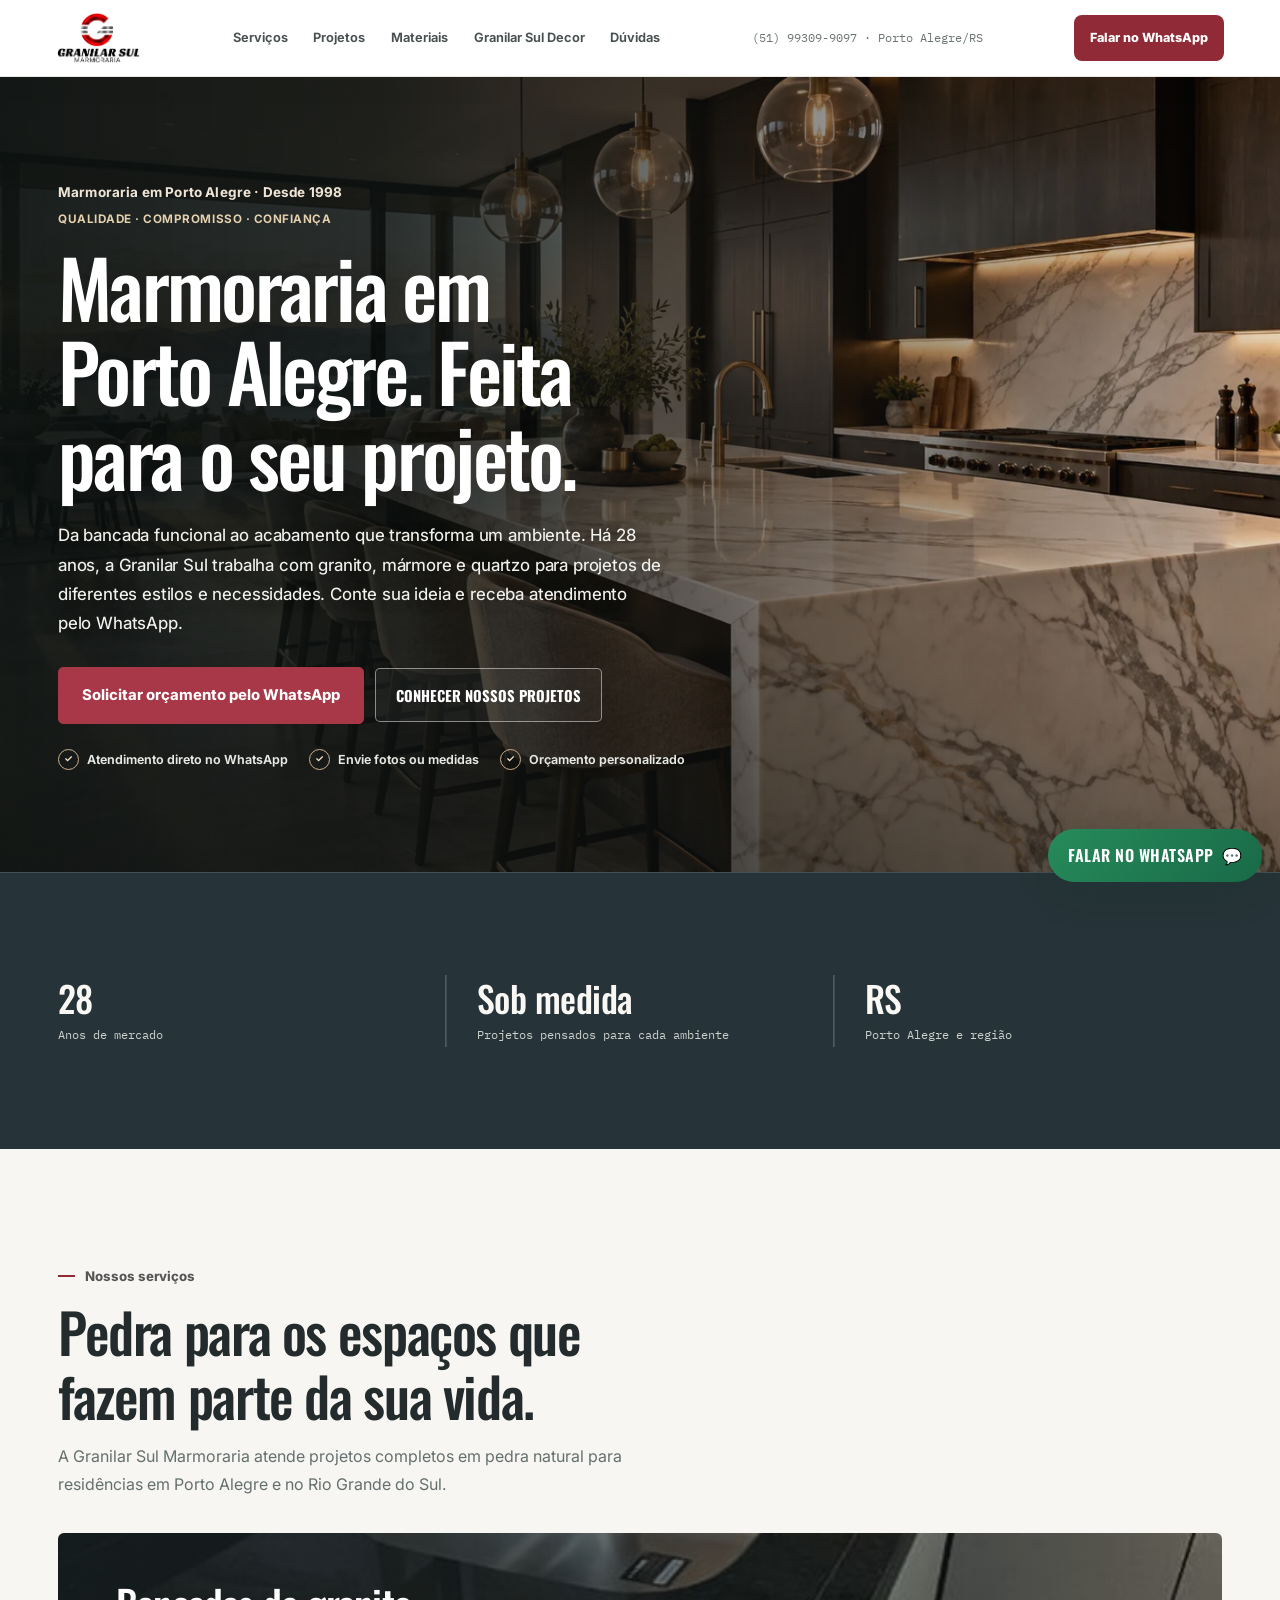
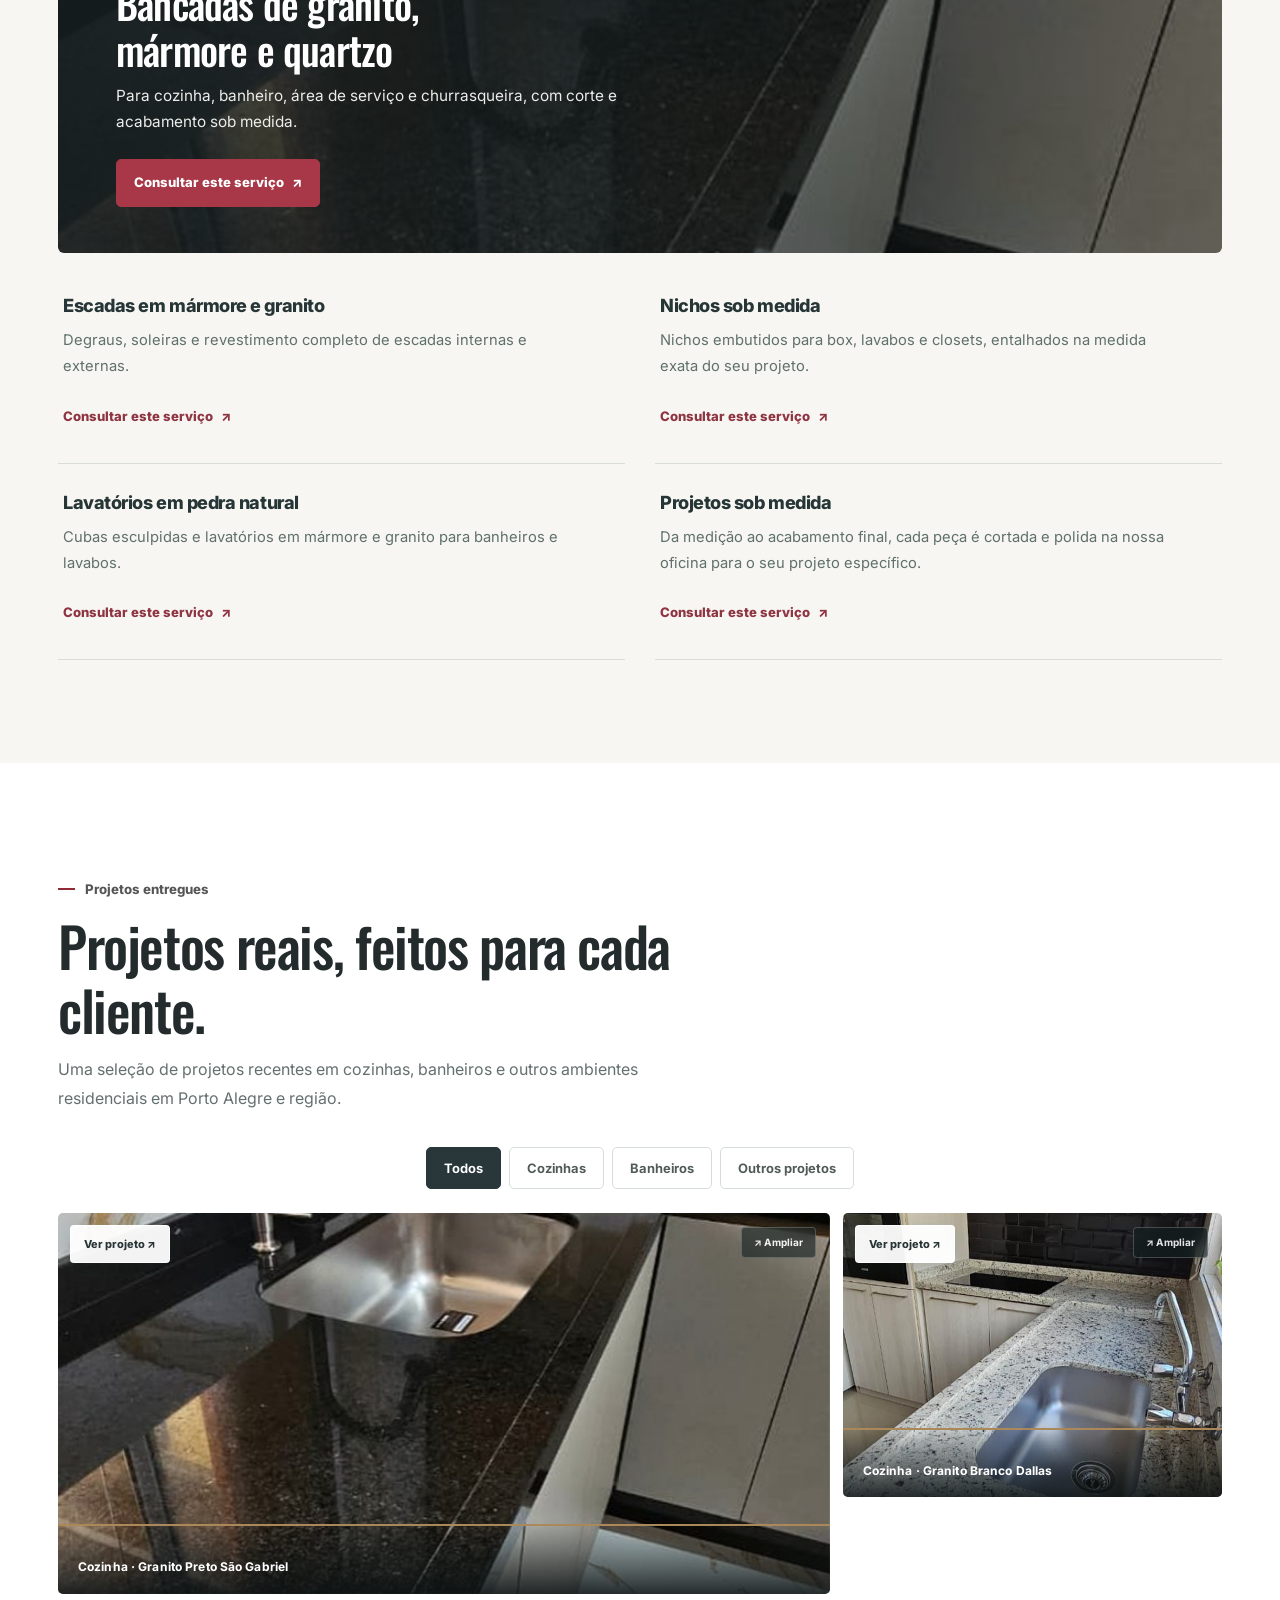
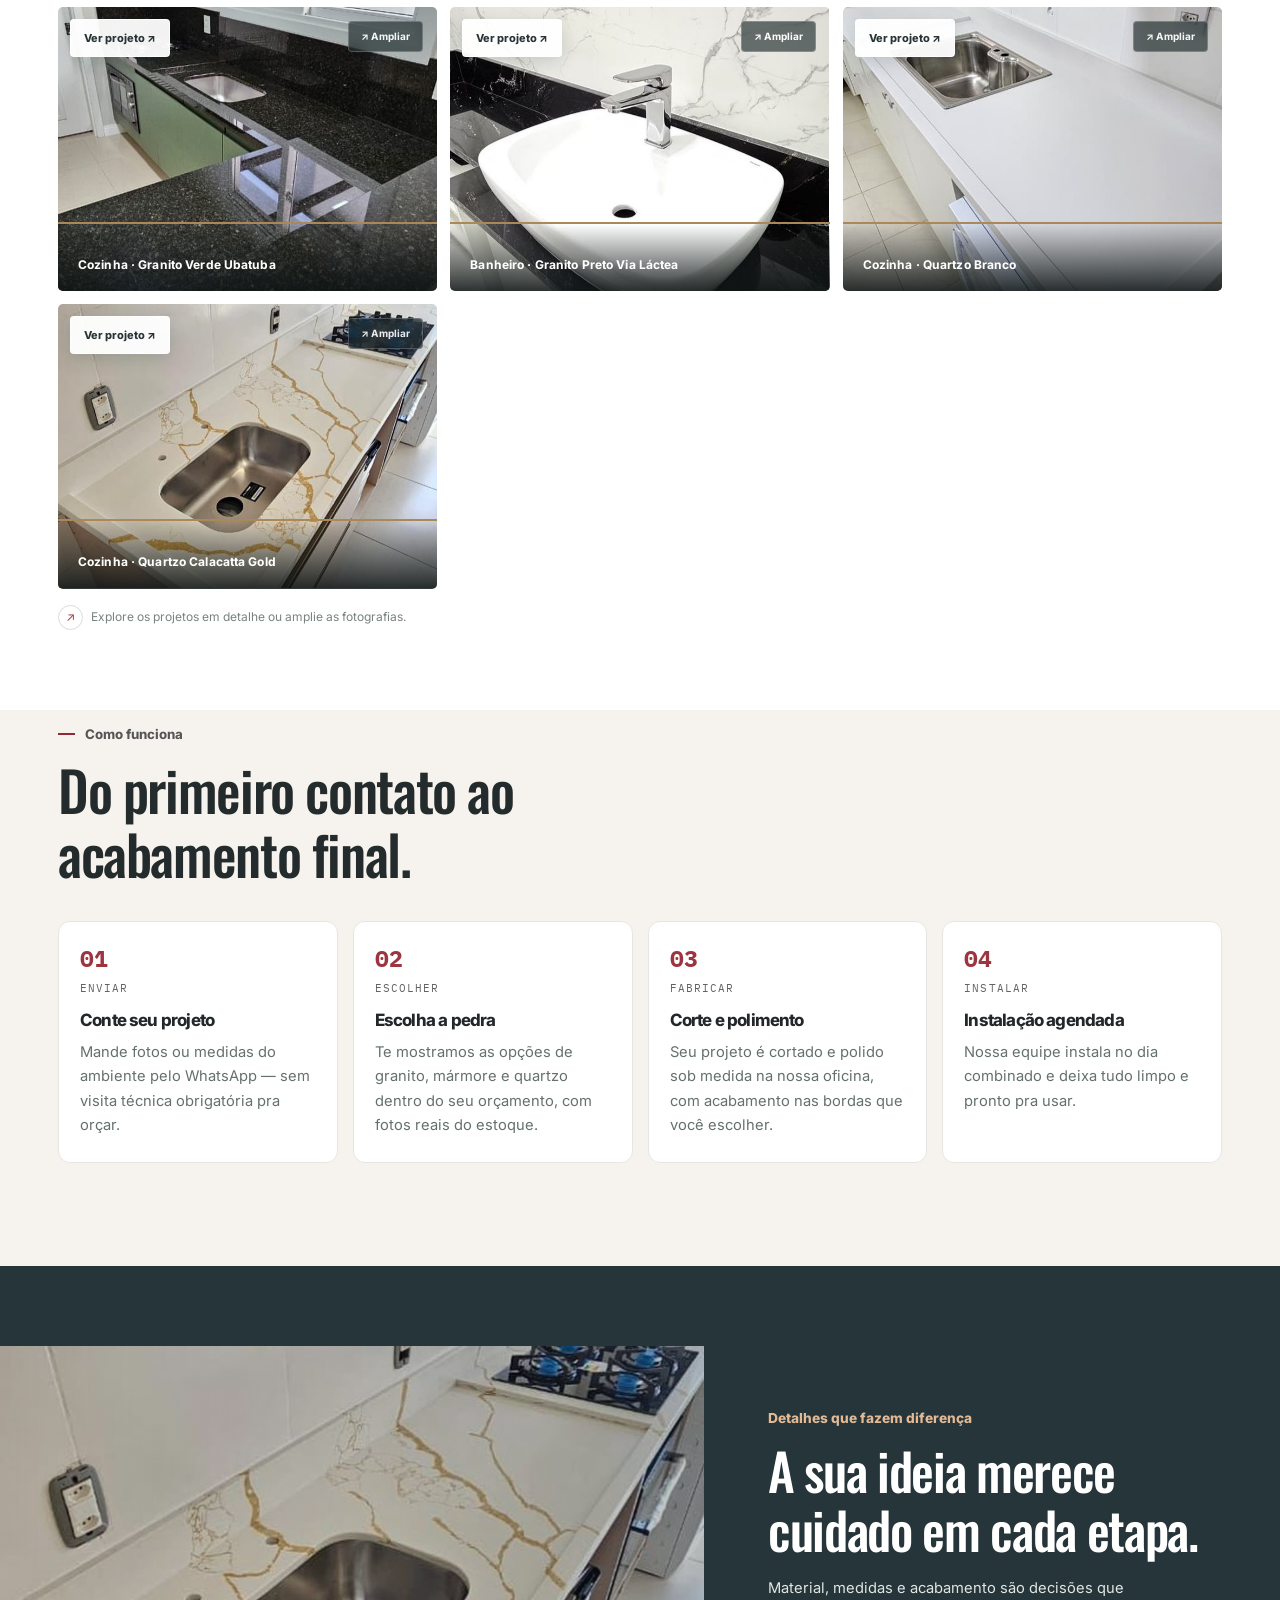
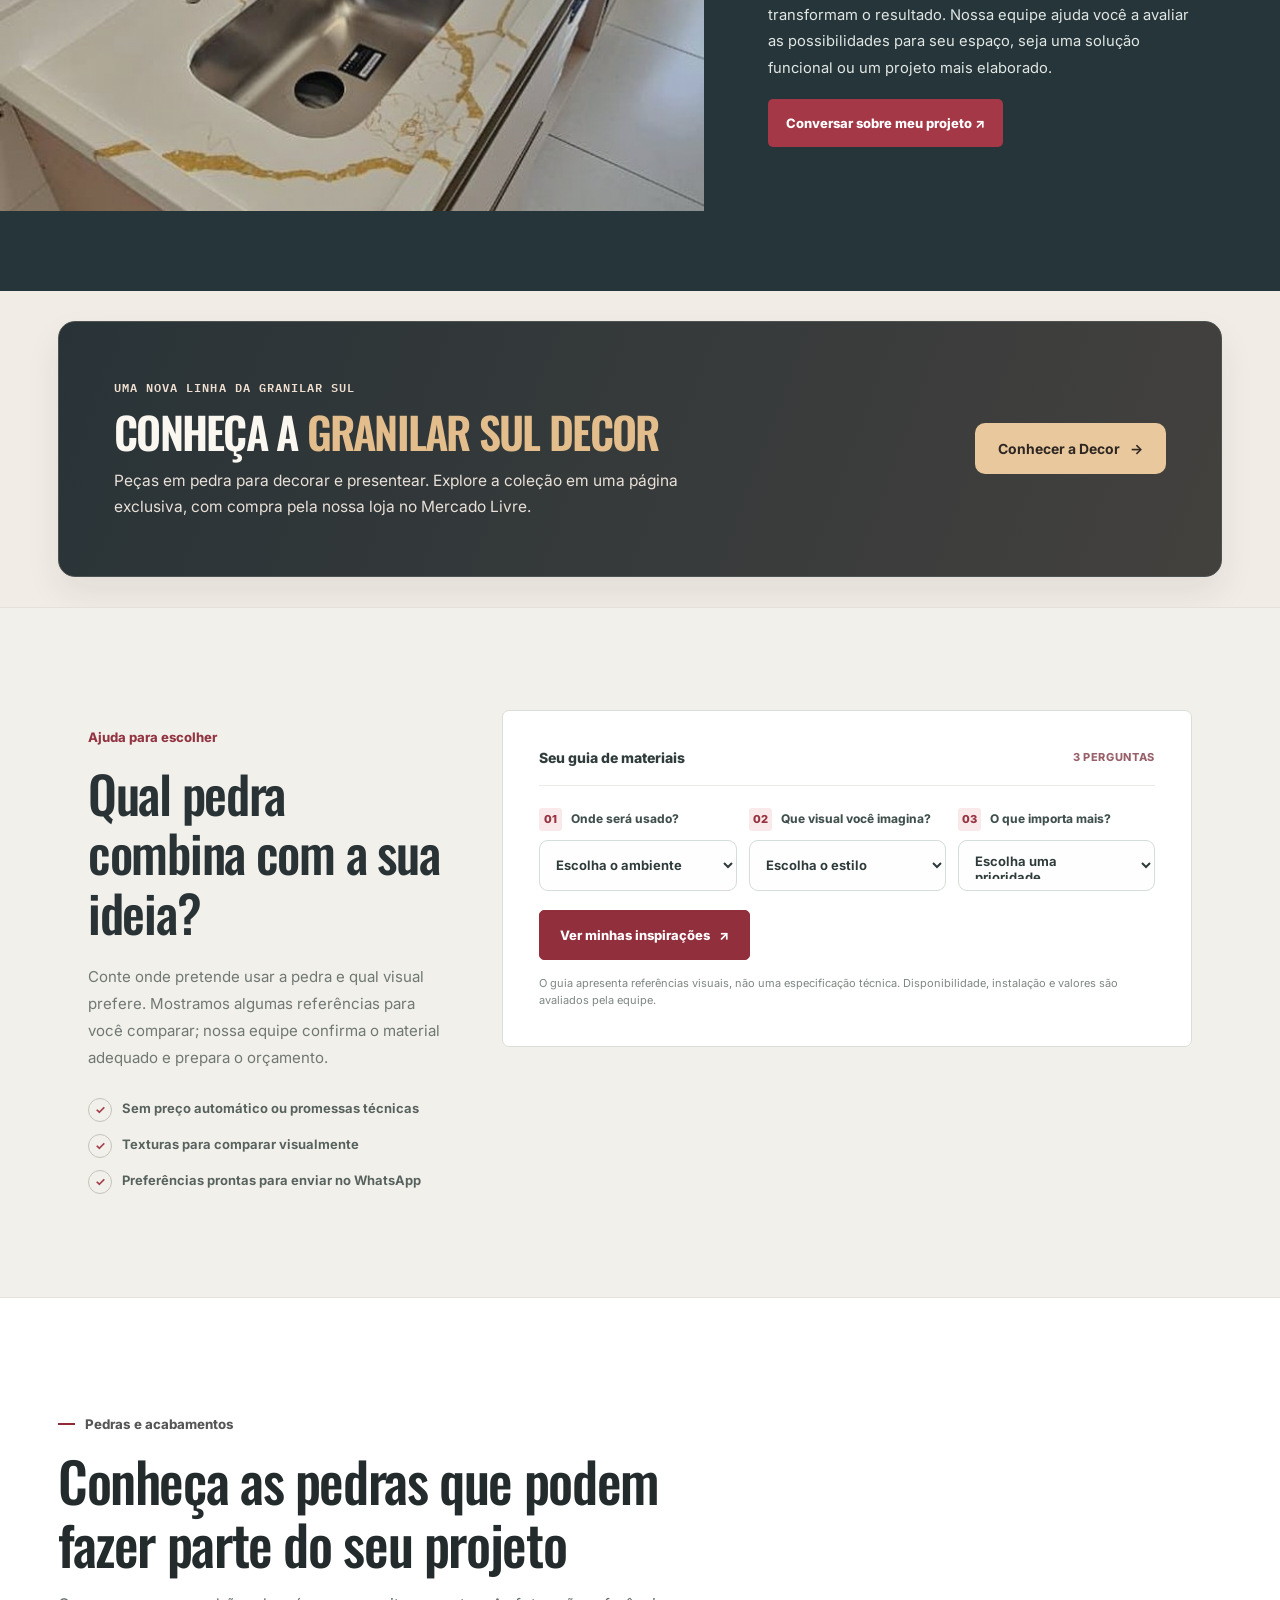
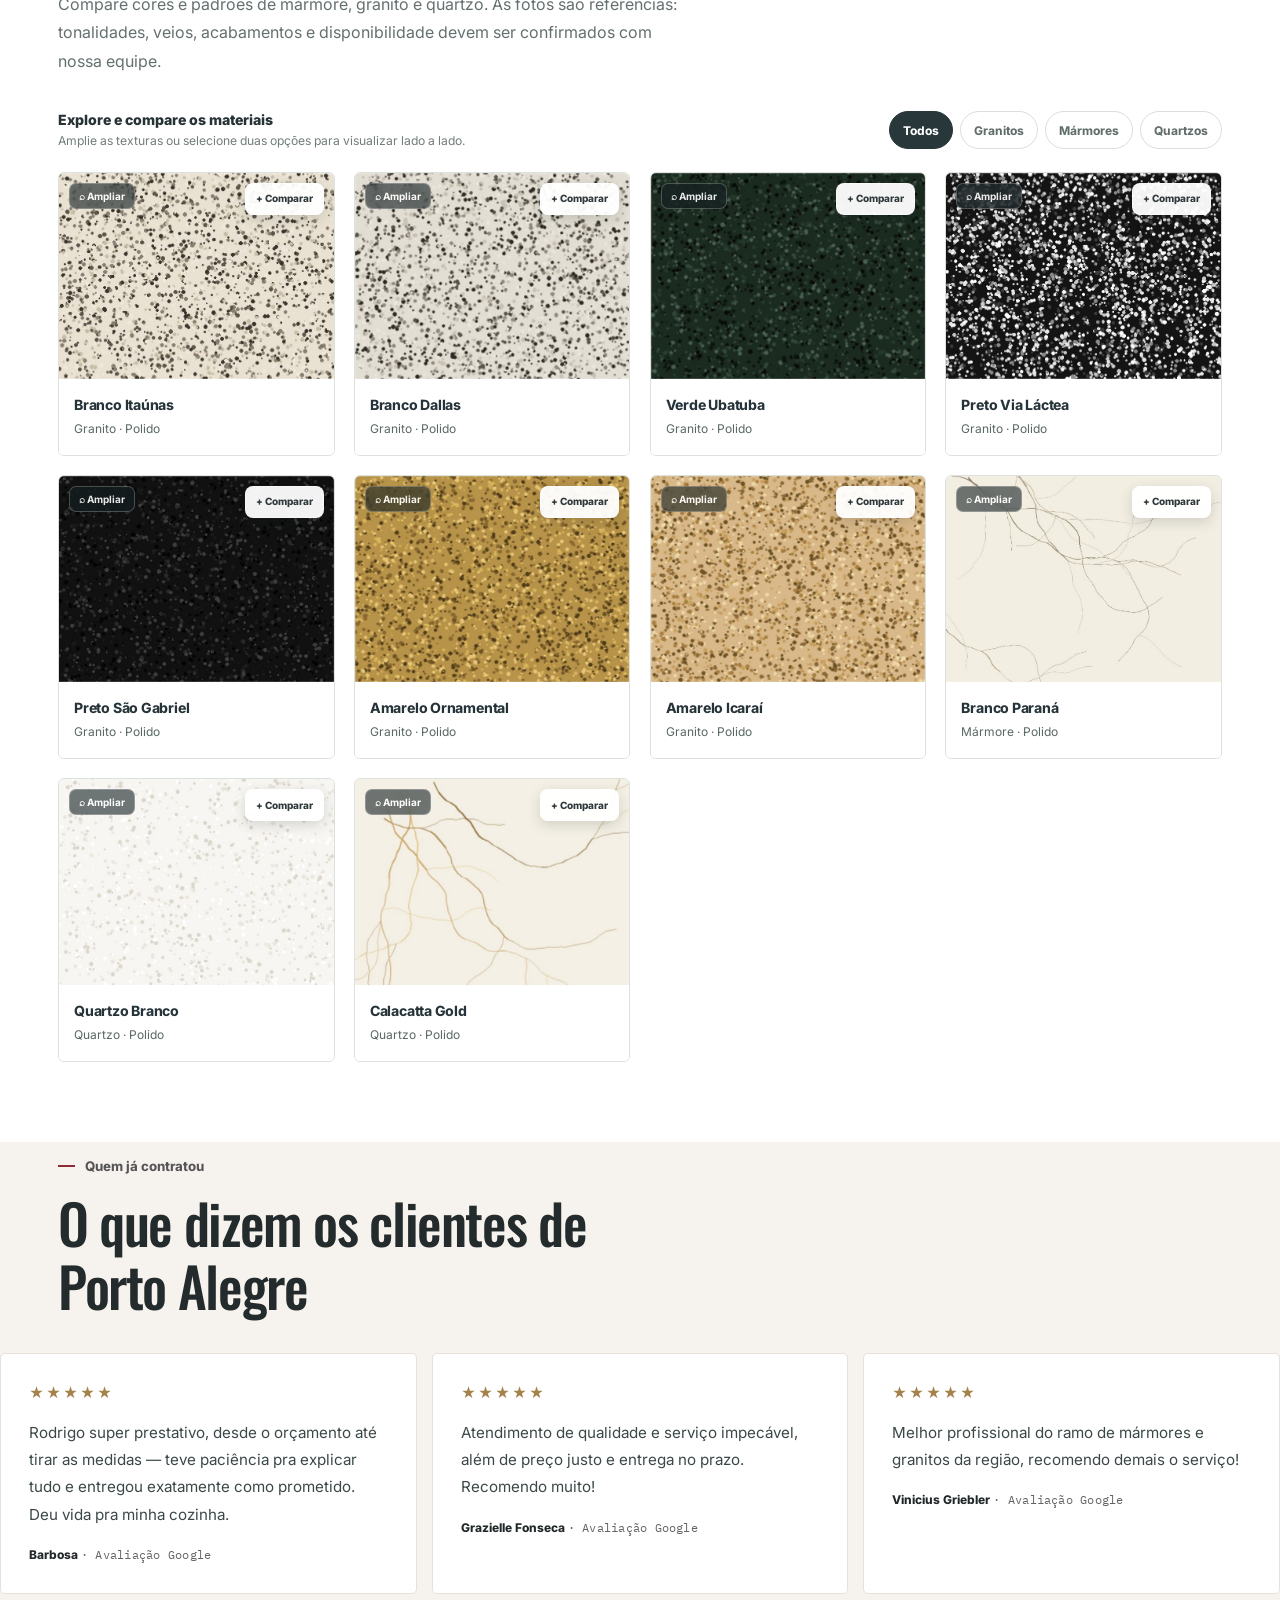
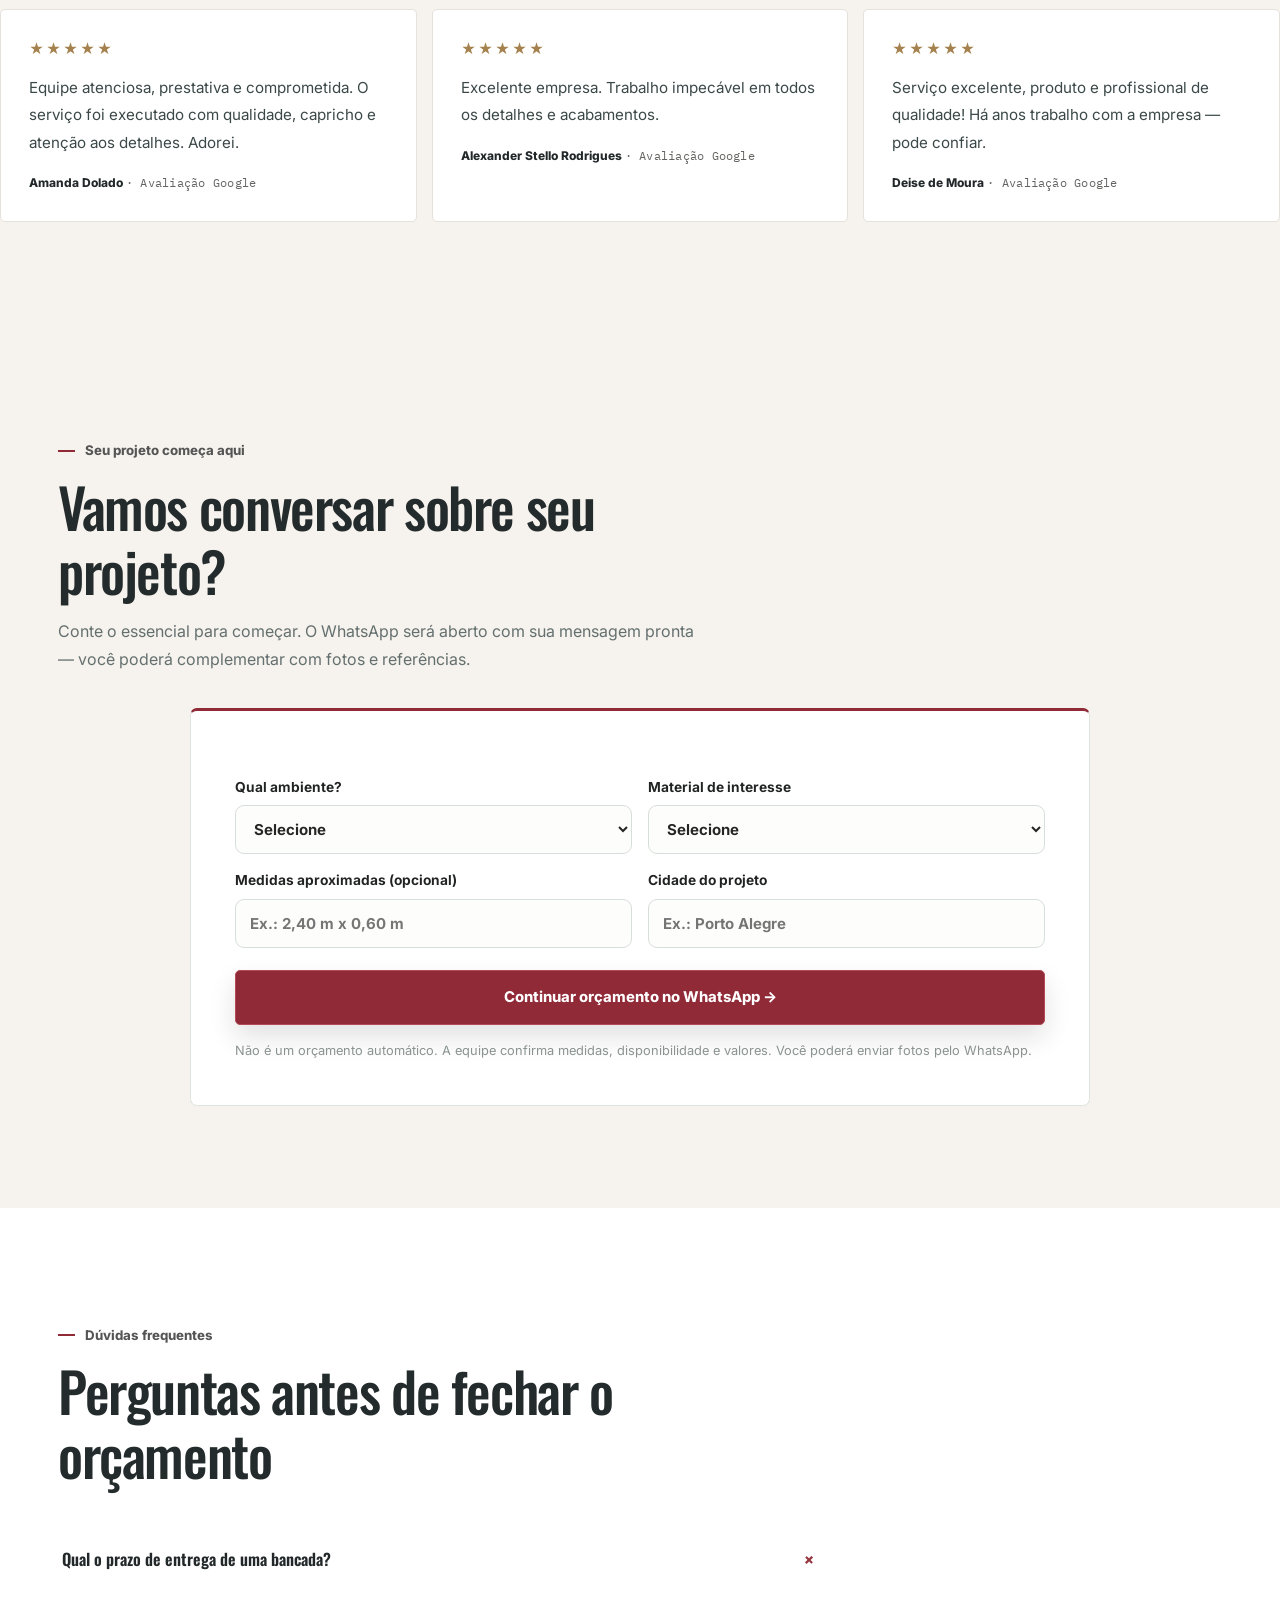
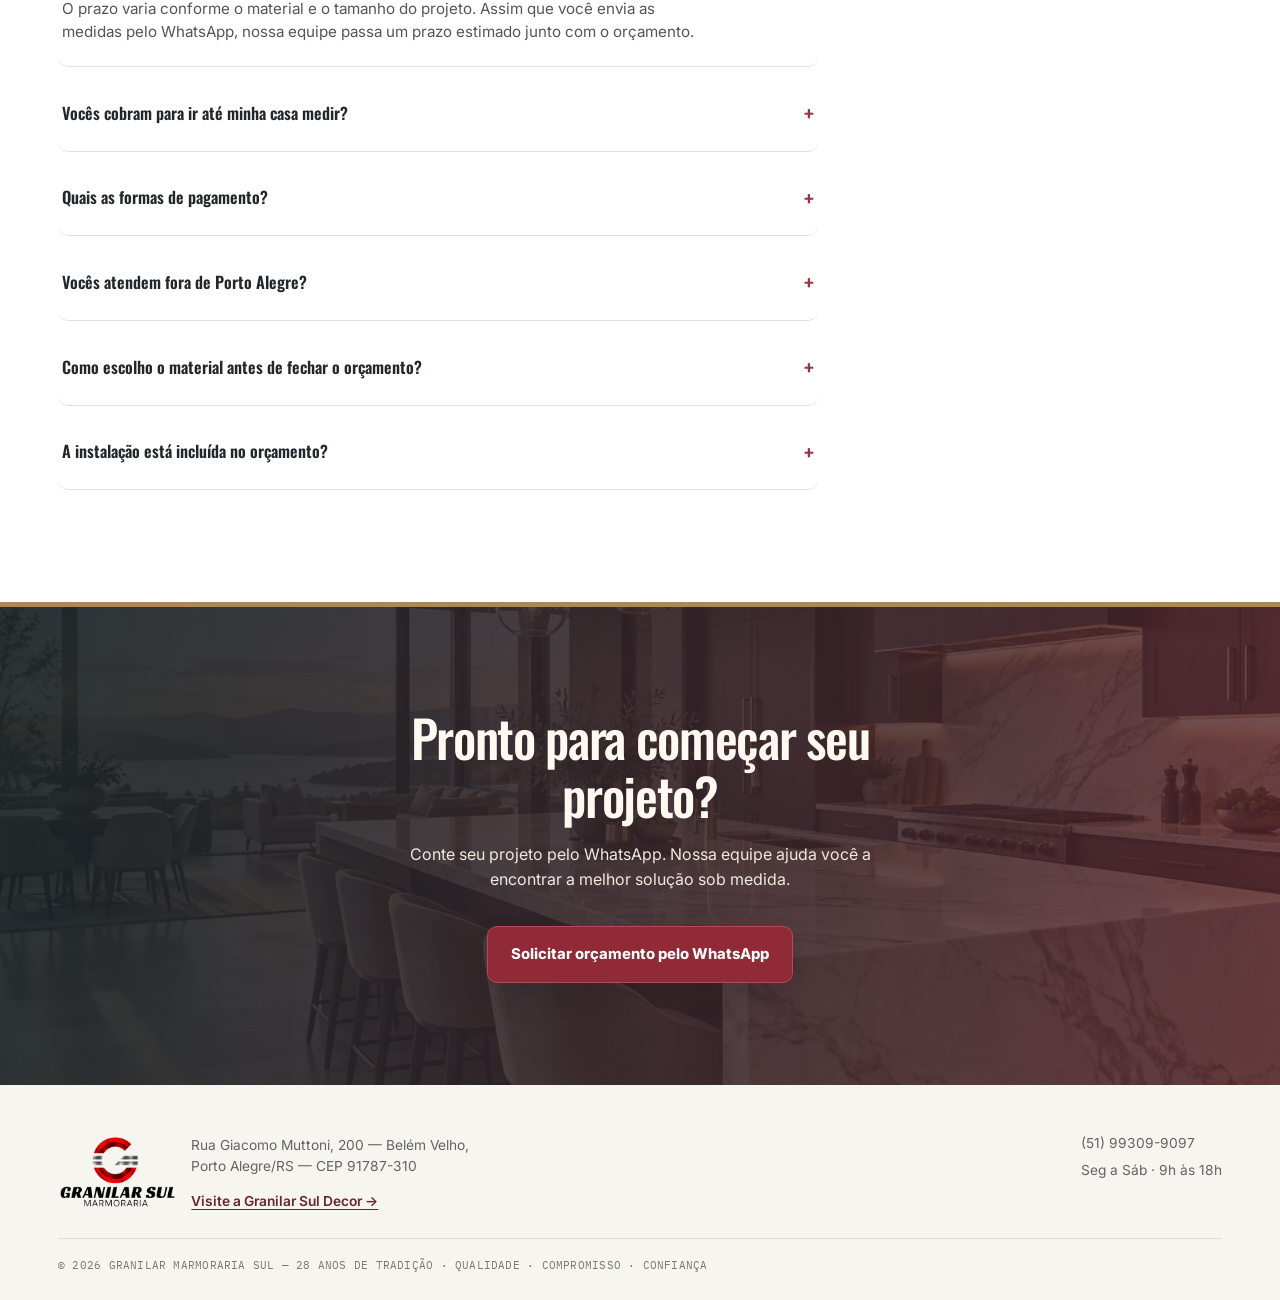
==== index.html @ faa7d7d8 "Humanizar textos do guia e atualizar estilo responsivo de materiais" ====
<!DOCTYPE html>
<html lang="pt-BR">
<head>
<!-- Google Tag Manager -->
<script>(function(w,d,s,l,i){w[l]=w[l]||[];w[l].push({'gtm.start':
new Date().getTime(),event:'gtm.js'});var f=d.getElementsByTagName(s)[0],
j=d.createElement(s),dl=l!='dataLayer'?'&l='+l:'';j.async=true;j.src=
'https://www.googletagmanager.com/gtm.js?id='+i+dl;f.parentNode.insertBefore(j,f);
})(window,document,'script','dataLayer','GTM-NNWD5M6K');</script>
<!-- End Google Tag Manager -->
<meta charset="UTF-8">
<meta name="viewport" content="width=device-width, initial-scale=1.0">
<title>Marmoraria em Porto Alegre | Bancadas de Granito, Mármore e Quartzo — Granilar Sul</title>
<meta name="description" content="Marmoraria em Porto Alegre há 28 anos. Bancadas de granito, mármore e quartzo, escadas, nichos e lavatórios sob medida. Atendemos Porto Alegre e todo o Rio Grande do Sul. Orçamento pelo WhatsApp.">
<meta name="robots" content="index, follow">
<link rel="canonical" href="https://granilarsulmarmoraria.com/">
<link rel="icon" href="/assets/granilar-final-20261029/imagem-01.ico" sizes="any">
<link rel="icon" type="image/png" sizes="32x32" href="/assets/granilar-final-20261029/imagem-02.png">
<link rel="icon" type="image/png" sizes="16x16" href="/assets/granilar-final-20261029/imagem-03.png">
<link rel="apple-touch-icon" sizes="180x180" href="/assets/granilar-final-20261029/imagem-04.png">
<!-- Open Graph -->
<meta property="og:type" content="business.business">
<meta property="og:title" content="Granilar Sul Marmoraria — Marmoraria em Porto Alegre">
<meta property="og:description" content="Bancadas de granito, mármore e quartzo, escadas, nichos e lavatórios. 28 anos de tradição em Porto Alegre e região.">
<meta property="og:locale" content="pt_BR">
<meta property="og:url" content="https://granilarsulmarmoraria.com/">
<meta property="og:image" content="https://granilarsulmarmoraria.com/assets/granilar-final-20261029/imagem-05.webp">
<meta property="og:image:alt" content="Granilar Sul Marmoraria — projetos em pedra sob medida">
<!-- Twitter Card -->
<meta name="twitter:card" content="summary_large_image">
<meta name="twitter:image" content="https://granilarsulmarmoraria.com/assets/granilar-final-20261029/imagem-05.webp">
<meta name="twitter:title" content="Granilar Sul Marmoraria — Marmoraria em Porto Alegre">
<meta name="twitter:description" content="Bancadas de granito, mármore e quartzo, escadas, nichos e lavatórios. 28 anos de tradição em Porto Alegre e região.">
<link rel="preconnect" href="https://fonts.googleapis.com">
<link href="https://fonts.googleapis.com/css2?family=Oswald:wght@400;500;600;700&family=Inter:wght@400;500;600;700&family=IBM+Plex+Mono:wght@500&display=swap" rel="stylesheet">
<script type="application/ld+json">
{
  "@context": "https://schema.org",
  "@type": "HomeAndConstructionBusiness",
  "name": "Granilar Sul Marmoraria",
  "telephone": "+5551993099097",
  "priceRange": "$$",
  "address": {
    "@type": "PostalAddress",
    "streetAddress": "Rua Giacomo Muttoni, 200 - Belém Velho",
    "addressLocality": "Porto Alegre",
    "addressRegion": "RS",
    "postalCode": "91787-310",
    "addressCountry": "BR"
  },
  "areaServed": [
    { "@type": "City", "name": "Porto Alegre" },
    { "@type": "State", "name": "Rio Grande do Sul" }
  ],
  "openingHoursSpecification": {
    "@type": "OpeningHoursSpecification",
    "dayOfWeek": ["Monday","Tuesday","Wednesday","Thursday","Friday","Saturday"],
    "opens": "09:00",
    "closes": "18:00"
  },
  "sameAs": [],
  "makesOffer": [
    { "@type": "Offer", "itemOffered": { "@type": "Service", "name": "Bancadas de granito" } },
    { "@type": "Offer", "itemOffered": { "@type": "Service", "name": "Bancadas de mármore" } },
    { "@type": "Offer", "itemOffered": { "@type": "Service", "name": "Bancadas de quartzo" } },
    { "@type": "Offer", "itemOffered": { "@type": "Service", "name": "Escadas de mármore e granito" } },
    { "@type": "Offer", "itemOffered": { "@type": "Service", "name": "Nichos sob medida" } },
    { "@type": "Offer", "itemOffered": { "@type": "Service", "name": "Lavatórios em pedra natural" } }
  ]
}
</script>
<script type="application/ld+json">
{
  "@context": "https://schema.org",
  "@type": "FAQPage",
  "mainEntity": [
    {
      "@type": "Question",
      "name": "Qual o prazo de entrega de uma bancada?",
      "acceptedAnswer": { "@type": "Answer", "text": "O prazo varia conforme o material e o tamanho do projeto. Assim que você envia as medidas pelo WhatsApp, nossa equipe passa um prazo estimado junto com o orçamento." }
    },
    {
      "@type": "Question",
      "name": "Vocês cobram para ir até minha casa medir?",
      "acceptedAnswer": { "@type": "Answer", "text": "Não é necessário agendar visita técnica só para orçar — você pode nos enviar fotos e medidas aproximadas pelo WhatsApp para receber um valor estimado. A medição final é feita antes da fabricação." }
    },
    {
      "@type": "Question",
      "name": "Quais as formas de pagamento?",
      "acceptedAnswer": { "@type": "Answer", "text": "Trabalhamos com as principais formas de pagamento do mercado. Fale com a nossa equipe pelo WhatsApp para confirmar as condições disponíveis para o seu projeto." }
    },
    {
      "@type": "Question",
      "name": "Vocês atendem fora de Porto Alegre?",
      "acceptedAnswer": { "@type": "Answer", "text": "Sim, atendemos Porto Alegre e outras cidades da região metropolitana do Rio Grande do Sul. Envie sua localização pelo WhatsApp para confirmarmos o atendimento na sua cidade." }
    },
    {
      "@type": "Question",
      "name": "Como escolho o material antes de fechar o orçamento?",
      "acceptedAnswer": { "@type": "Answer", "text": "Você pode conferir as opções de granito, mármore e quartzo direto na seção de materiais deste site, e nossa equipe envia fotos reais do estoque disponível antes de você decidir." }
    },
    {
      "@type": "Question",
      "name": "A instalação está incluída no orçamento?",
      "acceptedAnswer": { "@type": "Answer", "text": "Sim, nosso serviço cobre desde o corte e polimento até a instalação final no seu imóvel, feita por nossa própria equipe." }
    }
  ]
}
</script>
<style>
  :root{
    --ink:#22282A;
    --steel:#636461;
    --steel-light:#93938E;
    --offwhite:#F5F1EB;
    --white:#FFFFFF;
    --red:#96363E;
    --red-light:#AE4F54;
    --red-deep:#68262E;
    --whats:#278B5B;
    --whats-deep:#186A47;
    --bronze:#AA885A;
    --bronze-light:#D9C19B;
    --graphite:#242C2E;
    --radius:2px;
  }
  *{box-sizing:border-box; margin:0; padding:0;}
  html{scroll-behavior:smooth;}
  body{
    font-family:'Inter', sans-serif;
    background:var(--white);
    color:var(--ink);
    line-height:1.55;
    -webkit-font-smoothing:antialiased;
  }
  h1,h2,h3{font-family:'Oswald', sans-serif; font-weight:600; text-transform:uppercase; letter-spacing:0.01em; line-height:1.08;}
  .eyebrow{
    font-family:'IBM Plex Mono', monospace;
    font-size:0.74rem;
    letter-spacing:0.16em;
    text-transform:uppercase;
    color:var(--red);
    display:inline-flex; align-items:center; gap:10px;
  }
  .eyebrow::before{content:""; width:22px; height:2px; background:var(--red); display:inline-block;}
  a{color:inherit;}
  img{max-width:100%; display:block;}
  .wrap{max-width:1180px; margin:0 auto; padding:0 24px;}
  button, .btn{cursor:pointer; font-family:inherit;}

  /* ---------- header ---------- */
  header{
    position:sticky; top:0; z-index:50;
    background:rgba(255,255,255,0.97);
    backdrop-filter:blur(6px);
    border-bottom:3px solid var(--red);
  }
  .nav-inner{
    display:flex; align-items:center; justify-content:space-between;
    padding:10px 24px;
    max-width:1180px; margin:0 auto;
  }
  .brand{display:flex; align-items:center; gap:12px; text-decoration:none;}
  .brand img{height:56px; width:auto;}
  .nav-links{display:none; gap:22px; font-family:'Oswald', sans-serif; font-size:0.85rem; text-transform:uppercase; letter-spacing:0.03em;}
  .nav-links a{text-decoration:none; color:var(--ink); opacity:0.75; transition:opacity .15s ease;}
  .nav-links a:hover{opacity:1; color:var(--red);}
  @media(min-width:980px){.nav-links{display:flex;}}
  .phone-line{font-family:'IBM Plex Mono', monospace; font-size:0.8rem; color:var(--steel); display:none;}
  @media(min-width:820px){.phone-line{display:block;}}
  .nav-cta{
    display:flex; align-items:center; gap:8px;
    background:linear-gradient(135deg, var(--whats), var(--whats-deep));
    color:var(--white);
    font-family:'Oswald', sans-serif; font-weight:600; text-transform:uppercase; letter-spacing:0.04em;
    font-size:0.85rem;
    padding:11px 20px;
    border:none;
    border-radius:var(--radius);
    text-decoration:none;
    transition:filter .2s ease, transform .15s ease;
  }
  .nav-cta:hover{filter:brightness(1.08); transform:translateY(-1px);}
  .nav-cta:focus-visible{outline:2px solid var(--ink); outline-offset:2px;}

  /* ---------- hero ---------- */
  .hero{
    position:relative;
    background:var(--offwhite);
    color:var(--ink);
    overflow:hidden;
    padding:56px 0 0;
    border-bottom:1px solid #e6e6e4;
  }
  .hero-inner{
    position:relative; z-index:2;
    display:block;
    max-width:760px;
    padding-bottom:56px;
  }
  @media(max-width:860px){.hero-inner{padding-bottom:36px;}}
  .hero-logo{height:110px; width:auto; margin-bottom:22px;}
  .hero h1{
    font-size:clamp(2.15rem, 4.6vw, 3.3rem);
    margin:0 0 18px;
    color:var(--ink);
  }
  .hero h1 span{color:var(--red);}
  .hero p.lead{
    font-size:1.08rem; color:#4A4A4A; max-width:48ch; margin-bottom:30px; font-family:'Inter', sans-serif; text-transform:none;
  }
  .hero-ctas{display:flex; flex-wrap:wrap; gap:16px; align-items:center;}
  .btn-primary{
    display:inline-flex; align-items:center; gap:10px;
    background:linear-gradient(135deg, var(--whats), var(--whats-deep));
    color:var(--white); font-family:'Oswald',sans-serif; font-weight:600; text-transform:uppercase; letter-spacing:0.03em;
    padding:17px 28px; border-radius:var(--radius); border:none;
    font-size:1rem; text-decoration:none;
    transition:transform .15s ease, filter .2s ease;
    box-shadow:0 14px 30px -12px rgba(37,211,102,0.45);
  }
  .btn-primary:hover{filter:brightness(1.06); transform:translateY(-2px);}
  .btn-primary:focus-visible{outline:2px solid var(--ink); outline-offset:3px;}
  .btn-secondary{
    font-family:'Oswald', sans-serif; font-size:0.92rem; text-transform:uppercase; letter-spacing:0.03em;
    color:var(--ink); text-decoration:none; border-bottom:2px solid var(--red);
    padding-bottom:3px;
  }
  /* ---------- faixa de destaque (28 anos / avaliação / região) ---------- */
  .stats-band{background:var(--white); border-top:1px solid #e6e6e4; border-bottom:1px solid #e6e6e4;}
  .stats-grid{display:grid; grid-template-columns:repeat(3,1fr);}
  @media(max-width:640px){.stats-grid{grid-template-columns:1fr;}}
  .stat{padding:30px 20px; text-align:center; border-left:1px solid #e6e6e4;}
  .stat:first-child{border-left:none;}
  @media(max-width:640px){.stat{border-left:none; border-top:1px solid #e6e6e4;} .stat:first-child{border-top:none;}}
  .stat .num{font-family:'Oswald', sans-serif; font-weight:700; font-size:2.4rem; color:var(--red); line-height:1;}
  .stat .label{font-family:'IBM Plex Mono', monospace; font-size:0.78rem; color:var(--steel); text-transform:uppercase; letter-spacing:0.08em; margin-top:8px;}

  /* hero visual: real photo */
  .slab{
    position:relative; aspect-ratio:4/5; border-radius:var(--radius);
    overflow:hidden;
    box-shadow:0 30px 70px -30px rgba(0,0,0,0.35);
    border:3px solid var(--red);
  }
  .slab-caption{
    position:absolute; bottom:0; left:0; right:0; z-index:2;
    padding:16px 18px;
    background:linear-gradient(0deg, rgba(0,0,0,0.78), transparent);
    font-family:'IBM Plex Mono', monospace; font-size:0.7rem;
    color:#F0F0F0; letter-spacing:0.07em;
  }
  .slab-caption b{color:var(--red-light);}

  /* ---------- divider ---------- */
  .rule{height:1px; background:#e6e6e4;}
  .rule-red{height:4px; background:var(--red);}

  /* ---------- section shared ---------- */
  section{padding:80px 0;}
  .section-alt{background:var(--offwhite);}
  .section-head{max-width:640px; margin-bottom:46px;}
  .section-head .eyebrow{margin-bottom:14px;}
  .section-head h2{font-size:clamp(1.7rem, 3.2vw, 2.35rem);}
  .section-head p{color:#555; margin-top:14px; font-size:1.02rem; font-family:'Inter',sans-serif; text-transform:none;}

  /* ---------- gallery ---------- */
  .gallery-grid{
    display:grid; grid-template-columns:repeat(3, 1fr); gap:4px;
  }
  @media(max-width:760px){.gallery-grid{grid-template-columns:1fr 1fr;} }
  @media(max-width:480px){.gallery-grid{grid-template-columns:1fr;} }
  .tile{
    position:relative; aspect-ratio:1/1;
    overflow:hidden; isolation:isolate;
  }
  .tile img.surface{position:absolute; inset:0; width:100%; height:100%; object-fit:cover;}
  .tile .shine{
    position:absolute; inset:0;
    background:linear-gradient(115deg, transparent 30%, rgba(255,255,255,0.20) 45%, transparent 60%);
    transform:translateX(-120%);
    transition:transform .7s ease;
  }
  .tile:hover .shine{transform:translateX(120%);}
  @media (prefers-reduced-motion: reduce){ .tile .shine{transition:none; transform:none; opacity:0;} }
  .tile .label{
    position:absolute; left:0; right:0; bottom:0;
    padding:12px 14px;
    background:linear-gradient(0deg, rgba(0,0,0,0.82), transparent);
    color:var(--white); font-family:'IBM Plex Mono', monospace; font-size:0.7rem; letter-spacing:0.04em;
    border-top:2px solid var(--red);
  }

  .service-grid{
    display:grid; grid-template-columns:repeat(3,1fr);
    gap:36px 32px; margin-top:8px;
  }
  @media(max-width:860px){.service-grid{grid-template-columns:1fr 1fr;}}
  @media(max-width:560px){.service-grid{grid-template-columns:1fr;}}
  .service-card{
    background:var(--white); border-top:3px solid var(--red);
    padding:22px 20px; box-shadow:0 2px 10px rgba(0,0,0,0.05);
  }
  .service-card h3{font-size:1.05rem; margin-bottom:10px; color:var(--ink);}
  .service-card p{font-size:0.92rem; color:#555; font-family:'Inter',sans-serif; text-transform:none;}
  .steps{display:grid; grid-template-columns:repeat(4,1fr); gap:0; margin-top:8px;}
  @media(max-width:860px){.steps{grid-template-columns:1fr 1fr;}}
  @media(max-width:520px){.steps{grid-template-columns:1fr;}}
  .step{
    padding:0 22px 0 0; border-right:1px solid #ddd;
  }
  .step:last-child{border-right:none;}
  @media(max-width:860px){.step{border-right:none; border-bottom:1px solid #ddd; padding:0 0 24px; margin-bottom:24px;}}
  .step .num{font-family:'Oswald', sans-serif; font-size:2.4rem; font-weight:700; color:var(--red); line-height:1;}
  .step .tag{font-family:'IBM Plex Mono', monospace; font-size:0.68rem; color:var(--steel); letter-spacing:0.1em; margin:10px 0 6px;}
  .step h3{font-size:1.1rem; margin-bottom:8px; color:var(--ink);}
  .step p{font-size:0.92rem; color:#555; font-family:'Inter',sans-serif; text-transform:none;}

  /* ---------- materials swatches ---------- */
  .material-grid{display:grid; grid-template-columns:repeat(5,1fr); gap:4px;}
  @media(max-width:900px){.material-grid{grid-template-columns:repeat(3,1fr);}}
  @media(max-width:560px){.material-grid{grid-template-columns:repeat(2,1fr);}}
  .material-card{position:relative; aspect-ratio:1/1; overflow:hidden;}
  .material-card img{position:absolute; inset:0; width:100%; height:100%; object-fit:cover;}
  .m-label{
    position:absolute; left:0; right:0; bottom:0;
    padding:10px 12px; display:flex; flex-direction:column;
    background:linear-gradient(0deg, rgba(0,0,0,0.82), transparent);
    border-top:2px solid var(--red);
  }
  .m-name{font-family:'Oswald', sans-serif; font-weight:600; font-size:0.82rem; color:var(--white); text-transform:uppercase; letter-spacing:0.02em;}
  .m-spec{font-family:'IBM Plex Mono', monospace; font-size:0.6rem; color:#e8b9b9; letter-spacing:0.06em; margin-top:2px;}

  /* ---------- testimonials ---------- */
  .testi-grid{display:grid; grid-template-columns:repeat(3,1fr); gap:2px; background:#e6e6e4;}
  @media(max-width:860px){.testi-grid{grid-template-columns:1fr;}}
  .testi{
    background:var(--white);
    border-left:3px solid var(--red);
    padding:28px;
  }
  .stars{color:var(--red); letter-spacing:2px; margin-bottom:14px; font-size:0.9rem;}
  .testi p.quote{font-size:0.96rem; margin-bottom:18px; font-family:'Inter',sans-serif;}
  .testi .who{font-family:'Oswald', sans-serif; font-size:0.78rem; color:var(--ink); text-transform:uppercase; letter-spacing:0.04em; font-weight:600;}
  .testi .who span{color:var(--steel); font-family:'IBM Plex Mono', monospace; font-weight:400; text-transform:none; letter-spacing:0.02em;}

  /* ---------- faq ---------- */
  .faq-list{max-width:760px;}
  .faq-item{border-bottom:1px solid #e6e6e4;}
  .faq-item summary{
    list-style:none; cursor:pointer;
    display:flex; align-items:center; justify-content:space-between; gap:16px;
    padding:20px 4px; font-family:'Oswald', sans-serif; font-weight:600; font-size:1.02rem;
    color:var(--ink); text-transform:none;
  }
  .faq-item summary::-webkit-details-marker{display:none;}
  .faq-item summary::after{
    content:"+"; font-family:'Oswald', sans-serif; font-size:1.4rem; color:var(--red);
    flex-shrink:0; transition:transform .2s ease;
  }
  .faq-item[open] summary::after{transform:rotate(45deg);}
  .faq-item .faq-answer{padding:0 4px 22px; color:#555; font-size:0.95rem; max-width:64ch;}

  /* ---------- final cta ---------- */
  .final-cta{
    background:linear-gradient(135deg, var(--red-light), var(--red-deep));
    color:var(--white); text-align:center;
    padding:96px 0; position:relative;
  }
  .final-cta h2{font-size:clamp(1.9rem,4.2vw,2.7rem); max-width:22ch; margin:0 auto 18px; color:var(--white);}
  .final-cta p{color:#FBE4E4; max-width:48ch; margin:0 auto 34px; font-family:'Inter',sans-serif; text-transform:none;}
  .final-cta .btn-primary{box-shadow:0 14px 34px -10px rgba(0,0,0,0.35);}

  /* ---------- footer ---------- */
  footer{background:var(--white); color:var(--steel); padding:48px 0 26px; font-size:0.86rem; border-top:3px solid var(--red);}
  .foot-grid{display:flex; flex-wrap:wrap; justify-content:space-between; gap:28px; margin-bottom:26px;}
  .foot-brand{display:flex; align-items:center; gap:14px;}
  .foot-brand img{height:74px;}
  .foot-brand b{color:var(--ink); font-family:'Oswald', sans-serif; text-transform:uppercase; font-size:1rem;}
  .foot-grid p{color:var(--steel);}
  .foot-bottom{border-top:1px solid #e6e6e4; padding-top:18px; font-family:'IBM Plex Mono', monospace; font-size:0.68rem; letter-spacing:0.02em; color:#999;}

  .whatsapp-fab{
    position:fixed; bottom:22px; right:22px; z-index:60;
    background:linear-gradient(135deg, var(--whats), var(--whats-deep));
    color:var(--white); font-family:'Oswald',sans-serif; font-weight:600; text-transform:uppercase; letter-spacing:0.03em;
    display:flex; align-items:center; gap:8px;
    padding:14px 20px; border-radius:40px; text-decoration:none;
    box-shadow:0 14px 34px -10px rgba(0,0,0,0.35);
  }
  .whatsapp-fab:hover{filter:brightness(1.06);}
  @media(max-width:520px){.whatsapp-fab span{display:none;} .whatsapp-fab{padding:14px;}}

/* Granilar Sul 2.0: recursos de conversão */
.brand-values{font-size:13px;font-weight:700;letter-spacing:.14em;text-transform:uppercase;margin:14px 0;color:#bba37b}
.quote-panel{max-width:820px;margin:0 auto;background:#fff;color:#202321;border:1px solid #e3dfd6;border-radius:18px;padding:clamp(22px,4vw,42px);box-shadow:0 15px 50px rgba(0,0,0,.07)}
.quote-panel h2{color:#242924}.quote-grid{display:grid;grid-template-columns:1fr 1fr;gap:16px;margin:22px 0}.quote-field{display:flex;flex-direction:column;gap:7px;font-size:14px;font-weight:650}.quote-field input,.quote-field select{width:100%;padding:13px 12px;border:1px solid #cfcfc9;border-radius:8px;background:#fff;color:#252525;font:inherit}.quote-field input:focus,.quote-field select:focus{outline:2px solid #9a8461;outline-offset:1px}.quote-panel .btn-primary{display:inline-flex;justify-content:center;cursor:pointer;border:0;text-decoration:none}.quote-note{font-size:13px;opacity:.76;margin-top:12px}.gallery-filters{display:flex;gap:9px;flex-wrap:wrap;justify-content:center;margin:24px auto}.gallery-filter{border:1px solid #b7afa1;border-radius:40px;background:transparent;color:inherit;padding:9px 16px;cursor:pointer;font:inherit}.gallery-filter[aria-pressed="true"]{background:#292e2b;color:#fff}.gallery-grid .tile[hidden]{display:none!important}.material-note{text-align:center;margin:20px auto;max-width:680px}.value-strip{display:flex;justify-content:center;gap:22px;flex-wrap:wrap;margin:22px 0 0;font-weight:700;letter-spacing:.04em}.value-strip span:before{content:'✓';margin-right:7px;color:#b69a6d}@media(max-width:620px){.quote-grid{grid-template-columns:1fr}.quote-panel .btn-primary{width:100%}}


  /* Granilar Sul 2.1 — evolução cromática premium, sem alterar conteúdo nem funcionalidade */
  body{background:#fffdfb;}
  header{background:rgba(255,253,250,.98);border-bottom:2px solid var(--red);}
  .nav-links a:hover{color:var(--red-deep);}
  .hero{
    background:radial-gradient(ellipse at 90% 8%,rgba(170,136,90,.17) 0%,transparent 43%),
               linear-gradient(125deg,#FAF8F4 0%,#F1EBE2 100%);
    border-bottom:1px solid #E3D8C9;
  }
  .hero h1 span{color:var(--red-deep);}
  .hero p.lead{color:#4C5150;}
  .brand-values{color:var(--red-deep);letter-spacing:.135em;}
  .eyebrow{color:var(--red-deep);}
  .eyebrow::before{background:var(--bronze);width:26px;height:2px;}
  .btn-secondary{border-bottom-color:var(--bronze);}
  .btn-primary{box-shadow:0 12px 24px -12px rgba(24,106,71,.55);}
  .stats-band{background:#292F31;border-color:#292F31;}
  .stat{border-color:rgba(255,255,255,.13);}
  .stat .num{color:var(--bronze-light);}
  .stat .label{color:#D9D8D4;}
  @media(max-width:640px){.stat{border-color:rgba(255,255,255,.13);}}
  .section-alt{background:#F6F2ED;}
  .service-card{border-top:3px solid var(--red);box-shadow:0 8px 22px rgba(36,44,46,.055);}
  .service-card:hover{box-shadow:0 14px 28px rgba(36,44,46,.1);}
  .rule-red{background:linear-gradient(90deg,var(--red-deep),var(--red),var(--bronze));}
  .tile .label,.m-label{border-top-color:var(--bronze);}
  .m-spec{color:#EFE0CB;}
  .testi-grid{background:#e8e0d7;}
  .testi{border-left-color:var(--bronze);}
  .stars{color:#A4814D;}
  .quote-panel{border:1px solid #DCD1C3;border-top:4px solid var(--red);box-shadow:0 18px 48px rgba(36,44,46,.09);}
  .quote-field input:focus,.quote-field select:focus{outline:2px solid var(--bronze);}
  .gallery-filter{border-color:#C6BAAA;transition:background .2s ease,color .2s ease,border-color .2s ease;}
  .gallery-filter:hover{border-color:var(--red);color:var(--red-deep);}
  .gallery-filter[aria-pressed="true"]{background:var(--red-deep);border-color:var(--red-deep);color:#fff;}
  .gallery-filter[aria-pressed="true"]:hover{color:#fff;}
  .value-strip span:before{color:var(--bronze);}
  .final-cta{
    background:radial-gradient(ellipse at 90% 0%,rgba(150,54,62,.23),transparent 48%),
               linear-gradient(135deg,#303638,#202728 76%);
    border-top:5px solid var(--bronze);
  }
  .final-cta h2{color:#FFF9F1;}
  .final-cta p{color:#E6DFD5;}
  footer{background:#F8F5F0;border-top:3px solid var(--red-deep);}
  .foot-bottom{border-color:#E6DCCE;color:#777973;}
  :focus-visible{outline-offset:3px;}


/* Granilar Sul 2.3 — hero fotográfica com imagem ilustrativa em WebP incorporada. */
:root{--hero-gold:#d9b98a;--hero-wine:#9b3341}
header{background:rgba(252,250,247,.975);backdrop-filter:blur(12px);border-bottom:2px solid var(--red-deep)}
.nav-cta,.btn-primary{border-radius:7px}
.hero{
  position:relative;isolation:isolate;overflow:hidden;
  display:flex;align-items:center;min-height:640px;
  padding:50px 0 58px;color:#fff;background:#131716;
  border-bottom:4px solid var(--bronze);
}
.hero::before{
  content:"";position:absolute;inset:0;z-index:-2;
  background-image:linear-gradient(90deg,rgba(12,18,17,.94) 0%,rgba(14,19,18,.86) 30%,rgba(18,21,20,.49) 61%,rgba(18,21,20,.10) 100%),url('/assets/granilar-final-20261029/imagem-05.webp');
  background-size:cover;background-position:center center;
}
.hero::after{
  content:"";position:absolute;inset:0;z-index:-1;pointer-events:none;
  background:linear-gradient(0deg,rgba(10,14,13,.33) 0%,transparent 33%);
}
.hero-inner{width:100%;max-width:1180px;padding-bottom:0}
.hero-inner>div{max-width:650px}
.hero-logo{height:100px;width:auto;max-width:220px;object-fit:contain;background:rgba(255,255,255,.96);padding:10px 17px;border-radius:12px;margin-bottom:28px;box-shadow:0 18px 42px rgba(0,0,0,.18)}
.hero .eyebrow{color:var(--hero-gold);font-weight:600;letter-spacing:.12em}
.hero .eyebrow::before{background:var(--hero-gold)}
.hero .brand-values{color:#f4e1c3;font-weight:700;letter-spacing:.105em;line-height:1.6;font-size:12px;margin:14px 0}
.hero h1{color:#fff;font-size:clamp(2.45rem,3.8vw,3.35rem);max-width:19ch;line-height:1.09;text-shadow:0 3px 22px rgba(0,0,0,.15);letter-spacing:-.018em;margin-bottom:20px}
.hero h1 span{color:#e5c49a}
.hero p.lead{color:#f0f0ed;font-size:1.075rem;max-width:54ch;line-height:1.7;margin-bottom:30px;text-shadow:0 2px 10px rgba(0,0,0,.2)}
.hero-ctas{gap:16px}
.hero .btn-primary{box-shadow:0 18px 38px -18px rgba(0,0,0,.65);font-size:.95rem}
.hero .btn-secondary{color:#fff;border-bottom:2px solid var(--hero-gold);text-shadow:0 2px 12px rgba(0,0,0,.25)}
.hero .btn-secondary:hover{color:#e5c49a}
.hero-photo-note{position:absolute;right:26px;bottom:16px;z-index:3;color:rgba(255,255,255,.88);font-size:11px;letter-spacing:.04em;text-shadow:0 1px 3px rgba(0,0,0,.6)}
.final-cta{background-image:linear-gradient(100deg,rgba(22,27,28,.94),rgba(49,24,30,.82)),url('/assets/granilar-final-20261029/imagem-05.webp');background-size:cover;background-position:center center;border-top:5px solid var(--bronze)}
.final-cta p{color:#f0e9df}
@media(max-width:860px){
  .hero{min-height:680px;padding:66px 0 70px}
  .hero::before{background-position:58% center;background-image:linear-gradient(90deg,rgba(10,14,14,.94) 0%,rgba(12,15,15,.86) 48%,rgba(12,15,15,.47) 100%),url('/assets/granilar-final-20261029/imagem-05.webp')}
  .hero-inner{padding-bottom:0}
  .hero-inner>div{max-width:610px}
  .hero h1{max-width:17ch}
}
@media(max-width:600px){
  .hero{min-height:0;padding:38px 0 58px}
  .hero::before{background-position:62% center;background-image:linear-gradient(90deg,rgba(9,13,13,.94),rgba(11,15,15,.76)),url('/assets/granilar-final-20261029/imagem-05.webp')}
  .hero .wrap{padding-left:22px;padding-right:22px}
  .hero-logo{height:81px;margin-bottom:22px;padding:8px 12px}
  .hero h1{font-size:clamp(2.12rem,9.4vw,3.1rem);max-width:15ch;line-height:1.08}
  .hero .eyebrow{font-size:.64rem;letter-spacing:.07em}
  .hero .brand-values{font-size:10.5px;letter-spacing:.055em}
  .hero p.lead{font-size:.98rem;line-height:1.64}
  .hero-ctas{align-items:stretch;gap:18px}
  .hero .btn-primary{justify-content:center;text-align:center;padding:16px 18px;width:100%;font-size:.86rem}
  .hero .btn-secondary{align-self:flex-start}
  .hero-photo-note{right:18px;bottom:12px;font-size:10px}
  .final-cta{background-position:60% center}
}
@media(prefers-reduced-motion:reduce){.hero *{scroll-behavior:auto}}


/* Ponte discreta para a página independente da Granilar Sul Decor */
.gsd-bridge{padding:48px 0;background:#F7F2EB}
.gsd-bridge-inner{display:flex;align-items:center;justify-content:space-between;gap:30px;padding:32px 38px;border-radius:19px;background:linear-gradient(120deg,#292D30,#43282A);border:1px solid rgba(170,136,90,.28);box-shadow:0 18px 42px -28px rgba(0,0,0,.5)}
.gsd-bridge-kicker{font:600 .72rem 'IBM Plex Mono',monospace;letter-spacing:.09em;text-transform:uppercase;color:#D8B98F;margin:0 0 10px}
.gsd-bridge h2{font:600 clamp(1.6rem,3vw,2.2rem) 'Oswald',sans-serif;text-transform:uppercase;line-height:1.16;margin:0 0 10px;color:#FAF7F1}
.gsd-bridge h2 span{color:#E3BE8C}
.gsd-bridge-copy>p:last-child{font:400 .97rem/1.7 'Inter',sans-serif;color:#E8E0D8;max-width:57ch;margin:0}
.gsd-bridge-link{flex-shrink:0;display:inline-flex;align-items:center;justify-content:center;gap:10px;padding:15px 22px;border-radius:9px;background:#E8C89C;color:#2E2622;text-decoration:none;font:700 .87rem 'Inter',sans-serif;transition:transform .2s,background .2s}
.gsd-bridge-link:hover{background:#F5DAB4;transform:translateY(-2px)}
.gsd-footer-link{display:inline-block;margin-top:13px;font-weight:600;color:#68262E;text-decoration:underline;text-underline-offset:3px}
@media(max-width:700px){.gsd-bridge{padding:32px 0}.gsd-bridge-inner{flex-direction:column;align-items:flex-start;padding:26px 22px}.gsd-bridge-link{width:100%;}.gsd-bridge h2{font-size:1.7rem}}

</style>
<link rel="stylesheet" href="/assets/granilar-site-premium.css?v=20261117">
<link rel="stylesheet" href="/assets/granilar-navigation.css?v=20261117b">
<link rel="stylesheet" href="/assets/granilar-visuals.css?v=20261117c">
<link rel="stylesheet" href="/assets/granilar-growth.css?v=20261117b">
<link rel="stylesheet" href="/assets/granilar-art-direction.css?v=20261118r2">
<link rel="preload" as="image" href="/assets/granilar-final-20261029/imagem-05.webp" fetchpriority="high">
<link rel="preload" as="image" href="/assets/granilar-final-20261029/imagem-05.webp" fetchpriority="high">
</head>
<body>
<!-- Google Tag Manager (noscript) -->
<noscript><iframe src="https://www.googletagmanager.com/ns.html?id=GTM-NNWD5M6K"
height="0" width="0" style="display:none;visibility:hidden"></iframe></noscript>
<!-- End Google Tag Manager (noscript) -->

<header>
  <div class="nav-inner">
    <a href="/" class="brand" aria-label="Granilar Sul Marmoraria — início">
      <img src="/assets/granilar-final-20261029/imagem-06.png" alt="Granilar Sul Marmoraria">
    </a>
    <nav class="nav-links">
      <a href="#servicos">Serviços</a>
      <a href="#galeria">Projetos</a>
      <a href="#materiais">Materiais</a>
      <a href="decor/">Granilar Sul Decor</a>
      <a href="#faq">Dúvidas</a>
    </nav>
    <div class="phone-line">(51) 99309-9097 · Porto Alegre/RS</div>
    <a class="nav-cta" href="https://wa.me/5551993099097?text=Ol%C3%A1!%20Vim%20pelo%20site%20da%20Granilar%20Sul%20e%20gostaria%20de%20solicitar%20um%20or%C3%A7amento." target="_blank" rel="noopener">
      Falar no WhatsApp
    </a>
  </div>
</header>

<section class="hero" aria-label="Apresentação da Granilar Sul">
  <span class="hero-photo-note">Imagem ilustrativa</span>
  <div class="wrap hero-inner">
    <div>
      <img class="hero-logo" decoding="async" src="/assets/granilar-final-20261029/imagem-06.png" alt="Granilar Sul Marmoraria">
      <p class="eyebrow">Marmoraria em Porto Alegre · Desde 1998</p>
      <p class="brand-values">Qualidade · Compromisso · Confiança</p>
      <h1>Marmoraria em Porto Alegre. <span>Feita para o seu projeto.</span></h1>
      <p class="lead">Da bancada funcional ao acabamento que transforma um ambiente. Há 28 anos, a Granilar Sul trabalha com granito, mármore e quartzo para projetos de diferentes estilos e necessidades. Conte sua ideia e receba atendimento pelo WhatsApp.</p>
      <div class="hero-ctas">
        <a class="btn-primary" href="https://wa.me/5551993099097?text=Ol%C3%A1!%20Vim%20pelo%20site%20da%20Granilar%20Sul%20e%20gostaria%20de%20solicitar%20um%20or%C3%A7amento." target="_blank" rel="noopener">
          Solicitar orçamento pelo WhatsApp
        </a>
        <a class="btn-secondary" href="#galeria">Conhecer nossos projetos</a>
      </div>
      <div class="gs-hero-assurance" aria-label="Como começar seu atendimento">
        <span>Atendimento direto no WhatsApp</span>
        <span>Envie fotos ou medidas</span>
        <span>Orçamento personalizado</span>
      </div>
    </div>
</div>
</section>

<section class="stats-band">
  <div class="wrap stats-grid">
    <div class="stat"><div class="num">28</div><div class="label">Anos de mercado</div></div>
    <div class="stat"><div class="num">Sob medida</div><div class="label">Projetos pensados para cada ambiente</div></div>
    <div class="stat"><div class="num">RS</div><div class="label">Porto Alegre e região</div></div>
  </div>
</section>

<section id="servicos" class="section-alt">
  <div class="wrap">
    <div class="section-head">
      <p class="eyebrow">Nossos serviços</p>
      <h2>Pedra para os espaços que fazem parte da sua vida.</h2>
      <p>A Granilar Sul Marmoraria atende projetos completos em pedra natural para residências em Porto Alegre e no Rio Grande do Sul.</p>
    </div>
    <div class="service-grid">
      <div class="service-card"><h3>Bancadas de granito, mármore e quartzo</h3><p>Para cozinha, banheiro, área de serviço e churrasqueira, com corte e acabamento sob medida.</p><a class="gs-service-cta" data-gs-service="bancadas" href="https://wa.me/5551993099097?text=Ol%C3%A1!%20Vi%20o%20servi%C3%A7o%20%22Bancadas%20de%20granito%2C%20m%C3%A1rmore%20e%20quartzo%22%20no%20site%20da%20Granilar%20Sul%20e%20gostaria%20de%20informa%C3%A7%C3%B5es%20para%20meu%20projeto.%20Posso%20enviar%20fotos%20e%20medidas%3F" rel="noopener noreferrer" target="_blank">Consultar este serviço <span aria-hidden="true">↗</span></a></div>
      <div class="service-card"><h3>Escadas em mármore e granito</h3><p>Degraus, soleiras e revestimento completo de escadas internas e externas.</p><a class="gs-service-cta" data-gs-service="escadas" href="https://wa.me/5551993099097?text=Ol%C3%A1!%20Vi%20o%20servi%C3%A7o%20%22Escadas%20em%20m%C3%A1rmore%20e%20granito%22%20no%20site%20da%20Granilar%20Sul%20e%20gostaria%20de%20informa%C3%A7%C3%B5es%20para%20meu%20projeto.%20Posso%20enviar%20fotos%20e%20medidas%3F" rel="noopener noreferrer" target="_blank">Consultar este serviço <span aria-hidden="true">↗</span></a></div>
      <div class="service-card"><h3>Nichos sob medida</h3><p>Nichos embutidos para box, lavabos e closets, entalhados na medida exata do seu projeto.</p><a class="gs-service-cta" data-gs-service="nichos" href="https://wa.me/5551993099097?text=Ol%C3%A1!%20Vi%20o%20servi%C3%A7o%20%22Nichos%20sob%20medida%22%20no%20site%20da%20Granilar%20Sul%20e%20gostaria%20de%20informa%C3%A7%C3%B5es%20para%20meu%20projeto.%20Posso%20enviar%20fotos%20e%20medidas%3F" rel="noopener noreferrer" target="_blank">Consultar este serviço <span aria-hidden="true">↗</span></a></div>
      <div class="service-card"><h3>Lavatórios em pedra natural</h3><p>Cubas esculpidas e lavatórios em mármore e granito para banheiros e lavabos.</p><a class="gs-service-cta" data-gs-service="lavatorios" href="https://wa.me/5551993099097?text=Ol%C3%A1!%20Vi%20o%20servi%C3%A7o%20%22Lavat%C3%B3rios%20em%20pedra%20natural%22%20no%20site%20da%20Granilar%20Sul%20e%20gostaria%20de%20informa%C3%A7%C3%B5es%20para%20meu%20projeto.%20Posso%20enviar%20fotos%20e%20medidas%3F" rel="noopener noreferrer" target="_blank">Consultar este serviço <span aria-hidden="true">↗</span></a></div>
      <div class="service-card"><h3>Projetos sob medida</h3><p>Da medição ao acabamento final, cada peça é cortada e polida na nossa oficina para o seu projeto específico.</p><a class="gs-service-cta" data-gs-service="sob_medida" href="https://wa.me/5551993099097?text=Ol%C3%A1!%20Vi%20o%20servi%C3%A7o%20%22Projetos%20sob%20medida%22%20no%20site%20da%20Granilar%20Sul%20e%20gostaria%20de%20informa%C3%A7%C3%B5es%20para%20meu%20projeto.%20Posso%20enviar%20fotos%20e%20medidas%3F" rel="noopener noreferrer" target="_blank">Consultar este serviço <span aria-hidden="true">↗</span></a></div>
    </div>
  </div>
</section>

<section id="galeria" style="padding-bottom:0;">
  <div class="wrap">
    <div class="section-head">
      <p class="eyebrow">Projetos entregues</p>
      <h2>Projetos reais, feitos para cada cliente.</h2>
      <p>Uma seleção de projetos recentes em cozinhas, banheiros e outros ambientes residenciais em Porto Alegre e região.</p>
    </div>
  </div>
  <div class="wrap"><div class="gallery-filters" role="group" aria-label="Filtrar projetos"><button class="gallery-filter" type="button" data-filter="todos" aria-pressed="true">Todos</button><button class="gallery-filter" type="button" data-filter="cozinha" aria-pressed="false">Cozinhas</button><button class="gallery-filter" type="button" data-filter="banheiro" aria-pressed="false">Banheiros</button><button class="gallery-filter" type="button" data-filter="outros" aria-pressed="false">Outros projetos</button></div></div>
  <div class="gallery-grid">
    <div class="tile"><img class="surface" loading="lazy" decoding="async" src="/assets/granilar-final-20261029/imagem-07.jpg" alt="Projeto em Granito Preto São Gabriel em cozinha"><div class="shine"></div><div class="label">Cozinha · Granito Preto São Gabriel</div><a class="gs-project-detail-link" href="/projetos/cozinha-granito-preto-sao-gabriel/" aria-label="Ver detalhes do projeto Cozinha · Granito Preto São Gabriel">Ver projeto ↗</a></div>
    <div class="tile"><img class="surface" loading="lazy" decoding="async" src="/assets/granilar-final-20261029/imagem-08.jpg" alt="Projeto em Granito Branco Dallas em cozinha"><div class="shine"></div><div class="label">Cozinha · Granito Branco Dallas</div><a class="gs-project-detail-link" href="/projetos/cozinha-granito-branco-dallas/" aria-label="Ver detalhes do projeto Cozinha · Granito Branco Dallas">Ver projeto ↗</a></div>
    <div class="tile"><img class="surface" loading="lazy" decoding="async" src="/assets/granilar-final-20261029/imagem-09.jpg" alt="Projeto em Granito Verde Ubatuba em cozinha"><div class="shine"></div><div class="label">Cozinha · Granito Verde Ubatuba</div><a class="gs-project-detail-link" href="/projetos/cozinha-granito-verde-ubatuba/" aria-label="Ver detalhes do projeto Cozinha · Granito Verde Ubatuba">Ver projeto ↗</a></div>
    <div class="tile"><img class="surface" loading="lazy" decoding="async" src="/assets/granilar-final-20261029/imagem-10.jpg" alt="Projeto em Granito Preto Via Láctea em banheiro"><div class="shine"></div><div class="label">Banheiro · Granito Preto Via Láctea</div><a class="gs-project-detail-link" href="/projetos/banheiro-granito-preto-via-lactea/" aria-label="Ver detalhes do projeto Banheiro · Granito Preto Via Láctea">Ver projeto ↗</a></div>
    <div class="tile"><img class="surface" loading="lazy" decoding="async" src="/assets/granilar-final-20261029/imagem-11.jpg" alt="Projeto em Quartzo Branco em cozinha"><div class="shine"></div><div class="label">Cozinha · Quartzo Branco</div><a class="gs-project-detail-link" href="/projetos/cozinha-quartzo-branco/" aria-label="Ver detalhes do projeto Cozinha · Quartzo Branco">Ver projeto ↗</a></div>
    <div class="tile"><img class="surface" loading="lazy" decoding="async" src="/assets/granilar-final-20261029/imagem-12.jpg" alt="Projeto em Quartzo Calacatta Gold em cozinha"><div class="shine"></div><div class="label">Cozinha · Quartzo Calacatta Gold</div><a class="gs-project-detail-link" href="/projetos/cozinha-quartzo-calacatta-gold/" aria-label="Ver detalhes do projeto Cozinha · Quartzo Calacatta Gold">Ver projeto ↗</a></div>
  </div>
  <div style="height:80px;"></div>
</section>

<section class="section-alt" style="padding-top:0;">
  <div class="wrap">
    <div class="section-head">
      <p class="eyebrow">Como funciona</p>
      <h2>Do primeiro contato ao acabamento final.</h2>
    </div>
    <div class="steps">
      <div class="step">
        <div class="num">01</div>
        <p class="tag">ENVIAR</p>
        <h3>Conte seu projeto</h3>
        <p>Mande fotos ou medidas do ambiente pelo WhatsApp — sem visita técnica obrigatória pra orçar.</p>
      </div>
      <div class="step">
        <div class="num">02</div>
        <p class="tag">ESCOLHER</p>
        <h3>Escolha a pedra</h3>
        <p>Te mostramos as opções de granito, mármore e quartzo dentro do seu orçamento, com fotos reais do estoque.</p>
      </div>
      <div class="step">
        <div class="num">03</div>
        <p class="tag">FABRICAR</p>
        <h3>Corte e polimento</h3>
        <p>Seu projeto é cortado e polido sob medida na nossa oficina, com acabamento nas bordas que você escolher.</p>
      </div>
      <div class="step">
        <div class="num">04</div>
        <p class="tag">INSTALAR</p>
        <h3>Instalação agendada</h3>
        <p>Nossa equipe instala no dia combinado e deixa tudo limpo e pronto pra usar.</p>
      </div>
    </div>
  </div>
</section>


<section class="gs-editorial-story" aria-labelledby="gs-editorial-title">
 <div class="gs-editorial-story-photo">
  <img src="/assets/granilar-final-20261029/imagem-12.jpg" alt="Projeto de cozinha em Quartzo Calacatta Gold do portfólio Granilar Sul" loading="lazy" decoding="async">
 </div>
 <div class="gs-editorial-story-copy">
  <span>Detalhes que fazem diferença</span>
  <h2 id="gs-editorial-title">A sua ideia merece cuidado em cada etapa.</h2>
  <p>Material, medidas e acabamento são decisões que transformam o resultado. Nossa equipe ajuda você a avaliar as possibilidades para seu espaço, seja uma solução funcional ou um projeto mais elaborado.</p>
  <a href="#orcamento-inteligente">Conversar sobre meu projeto ↗</a>
 </div>
</section>
<section id="decor-link" class="gsd-bridge" aria-labelledby="gsd-bridge-title">
  <div class="wrap">
    <div class="gsd-bridge-inner">
      <div class="gsd-bridge-copy">
        <p class="gsd-bridge-kicker">Uma nova linha da Granilar Sul</p>
        <h2 id="gsd-bridge-title">Conheça a <span>Granilar Sul Decor</span></h2>
        <p>Peças em pedra para decorar e presentear. Explore a coleção em uma página exclusiva, com compra pela nossa loja no Mercado Livre.</p>
      </div>
      <a class="gsd-bridge-link" href="decor/" aria-label="Visitar a página Granilar Sul Decor">Conhecer a Decor <span aria-hidden="true">→</span></a>
    </div>
  </div>
</section>

<section class="gs-material-guide" id="guia-materiais" aria-labelledby="gs-guide-title">
 <div class="gs-guide-inner">
  <div class="gs-guide-intro">
   <span class="gs-guide-eyebrow">Ajuda para escolher</span>
   <h2 id="gs-guide-title">Qual pedra combina com a sua ideia?</h2>
   <p>Conte onde pretende usar a pedra e qual visual prefere. Mostramos algumas referências para você comparar; nossa equipe confirma o material adequado e prepara o orçamento.</p>
   <div class="gs-guide-benefits">
    <span>Sem preço automático ou promessas técnicas</span>
    <span>Texturas para comparar visualmente</span>
    <span>Preferências prontas para enviar no WhatsApp</span>
   </div>
  </div>
  <div class="gs-guide-form-wrap">
   <form id="gs-material-guide-form" aria-label="Guia para explorar materiais" action="#guia-materiais" method="get">
    <div class="gs-guide-header"><strong>Seu guia de materiais</strong><span>3 PERGUNTAS</span></div>
    <div class="gs-guide-fields">
     <label for="gs-guide-ambiente"><span>01</span> Onde será usado?
      <select id="gs-guide-ambiente" name="ambiente" required>
       <option value="">Escolha o ambiente</option><option value="cozinha">Cozinha</option><option value="banheiro">Banheiro ou lavabo</option><option value="gourmet">Área gourmet</option><option value="outro">Outro ambiente</option>
      </select>
     </label>
     <label for="gs-guide-estilo"><span>02</span> Que visual você imagina?
      <select id="gs-guide-estilo" name="estilo" required>
       <option value="">Escolha o estilo</option><option value="claro">Claro e discreto</option><option value="escuro">Escuro e marcante</option><option value="veios">Veios em destaque</option><option value="terroso">Tons naturais</option><option value="indeciso">Ainda não sei</option>
      </select>
     </label>
     <label for="gs-guide-prioridade"><span>03</span> O que importa mais?
      <select id="gs-guide-prioridade" name="prioridade" required>
       <option value="">Escolha uma prioridade</option><option value="praticidade">Rotina e praticidade</option><option value="visual">Impacto visual</option><option value="investimento">Planejamento do investimento</option><option value="orientacao">Preciso de orientação</option>
      </select>
     </label>
    </div>
    <button class="gs-guide-submit" type="submit">Ver minhas inspirações <span aria-hidden="true">↗</span></button>
    <p class="gs-guide-note">O guia apresenta referências visuais, não uma especificação técnica. Disponibilidade, instalação e valores são avaliados pela equipe.</p>
    <div id="gs-guide-results" class="gs-guide-results" tabindex="-1" hidden>
     <h3>Algumas pedras para começar a explorar</h3>
     <p id="gs-guide-result-description"></p>
     <div id="gs-guide-suggestions" class="gs-guide-suggestions"></div>
     <a id="gs-guide-whatsapp" class="gs-guide-whatsapp" href="https://wa.me/5551993099097" rel="noopener noreferrer" target="_blank">Enviar preferências para a Granilar Sul <span aria-hidden="true">↗</span></a>
     <p class="gs-guide-disclaimer">Cores e veios podem variar entre fotografias e chapas reais. A escolha final depende do seu projeto.</p>
    </div>
   </form>
  </div>
 </div>
</section>
<section id="materiais" style="padding-bottom:0;">
  <div class="wrap">
    <div class="section-head">
      <p class="eyebrow">Pedras e acabamentos</p>
      <h2>Conheça as pedras que podem fazer parte do seu projeto</h2>
      <p>Compare cores e padrões de mármore, granito e quartzo. As fotos são referências: tonalidades, veios, acabamentos e disponibilidade devem ser confirmados com nossa equipe.</p>
    </div>
  </div>
  <div class="material-grid">
    <div class="material-card"><img src="/assets/granilar-final-20261029/imagem-13.jpg" loading="lazy" decoding="async" alt="Textura ilustrativa do Granito Branco Itaúnas"><div class="m-label"><span class="m-name">Branco Itaúnas</span><span class="m-spec">Granito · Polido</span></div></div>
    <div class="material-card"><img src="/assets/granilar-final-20261029/imagem-14.jpg" loading="lazy" decoding="async" alt="Textura ilustrativa do Granito Branco Dallas"><div class="m-label"><span class="m-name">Branco Dallas</span><span class="m-spec">Granito · Polido</span></div></div>
    <div class="material-card"><img src="/assets/granilar-final-20261029/imagem-15.jpg" loading="lazy" decoding="async" alt="Textura ilustrativa do Granito Verde Ubatuba"><div class="m-label"><span class="m-name">Verde Ubatuba</span><span class="m-spec">Granito · Polido</span></div></div>
    <div class="material-card"><img src="/assets/granilar-final-20261029/imagem-16.jpg" loading="lazy" decoding="async" alt="Textura ilustrativa do Granito Preto Via Láctea"><div class="m-label"><span class="m-name">Preto Via Láctea</span><span class="m-spec">Granito · Polido</span></div></div>
    <div class="material-card"><img src="/assets/granilar-final-20261029/imagem-17.jpg" loading="lazy" decoding="async" alt="Textura ilustrativa do Granito Preto São Gabriel"><div class="m-label"><span class="m-name">Preto São Gabriel</span><span class="m-spec">Granito · Polido</span></div></div>
    <div class="material-card"><img src="/assets/granilar-final-20261029/imagem-18.jpg" loading="lazy" decoding="async" alt="Textura ilustrativa do Granito Amarelo Ornamental"><div class="m-label"><span class="m-name">Amarelo Ornamental</span><span class="m-spec">Granito · Polido</span></div></div>
    <div class="material-card"><img src="/assets/granilar-final-20261029/imagem-19.jpg" loading="lazy" decoding="async" alt="Textura ilustrativa do Granito Amarelo Icaraí"><div class="m-label"><span class="m-name">Amarelo Icaraí</span><span class="m-spec">Granito · Polido</span></div></div>
    <div class="material-card"><img src="/assets/granilar-final-20261029/imagem-20.jpg" loading="lazy" decoding="async" alt="Textura ilustrativa do Mármore Branco Paraná"><div class="m-label"><span class="m-name">Branco Paraná</span><span class="m-spec">Mármore · Polido</span></div></div>
    <div class="material-card"><img src="/assets/granilar-final-20261029/imagem-21.jpg" loading="lazy" decoding="async" alt="Textura ilustrativa do Quartzo Branco"><div class="m-label"><span class="m-name">Quartzo Branco</span><span class="m-spec">Quartzo · Polido</span></div></div>
    <div class="material-card"><img src="/assets/granilar-final-20261029/imagem-22.jpg" loading="lazy" decoding="async" alt="Textura ilustrativa do Quartzo Calacatta Gold"><div class="m-label"><span class="m-name">Calacatta Gold</span><span class="m-spec">Quartzo · Polido</span></div></div>
  </div>
  <div style="height:80px;"></div>
</section>

<section class="section-alt" style="padding-top:0;">
  <div class="wrap">
    <div class="section-head">
      <p class="eyebrow">Quem já contratou</p>
      <h2>O que dizem os clientes de Porto Alegre</h2>
    </div>
  </div>
  <div class="testi-grid">
    <div class="testi">
      <div class="stars">★★★★★</div>
      <p class="quote">Rodrigo super prestativo, desde o orçamento até tirar as medidas — teve paciência pra explicar tudo e entregou exatamente como prometido. Deu vida pra minha cozinha.</p>
      <div class="who">Barbosa <span>· Avaliação Google</span></div>
    </div>
    <div class="testi">
      <div class="stars">★★★★★</div>
      <p class="quote">Atendimento de qualidade e serviço impecável, além de preço justo e entrega no prazo. Recomendo muito!</p>
      <div class="who">Grazielle Fonseca <span>· Avaliação Google</span></div>
    </div>
    <div class="testi">
      <div class="stars">★★★★★</div>
      <p class="quote">Melhor profissional do ramo de mármores e granitos da região, recomendo demais o serviço!</p>
      <div class="who">Vinicius Griebler <span>· Avaliação Google</span></div>
    </div>
    <div class="testi">
      <div class="stars">★★★★★</div>
      <p class="quote">Equipe atenciosa, prestativa e comprometida. O serviço foi executado com qualidade, capricho e atenção aos detalhes. Adorei.</p>
      <div class="who">Amanda Dolado <span>· Avaliação Google</span></div>
    </div>
    <div class="testi">
      <div class="stars">★★★★★</div>
      <p class="quote">Excelente empresa. Trabalho impecável em todos os detalhes e acabamentos.</p>
      <div class="who">Alexander Stello Rodrigues <span>· Avaliação Google</span></div>
    </div>
    <div class="testi">
      <div class="stars">★★★★★</div>
      <p class="quote">Serviço excelente, produto e profissional de qualidade! Há anos trabalho com a empresa — pode confiar.</p>
      <div class="who">Deise de Moura <span>· Avaliação Google</span></div>
    </div>
  </div>
</section>


<section id="orcamento-inteligente" class="section-alt" aria-labelledby="quote-title">
 <div class="wrap"><div class="section-head"><p class="eyebrow">Seu projeto começa aqui</p><h2 id="quote-title">Vamos conversar sobre seu projeto?</h2><p>Conte o essencial para começar. O WhatsApp será aberto com sua mensagem pronta — você poderá complementar com fotos e referências.</p></div>
 <form id="granilar-quote" class="quote-panel">
 <div class="quote-grid">
 <label class="quote-field">Qual ambiente? <select name="ambiente" required><option value="">Selecione</option><option>Cozinha</option><option>Banheiro ou lavabo</option><option>Área gourmet</option><option>Escada</option><option>Área de serviço</option><option>Outro</option></select></label>
 <label class="quote-field">Material de interesse <select name="material" required><option value="">Selecione</option><option>Granito</option><option>Mármore</option><option>Quartzo</option><option>Preciso de orientação</option></select></label>
 <label class="quote-field">Medidas aproximadas (opcional) <input name="medidas" maxlength="120" placeholder="Ex.: 2,40 m x 0,60 m"></label>
 <label class="quote-field">Cidade do projeto <input name="cidade" maxlength="90" required placeholder="Ex.: Porto Alegre"></label>
 </div><button class="btn-primary" type="submit">Continuar orçamento no WhatsApp →</button>
 <p class="quote-note">Não é um orçamento automático. A equipe confirma medidas, disponibilidade e valores. Você poderá enviar fotos pelo WhatsApp.</p>
 </form></div>
</section>

<section id="faq">
  <div class="wrap">
    <div class="section-head">
      <p class="eyebrow">Dúvidas frequentes</p>
      <h2>Perguntas antes de fechar o orçamento</h2>
    </div>
    <div class="faq-list">
      <details class="faq-item" open>
        <summary>Qual o prazo de entrega de uma bancada?</summary>
        <div class="faq-answer">O prazo varia conforme o material e o tamanho do projeto. Assim que você envia as medidas pelo WhatsApp, nossa equipe passa um prazo estimado junto com o orçamento.</div>
      </details>
      <details class="faq-item">
        <summary>Vocês cobram para ir até minha casa medir?</summary>
        <div class="faq-answer">Não é necessário agendar visita técnica só para orçar — você pode nos enviar fotos e medidas aproximadas pelo WhatsApp para receber um valor estimado. A medição final é feita antes da fabricação.</div>
      </details>
      <details class="faq-item">
        <summary>Quais as formas de pagamento?</summary>
        <div class="faq-answer">Trabalhamos com as principais formas de pagamento do mercado. Fale com a nossa equipe pelo WhatsApp para confirmar as condições disponíveis para o seu projeto.</div>
      </details>
      <details class="faq-item">
        <summary>Vocês atendem fora de Porto Alegre?</summary>
        <div class="faq-answer">Sim, atendemos Porto Alegre e outras cidades da região metropolitana do Rio Grande do Sul. Envie sua localização pelo WhatsApp para confirmarmos o atendimento na sua cidade.</div>
      </details>
      <details class="faq-item">
        <summary>Como escolho o material antes de fechar o orçamento?</summary>
        <div class="faq-answer">Você pode conferir as opções de granito, mármore e quartzo direto na seção de materiais deste site, e nossa equipe envia fotos reais do estoque disponível antes de você decidir.</div>
      </details>
      <details class="faq-item">
        <summary>A instalação está incluída no orçamento?</summary>
        <div class="faq-answer">Sim, nosso serviço cobre desde o corte e polimento até a instalação final no seu imóvel, feita por nossa própria equipe.</div>
      </details>
    </div>
  </div>
</section>

<section class="final-cta">
  <div class="wrap">
    <h2>Pronto para começar seu projeto?</h2>
    <p>Conte seu projeto pelo WhatsApp. Nossa equipe ajuda você a encontrar a melhor solução sob medida.</p>
    <a class="btn-primary" href="https://wa.me/5551993099097?text=Ol%C3%A1!%20Vim%20pelo%20site%20da%20Granilar%20Sul%20e%20gostaria%20de%20solicitar%20um%20or%C3%A7amento." target="_blank" rel="noopener">
      Solicitar orçamento pelo WhatsApp
    </a>
  </div>
</section>

<footer>
  <div class="wrap">
    <div class="foot-grid">
      <div class="foot-brand">
        <img src="/assets/granilar-final-20261029/imagem-06.png" alt="Granilar Sul Marmoraria">
        <div>
          <p style="margin-top:2px; max-width:32ch;">Rua Giacomo Muttoni, 200 — Belém Velho, Porto Alegre/RS — CEP 91787-310</p>
          <a href="decor/" class="gsd-footer-link">Visite a Granilar Sul Decor →</a>
        </div>
      </div>
      <div>
        <p>(51) 99309-9097</p>
        <p style="margin-top:6px;">Seg a Sáb · 9h às 18h</p>
      </div>
    </div>
    <div class="foot-bottom">© 2026 GRANILAR MARMORARIA SUL — 28 ANOS DE TRADIÇÃO · QUALIDADE · COMPROMISSO · CONFIANÇA</div>
  </div>
</footer>

<a class="whatsapp-fab" href="https://wa.me/5551993099097?text=Ol%C3%A1!%20Vim%20pelo%20site%20da%20Granilar%20Sul%20e%20gostaria%20de%20solicitar%20um%20or%C3%A7amento." target="_blank" rel="noopener">
  <span>Falar no WhatsApp</span> 💬
</a>

<script>
(function(){
 const form=document.getElementById('granilar-quote');
 if(form)form.addEventListener('submit',function(e){e.preventDefault();if(!form.reportValidity())return;const d=new FormData(form);const lines=['Olá! Conheci a Granilar Sul pelo site e gostaria de solicitar um orçamento.','', 'Ambiente: '+d.get('ambiente'),'Material: '+d.get('material'),'Medidas aproximadas: '+(d.get('medidas')||'Ainda não informadas'),'Cidade: '+d.get('cidade'),'','Posso enviar fotos e mais detalhes por aqui.'];window.dataLayer=window.dataLayer||[];window.dataLayer.push({event:'orcamento_iniciado',origem:'formulario_site'});window.open('https://wa.me/5551993099097?text='+encodeURIComponent(lines.join('\n')),'_blank','noopener,noreferrer');});
 const filters=document.querySelectorAll('.gallery-filter'),tiles=document.querySelectorAll('.gallery-grid .tile');
 tiles.forEach((tile,i)=>{const alt=(tile.querySelector('img')?.getAttribute('alt')||'').toLowerCase();tile.dataset.category=/cozinha|bancada|ilha|pia/.test(alt)?'cozinha':/banheiro|lavabo|lavatório|cuba|nicho/.test(alt)?'banheiro':'outros';});
 filters.forEach(btn=>btn.addEventListener('click',()=>{const f=btn.dataset.filter;filters.forEach(b=>b.setAttribute('aria-pressed',String(b===btn)));tiles.forEach(t=>t.hidden=f!=='todos'&&t.dataset.category!==f); }));
 document.querySelectorAll('a[href*="wa.me/"]').forEach(a=>a.addEventListener('click',()=>{window.dataLayer=window.dataLayer||[];window.dataLayer.push({event:'clique_whatsapp',origem:a.className||'link'});}));
})();
</script>

<script>
/* Evento informativo para GTM: clique no link, não conversa iniciada. */
document.addEventListener('click', function(event) {
  var link = event.target.closest('a[href*="wa.me/"]');
  if (!link) return;
  window.dataLayer = window.dataLayer || [];
  window.dataLayer.push({event:'granilar_whatsapp_click',link_location:link.className || 'site'});
});
</script>
<script src="/assets/granilar-navigation.js?v=20261117e" defer></script>
<script src="/assets/granilar-visuals.js?v=20261117c" defer></script>
<script src="/assets/granilar-growth.js?v=20261117c" defer></script>
<div class="gs-mobile-leadbar" aria-label="Atendimento da Granilar Sul">
 <span><strong>Seu projeto começa aqui</strong><small>Atendimento direto pelo WhatsApp</small></span>
 <a href="https://wa.me/5551993099097?text=Ol%C3%A1!%20Conheci%20a%20Granilar%20Sul%20pelo%20site%20e%20quero%20conversar%20sobre%20um%20projeto." rel="noopener noreferrer" target="_blank">Pedir orçamento ↗</a>
</div>
</body>
</html>
---- assets/granilar-site-premium.css ----
/* Granilar Sul • Refinamento premium das landing pages | 2026-11-17 */
/* Visual contemporâneo, legibilidade e conversão. Compatível com CSS existente. */
:root{--gs-wine:#902a37;--gs-wine-deep:#6c2330;--gs-ink:#242b2c;--gs-text:#434b4c;--gs-muted:#777e7d;--gs-paper:#faf9f6;--gs-cream:#f4f1eb;--gs-line:#e5e2dc;--gs-gold:#c5a780}
html{scroll-padding-top:90px}
body{color:var(--gs-ink);background:#fff}
.wrap{max-width:1240px;padding-left:clamp(20px,3vw,38px);padding-right:clamp(20px,3vw,38px)}
h1,h2,h3{font-family:Inter,-apple-system,BlinkMacSystemFont,'Segoe UI',sans-serif;text-transform:none;font-weight:760;letter-spacing:-.048em;line-height:1.13}
.section-head{margin-bottom:38px}
.section-head h2{font-size:clamp(2rem,4.5vw,3.45rem);line-height:1.12;letter-spacing:-.052em;max-width:19ch}
.section-head p:not(.eyebrow){font-size:clamp(.96rem,1.25vw,1.12rem);color:#64706f;line-height:1.75;max-width:62ch}
.eyebrow{font-family:'IBM Plex Mono',monospace;font-size:.69rem;letter-spacing:.14em;font-weight:650;color:var(--gs-wine)}
.eyebrow::before{width:24px;background:var(--gs-wine)}
a:focus-visible,button:focus-visible,input:focus-visible,select:focus-visible{outline:3px solid #d39aa2;outline-offset:3px}
header{position:sticky;top:0;z-index:80;background:rgba(255,255,255,.97);border-bottom:1px solid #eae8e3;box-shadow:0 6px 30px rgba(25,32,32,.045);backdrop-filter:blur(18px)}
.nav-inner{max-width:1240px;min-height:76px;gap:15px;padding:9px clamp(18px,3vw,36px)}
.brand{flex:0 0 auto}
.brand img{max-height:53px;width:auto;object-fit:contain}
.nav-links{gap:clamp(14px,2vw,29px);font-family:Inter,sans-serif;text-transform:none;letter-spacing:0;font-size:.8rem;font-weight:660}
.nav-links a{color:#495051;opacity:1;text-underline-offset:6px}
.nav-links a:hover{color:var(--gs-wine)}
.phone-line{color:#6b7472;font-size:.75rem;white-space:nowrap}
.nav-cta{background:var(--gs-wine);color:#fff;border-radius:8px;padding:13px 16px;font-family:Inter,sans-serif;text-transform:none;font-size:.79rem;font-weight:800;letter-spacing:0;box-shadow:none}
.nav-cta:hover{background:var(--gs-wine-deep);transform:translateY(-1px)}
/* Abordagem editorial: hero fotográfico + copy + ação inequívoca. */
.hero{position:relative;isolation:isolate;display:flex;align-items:center;min-height:min(760px,85vh);padding:82px 0 91px;border:0;background-color:#252d30;background-image:linear-gradient(90deg,rgba(15,23,26,.92) 0%,rgba(16,24,26,.82) 35%,rgba(16,24,26,.32) 77%,rgba(16,24,26,.15) 100%),url('/assets/granilar-final-20261029/imagem-05.webp');background-position:center,65% center;background-size:cover;color:white}
.hero-inner{max-width:1240px;width:100%;padding-bottom:0}
.hero-inner>div{max-width:760px}
.hero-logo{height:70px;width:auto;max-width:180px;object-fit:contain;margin-bottom:27px;border-radius:10px;background:#fffffff2;padding:9px 15px;box-shadow:0 12px 42px #0e171b32}
.hero .eyebrow{color:#ecd1b0;letter-spacing:.15em;font-family:'IBM Plex Mono',monospace;font-size:.72rem}
.hero .eyebrow::before{background:#cba882}
.hero .brand-values{font-size:11px;letter-spacing:.12em;color:#f1e6dc;font-weight:700;margin:14px 0 14px}
.hero h1{font-size:clamp(2.6rem,5.2vw,4.85rem);max-width:16ch;line-height:1.08;letter-spacing:-.065em;text-transform:none;font-weight:790;color:#fff;margin:12px 0 21px;text-shadow:0 6px 36px #12182048}
.hero h1 span{color:#f4d9bd}
.hero p.lead{max-width:58ch;font-size:clamp(1rem,1.45vw,1.16rem);line-height:1.72;color:#e6e9e7;font-weight:460;margin-bottom:29px;text-shadow:0 2px 16px #09131855}
.hero-ctas{display:flex;align-items:center;gap:22px;flex-wrap:wrap}
.hero .btn-primary,.final-cta .btn-primary,.quote-panel .btn-primary{border-radius:10px;font-family:Inter,sans-serif;font-weight:760;letter-spacing:0;text-transform:none;font-size:.93rem;padding:16px 23px;min-height:53px;background:var(--gs-wine);border:1px solid #b34b56;box-shadow:0 12px 26px #17151920;transition:background .2s,transform .2s,box-shadow .2s}
.hero .btn-primary:hover,.final-cta .btn-primary:hover,.quote-panel .btn-primary:hover{background:#7b2633;transform:translateY(-2px);box-shadow:0 16px 28px #11151b29}
.hero .btn-secondary{border:1px solid #ffffff7a;border-radius:10px;min-height:52px;padding:14px 20px;text-decoration:none;display:inline-flex;align-items:center;justify-content:center;color:#fff;font-weight:720;text-shadow:none}
.hero .btn-secondary:hover{background:#ffffff1f;color:#fff;border-color:#fff}
.gs-hero-assurance{display:flex;flex-wrap:wrap;gap:15px 23px;align-items:center;margin-top:24px;font-size:.77rem;font-weight:650;color:#e3e7e3}
.gs-hero-assurance span{display:inline-flex;gap:8px;align-items:center}
.gs-hero-assurance span::before{content:"✓";display:inline-grid;place-items:center;width:19px;height:19px;border:1px solid #cab08f;border-radius:50%;font-size:10px;color:#f9e6ce}
.hero-photo-note{font-size:10px;color:#e9e9e8b9;background:#121d2166;padding:4px 8px;border-radius:6px;letter-spacing:0}
.stats-band{background:#253036;border-top:1px solid #ffffff24;border-bottom:0}
.stats-grid{display:grid;grid-template-columns:repeat(3,minmax(0,1fr));gap:0;padding-top:22px;padding-bottom:22px}
.stats-grid .stat{padding:10px clamp(10px,3vw,30px);border-right:1px solid #ffffff30;text-align:left}
.stats-grid .stat:first-child{padding-left:0}.stats-grid .stat:last-child{border-right:0}
.stats-grid .stat .num{font-family:Inter,sans-serif;font-size:clamp(1.35rem,2.5vw,2.25rem);font-weight:800;letter-spacing:-.05em;line-height:1.08;color:#f9f8f4}
.stats-grid .stat .label{margin-top:9px;font-size:.74rem;color:#ccd1cc;text-transform:none;letter-spacing:.02em;line-height:1.45}
#servicos{background:var(--gs-paper)}
section[id],#galeria{scroll-margin-top:90px}
section.section-alt,section#materiais,section#galeria,section#faq{padding-top:clamp(66px,8vw,112px);padding-bottom:clamp(66px,8vw,112px)}
.service-grid{display:grid;grid-template-columns:repeat(3,minmax(0,1fr));gap:16px}
.service-card{position:relative;min-height:205px;padding:29px 27px;border:1px solid var(--gs-line);border-radius:13px;background:#fff;box-shadow:none;display:flex;flex-direction:column;gap:10px;transition:box-shadow .18s,transform .18s}
.service-card::before{content:"01";font-family:'IBM Plex Mono',monospace;font-size:12px;color:#9b6a66;letter-spacing:.06em;font-weight:750;display:block;margin-bottom:5px}
.service-card:nth-child(2)::before{content:"02"}.service-card:nth-child(3)::before{content:"03"}.service-card:nth-child(4)::before{content:"04"}.service-card:nth-child(5)::before{content:"05"}
.service-card:hover{transform:translateY(-3px);box-shadow:0 16px 42px #29333312}
.service-card h3{font-size:clamp(1.02rem,1.4vw,1.22rem);line-height:1.3;letter-spacing:-.035em;color:#2d3737;font-weight:760;margin:0}
.service-card p{font-size:.88rem;color:#68716f;line-height:1.62;margin:0}
#galeria{background:#fff}
.gallery-filters{display:flex;flex-wrap:wrap;gap:8px;margin-bottom:24px}
.gallery-filter{border:1px solid #e2e3df;border-radius:999px;background:#f8f9f7;color:#505b59;padding:10px 17px;font-size:.81rem;font-weight:680}
.gallery-filter[aria-pressed="true"]{background:#293538;border-color:#293538;color:white}
.gallery-filter:hover{border-color:#a66a6d}
.gallery-grid{max-width:1240px;margin:0 auto;display:grid;grid-template-columns:repeat(3,minmax(0,1fr));gap:13px;padding:0 clamp(20px,3vw,38px);grid-auto-flow:row dense}
.gallery-grid .tile{aspect-ratio:4/3;border-radius:11px;box-shadow:0 8px 28px #1e2e3420;overflow:hidden}
.gallery-grid .tile:first-child:not([hidden]){grid-column:span 2;aspect-ratio:8/3.95}
.gallery-grid .tile img.surface{transition:transform .6s ease;will-change:transform}
.gallery-grid .tile:hover img.surface{transform:scale(1.035)}
.gallery-grid .tile .label{padding:32px 20px 17px;font-size:12px;letter-spacing:.01em;font-family:Inter,sans-serif;font-weight:720;background:linear-gradient(0deg,rgba(13,19,20,.86),rgba(13,19,20,0));color:#fff}
.gallery-grid .tile[hidden]{display:none!important}
.steps{gap:15px;grid-template-columns:repeat(4,minmax(0,1fr))}
.steps .step{border:1px solid #e6e7e3;border-radius:12px;background:white;padding:25px 21px;min-width:0}
.steps .step .num{font-family:'IBM Plex Mono',monospace;font-weight:700;color:#9d3540;font-size:1.45rem}
.steps .step h3{font-size:1.06rem;line-height:1.3;margin:12px 0 9px}
.steps .step p:not(.tag){color:#65716d;line-height:1.65}
.gsd-bridge{background:#f2ece6;padding-top:30px;padding-bottom:30px}
.gsd-bridge-inner{border-radius:17px;background:linear-gradient(110deg,#293337,#43413e);border:1px solid #4c5350;box-shadow:0 16px 34px #21272514;padding:clamp(28px,4.3vw,57px);gap:20px}
.gsd-bridge-kicker{color:#efdfd0;font-family:'IBM Plex Mono',monospace}
.gsd-bridge-inner h2{font-size:clamp(1.75rem,3.4vw,2.8rem);letter-spacing:-.04em}
.gsd-bridge-link{border-radius:10px;min-height:51px;padding:14px 23px}
.material-grid{max-width:1240px;margin:0 auto;padding:0 clamp(20px,3vw,38px);gap:12px}
.material-card{border-radius:10px;overflow:hidden;box-shadow:0 8px 25px #242b2c12;aspect-ratio:1/1}
.material-card .m-label{background:linear-gradient(0deg,#18211fdd,transparent);padding:35px 15px 16px}
.material-card .m-name{font-size:1rem;font-weight:760;letter-spacing:-.02em}
.material-card .m-spec{font-size:11px}
.testi-grid{gap:15px;background:transparent;grid-template-columns:repeat(3,minmax(0,1fr))}
.testi{border:1px solid var(--gs-line);border-radius:12px;padding:28px;background:white}
.testi p.quote{font-size:.95rem;line-height:1.8;color:#3c4848}
.testi .who{font-family:Inter,sans-serif;font-size:.75rem;font-weight:780;letter-spacing:0;text-transform:none}
.quote-panel{max-width:900px;border:1px solid #e1e5df;border-top:4px solid var(--gs-wine);border-radius:16px;padding:clamp(24px,4vw,44px);box-shadow:0 22px 52px #25322b13;background:#fff}
.quote-field{font-weight:680;font-size:.86rem}
.quote-panel input,.quote-panel select{border-radius:9px;min-height:49px;border:1px solid #d8dedb;background:#fdfdfc;padding:12px 14px;font-size:.94rem}
.quote-panel input:focus,.quote-panel select:focus{border-color:var(--gs-wine);box-shadow:0 0 0 3px #aa38441c}
.quote-panel .btn-primary{width:100%;display:inline-flex;align-items:center;justify-content:center;min-height:55px}
.quote-note{color:#67736f;font-size:.8rem;line-height:1.65;margin-top:15px}
#faq .faq-item{background:white;border-radius:10px;border-color:var(--gs-line);margin-bottom:9px}
.final-cta{padding:clamp(75px,8vw,110px) 20px;background-image:linear-gradient(95deg,#1a2529ed,#542831cb),url('/assets/granilar-final-20261029/imagem-05.webp');background-size:cover;background-position:center}
.final-cta h2{font-size:clamp(2rem,4vw,3.4rem);line-height:1.12;letter-spacing:-.052em;text-transform:none}
footer{border-top:0;background:#f7f5f0}
.foot-grid{gap:24px}
.whatsapp-fab{bottom:18px;right:18px;border-radius:999px;box-shadow:0 14px 34px #17362431}
/* Responsividade */
@media(max-width:1080px){
  .nav-links{gap:13px}
  .phone-line{display:none}
  .steps{grid-template-columns:repeat(2,minmax(0,1fr))}
}
@media(max-width:820px){
  header .nav-inner{min-height:68px}
  .nav-links{display:none}
  .hero{min-height:0;padding:76px 0 82px;background-position:center,58% center;background-image:linear-gradient(90deg,#101a1cde,#101a1c9e),url('/assets/granilar-final-20261029/imagem-05.webp')}
  .hero h1{font-size:clamp(2.45rem,7vw,4rem);max-width:16ch}
  .hero-inner>div{max-width:640px}
  .service-grid{grid-template-columns:repeat(2,minmax(0,1fr))}
  .stats-grid .stat{padding:10px 18px}
  .gallery-grid .tile:first-child:not([hidden]){grid-column:span 2;aspect-ratio:16/8}
}
@media(max-width:600px){
  html{scroll-padding-top:70px}
  .nav-inner{gap:8px;padding:9px 16px}
  .brand img{max-height:42px;max-width:130px}
  .nav-cta{padding:11px 12px;font-size:.72rem;max-width:160px;text-align:center;line-height:1.3}
  .hero{padding:51px 0 68px;background-position:center,60% center}
  .hero-logo{height:66px;max-width:165px;margin-bottom:21px}
  .hero .eyebrow{font-size:.6rem;letter-spacing:.08em}
  .hero .brand-values{font-size:10px;margin:10px 0 9px}
  .hero h1{font-size:clamp(2.28rem,10.5vw,3.1rem);max-width:16ch;line-height:1.07}
  .hero p.lead{font-size:.94rem;line-height:1.67}
  .hero-ctas{flex-direction:column;align-items:stretch;gap:10px}
  .hero .btn-primary,.hero .btn-secondary{width:100%;min-height:49px;text-align:center;justify-content:center}
  .gs-hero-assurance{font-size:.7rem;gap:9px}
  .hero-photo-note{right:10px;bottom:8px;font-size:9px}
  .stats-grid{grid-template-columns:1fr;gap:0;padding:11px 20px}
  .stats-grid .stat,.stats-grid .stat:first-child{display:flex;align-items:center;gap:17px;padding:12px 0;border-right:0;border-bottom:1px solid #ffffff27}
  .stats-grid .stat:last-child{border-bottom:0}
  .stats-grid .stat .num{flex:0 0 108px;font-size:1.45rem}
  .stats-grid .stat .label{margin:0;font-size:.73rem}
  .section-head{margin-bottom:27px}
  .section-head h2{font-size:clamp(1.85rem,8vw,2.6rem)}
  section.section-alt,section#materiais,section#galeria,section#faq{padding-top:66px;padding-bottom:66px}
  .service-grid{grid-template-columns:1fr;gap:11px}
  .service-card{min-height:0;padding:22px}
  .gallery-grid{grid-template-columns:repeat(2,minmax(0,1fr));gap:9px}
  .gallery-grid .tile{aspect-ratio:4/5}
  .gallery-grid .tile:first-child:not([hidden]){grid-column:span 2;aspect-ratio:16/9}
  .gallery-grid .tile .label{font-size:10.5px;padding:22px 12px 12px}
  .steps{grid-template-columns:1fr;gap:10px}
  .steps .step{padding:21px}
  .material-card{aspect-ratio:1/1}
  .testi-grid{grid-template-columns:1fr}
  .quote-panel{padding:22px 18px}
  .gsd-bridge-inner{padding:28px 21px}
  .whatsapp-fab{bottom:12px;right:12px}
}
@media(prefers-reduced-motion:reduce){
  html{scroll-behavior:auto}
  .service-card,.gallery-grid .tile img.surface,.nav-cta,.btn-primary{transition:none!important}
}
---- assets/granilar-navigation.css ----
/* Granilar Sul — navegação editorial compartilhada das LPs.
   Aumenta a descoberta de seções sem criar concorrência aos CTAs comerciais. */
:root{--gsnav-accent:#902a37;--gsnav-ink:#273133;--gsnav-paper:#fff;--gsnav-line:#e8e4de}
body.gsnav-context-decor{--gsnav-accent:#7e2d39;--gsnav-ink:#302d2a;--gsnav-paper:#fcfaf7;--gsnav-line:#e6ded4}
body.gsnav-open{overflow:hidden}
.gsnav-trigger{display:none!important;align-items:center;justify-content:center;gap:7px;flex:none;min-width:0;min-height:42px;padding:8px 12px;border:1px solid var(--gsnav-line);border-radius:9px;background:var(--gsnav-paper);color:var(--gsnav-ink);font:750 12px/1.2 Inter,-apple-system,BlinkMacSystemFont,"Segoe UI",sans-serif;cursor:pointer}
.gsnav-trigger:hover{border-color:#c5a4aa;background:#f8f1f1}
.gsnav-trigger svg{width:19px;height:19px;flex:none}
.gsnav-trigger:focus-visible,.gsnav-drawer button:focus-visible,.gsnav-drawer a:focus-visible,.gsnav-rail a:focus-visible{outline:3px solid #d2949c;outline-offset:3px}
.gsnav-overlay[hidden],.gsnav-drawer[hidden]{display:none!important}
.gsnav-overlay{position:fixed;inset:0;z-index:200;background:rgba(14,22,24,.54);backdrop-filter:blur(3px)}
.gsnav-drawer{position:fixed;top:0;right:0;bottom:0;z-index:201;width:min(395px,calc(100vw - 24px));height:100vh;height:100dvh;background:var(--gsnav-paper);box-shadow:-18px 0 60px #0d171d38;display:flex;flex-direction:column;overflow-y:auto;overscroll-behavior:contain;padding:calc(26px + env(safe-area-inset-top)) 25px calc(32px + env(safe-area-inset-bottom));color:var(--gsnav-ink);font-family:Inter,-apple-system,BlinkMacSystemFont,"Segoe UI",sans-serif}
.gsnav-drawer-top{display:flex;align-items:flex-start;justify-content:space-between;gap:12px;padding-bottom:25px;border-bottom:1px solid var(--gsnav-line)}
.gsnav-drawer-mark{font-size:10px;font-weight:850;letter-spacing:.14em;color:var(--gsnav-accent);display:block;margin-bottom:9px}
.gsnav-drawer-title{font-weight:800;font-size:clamp(24px,6vw,29px);line-height:1.15;letter-spacing:-.05em;margin:0;max-width:260px;text-transform:none;color:var(--gsnav-ink);font-family:Inter,-apple-system,BlinkMacSystemFont,"Segoe UI",sans-serif}
.gsnav-close{width:43px;height:43px;flex:none;border:1px solid var(--gsnav-line);border-radius:10px;background:#fff;color:var(--gsnav-ink);display:inline-grid;place-items:center;cursor:pointer;font-size:23px;line-height:1}
.gsnav-close:hover{background:#f6f1ee}
.gsnav-drawer-subtitle{font-size:12px;line-height:1.6;color:#777d7c;margin:17px 0 11px}
.gsnav-drawer-links{display:flex;flex-direction:column;gap:3px}
.gsnav-drawer-links a{display:flex;justify-content:space-between;align-items:center;gap:12px;padding:14px 4px;border-bottom:1px solid var(--gsnav-line);text-decoration:none;font:700 14px/1.35 Inter,-apple-system,BlinkMacSystemFont,"Segoe UI",sans-serif;color:var(--gsnav-ink);background:none;opacity:1;letter-spacing:0;text-transform:none}
.gsnav-drawer-links a:hover{color:var(--gsnav-accent);background:#a6363b08}
.gsnav-drawer-links a .gsnav-arrow{font-size:18px;color:#a6a4a0;font-weight:450}
.gsnav-drawer-links a[aria-current="location"]{color:var(--gsnav-accent)}
.gsnav-drawer-bottom{margin-top:auto;padding-top:24px}
.gsnav-primary{display:flex;justify-content:center;align-items:center;gap:9px;min-height:49px;border-radius:9px;background:var(--gsnav-accent);color:white!important;font:770 13px/1.4 Inter,-apple-system,BlinkMacSystemFont,"Segoe UI",sans-serif;text-decoration:none;padding:13px 16px;text-align:center}
.gsnav-primary:hover{filter:brightness(.91)}
.gsnav-drawer-footnote{font-size:11px;color:#848b89;line-height:1.6;margin-top:14px}
.gsnav-rail{display:none;position:fixed;top:50%;right:13px;transform:translateY(-50%);z-index:60;flex-direction:column;gap:5px;padding:9px 6px;background:#fffffff0;border:1px solid #e7e7e3;border-radius:13px;box-shadow:0 9px 28px #121e2518;backdrop-filter:blur(12px)}
body.gsnav-context-decor .gsnav-rail{background:#fdfbf7f2;border-color:#eae1d7}
.gsnav-rail a{display:grid;place-items:center;width:35px;height:35px;position:relative;border-radius:8px;color:#777c7b;text-decoration:none;font:790 10px/1 Inter,-apple-system,BlinkMacSystemFont,"Segoe UI",sans-serif;letter-spacing:.01em;transition:background .15s,color .15s}
.gsnav-rail a:hover,.gsnav-rail a[aria-current="location"]{background:var(--gsnav-accent);color:white}
.gsnav-rail .gsnav-tooltip{pointer-events:none;opacity:0;position:absolute;right:calc(100% + 12px);top:50%;transform:translate(5px,-50%);padding:9px 12px;border-radius:8px;background:#263238;color:#fff;white-space:nowrap;font:650 11px/1.3 Inter,-apple-system,BlinkMacSystemFont,"Segoe UI",sans-serif;box-shadow:0 5px 15px #12212625;transition:opacity .15s,transform .15s}
.gsnav-rail a:hover .gsnav-tooltip,.gsnav-rail a:focus-visible .gsnav-tooltip{opacity:1;transform:translate(0,-50%)}
.gsnav-progress{position:fixed;top:0;left:0;height:3px;background:var(--gsnav-accent);width:0;z-index:250;pointer-events:none;transition:width .08s linear}
@media(min-width:1420px){.gsnav-rail{display:flex}}
@media(max-width:900px){
  .gsnav-trigger{display:inline-flex!important}
  .gsnav-rail{display:none!important}
  .nav-inner .nav-links,.nav-inner .phone-line{display:none!important}
  .nav-inner .gsnav-trigger{order:4}
  .nav-inner .brand{order:1}
  .nav-inner .nav-cta{order:3}
  .header-inner .gsnav-trigger{order:4}
  .header-inner .brand{order:1}
  .header-inner .nav{display:none!important}
  .header-inner{justify-content:space-between}
}
@media(min-width:681px) and (max-width:900px){
 .header-inner .nav{display:flex!important}
 .header-inner .nav>a:not(.shop-top-link){display:none!important}
 .header-inner .nav .shop-top-link{display:inline-flex!important}
}
@media(max-width:520px){
  .nav-inner{gap:6px!important;padding-left:12px!important;padding-right:12px!important}
  .nav-inner .brand img{max-height:37px!important;max-width:98px!important}
  .nav-inner .nav-cta{padding:10px 8px!important;max-width:136px!important;font-size:10px!important;white-space:normal;text-align:center;line-height:1.35}
  .nav-inner .gsnav-trigger{min-height:40px;min-width:0;padding:8px 9px;font-size:11px;gap:5px}
  .header-inner .gsnav-trigger{min-height:41px}
}
@media(max-width:350px){
  .nav-inner .nav-cta{display:none!important}
  .nav-inner .brand img{max-width:130px!important}
  .nav-inner{justify-content:space-between}
}
@media(prefers-reduced-motion:reduce){
  .gsnav-rail a,.gsnav-tooltip,.gsnav-progress{transition:none!important}
}
---- assets/granilar-visuals.css ----
/* Granilar Sul — materiais sem linha atravessada, visualização e comparação.
   Compartilhado entre as LPs, sem alterar a base do orçamento interno. */
.material-card .m-label,
.material-card .m-label::before,
.material-card .m-label::after{
  border-top:none!important;
  border-block-start:0!important;
  outline:0!important;
}
.material-card .m-label{
  background:linear-gradient(0deg,rgba(9,17,17,.9),rgba(9,17,17,.67) 55%,transparent 100%)!important;
  min-height:72px;display:flex;justify-content:flex-end;gap:2px;
  padding:24px 14px 13px!important;
  pointer-events:none;
}
.material-card{background:#e8e5df;isolation:isolate;border:0!important;box-shadow:0 8px 24px rgba(23,34,35,.14)}
.material-card img{display:block;filter:none!important;transform:none;backface-visibility:hidden}
.material-card .m-label{z-index:3}
.material-card .m-name{font-family:Inter,Arial,sans-serif!important;text-transform:none!important;font-weight:780!important;font-size:clamp(.8rem,1.12vw,.94rem)!important;letter-spacing:-.018em!important;line-height:1.3}
.material-card .m-spec{font-family:Inter,Arial,sans-serif!important;font-size:.7rem!important;color:#e4e2da!important;letter-spacing:0!important}
.gs-material-toolbar{display:flex;justify-content:space-between;align-items:center;gap:14px;flex-wrap:wrap;max-width:1240px;padding:0 clamp(20px,3vw,38px);margin:0 auto 21px}
.gs-material-toolbar-intro{min-width:0;max-width:490px}
.gs-material-toolbar-intro strong{display:block;color:#263234;font-size:.88rem;font-weight:820;line-height:1.4}
.gs-material-toolbar-intro p{font-size:.76rem;color:#727e7b;line-height:1.5;margin:3px 0 0}
.gs-material-filters{display:flex;align-items:center;flex-wrap:wrap;gap:7px}
.gs-material-filters button{background:white;border:1px solid #dcded9;border-radius:999px;min-height:38px;padding:9px 13px;color:#606d6a;font:740 12px/1.25 Inter,Arial,sans-serif;cursor:pointer}
.gs-material-filters button[aria-pressed="true"]{background:#28373a;color:white;border-color:#28373a}
.gs-material-filters button:focus-visible,.gs-compare-btn:focus-visible,.gs-photo-open:focus-visible,.gs-material-preview:focus-visible,.gsd-zoom-product:focus-visible{outline:3px solid #d396a0;outline-offset:2px}
.material-grid .material-card[hidden]{display:none!important}
.material-card .gs-material-preview{position:absolute;inset:0;border:0;z-index:2;cursor:zoom-in;background:transparent;width:100%;height:100%;font-size:0;border-radius:inherit}
.material-card .gs-material-preview::after{content:'⌕  Ampliar';position:absolute;left:10px;top:10px;display:inline-flex;align-items:center;gap:4px;color:#fff;background:#152225ab;backdrop-filter:blur(6px);border:1px solid #ffffff40;border-radius:7px;padding:7px 9px;font:710 10px/1 Inter,Arial,sans-serif;opacity:.9;pointer-events:none}
.material-card .gs-compare-btn{position:absolute;top:10px;right:10px;z-index:5;background:#fffffff2;color:#303a3c;border:1px solid #ffffff70;border-radius:8px;min-height:32px;padding:8px 10px;font:800 10px/1.1 Inter,Arial,sans-serif;cursor:pointer;box-shadow:0 4px 13px #1d242429}
.material-card .gs-compare-btn:hover,.material-card .gs-compare-btn[aria-pressed="true"]{background:#982c3b;color:#fff;border-color:#982c3b}
.material-card.gs-material-selected{box-shadow:0 0 0 3px #9d3543,0 11px 32px #2532322d!important}
.gs-material-comparison{max-width:1240px;margin:22px auto 0;padding:0 clamp(20px,3vw,38px)}
.gs-material-comparison[hidden]{display:none!important}
.gs-material-compare-panel{border-radius:14px;border:1px solid #dfe4df;background:#f8f9f7;padding:22px;box-shadow:0 14px 38px #2233350b}
.gs-material-compare-heading{display:flex;justify-content:space-between;align-items:flex-start;gap:12px;flex-wrap:wrap;margin-bottom:15px}
.gs-material-compare-heading strong{font-size:1.04rem;color:#273336;font-weight:800}
.gs-material-compare-heading p{margin:5px 0 0;color:#73807c;font-size:.75rem}
.gs-material-clear{border:1px solid #d7dedb;border-radius:8px;background:#fff;color:#7c3a44;padding:9px 13px;font:760 11px Inter,Arial,sans-serif;cursor:pointer}
.gs-material-compare-grid{display:grid;grid-template-columns:repeat(2,minmax(0,1fr));gap:13px}
.gs-material-compare-item{background:#fff;border:1px solid #e3e6e2;border-radius:10px;min-width:0;overflow:hidden;display:flex;flex-direction:column}
.gs-material-compare-item img{display:block;width:100%;aspect-ratio:2/1.1;object-fit:cover}
.gs-material-compare-details{padding:12px 15px;min-width:0}
.gs-material-compare-details strong{display:block;font-size:.85rem;color:#2f3a3a;font-weight:800}
.gs-material-compare-details span{display:block;color:#76807e;font-size:.71rem;margin-top:3px}
.gs-material-compare-placeholder{border:1px dashed #cbd4cd;border-radius:10px;background:#fff;display:grid;place-items:center;min-height:210px;color:#7b8683;text-align:center;font-size:.83rem;padding:25px}
.gs-material-footnote{font-size:.71rem;color:#78817e;line-height:1.65;margin:12px 0 0}
.gallery-grid .tile{position:relative}
.gallery-grid .tile .shine,.gallery-grid .tile .label{pointer-events:none}
.gs-photo-open{position:absolute;inset:0;z-index:4;border:0;background:transparent;cursor:zoom-in;border-radius:inherit;font-size:0}
.gs-photo-open::after{content:'↗  Ampliar';position:absolute;top:14px;right:14px;color:#fff;background:#132022b2;backdrop-filter:blur(6px);border:1px solid #ffffff3d;border-radius:7px;padding:9px 12px;font:720 10px/1.1 Inter,Arial,sans-serif;opacity:.88}
.gs-photo-open:hover::after,.gs-photo-open:focus-visible::after{opacity:1;background:#902d3b}
.gs-visually-hidden{position:absolute!important;width:1px!important;height:1px!important;padding:0!important;margin:-1px!important;overflow:hidden!important;clip:rect(0,0,0,0)!important;white-space:nowrap!important;border:0!important}
body.gs-lightbox-active{overflow:hidden!important}
.gs-lightbox[hidden]{display:none!important}
.gs-lightbox{position:fixed;inset:0;z-index:500;background:rgba(10,15,17,.95);display:flex;align-items:center;justify-content:center;padding:60px 48px 34px;font-family:Inter,-apple-system,BlinkMacSystemFont,"Segoe UI",sans-serif;color:#fff;touch-action:pan-y}
.gs-lightbox-inner{display:flex;flex-direction:column;align-items:center;justify-content:center;max-width:min(1200px,100%);width:100%;height:100%;min-height:0;gap:12px}
.gs-lightbox-img{display:block;max-width:100%;max-height:calc(100% - 70px);min-height:0;width:auto;height:auto;object-fit:contain;border-radius:5px;box-shadow:0 15px 70px #0008}
.gs-lightbox-caption{display:flex;justify-content:space-between;align-items:center;gap:20px;width:min(100%,800px);font-size:12px;color:#e0e2de;line-height:1.5;min-height:28px}
.gs-lightbox-caption .gs-lightbox-number{color:#babdb9;white-space:nowrap;font-size:11px}
.gs-lightbox-close,.gs-lightbox-prev,.gs-lightbox-next{position:absolute;display:grid;place-items:center;background:#ffffff1d;color:white;border:1px solid #ffffff4a;border-radius:11px;cursor:pointer;backdrop-filter:blur(10px);line-height:1}
.gs-lightbox-close{top:17px;right:17px;width:44px;height:44px;font-size:26px}
.gs-lightbox-prev,.gs-lightbox-next{top:50%;width:43px;height:55px;font-size:28px;transform:translateY(-50%)}
.gs-lightbox-prev{left:13px}.gs-lightbox-next{right:13px}
.gs-lightbox button[hidden]{display:none!important}
.gs-lightbox button:hover{background:#ffffff35}
.gs-lightbox button:focus-visible{outline:3px solid #f1b8c1;outline-offset:3px}
.product-media{position:relative}
.gsd-zoom-product{position:absolute;right:14px;bottom:14px;z-index:10;min-height:42px;background:#fffffff2;color:#413739;border:1px solid #ffffffbf;border-radius:9px;padding:10px 14px;font:780 12px/1.25 Inter,Arial,sans-serif;cursor:zoom-in;box-shadow:0 7px 22px #1821262c}
.gsd-zoom-product:hover{background:#7e2d39;color:#fff}
@media(max-width:680px){
 .gs-material-toolbar{gap:11px}
 .gs-material-filters{width:100%;gap:6px}
 .gs-material-filters button{flex:1 1 auto;padding:9px 10px;font-size:11px}
 .gs-material-compare-panel{padding:15px}
 .gs-material-compare-grid{gap:8px}
 .gs-material-compare-item img{aspect-ratio:1/1}
 .gs-material-compare-details{padding:10px}
 .gs-material-compare-placeholder{min-height:155px;padding:13px;font-size:.73rem}
 .gs-material-compare-item strong{font-size:.75rem}
 .material-card .gs-material-preview::after{top:6px;left:6px;font-size:9px;padding:6px}
 .material-card .gs-compare-btn{top:6px;right:6px;padding:7px;font-size:9px}
 .gs-lightbox{padding:64px 12px 28px}
 .gs-lightbox-img{max-height:calc(100% - 75px)}
 .gs-lightbox-prev,.gs-lightbox-next{top:auto;bottom:77px;transform:none;width:43px;height:43px}
 .gs-lightbox-prev{left:12px}.gs-lightbox-next{right:12px}
 .gs-lightbox-caption{padding:0 4px;flex-wrap:wrap;gap:4px;font-size:11px}
 .gsd-zoom-product{right:10px;bottom:10px;font-size:11px}
}
@media(max-width:390px){
 .material-card .gs-material-preview::after{content:'⌕';font-size:16px;line-height:1;padding:6px 8px}
 .material-card .gs-compare-btn{font-size:9px;padding:7px 6px}
 .material-card .m-label{min-height:67px;padding:18px 8px 9px!important}
 .material-card .m-name{font-size:.73rem!important}
 .material-card .m-spec{font-size:.61rem!important}
}
@media(prefers-reduced-motion:reduce){
 .gs-lightbox,.gs-photo-open,.gs-material-preview{scroll-behavior:auto}
}
---- assets/granilar-growth.css ----
/* Granilar Sul | Jornada comercial e inspiração por projeto */
.gs-service-cta{display:inline-flex;align-items:center;justify-content:space-between;gap:8px;margin-top:auto;padding-top:17px;align-self:stretch;color:#8f3442;text-decoration:none;font:780 12px/1.35 Inter,-apple-system,BlinkMacSystemFont,"Segoe UI",sans-serif;border-top:1px solid #e7eae7;min-height:44px}
.gs-service-cta:hover{color:#682832}
.gs-service-cta:focus-visible{outline:3px solid #dba4ad;outline-offset:2px}

.gs-project-detail-link{position:absolute;top:12px;left:12px;z-index:6;background:#fffffff2;color:#293436;text-decoration:none;border:1px solid #ffffffd6;border-radius:9px;box-shadow:0 5px 18px #10242727;padding:9px 13px;min-height:38px;display:inline-flex;align-items:center;gap:8px;font:770 11px/1.3 Inter,-apple-system,BlinkMacSystemFont,"Segoe UI",sans-serif;letter-spacing:0}
.gs-project-detail-link:hover{background:#90313e;color:#fff;border-color:#90313e}
.gs-project-detail-link:focus-visible{outline:3px solid #f4b1bd;outline-offset:3px}
.gs-gallery-hint{max-width:1240px;margin:14px auto 0;padding:0 clamp(20px,3vw,38px);font-size:12px;color:#78837f;display:flex;gap:8px;align-items:center}
.gs-gallery-hint::before{content:'↗';display:inline-grid;place-items:center;width:23px;height:23px;border:1px solid #d6ded9;border-radius:50%;color:#a03d4a}
.gs-material-guide{background:#f4f0eb;padding:clamp(70px,8vw,108px) 0;border-block:1px solid #e5e0d9}
.gs-material-guide .gs-guide-inner{max-width:1180px;margin:0 auto;padding:0 clamp(20px,3vw,38px);display:grid;grid-template-columns:minmax(0,.69fr) minmax(0,1.31fr);gap:clamp(20px,4vw,64px);align-items:start}
.gs-guide-intro{padding-top:14px}
.gs-guide-eyebrow{font:760 11px/1.4 'IBM Plex Mono',monospace;letter-spacing:.13em;text-transform:uppercase;color:#923441}
.gs-material-guide h2{font-family:Inter,-apple-system,BlinkMacSystemFont,"Segoe UI",sans-serif;font-size:clamp(2rem,4vw,3.5rem);font-weight:810;letter-spacing:-.06em;line-height:1.13;color:#293234;margin:15px 0 21px;text-transform:none}
.gs-guide-intro>p{color:#707873;font-size:.94rem;line-height:1.8;max-width:48ch}
.gs-guide-benefits{display:flex;flex-direction:column;gap:12px;margin-top:27px}
.gs-guide-benefits span{display:flex;gap:10px;align-items:flex-start;color:#57625f;font-size:13px;font-weight:680}
.gs-guide-benefits span::before{content:'✓';flex:none;width:22px;height:22px;display:grid;place-items:center;border:1px solid #c7c3b8;border-radius:50%;font-size:12px;color:#a33d4b}
.gs-guide-form-wrap{background:#fff;border:1px solid #dfdfda;border-radius:17px;box-shadow:0 18px 50px #26302b13;padding:clamp(22px,3vw,36px)}
.gs-guide-header{display:flex;justify-content:space-between;align-items:center;gap:15px;padding-bottom:16px;border-bottom:1px solid #e9ebe7;margin-bottom:22px}
.gs-guide-header strong{font-size:14px;font-weight:800;color:#303b3b}
.gs-guide-header span{font-size:11px;font-weight:770;color:#98616a;letter-spacing:.06em}
.gs-guide-fields{display:grid;grid-template-columns:repeat(3,minmax(0,1fr));gap:12px}
.gs-guide-fields label{display:block;font-size:12px;color:#40504d;font-weight:750;line-height:1.5;min-width:0}
.gs-guide-fields label>span{display:inline-grid;place-items:center;width:23px;height:23px;margin-right:6px;border-radius:6px;background:#fae9eb;color:#973442;font-size:11px;font-weight:850}
.gs-guide-fields select{display:block;width:100%;min-width:0;min-height:51px;margin-top:9px;border:1px solid #d4ddd7;border-radius:9px;padding:11px 28px 11px 12px;color:#2f3b3b;background:#fefefe;font:680 13px/1.4 Inter,-apple-system,BlinkMacSystemFont,"Segoe UI",sans-serif;white-space:normal}
.gs-guide-fields select:focus-visible{outline:3px solid #e0afb6;outline-offset:2px}
.gs-guide-submit{margin-top:19px;display:inline-flex;align-items:center;justify-content:center;gap:9px;min-height:50px;background:#922f3d;color:#fff;border:1px solid #922f3d;border-radius:9px;padding:13px 20px;font:780 13px/1.4 Inter,-apple-system,BlinkMacSystemFont,"Segoe UI",sans-serif;cursor:pointer}
.gs-guide-submit:hover{background:#772a37}
.gs-guide-note{font-size:11px;line-height:1.6;color:#7d8781;margin:15px 0 0}
.gs-guide-results[hidden]{display:none!important}
.gs-guide-results{border-top:1px solid #e6e9e5;margin-top:26px;padding-top:23px}
.gs-guide-results:focus{outline:none}
.gs-guide-results h3{font-family:Inter,-apple-system,BlinkMacSystemFont,"Segoe UI",sans-serif;text-transform:none;color:#2c3737;font-size:clamp(1.18rem,2vw,1.45rem);letter-spacing:-.035em;line-height:1.25;margin:0 0 8px}
.gs-guide-results>p{margin:0 0 17px;color:#68746f;font-size:13px;line-height:1.65}
.gs-guide-suggestions{display:grid;grid-template-columns:repeat(3,minmax(0,1fr));gap:9px}
.gs-guide-suggestion{min-width:0;border:1px solid #e6e8e4;border-radius:10px;background:#fff;overflow:hidden}
.gs-guide-suggestion img{display:block;width:100%;height:auto;aspect-ratio:4/3;object-fit:cover}
.gs-guide-suggestion strong{display:block;padding:10px 11px 2px;color:#303d3d;font-size:12px;line-height:1.4;font-weight:800}
.gs-guide-suggestion small{display:block;padding:0 11px 12px;color:#7a8680;font-size:10px}
.gs-guide-whatsapp{margin-top:17px;min-height:50px;display:flex;align-items:center;justify-content:center;gap:8px;padding:13px 17px;border-radius:9px;background:#2a7251;color:white;text-decoration:none;text-align:center;font:770 13px/1.45 Inter,-apple-system,BlinkMacSystemFont,"Segoe UI",sans-serif}
.gs-guide-whatsapp:hover{background:#21593f}
.gs-guide-disclaimer{font-size:11px;color:#7d8580;line-height:1.65;margin:11px 0 0}
.gs-editorial-story{display:grid;grid-template-columns:minmax(0,1.1fr) minmax(0,.9fr);background:#293439;color:white;min-height:440px;overflow:hidden}
.gs-editorial-story-photo{position:relative;overflow:hidden;min-height:370px}
.gs-editorial-story-photo img{display:block;width:100%;height:100%;min-height:370px;position:absolute;inset:0;object-fit:cover}
.gs-editorial-story-photo::after{content:'';position:absolute;inset:0;background:linear-gradient(95deg,#1621260b,#16212644)}
.gs-editorial-story-copy{padding:clamp(40px,5vw,90px);display:flex;flex-direction:column;justify-content:center;align-items:flex-start;gap:15px}
.gs-editorial-story-copy span{font:770 11px 'IBM Plex Mono',monospace;letter-spacing:.13em;text-transform:uppercase;color:#e4ba94}
.gs-editorial-story-copy h2{font-family:Inter,-apple-system,BlinkMacSystemFont,"Segoe UI",sans-serif;font-size:clamp(2.1rem,4vw,3.35rem);letter-spacing:-.058em;line-height:1.13;color:white;text-transform:none;font-weight:800;max-width:16ch;margin:0}
.gs-editorial-story-copy p{font-size:.92rem;line-height:1.8;color:#e0e6e3;max-width:48ch;margin:0}
.gs-editorial-story-copy a{display:inline-flex;align-items:center;justify-content:center;min-height:48px;border-radius:9px;background:#a43847;color:#fff;text-decoration:none;font-weight:780;font-size:13px;padding:12px 18px;margin-top:3px}
.gs-editorial-story-copy a:hover{background:#ba4856}
.gs-mobile-leadbar{display:none}
@media(max-width:980px){
 .gs-material-guide .gs-guide-inner{grid-template-columns:1fr;gap:20px}
 .gs-guide-intro{padding-top:0}
 .gs-guide-benefits{flex-direction:row;flex-wrap:wrap;gap:12px 22px}
 .gs-editorial-story-copy{padding:40px}
}
@media(max-width:670px){
 .gs-material-guide{padding:62px 0}
 .gs-guide-fields{grid-template-columns:1fr;gap:15px}
 .gs-guide-submit{width:100%}
 .gs-guide-suggestions{grid-template-columns:repeat(3,minmax(0,1fr));gap:6px}
 .gs-guide-suggestion strong{font-size:10px;padding:8px 7px 2px}
 .gs-guide-suggestion small{font-size:9px;padding:0 7px 8px}
 .gs-material-guide .gs-guide-inner{gap:20px}
 .gs-guide-benefits{display:none}
 .gs-guide-form-wrap{padding:20px 16px;border-radius:12px}
 .gs-editorial-story{grid-template-columns:1fr}
 .gs-editorial-story-photo{min-height:265px}
 .gs-editorial-story-photo img{min-height:265px}
 .gs-editorial-story-copy{padding:34px 23px 48px}
 .gs-project-detail-link{padding:8px 10px;min-height:34px;font-size:10px;top:8px;left:8px}
 .gs-gallery-hint{font-size:11px}
 .whatsapp-fab{display:none!important}
 body{padding-bottom:calc(70px + env(safe-area-inset-bottom))}
 .gs-mobile-leadbar{display:flex;position:fixed;bottom:0;left:0;right:0;z-index:96;padding:10px 14px calc(10px + env(safe-area-inset-bottom));background:#fffefcf5;box-shadow:0 -6px 26px #1c29282b;border-top:1px solid #e0e4e0;align-items:center;justify-content:space-between;gap:12px;backdrop-filter:blur(14px);font-family:Inter,-apple-system,BlinkMacSystemFont,"Segoe UI",sans-serif}
 .gs-mobile-leadbar span{display:flex;flex-direction:column;gap:2px;min-width:0}
 .gs-mobile-leadbar strong{color:#293537;font-weight:820;font-size:12px;line-height:1.3}
 .gs-mobile-leadbar small{font-size:10px;color:#74807a;line-height:1.3}
 .gs-mobile-leadbar a{display:inline-flex;justify-content:center;align-items:center;gap:6px;flex:none;text-decoration:none;background:#2c7953;border-radius:8px;min-height:44px;padding:11px 14px;color:white;font-size:12px;font-weight:780;line-height:1.2}
}
@media(max-width:365px){.gs-mobile-leadbar a{font-size:11px;padding:10px 11px}.gs-mobile-leadbar strong{font-size:11px}}
@media(prefers-reduced-motion:reduce){.gs-project-detail-link,.gs-guide-submit{transition:none}}
---- assets/granilar-art-direction.css ----
/* Granilar Sul | Revisão de direção visual, 18 nov 2026.
   Brief: tradição sem elitismo. A fotografia da pedra é protagonista.
   Tipografia já disponível: Oswald para títulos, Inter para leitura.
   Ajustes isolados: não alteram formulários, rotas, tracking ou orçamentos. */
:root{
 --gs-review-ink:#26343A;
 --gs-review-wine:#902F3E;
 --gs-review-limestone:#F3F1EC;
 --gs-review-white:#FFFFFF;
 --gs-review-muted:#65736F;
 --gs-review-rule:#DEE2DC;
 --gs-review-bronze:#CFB58C;
}
#servicos,#galeria,#materiais,#orcamento-inteligente{scroll-margin-top:90px}
.hero{
 min-height:clamp(560px,77vh,740px);
 padding-block:clamp(78px,8vw,115px);
 background-image:linear-gradient(90deg,rgba(13,22,25,.91) 0%,rgba(17,28,30,.72) 45%,rgba(19,31,33,.20) 100%),url('/assets/granilar-final-20261029/imagem-05.webp');
 background-position:center,62% center;
}
.hero-logo{display:none}
.hero-inner>div{max-width:735px}
.hero .eyebrow{
 display:inline-block;
 font-family:Inter,-apple-system,BlinkMacSystemFont,'Segoe UI',sans-serif;
 text-transform:none;letter-spacing:.012em;
 font-weight:720;font-size:.84rem;color:#EEE4D6;
 padding-left:0;margin:0 0 7px;
}
.hero .eyebrow::before{display:none}
.hero .brand-values{font-size:.73rem;font-weight:680;color:#E5D1AE;letter-spacing:.045em;margin:0 0 15px}
.hero h1{
 max-width:17ch;
 font-family:Oswald,'Arial Narrow',Arial,sans-serif;
 font-weight:500;
 text-transform:none;
 font-size:clamp(3.2rem,6.2vw,6.25rem);
 line-height:1.065;
 letter-spacing:-.034em;
 text-wrap:balance;
 margin:0 0 24px;
 color:#fff;
}
.hero h1 span{color:inherit;font:inherit}
.hero p.lead{font-size:clamp(1.01rem,1.32vw,1.18rem);max-width:55ch;line-height:1.72;color:#F1F2EE;letter-spacing:-.01em}
.hero .hero-ctas{gap:11px}
.hero .btn-primary,.hero .btn-secondary{border-radius:5px;min-height:54px;letter-spacing:0}
.hero .btn-primary{background:#A83748;border-color:#A83748;box-shadow:none}
.hero .btn-primary:hover{background:#8B2B39;border-color:#8B2B39}
.hero .btn-secondary{background:#ffffff0b}
.gs-hero-assurance{gap:10px 21px;margin-top:25px;max-width:700px}
.gs-hero-assurance span{font-size:.78rem;color:#E6E9E3;letter-spacing:0}
.stats-band{background:#263338}
.stats-grid{padding-block:22px}
.stats-grid .stat{padding-block:4px}
.stats-grid .stat .num{font-family:Oswald,'Arial Narrow',Arial,sans-serif;letter-spacing:-.015em;font-weight:500;font-size:clamp(1.65rem,2.8vw,2.6rem)}
.stats-grid .stat .label{letter-spacing:0;line-height:1.4}
.section-head{margin-bottom:35px}
.section-head h2,.gs-material-guide h2{
 font-family:Oswald,'Arial Narrow',Arial,sans-serif;
 font-weight:500;letter-spacing:-.025em;
 text-transform:none;
 line-height:1.16;
}
.section-head h2{font-size:clamp(2.35rem,4.3vw,4.25rem);max-width:24ch}
.section-head .eyebrow{
 font-family:Inter,-apple-system,BlinkMacSystemFont,'Segoe UI',sans-serif;
 font-size:.83rem;font-weight:750;letter-spacing:0;
 text-transform:none;
}
.section-head .eyebrow::before{width:17px}
.section-head p:not(.eyebrow){max-width:64ch;line-height:1.76}
#servicos{background:#F7F6F2}
#servicos .service-grid{display:grid;grid-template-columns:repeat(2,minmax(0,1fr));gap:0 30px}
#servicos .service-card{
 min-height:0;padding:27px 5px 26px;
 margin:0;
 background:transparent;box-shadow:none;
 border:0;border-bottom:1px solid #D9DDD7;border-radius:0;
 transition:none;
 display:flex;flex-direction:column;justify-content:flex-start;
}
#servicos .service-card::before{display:none!important;content:none!important}
#servicos .service-card:hover{transform:none;box-shadow:none;background:transparent}
#servicos .service-card h3{
 font-family:Inter,-apple-system,BlinkMacSystemFont,'Segoe UI',sans-serif;
 font-weight:790;font-size:clamp(1.08rem,1.42vw,1.32rem);letter-spacing:-.025em;line-height:1.32;
 color:#263536;
}
#servicos .service-card p{font-size:.92rem;line-height:1.75;max-width:58ch;color:#60706B}
#servicos .service-card .gs-service-cta{
 max-width:max-content;align-self:flex-start;min-height:40px;
 padding:5px 0;margin-top:7px;
 border-top:0;font-size:.82rem;font-weight:800;
}
#servicos .service-card:first-child{
 grid-column:1/-1;
 min-height:320px;
 padding:40px clamp(24px,5vw,58px);
 margin-bottom:14px;
 border:0;
 display:flex;flex-direction:column;align-items:flex-start;justify-content:center;
 background-image:linear-gradient(90deg,rgba(20,28,30,.88) 0%,rgba(20,28,30,.60) 58%,rgba(20,28,30,.10) 100%),url('/assets/granilar-final-20261029/imagem-07.jpg');
 background-size:cover;background-position:center,63% center;
 border-radius:6px;
}
#servicos .service-card:first-child h3{
 font-family:Oswald,'Arial Narrow',Arial,sans-serif;
 font-weight:500;font-size:clamp(1.95rem,3.1vw,3rem);
 line-height:1.17;max-width:17ch;color:#fff;letter-spacing:-.02em;
}
#servicos .service-card:first-child p{color:#ECEDEA;max-width:54ch;font-size:.96rem;line-height:1.7}
#servicos .service-card:first-child .gs-service-cta{
 color:#fff;background:#A83848;border:1px solid #A83848;
 border-radius:5px;padding:11px 17px;min-height:48px;
 max-width:100%;margin-top:14px;
}
#servicos .service-card:first-child .gs-service-cta:hover{background:#852937}
#galeria .gallery-grid .tile{border-radius:5px;box-shadow:none}
#galeria .gallery-grid .tile:hover img.surface{transform:scale(1.018)}
#galeria .gallery-filter{background:#fff;border-color:#D7DDD7;border-radius:5px;min-height:42px}
#galeria .gallery-filter[aria-pressed="true"]{background:#29373A;border-color:#29373A;color:white}
.gs-photo-open::after{border-radius:4px}
.gs-project-detail-link{border-radius:4px}
.gs-gallery-hint{margin-top:16px}
.gs-editorial-story{background:#26353A}
.gs-editorial-story-copy h2{
 font-family:Oswald,'Arial Narrow',Arial,sans-serif;
 font-weight:500;letter-spacing:-.026em;max-width:21ch;line-height:1.17;
}
.gs-editorial-story-copy span{font-family:Inter,sans-serif;text-transform:none;letter-spacing:0;font-size:.86rem}
.gs-editorial-story-copy a{border-radius:5px}
.gs-material-guide{background:#F2F0EB}
.gs-material-guide h2{max-width:23ch;letter-spacing:-.025em}
.gs-material-guide .gs-guide-eyebrow{font-family:Inter,sans-serif;letter-spacing:0;text-transform:none;font-size:.82rem}
.gs-guide-form-wrap{box-shadow:none;border-color:#D9DED8;border-radius:7px}
.gs-guide-fields label>span{border-radius:3px}
.gs-guide-submit,.gs-guide-whatsapp{border-radius:5px}
#materiais .material-card{border-radius:5px;box-shadow:none}
#materiais .material-card .m-label{border:0!important;box-shadow:none!important}
#orcamento-inteligente .quote-panel{border-top-width:3px;border-radius:7px;box-shadow:none}
#orcamento-inteligente .quote-panel .btn-primary{border-radius:5px}
.testi{border-radius:5px;box-shadow:none}
.final-cta h2{
 font-family:Oswald,'Arial Narrow',Arial,sans-serif;
 letter-spacing:-.026em;font-weight:500;max-width:23ch;margin-inline:auto;
}
.gs-mobile-leadbar a{border-radius:5px}
@media(max-width:820px){
 .hero{min-height:0;padding-block:76px 78px;background-position:center,61% center}
 .hero h1{font-size:clamp(3.2rem,8.1vw,4.6rem)}
 #servicos .service-grid{grid-template-columns:repeat(2,minmax(0,1fr));gap:0 20px}
 #servicos .service-card:first-child{min-height:285px}
}
@media(max-width:610px){
 .hero{padding:54px 0 65px;background-image:linear-gradient(90deg,#142124ef,#142124b3),url('/assets/granilar-final-20261029/imagem-05.webp')}
 .hero .eyebrow{font-size:.77rem}
 .hero h1{font-size:clamp(2.75rem,11.8vw,4.15rem);max-width:15ch;margin-bottom:19px}
 .hero p.lead{font-size:.96rem;line-height:1.69}
 .hero .hero-ctas{flex-direction:column;align-items:stretch}
 .stats-grid .stat .num{font-size:1.75rem}
 .section-head h2{font-size:clamp(2.3rem,10vw,3rem)}
 #servicos .service-grid{grid-template-columns:minmax(0,1fr)}
 #servicos .service-card{padding:23px 2px}
 #servicos .service-card:first-child{
   min-height:320px;padding:27px 22px;
   grid-column:auto;margin-bottom:6px;
   background-position:center,60% center;
 }
 #servicos .service-card:first-child h3{font-size:2.35rem}
 #galeria .gallery-filter{min-height:40px}
 .gs-editorial-story-copy h2{font-size:clamp(2.4rem,10vw,3.15rem)}
 .gs-hero-assurance{gap:7px 12px}
 .gs-hero-assurance span{font-size:.73rem}
}
@media(prefers-reduced-motion:reduce){
 #galeria .gallery-grid .tile img.surface{transition:none!important;transform:none!important}
}


/* Auditoria Humanizer + consistência visual dos materiais (18/11/2026).
   O mesmo cartão, fotografia e legenda em qualquer dispositivo.
   Apenas a quantidade de colunas responde ao espaço disponível. */
#materiais .material-grid{
  width:min(100%,1240px);
  margin-inline:auto;
  padding-inline:clamp(16px,3vw,38px);
  display:grid;
  grid-template-columns:repeat(4,minmax(0,1fr));
  gap:clamp(12px,1.5vw,20px);
}
#materiais .material-card{
  display:flex;
  flex-direction:column;
  min-width:0;
  height:auto;
  aspect-ratio:auto!important;
  border:1px solid #dde1db!important;
  border-radius:6px;
  overflow:hidden;
  background:#fff;
  box-shadow:none!important;
  isolation:isolate;
}
#materiais .material-card img{
  display:block;
  position:relative!important;
  inset:auto!important;
  width:100%!important;
  height:auto!important;
  aspect-ratio:4/3;
  object-fit:cover;
  flex:none;
}
#materiais .material-card .m-label{
  position:relative!important;
  inset:auto!important;
  display:flex;
  flex-direction:column;
  justify-content:center;
  flex:1;
  min-height:76px!important;
  padding:14px 15px!important;
  background:#fff!important;
  border:0!important;
  box-shadow:none!important;
  text-align:left;
}
#materiais .material-card .m-name{
  color:#26343a!important;
  font-family:Inter,Arial,sans-serif!important;
  font-size:clamp(.85rem,1.1vw,.98rem)!important;
  font-weight:750!important;
  line-height:1.35;
  letter-spacing:-.015em!important;
  text-transform:none!important;
  overflow-wrap:anywhere;
}
#materiais .material-card .m-spec{
  color:#596863!important;
  font-family:Inter,Arial,sans-serif!important;
  font-size:.75rem!important;
  letter-spacing:0!important;
  line-height:1.5;
  margin-top:4px;
}
#materiais .material-card .gs-material-preview{bottom:auto;height:auto;aspect-ratio:4/3;z-index:2}
#materiais .material-card .gs-compare-btn{z-index:5}
#materiais .material-card.gs-material-selected{outline:3px solid #902f3e;outline-offset:2px;box-shadow:none!important}
@media(max-width:980px){
  #materiais .material-grid{grid-template-columns:repeat(3,minmax(0,1fr))}
}
@media(max-width:700px){
  #materiais .material-grid{grid-template-columns:repeat(2,minmax(0,1fr))}
}
@media(max-width:420px){
  #materiais .material-grid{grid-template-columns:minmax(0,1fr)}
  #materiais .material-card img{aspect-ratio:16/10}
  #materiais .material-card .gs-material-preview{aspect-ratio:16/10}
}
#materiais .material-card .gs-material-preview:focus-visible,
#materiais .material-card .gs-compare-btn:focus-visible{
  outline:3px solid #902f3e;
  outline-offset:-3px;
}
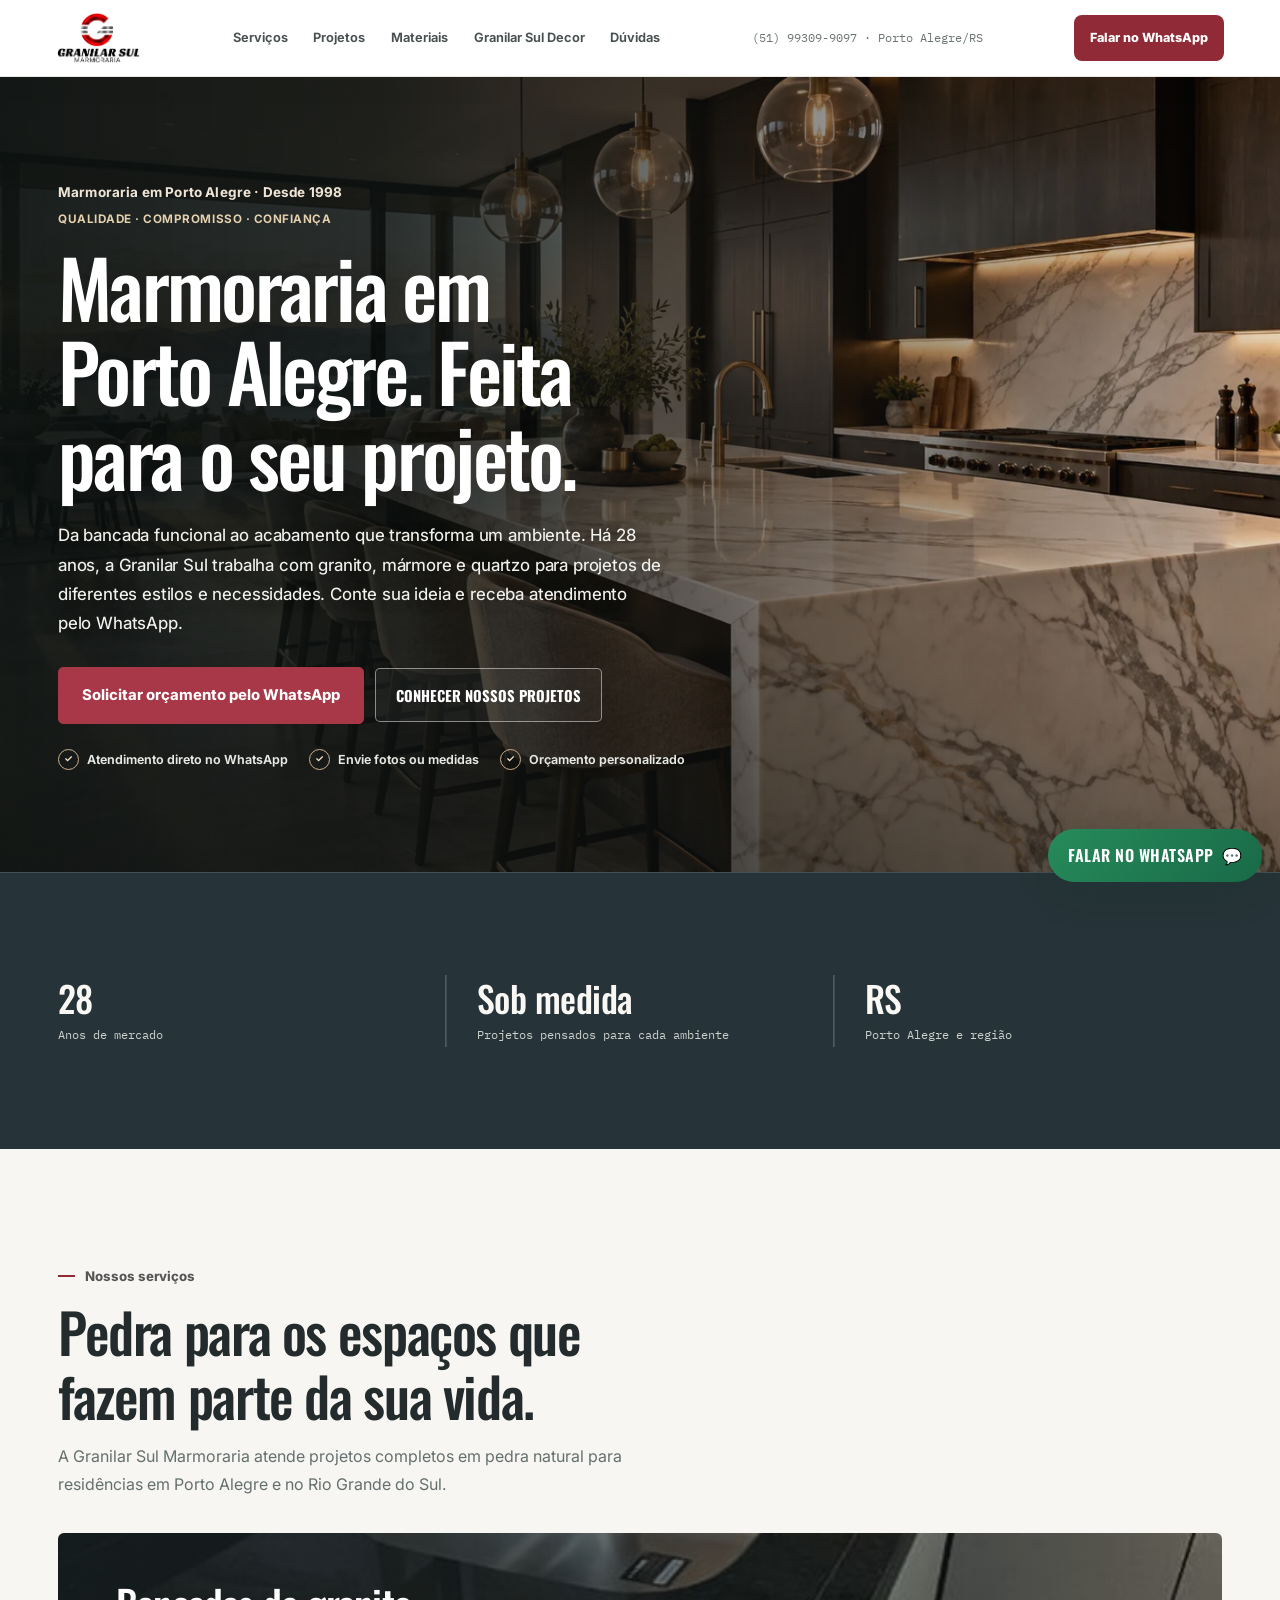
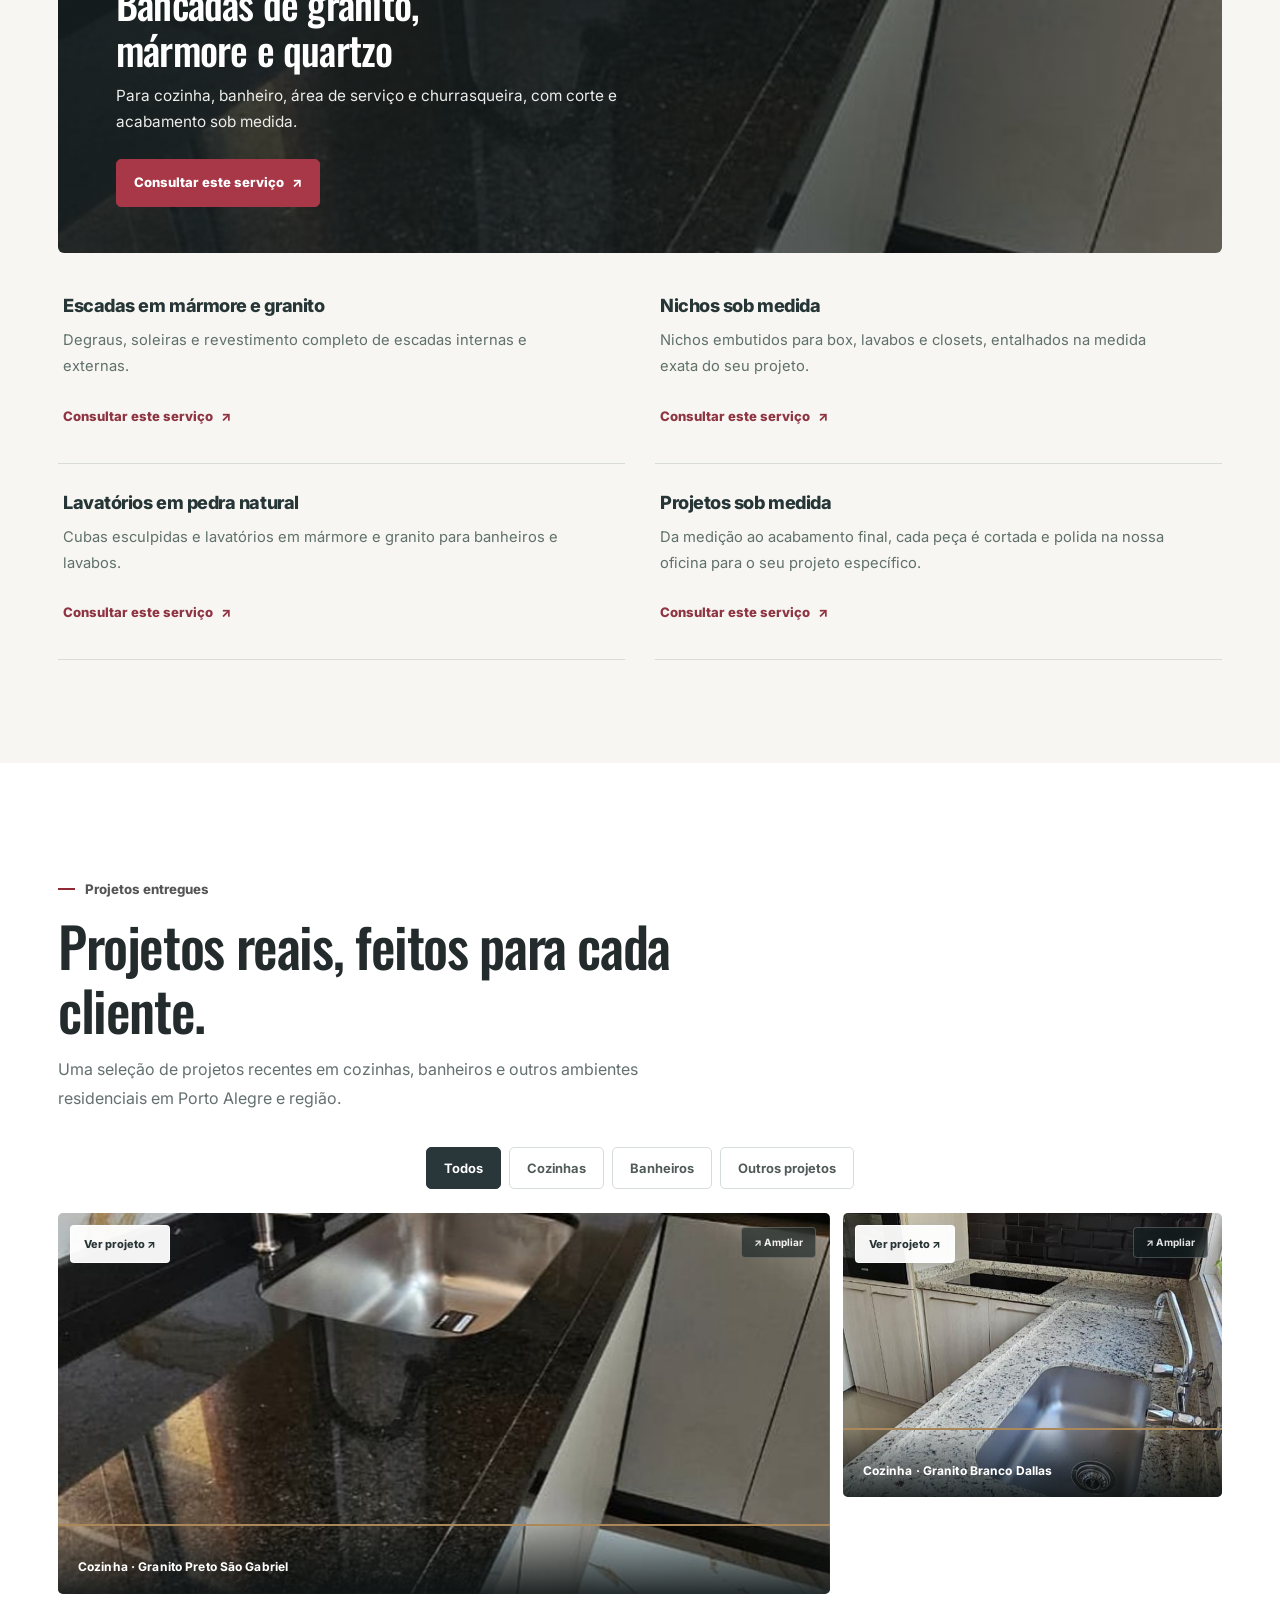
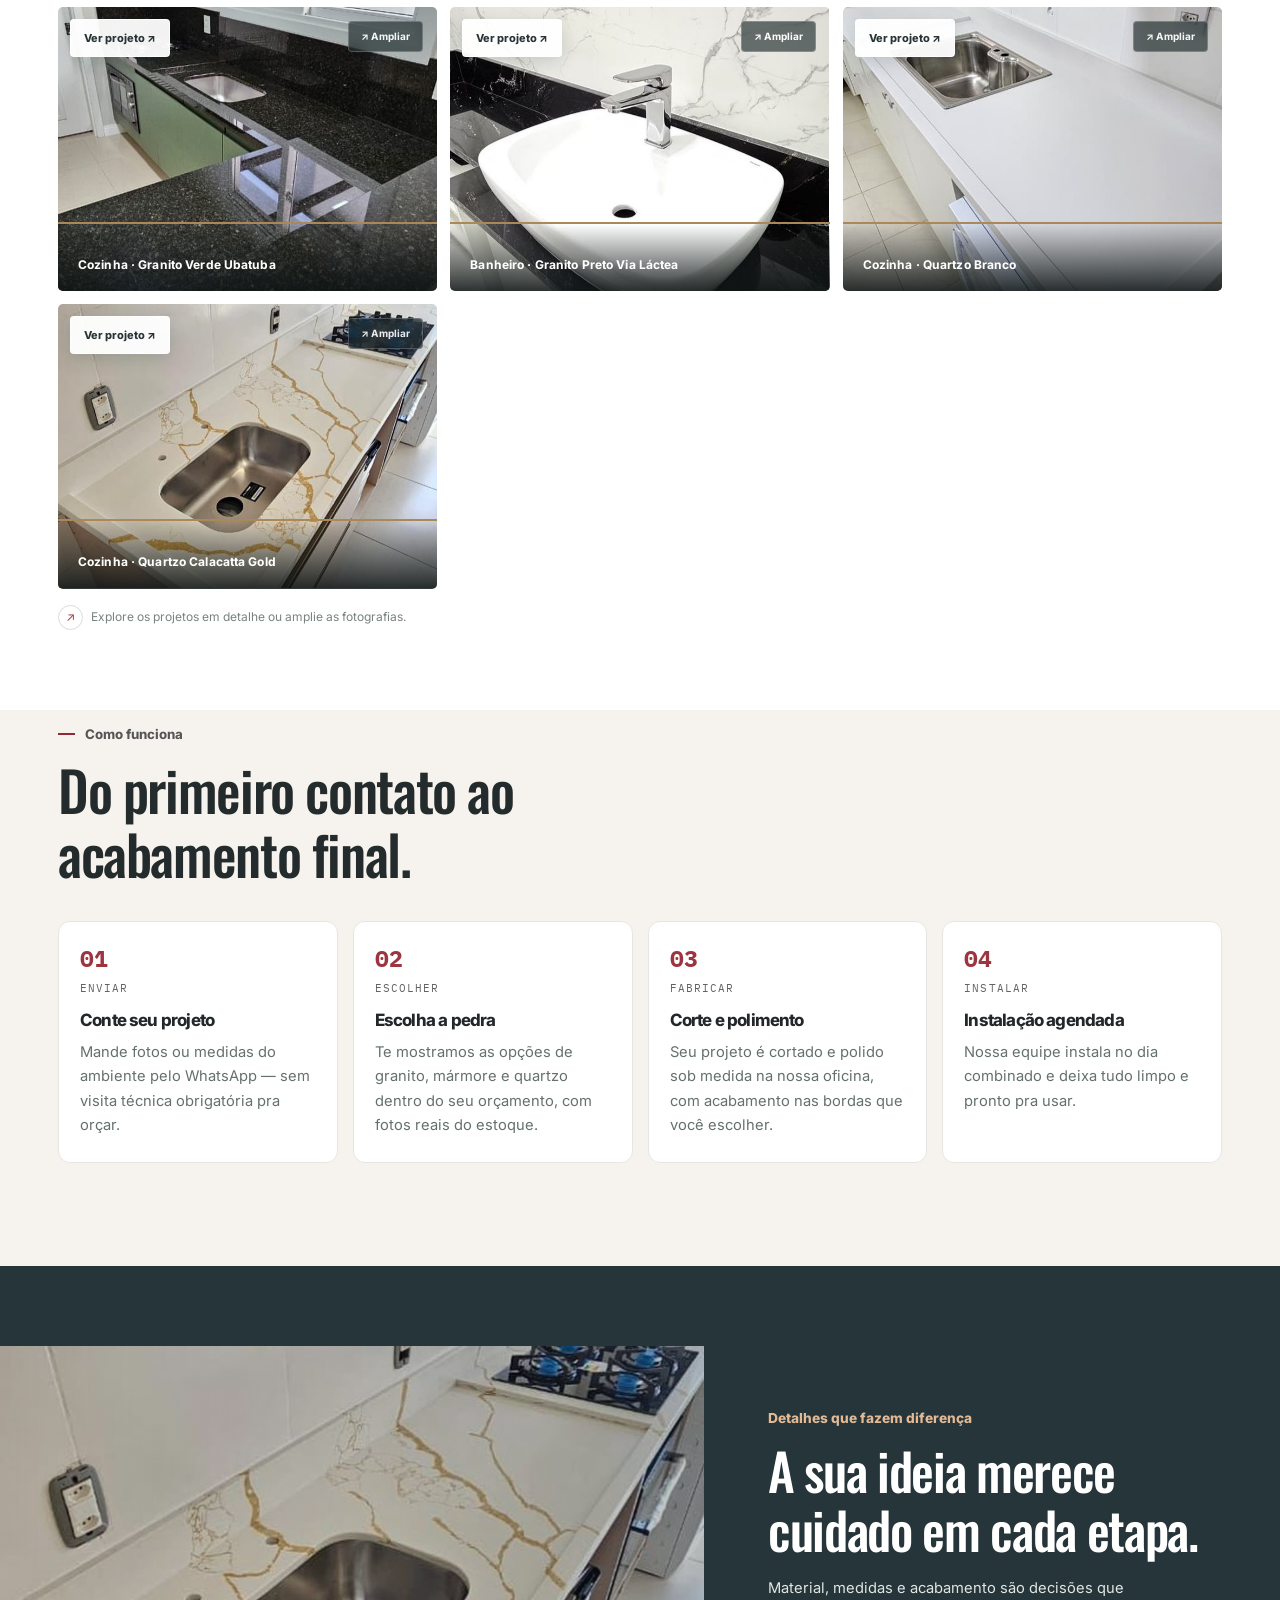
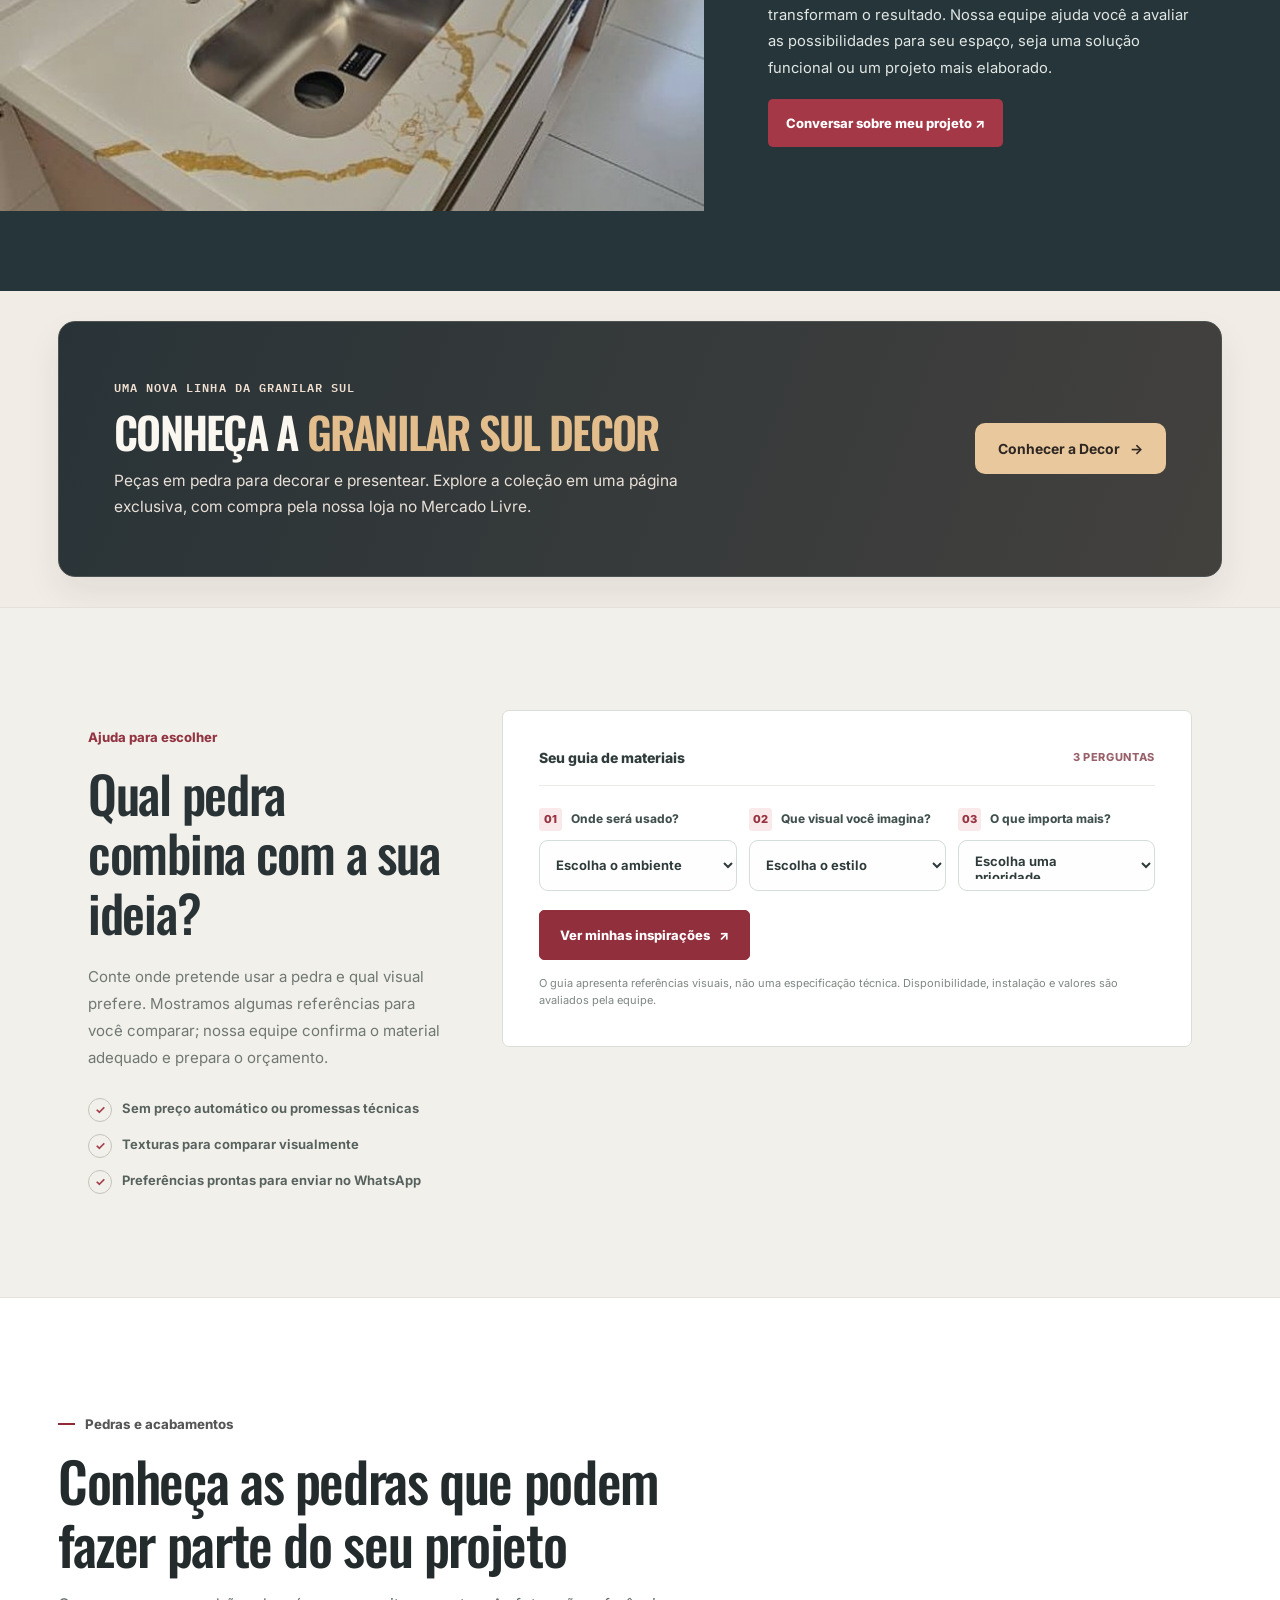
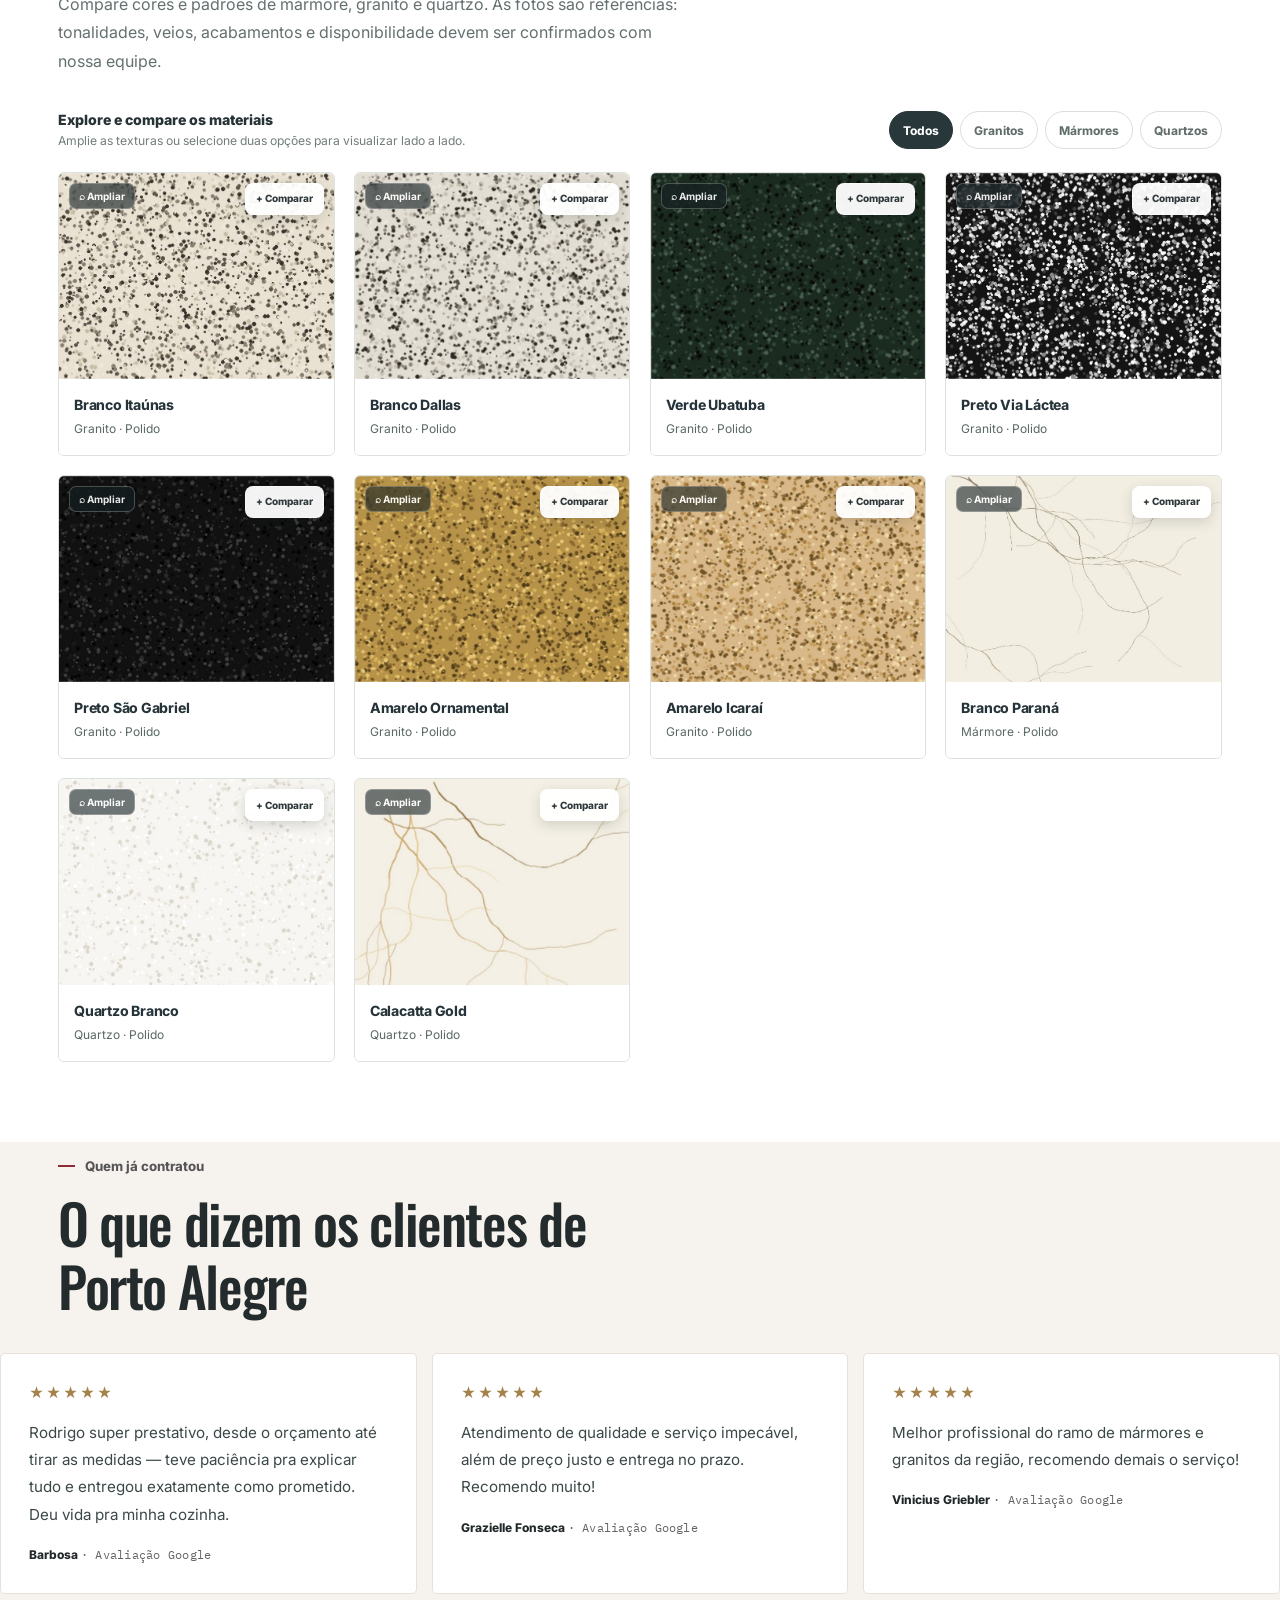
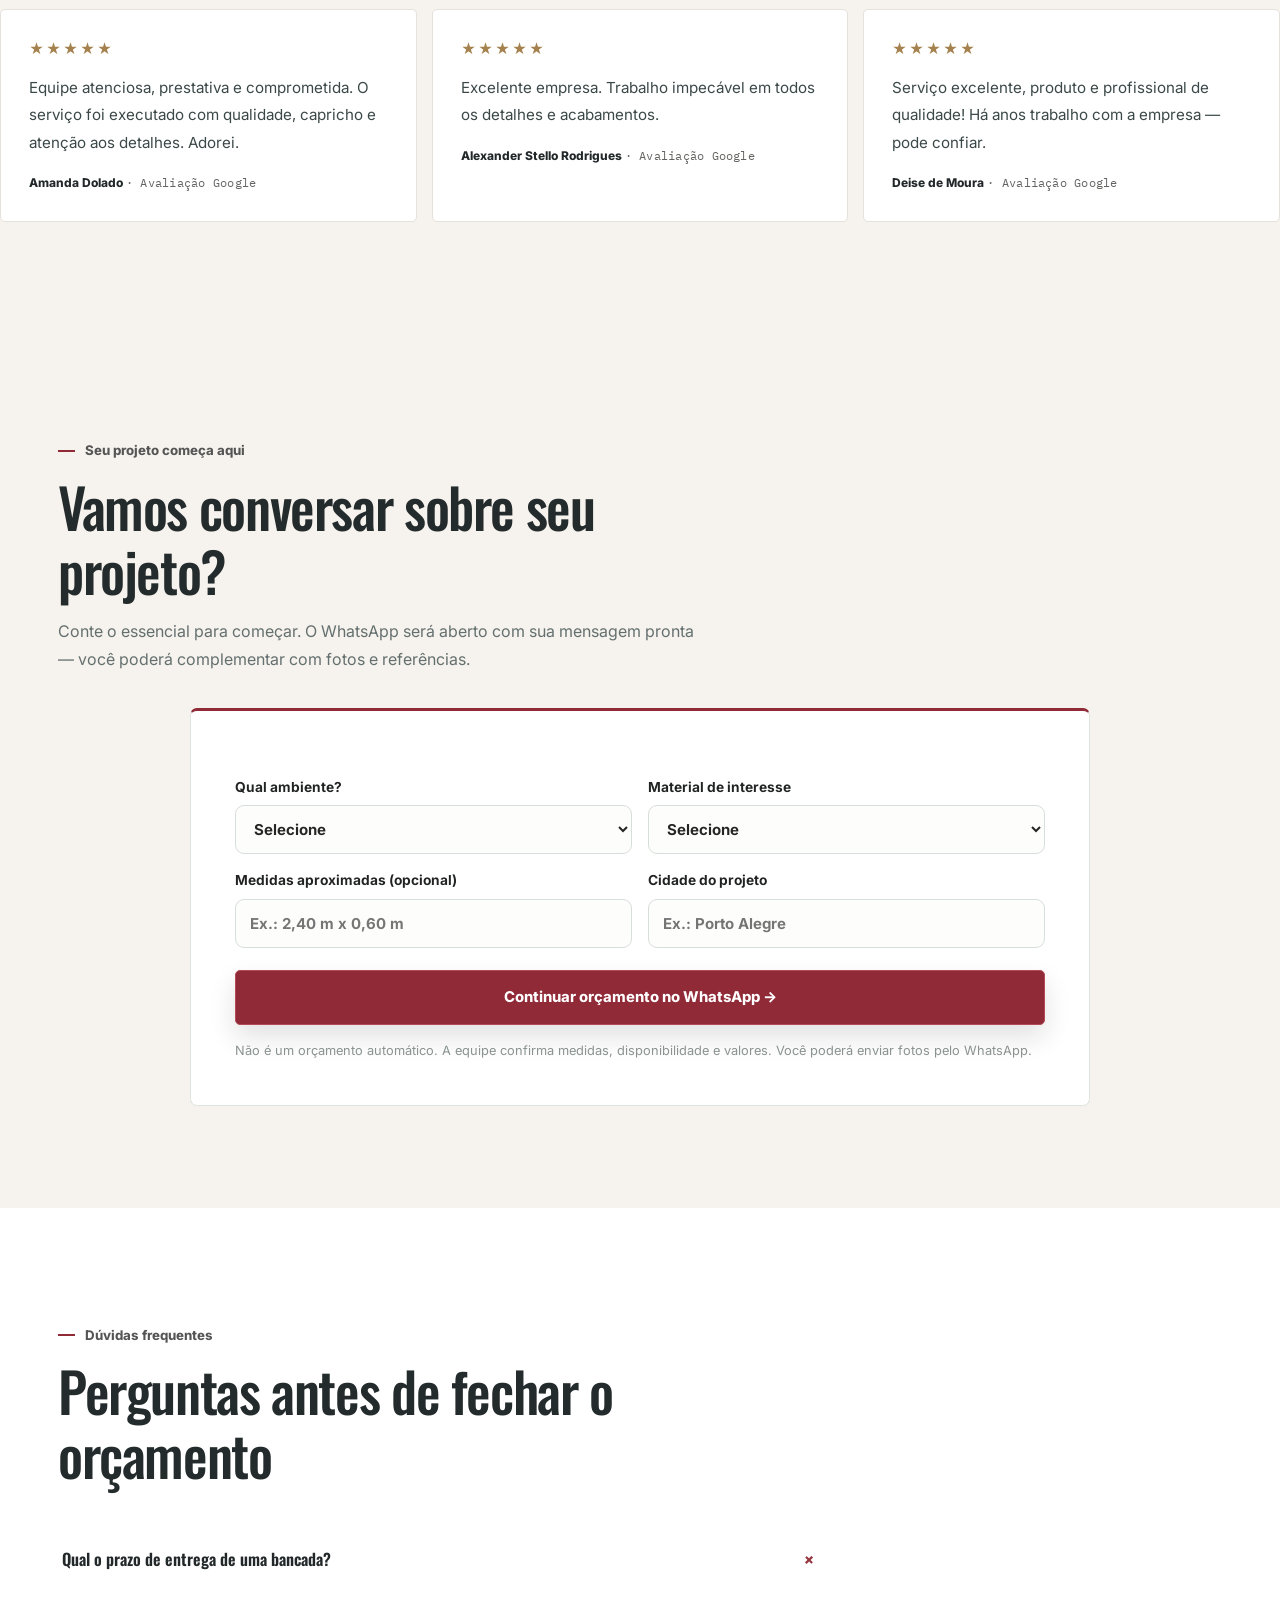
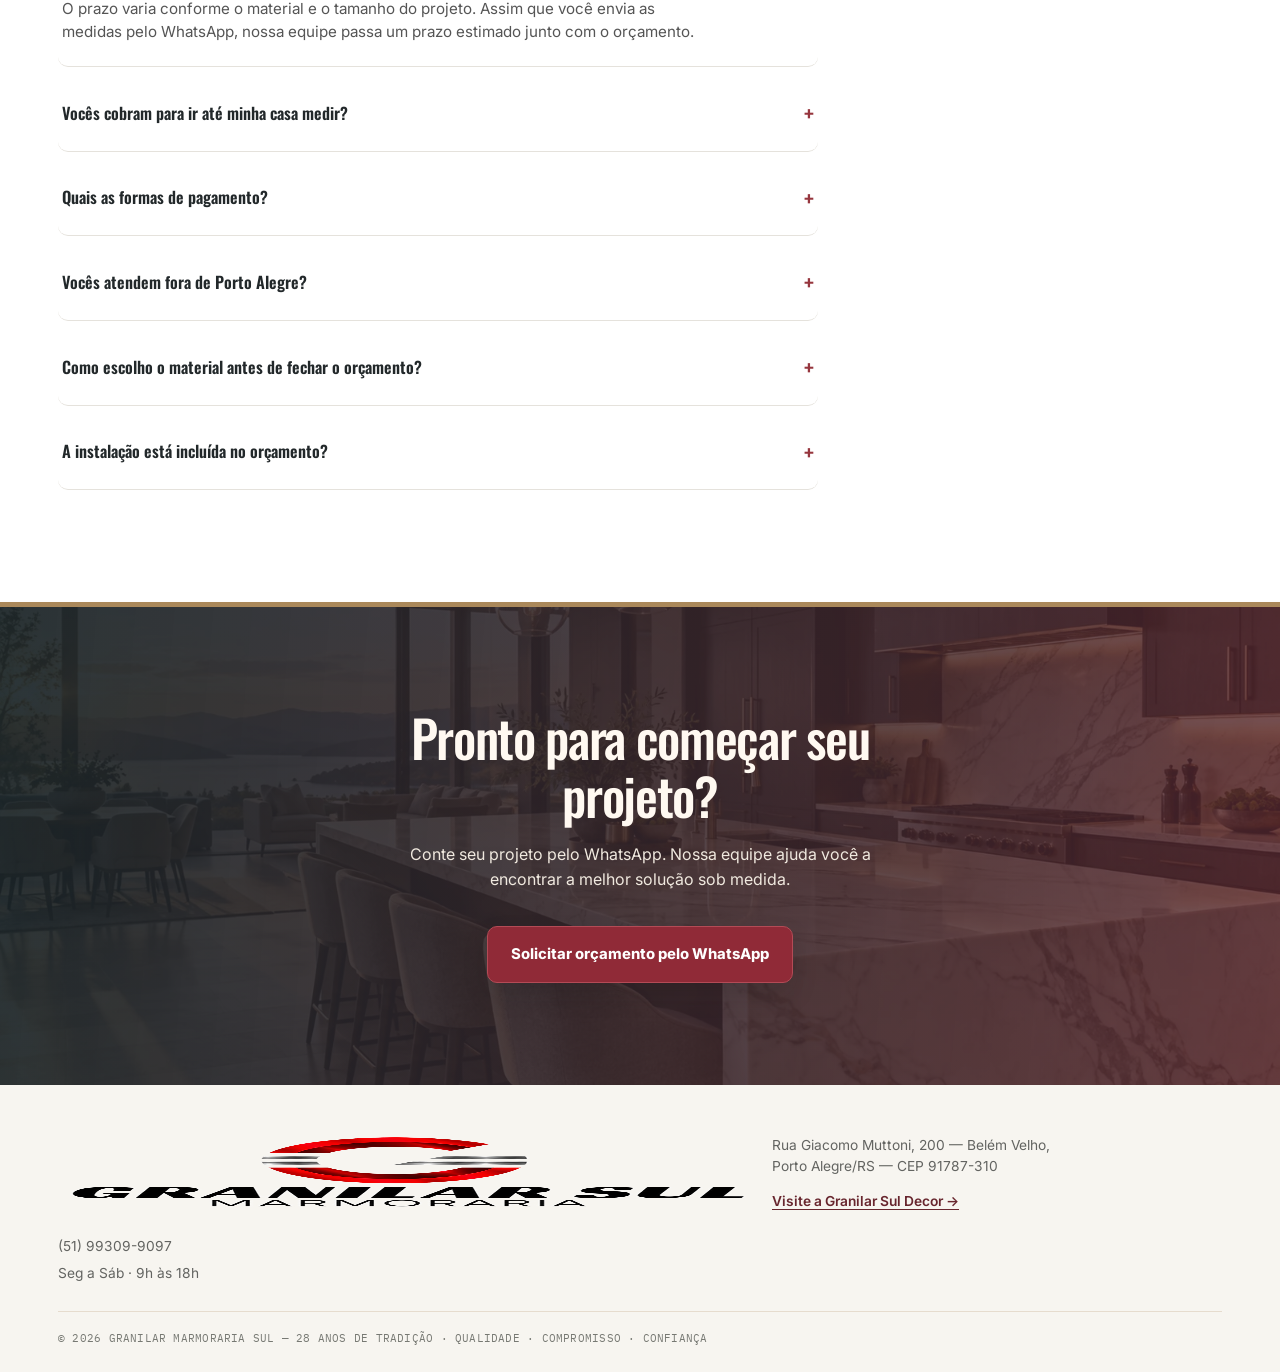
==== commit 14b63991: "Remover preload duplicado e estabilizar imagens da homepage" ====
--- a/index.html
+++ b/index.html
@@ -32,6 +32,7 @@
 <meta name="twitter:title" content="Granilar Sul Marmoraria — Marmoraria em Porto Alegre">
 <meta name="twitter:description" content="Bancadas de granito, mármore e quartzo, escadas, nichos e lavatórios. 28 anos de tradição em Porto Alegre e região.">
 <link rel="preconnect" href="https://fonts.googleapis.com">
+<link rel="preconnect" href="https://fonts.gstatic.com" crossorigin>
 <link href="https://fonts.googleapis.com/css2?family=Oswald:wght@400;500;600;700&family=Inter:wght@400;500;600;700&family=IBM+Plex+Mono:wght@500&display=swap" rel="stylesheet">
 <script type="application/ld+json">
 {
@@ -525,7 +526,6 @@
 <link rel="stylesheet" href="/assets/granilar-growth.css?v=20261117b">
 <link rel="stylesheet" href="/assets/granilar-art-direction.css?v=20261118r2">
 <link rel="preload" as="image" href="/assets/granilar-final-20261029/imagem-05.webp" fetchpriority="high">
-<link rel="preload" as="image" href="/assets/granilar-final-20261029/imagem-05.webp" fetchpriority="high">
 </head>
 <body>
 <!-- Google Tag Manager (noscript) -->
@@ -536,7 +536,7 @@
 <header>
   <div class="nav-inner">
     <a href="/" class="brand" aria-label="Granilar Sul Marmoraria — início">
-      <img src="/assets/granilar-final-20261029/imagem-06.png" alt="Granilar Sul Marmoraria">
+      <img src="/assets/granilar-final-20261029/imagem-06.png" width="700" height="434" decoding="async" alt="Granilar Sul Marmoraria">
     </a>
     <nav class="nav-links">
       <a href="#servicos">Serviços</a>
@@ -556,7 +556,6 @@
   <span class="hero-photo-note">Imagem ilustrativa</span>
   <div class="wrap hero-inner">
     <div>
-      <img class="hero-logo" decoding="async" src="/assets/granilar-final-20261029/imagem-06.png" alt="Granilar Sul Marmoraria">
       <p class="eyebrow">Marmoraria em Porto Alegre · Desde 1998</p>
       <p class="brand-values">Qualidade · Compromisso · Confiança</p>
       <h1>Marmoraria em Porto Alegre. <span>Feita para o seu projeto.</span></h1>
@@ -611,12 +610,12 @@
   </div>
   <div class="wrap"><div class="gallery-filters" role="group" aria-label="Filtrar projetos"><button class="gallery-filter" type="button" data-filter="todos" aria-pressed="true">Todos</button><button class="gallery-filter" type="button" data-filter="cozinha" aria-pressed="false">Cozinhas</button><button class="gallery-filter" type="button" data-filter="banheiro" aria-pressed="false">Banheiros</button><button class="gallery-filter" type="button" data-filter="outros" aria-pressed="false">Outros projetos</button></div></div>
   <div class="gallery-grid">
-    <div class="tile"><img class="surface" loading="lazy" decoding="async" src="/assets/granilar-final-20261029/imagem-07.jpg" alt="Projeto em Granito Preto São Gabriel em cozinha"><div class="shine"></div><div class="label">Cozinha · Granito Preto São Gabriel</div><a class="gs-project-detail-link" href="/projetos/cozinha-granito-preto-sao-gabriel/" aria-label="Ver detalhes do projeto Cozinha · Granito Preto São Gabriel">Ver projeto ↗</a></div>
-    <div class="tile"><img class="surface" loading="lazy" decoding="async" src="/assets/granilar-final-20261029/imagem-08.jpg" alt="Projeto em Granito Branco Dallas em cozinha"><div class="shine"></div><div class="label">Cozinha · Granito Branco Dallas</div><a class="gs-project-detail-link" href="/projetos/cozinha-granito-branco-dallas/" aria-label="Ver detalhes do projeto Cozinha · Granito Branco Dallas">Ver projeto ↗</a></div>
-    <div class="tile"><img class="surface" loading="lazy" decoding="async" src="/assets/granilar-final-20261029/imagem-09.jpg" alt="Projeto em Granito Verde Ubatuba em cozinha"><div class="shine"></div><div class="label">Cozinha · Granito Verde Ubatuba</div><a class="gs-project-detail-link" href="/projetos/cozinha-granito-verde-ubatuba/" aria-label="Ver detalhes do projeto Cozinha · Granito Verde Ubatuba">Ver projeto ↗</a></div>
-    <div class="tile"><img class="surface" loading="lazy" decoding="async" src="/assets/granilar-final-20261029/imagem-10.jpg" alt="Projeto em Granito Preto Via Láctea em banheiro"><div class="shine"></div><div class="label">Banheiro · Granito Preto Via Láctea</div><a class="gs-project-detail-link" href="/projetos/banheiro-granito-preto-via-lactea/" aria-label="Ver detalhes do projeto Banheiro · Granito Preto Via Láctea">Ver projeto ↗</a></div>
-    <div class="tile"><img class="surface" loading="lazy" decoding="async" src="/assets/granilar-final-20261029/imagem-11.jpg" alt="Projeto em Quartzo Branco em cozinha"><div class="shine"></div><div class="label">Cozinha · Quartzo Branco</div><a class="gs-project-detail-link" href="/projetos/cozinha-quartzo-branco/" aria-label="Ver detalhes do projeto Cozinha · Quartzo Branco">Ver projeto ↗</a></div>
-    <div class="tile"><img class="surface" loading="lazy" decoding="async" src="/assets/granilar-final-20261029/imagem-12.jpg" alt="Projeto em Quartzo Calacatta Gold em cozinha"><div class="shine"></div><div class="label">Cozinha · Quartzo Calacatta Gold</div><a class="gs-project-detail-link" href="/projetos/cozinha-quartzo-calacatta-gold/" aria-label="Ver detalhes do projeto Cozinha · Quartzo Calacatta Gold">Ver projeto ↗</a></div>
+    <div class="tile"><img width="600" height="600" class="surface" loading="lazy" decoding="async" src="/assets/granilar-final-20261029/imagem-07.jpg" alt="Projeto em Granito Preto São Gabriel em cozinha"><div class="shine"></div><div class="label">Cozinha · Granito Preto São Gabriel</div><a class="gs-project-detail-link" href="/projetos/cozinha-granito-preto-sao-gabriel/" aria-label="Ver detalhes do projeto Cozinha · Granito Preto São Gabriel">Ver projeto ↗</a></div>
+    <div class="tile"><img width="600" height="600" class="surface" loading="lazy" decoding="async" src="/assets/granilar-final-20261029/imagem-08.jpg" alt="Projeto em Granito Branco Dallas em cozinha"><div class="shine"></div><div class="label">Cozinha · Granito Branco Dallas</div><a class="gs-project-detail-link" href="/projetos/cozinha-granito-branco-dallas/" aria-label="Ver detalhes do projeto Cozinha · Granito Branco Dallas">Ver projeto ↗</a></div>
+    <div class="tile"><img width="600" height="600" class="surface" loading="lazy" decoding="async" src="/assets/granilar-final-20261029/imagem-09.jpg" alt="Projeto em Granito Verde Ubatuba em cozinha"><div class="shine"></div><div class="label">Cozinha · Granito Verde Ubatuba</div><a class="gs-project-detail-link" href="/projetos/cozinha-granito-verde-ubatuba/" aria-label="Ver detalhes do projeto Cozinha · Granito Verde Ubatuba">Ver projeto ↗</a></div>
+    <div class="tile"><img width="600" height="600" class="surface" loading="lazy" decoding="async" src="/assets/granilar-final-20261029/imagem-10.jpg" alt="Projeto em Granito Preto Via Láctea em banheiro"><div class="shine"></div><div class="label">Banheiro · Granito Preto Via Láctea</div><a class="gs-project-detail-link" href="/projetos/banheiro-granito-preto-via-lactea/" aria-label="Ver detalhes do projeto Banheiro · Granito Preto Via Láctea">Ver projeto ↗</a></div>
+    <div class="tile"><img width="600" height="600" class="surface" loading="lazy" decoding="async" src="/assets/granilar-final-20261029/imagem-11.jpg" alt="Projeto em Quartzo Branco em cozinha"><div class="shine"></div><div class="label">Cozinha · Quartzo Branco</div><a class="gs-project-detail-link" href="/projetos/cozinha-quartzo-branco/" aria-label="Ver detalhes do projeto Cozinha · Quartzo Branco">Ver projeto ↗</a></div>
+    <div class="tile"><img width="600" height="600" class="surface" loading="lazy" decoding="async" src="/assets/granilar-final-20261029/imagem-12.jpg" alt="Projeto em Quartzo Calacatta Gold em cozinha"><div class="shine"></div><div class="label">Cozinha · Quartzo Calacatta Gold</div><a class="gs-project-detail-link" href="/projetos/cozinha-quartzo-calacatta-gold/" aria-label="Ver detalhes do projeto Cozinha · Quartzo Calacatta Gold">Ver projeto ↗</a></div>
   </div>
   <div style="height:80px;"></div>
 </section>
@@ -735,16 +734,16 @@
     </div>
   </div>
   <div class="material-grid">
-    <div class="material-card"><img src="/assets/granilar-final-20261029/imagem-13.jpg" loading="lazy" decoding="async" alt="Textura ilustrativa do Granito Branco Itaúnas"><div class="m-label"><span class="m-name">Branco Itaúnas</span><span class="m-spec">Granito · Polido</span></div></div>
-    <div class="material-card"><img src="/assets/granilar-final-20261029/imagem-14.jpg" loading="lazy" decoding="async" alt="Textura ilustrativa do Granito Branco Dallas"><div class="m-label"><span class="m-name">Branco Dallas</span><span class="m-spec">Granito · Polido</span></div></div>
-    <div class="material-card"><img src="/assets/granilar-final-20261029/imagem-15.jpg" loading="lazy" decoding="async" alt="Textura ilustrativa do Granito Verde Ubatuba"><div class="m-label"><span class="m-name">Verde Ubatuba</span><span class="m-spec">Granito · Polido</span></div></div>
-    <div class="material-card"><img src="/assets/granilar-final-20261029/imagem-16.jpg" loading="lazy" decoding="async" alt="Textura ilustrativa do Granito Preto Via Láctea"><div class="m-label"><span class="m-name">Preto Via Láctea</span><span class="m-spec">Granito · Polido</span></div></div>
-    <div class="material-card"><img src="/assets/granilar-final-20261029/imagem-17.jpg" loading="lazy" decoding="async" alt="Textura ilustrativa do Granito Preto São Gabriel"><div class="m-label"><span class="m-name">Preto São Gabriel</span><span class="m-spec">Granito · Polido</span></div></div>
-    <div class="material-card"><img src="/assets/granilar-final-20261029/imagem-18.jpg" loading="lazy" decoding="async" alt="Textura ilustrativa do Granito Amarelo Ornamental"><div class="m-label"><span class="m-name">Amarelo Ornamental</span><span class="m-spec">Granito · Polido</span></div></div>
-    <div class="material-card"><img src="/assets/granilar-final-20261029/imagem-19.jpg" loading="lazy" decoding="async" alt="Textura ilustrativa do Granito Amarelo Icaraí"><div class="m-label"><span class="m-name">Amarelo Icaraí</span><span class="m-spec">Granito · Polido</span></div></div>
-    <div class="material-card"><img src="/assets/granilar-final-20261029/imagem-20.jpg" loading="lazy" decoding="async" alt="Textura ilustrativa do Mármore Branco Paraná"><div class="m-label"><span class="m-name">Branco Paraná</span><span class="m-spec">Mármore · Polido</span></div></div>
-    <div class="material-card"><img src="/assets/granilar-final-20261029/imagem-21.jpg" loading="lazy" decoding="async" alt="Textura ilustrativa do Quartzo Branco"><div class="m-label"><span class="m-name">Quartzo Branco</span><span class="m-spec">Quartzo · Polido</span></div></div>
-    <div class="material-card"><img src="/assets/granilar-final-20261029/imagem-22.jpg" loading="lazy" decoding="async" alt="Textura ilustrativa do Quartzo Calacatta Gold"><div class="m-label"><span class="m-name">Calacatta Gold</span><span class="m-spec">Quartzo · Polido</span></div></div>
+    <div class="material-card"><img width="400" height="300" src="/assets/granilar-final-20261029/imagem-13.jpg" loading="lazy" decoding="async" alt="Textura ilustrativa do Granito Branco Itaúnas"><div class="m-label"><span class="m-name">Branco Itaúnas</span><span class="m-spec">Granito · Polido</span></div></div>
+    <div class="material-card"><img width="400" height="300" src="/assets/granilar-final-20261029/imagem-14.jpg" loading="lazy" decoding="async" alt="Textura ilustrativa do Granito Branco Dallas"><div class="m-label"><span class="m-name">Branco Dallas</span><span class="m-spec">Granito · Polido</span></div></div>
+    <div class="material-card"><img width="400" height="300" src="/assets/granilar-final-20261029/imagem-15.jpg" loading="lazy" decoding="async" alt="Textura ilustrativa do Granito Verde Ubatuba"><div class="m-label"><span class="m-name">Verde Ubatuba</span><span class="m-spec">Granito · Polido</span></div></div>
+    <div class="material-card"><img width="400" height="300" src="/assets/granilar-final-20261029/imagem-16.jpg" loading="lazy" decoding="async" alt="Textura ilustrativa do Granito Preto Via Láctea"><div class="m-label"><span class="m-name">Preto Via Láctea</span><span class="m-spec">Granito · Polido</span></div></div>
+    <div class="material-card"><img width="400" height="300" src="/assets/granilar-final-20261029/imagem-17.jpg" loading="lazy" decoding="async" alt="Textura ilustrativa do Granito Preto São Gabriel"><div class="m-label"><span class="m-name">Preto São Gabriel</span><span class="m-spec">Granito · Polido</span></div></div>
+    <div class="material-card"><img width="400" height="300" src="/assets/granilar-final-20261029/imagem-18.jpg" loading="lazy" decoding="async" alt="Textura ilustrativa do Granito Amarelo Ornamental"><div class="m-label"><span class="m-name">Amarelo Ornamental</span><span class="m-spec">Granito · Polido</span></div></div>
+    <div class="material-card"><img width="400" height="300" src="/assets/granilar-final-20261029/imagem-19.jpg" loading="lazy" decoding="async" alt="Textura ilustrativa do Granito Amarelo Icaraí"><div class="m-label"><span class="m-name">Amarelo Icaraí</span><span class="m-spec">Granito · Polido</span></div></div>
+    <div class="material-card"><img width="400" height="300" src="/assets/granilar-final-20261029/imagem-20.jpg" loading="lazy" decoding="async" alt="Textura ilustrativa do Mármore Branco Paraná"><div class="m-label"><span class="m-name">Branco Paraná</span><span class="m-spec">Mármore · Polido</span></div></div>
+    <div class="material-card"><img width="400" height="300" src="/assets/granilar-final-20261029/imagem-21.jpg" loading="lazy" decoding="async" alt="Textura ilustrativa do Quartzo Branco"><div class="m-label"><span class="m-name">Quartzo Branco</span><span class="m-spec">Quartzo · Polido</span></div></div>
+    <div class="material-card"><img width="400" height="300" src="/assets/granilar-final-20261029/imagem-22.jpg" loading="lazy" decoding="async" alt="Textura ilustrativa do Quartzo Calacatta Gold"><div class="m-label"><span class="m-name">Calacatta Gold</span><span class="m-spec">Quartzo · Polido</span></div></div>
   </div>
   <div style="height:80px;"></div>
 </section>
@@ -853,7 +852,7 @@
   <div class="wrap">
     <div class="foot-grid">
       <div class="foot-brand">
-        <img src="/assets/granilar-final-20261029/imagem-06.png" alt="Granilar Sul Marmoraria">
+        <img src="/assets/granilar-final-20261029/imagem-06.png" width="700" height="434" decoding="async" alt="Granilar Sul Marmoraria">
         <div>
           <p style="margin-top:2px; max-width:32ch;">Rua Giacomo Muttoni, 200 — Belém Velho, Porto Alegre/RS — CEP 91787-310</p>
           <a href="decor/" class="gsd-footer-link">Visite a Granilar Sul Decor →</a>
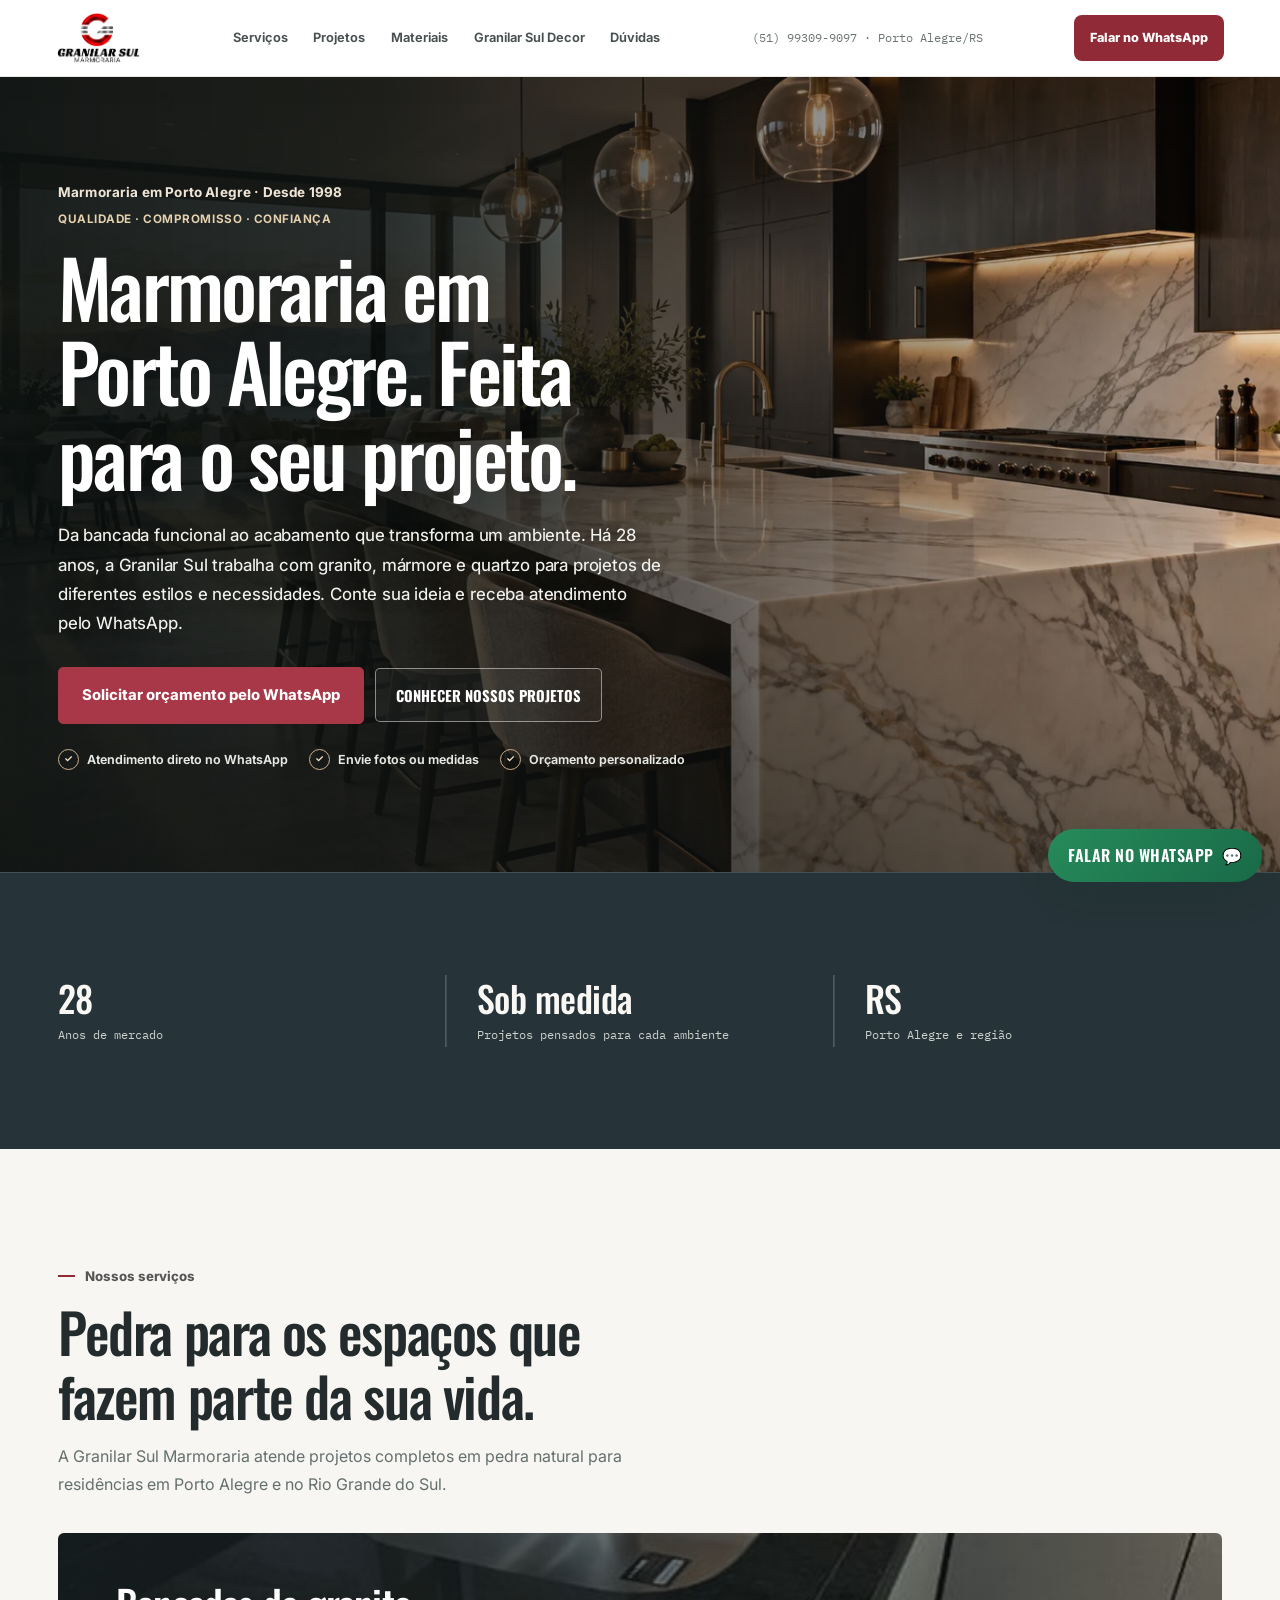
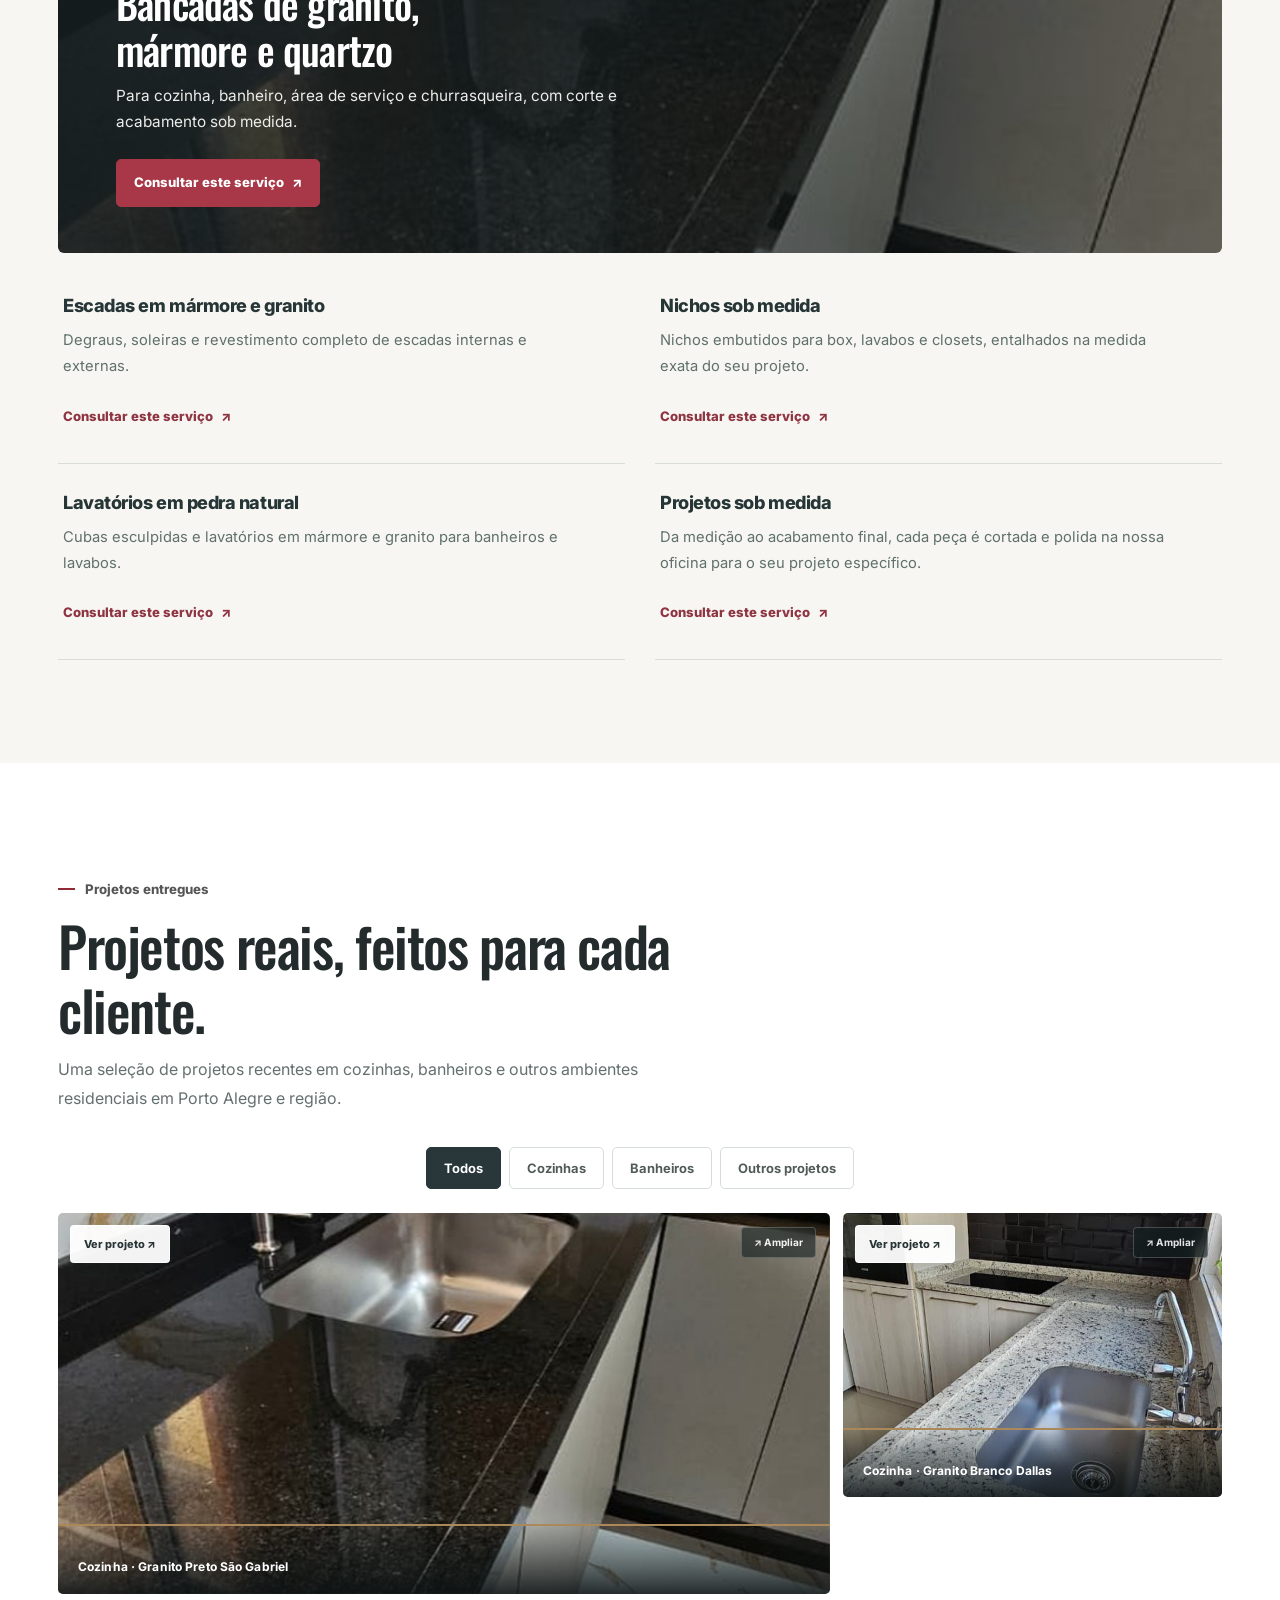
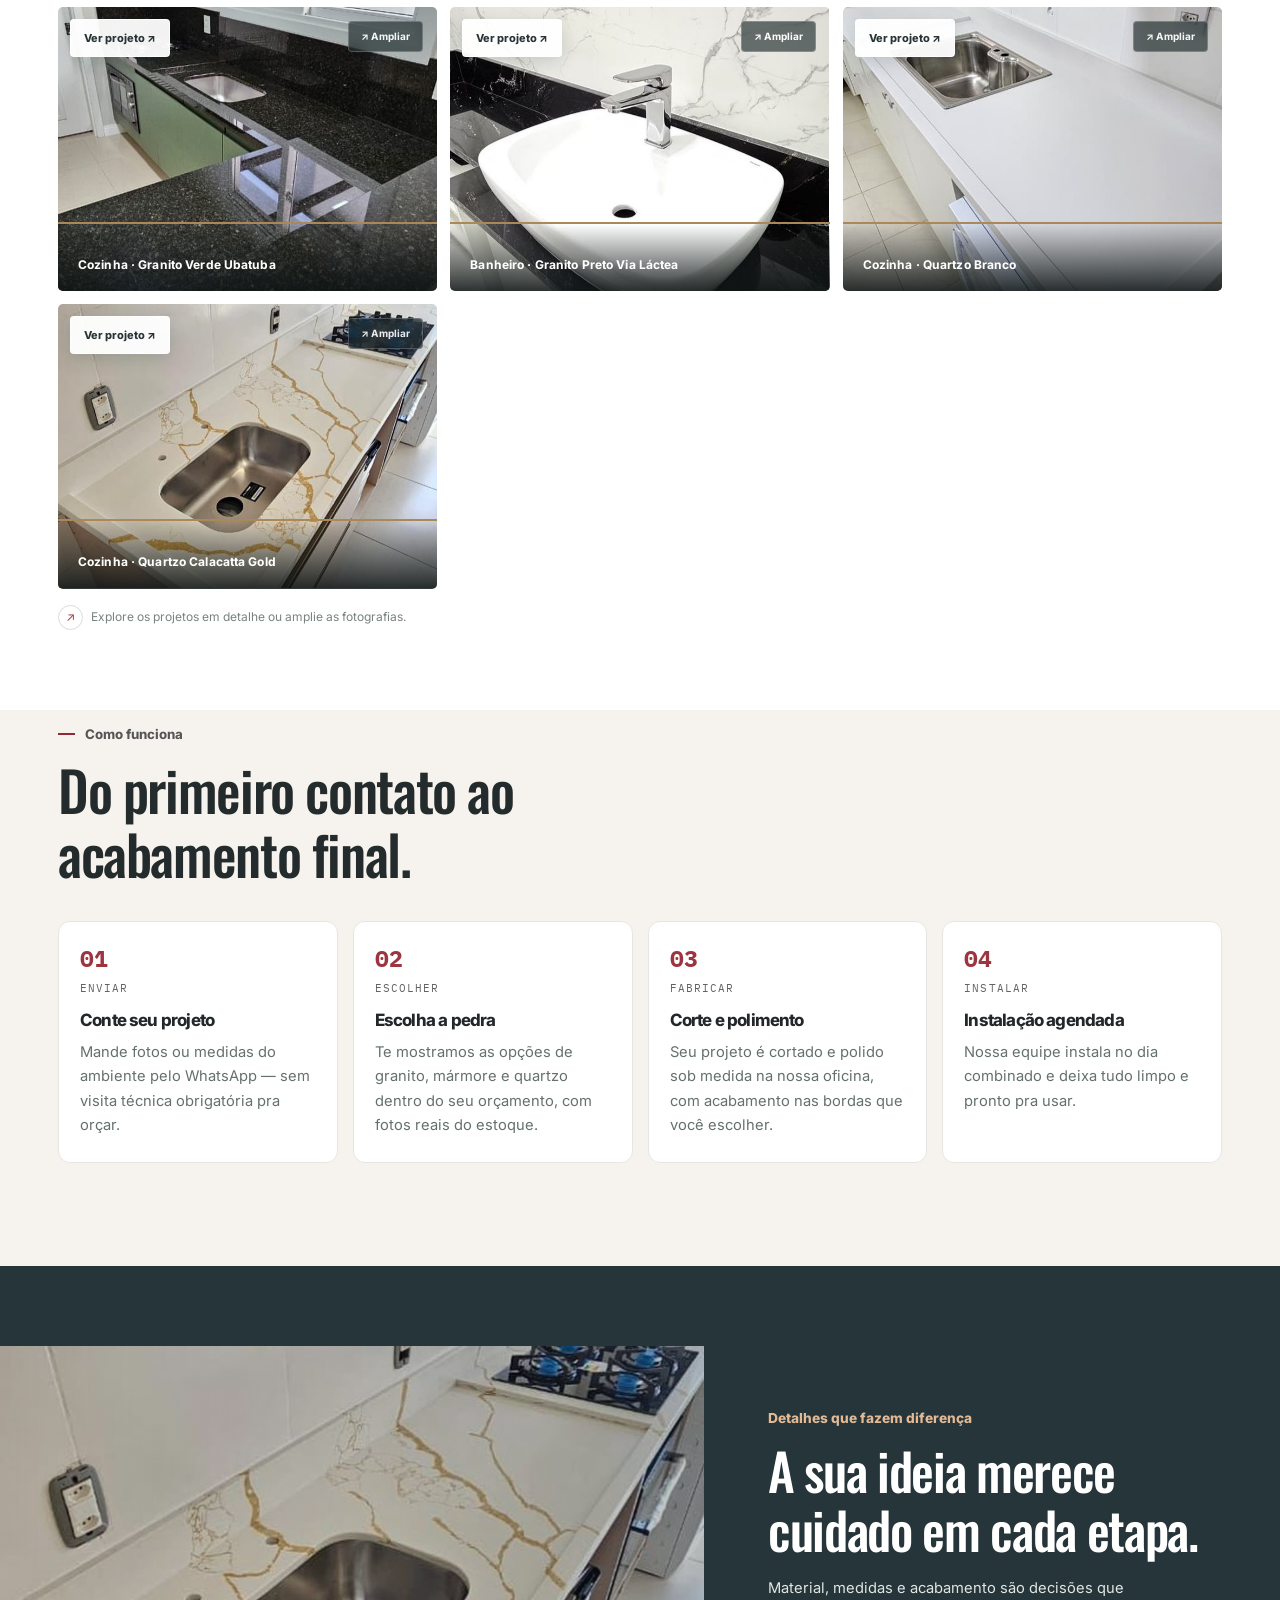
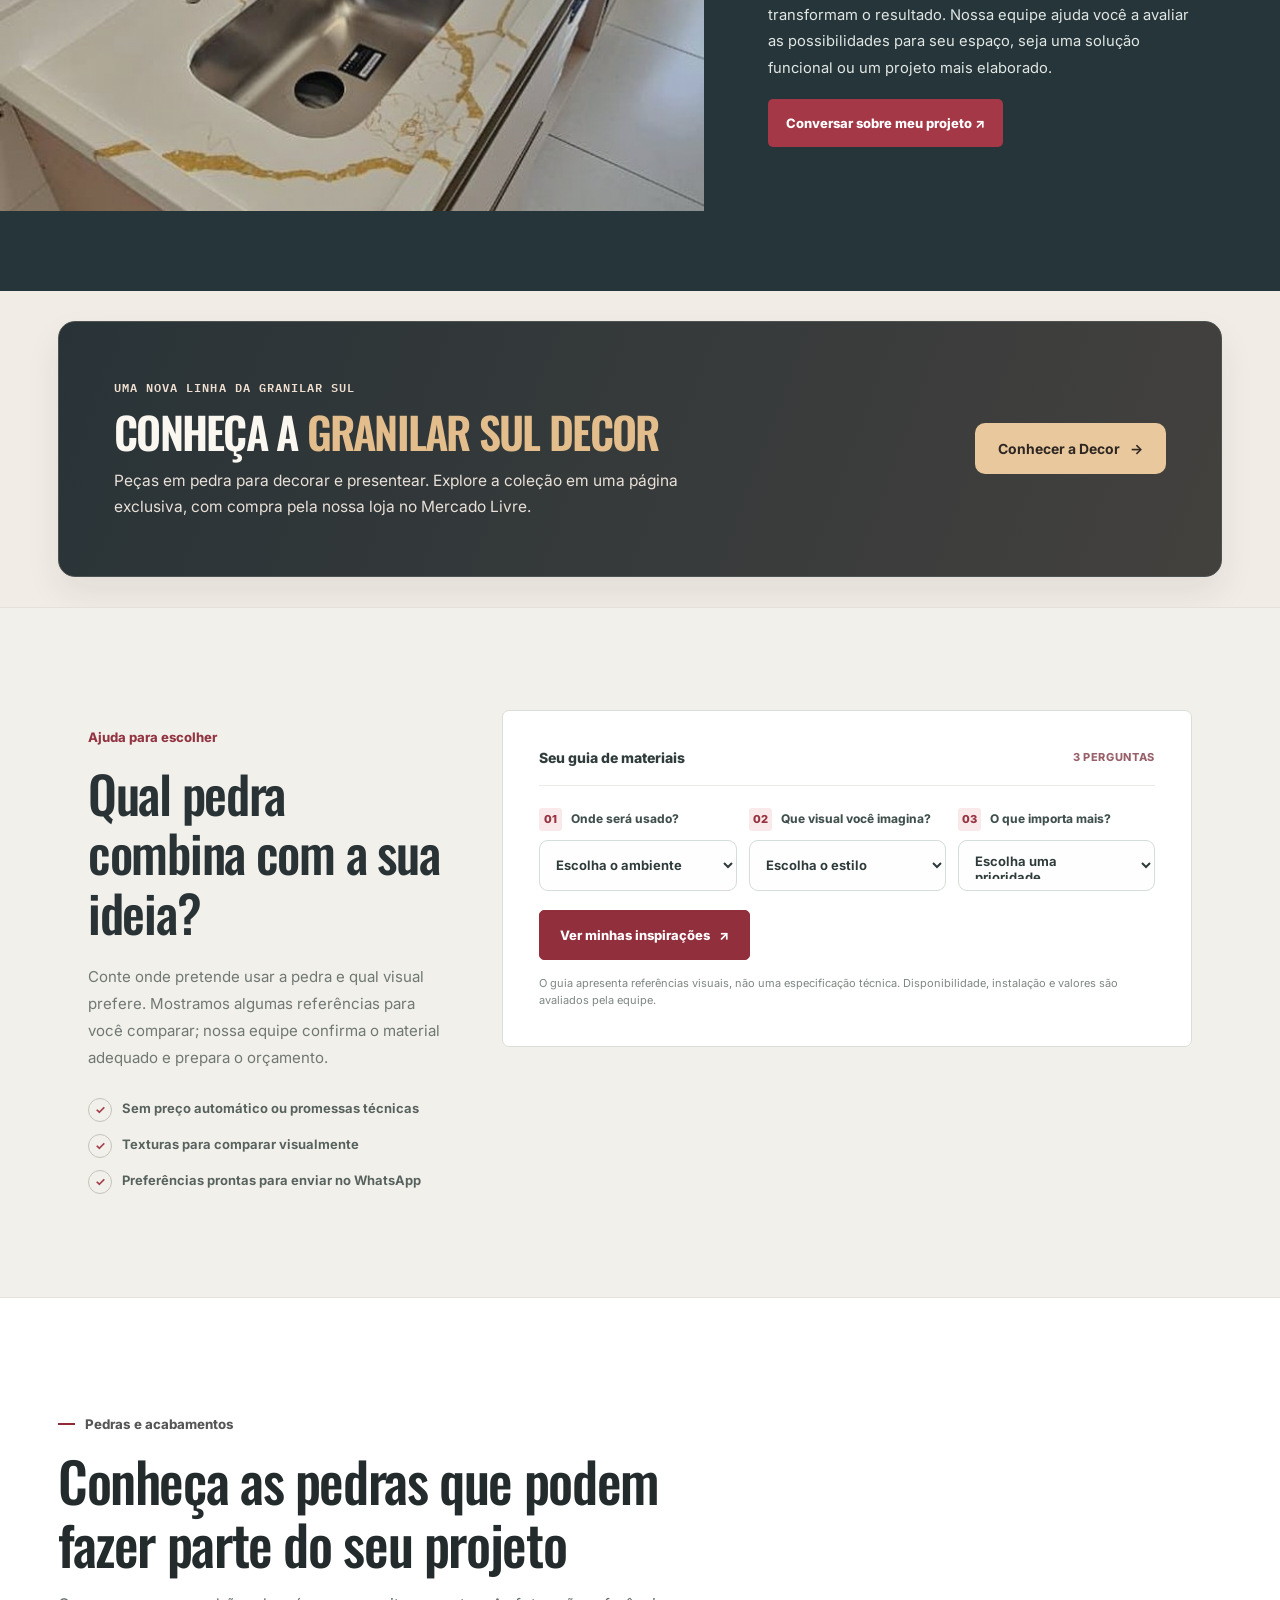
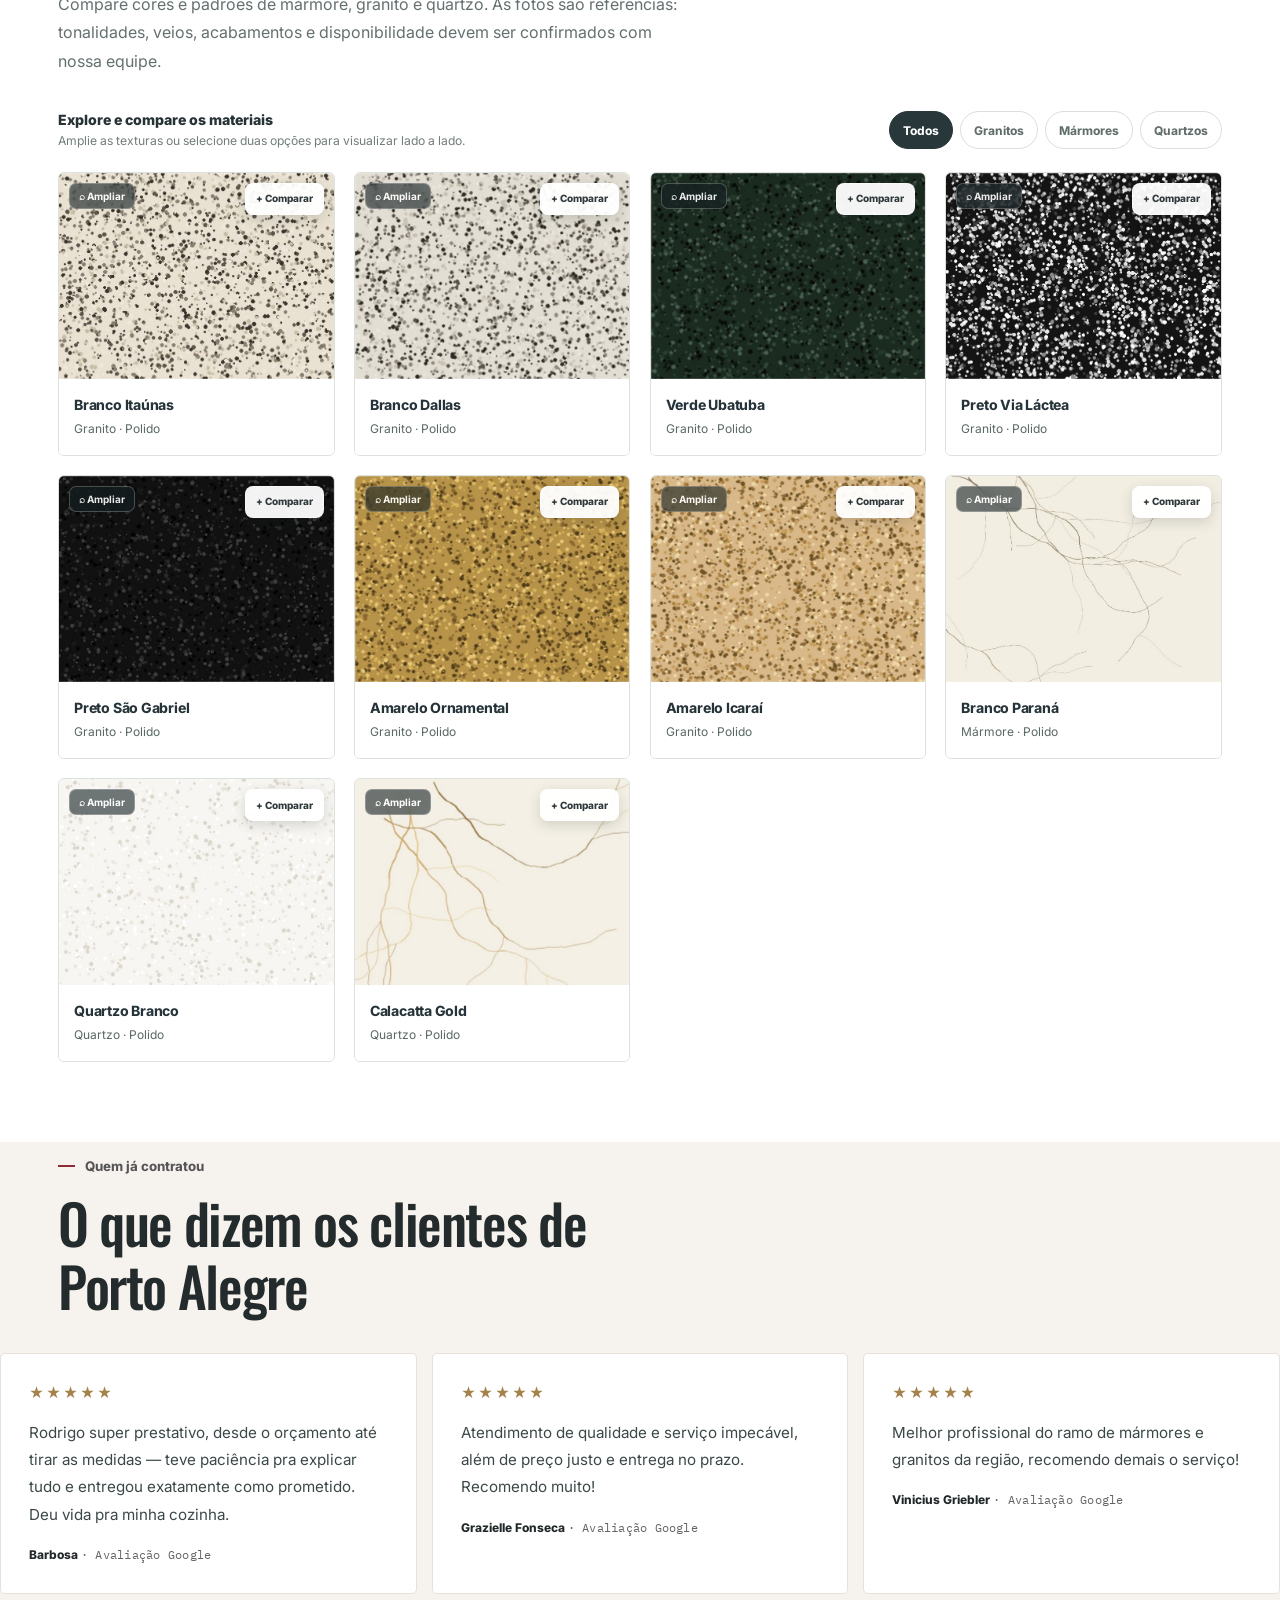
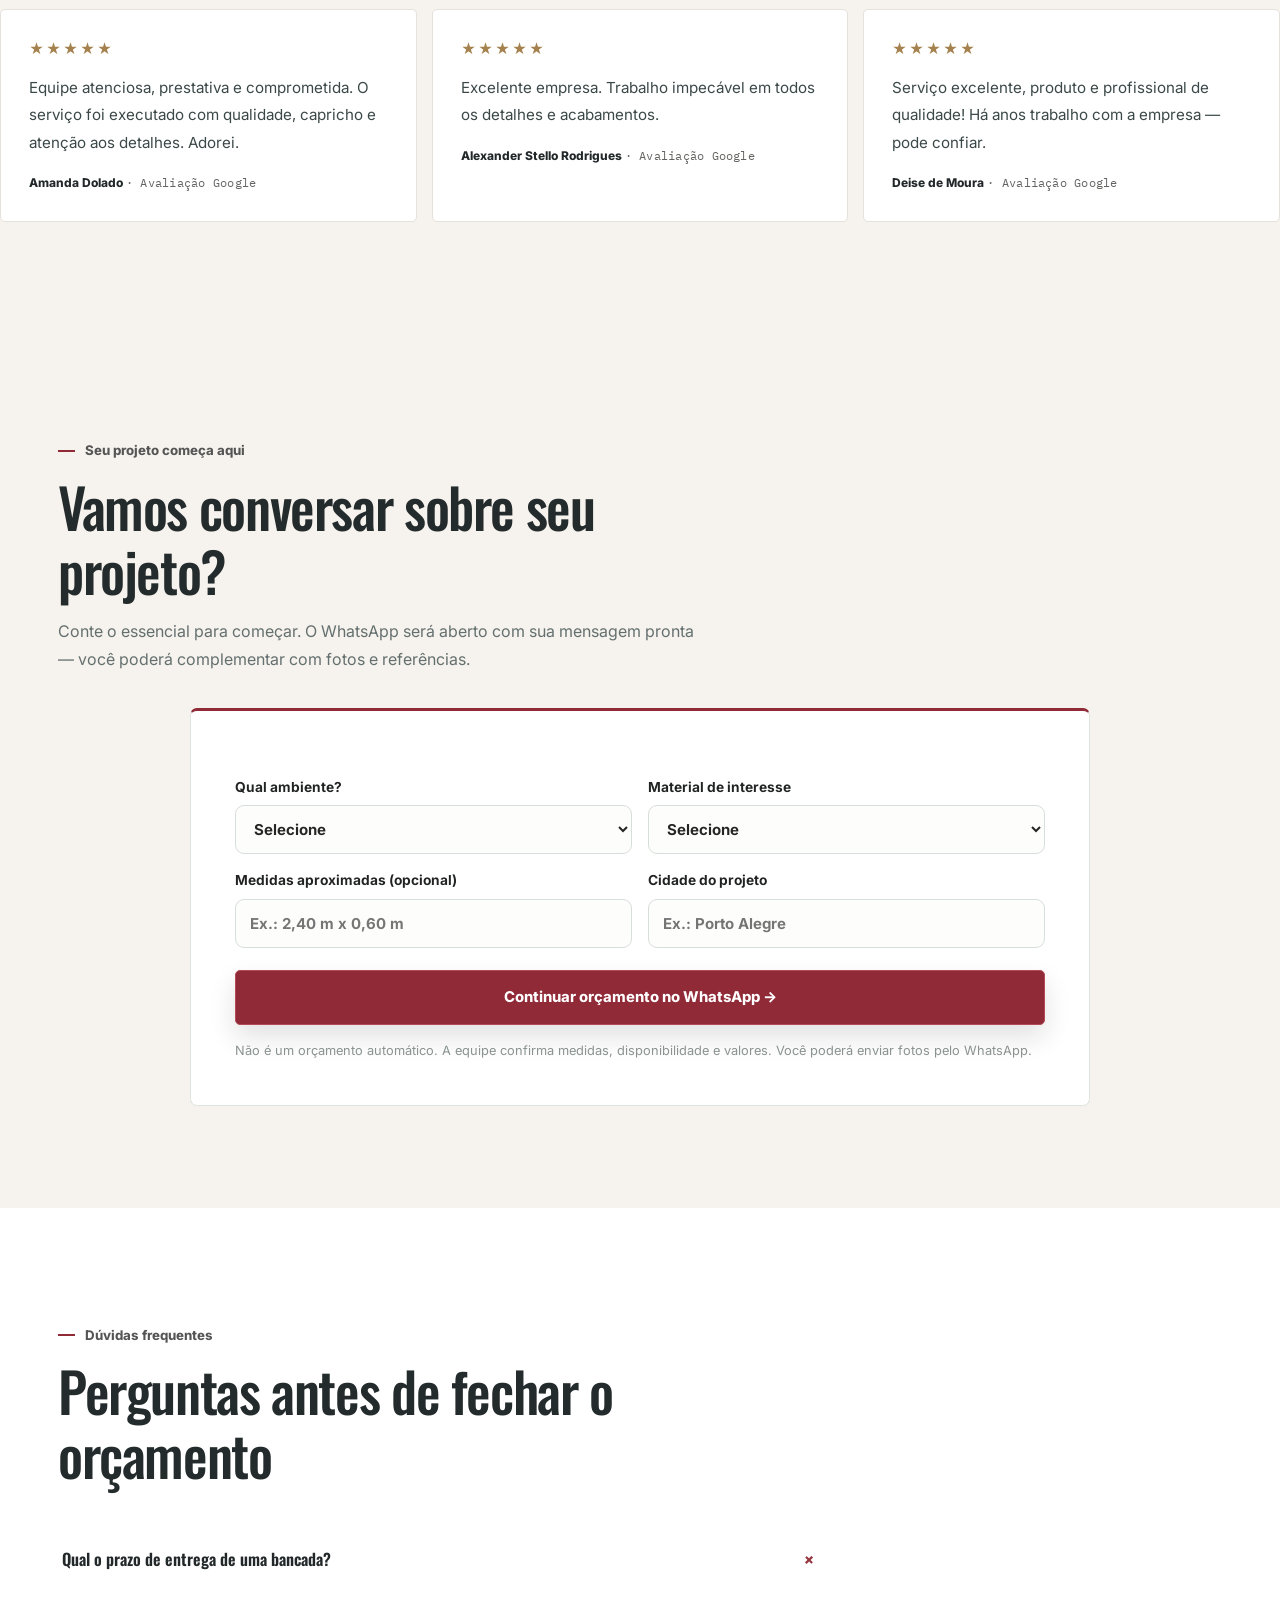
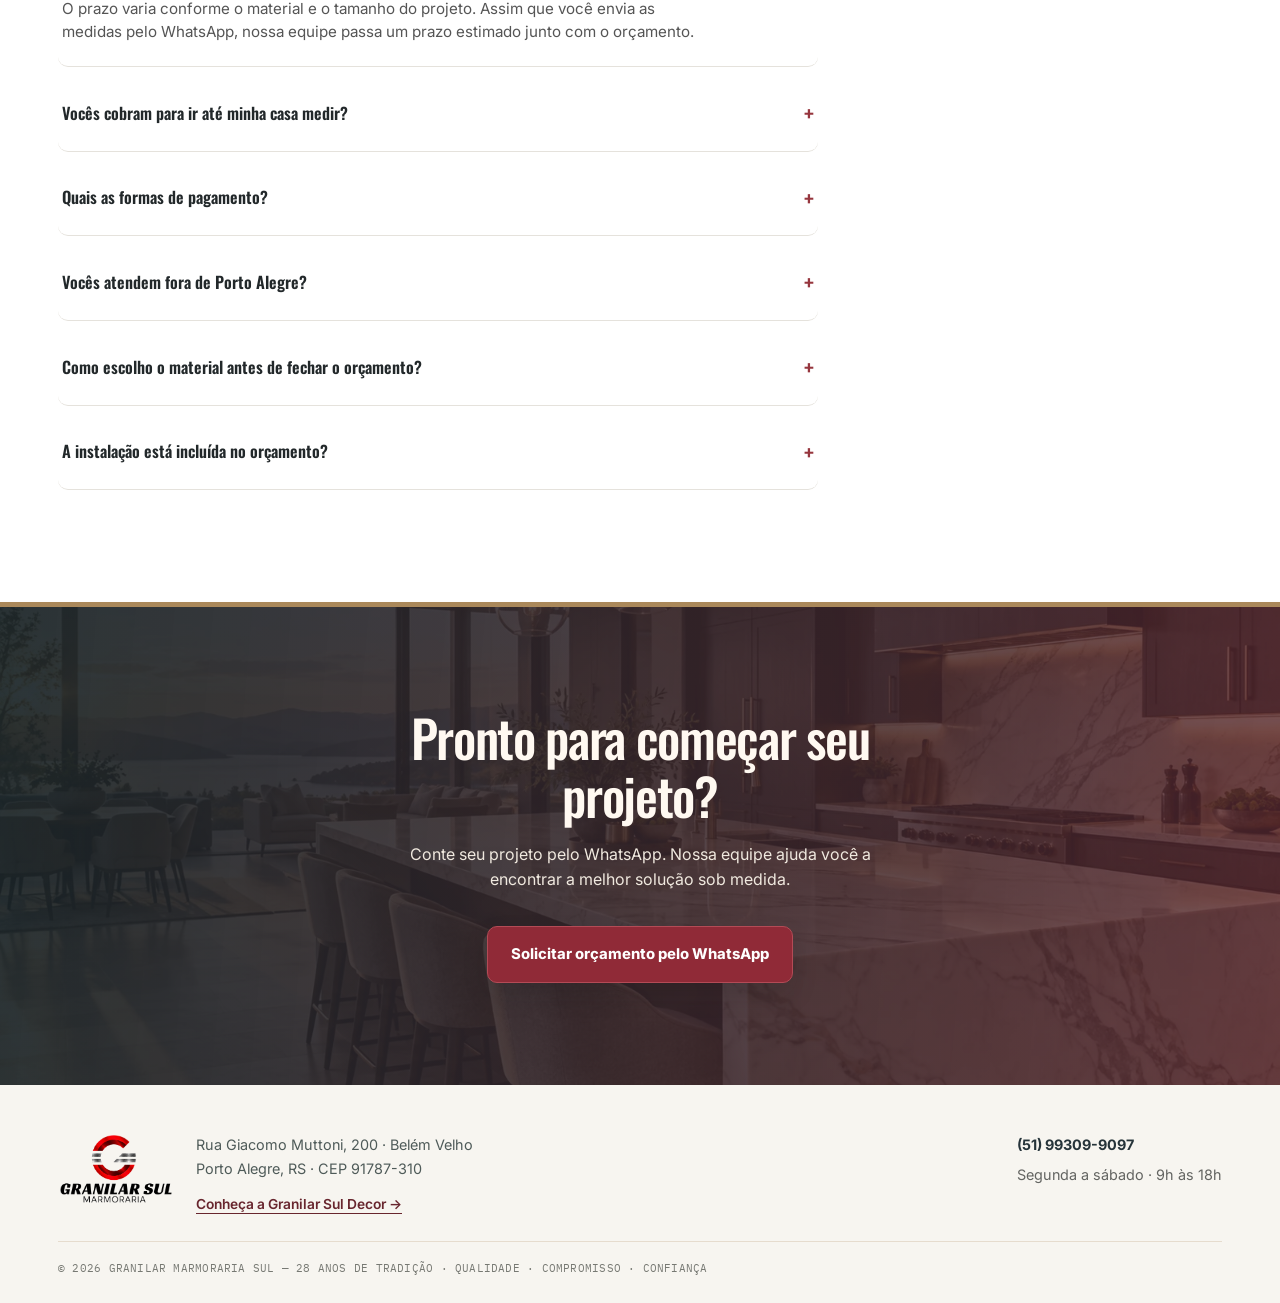
==== commit 3a0c17ad: "Organizar endereço e contato no rodapé da página principal" ====
--- a/index.html
+++ b/index.html
@@ -524,7 +524,7 @@
 <link rel="stylesheet" href="/assets/granilar-navigation.css?v=20261117b">
 <link rel="stylesheet" href="/assets/granilar-visuals.css?v=20261117c">
 <link rel="stylesheet" href="/assets/granilar-growth.css?v=20261117b">
-<link rel="stylesheet" href="/assets/granilar-art-direction.css?v=20261118r2">
+<link rel="stylesheet" href="/assets/granilar-art-direction.css?v=20261118r3">
 <link rel="preload" as="image" href="/assets/granilar-final-20261029/imagem-05.webp" fetchpriority="high">
 </head>
 <body>
@@ -658,7 +658,7 @@
 
 <section class="gs-editorial-story" aria-labelledby="gs-editorial-title">
  <div class="gs-editorial-story-photo">
-  <img src="/assets/granilar-final-20261029/imagem-12.jpg" alt="Projeto de cozinha em Quartzo Calacatta Gold do portfólio Granilar Sul" loading="lazy" decoding="async">
+  <img width="700" height="700" src="/assets/granilar-final-20261029/imagem-12.jpg" alt="Projeto de cozinha em Quartzo Calacatta Gold do portfólio Granilar Sul" loading="lazy" decoding="async">
  </div>
  <div class="gs-editorial-story-copy">
   <span>Detalhes que fazem diferença</span>
@@ -852,15 +852,18 @@
   <div class="wrap">
     <div class="foot-grid">
       <div class="foot-brand">
-        <img src="/assets/granilar-final-20261029/imagem-06.png" width="700" height="434" decoding="async" alt="Granilar Sul Marmoraria">
-        <div>
-          <p style="margin-top:2px; max-width:32ch;">Rua Giacomo Muttoni, 200 — Belém Velho, Porto Alegre/RS — CEP 91787-310</p>
-          <a href="decor/" class="gsd-footer-link">Visite a Granilar Sul Decor →</a>
+        <img src="/assets/granilar-final-20261029/imagem-06.png" width="700" height="434" loading="lazy" decoding="async" alt="Granilar Sul Marmoraria">
+        <div class="gs-footer-info">
+          <address class="gs-footer-address">
+            <span>Rua Giacomo Muttoni, 200 · Belém Velho</span>
+            <span>Porto Alegre, RS · CEP 91787-310</span>
+          </address>
+          <a href="decor/" class="gsd-footer-link">Conheça a Granilar Sul Decor →</a>
         </div>
       </div>
-      <div>
-        <p>(51) 99309-9097</p>
-        <p style="margin-top:6px;">Seg a Sáb · 9h às 18h</p>
+      <div class="gs-footer-contact">
+        <p><a href="tel:+5551993099097">(51) 99309-9097</a></p>
+        <p style="margin-top:6px;">Segunda a sábado · 9h às 18h</p>
       </div>
     </div>
     <div class="foot-bottom">© 2026 GRANILAR MARMORARIA SUL — 28 ANOS DE TRADIÇÃO · QUALIDADE · COMPROMISSO · CONFIANÇA</div>
--- a/assets/granilar-art-direction.css
+++ b/assets/granilar-art-direction.css
@@ -263,3 +263,101 @@
   outline:3px solid #902f3e;
   outline-offset:-3px;
 }
+
+
+/* Rodapé responsivo — logotipo discreto e informações legíveis no celular. */
+footer .foot-grid{
+  display:grid;
+  grid-template-columns:minmax(0, 1fr) max-content;
+  align-items:start;
+  column-gap:clamp(24px,4vw,64px);
+}
+footer .foot-brand{
+  min-width:0;
+  align-items:flex-start;
+  gap:22px;
+}
+footer .foot-brand img{
+  width:116px;
+  max-width:116px;
+  height:auto;
+  max-height:none;
+  flex:0 0 116px;
+  object-fit:contain;
+}
+footer .gs-footer-info{min-width:0}
+footer .gs-footer-address{
+  display:block;
+  margin:0;
+  max-width:38ch;
+  color:#4f5b59;
+  font-size:.9rem;
+  font-style:normal;
+  line-height:1.7;
+}
+footer .gs-footer-address span{display:block}
+footer .gs-footer-contact{
+  color:#4f5b59;
+  font-size:.9rem;
+  line-height:1.65;
+}
+footer .gs-footer-contact a{
+  color:#26343a;
+  text-decoration:none;
+  font-weight:700;
+}
+footer .gs-footer-contact a:hover{text-decoration:underline}
+footer .gsd-footer-link{
+  margin-top:12px;
+  text-underline-offset:4px;
+}
+@media(max-width:680px){
+  footer{padding:38px 0 32px}
+  footer .foot-grid{
+    display:flex;
+    flex-direction:column;
+    align-items:stretch;
+    gap:22px;
+    margin-bottom:24px;
+  }
+  footer .foot-brand{
+    width:100%;
+    flex-direction:column;
+    align-items:center;
+    text-align:center;
+    gap:12px;
+  }
+  footer .foot-brand img{
+    width:100px;
+    max-width:100px;
+    height:auto;
+    flex:0 0 auto;
+  }
+  footer .gs-footer-info{width:100%}
+  footer .gs-footer-address{
+    max-width:none;
+    font-size:.88rem;
+    line-height:1.65;
+  }
+  footer .gsd-footer-link{
+    display:inline-flex;
+    align-items:center;
+    justify-content:center;
+    min-height:44px;
+    margin-top:9px;
+    font-size:.85rem;
+  }
+  footer .gs-footer-contact{
+    width:100%;
+    padding-top:18px;
+    border-top:1px solid #e0d9d0;
+    text-align:center;
+  }
+  footer .foot-bottom{
+    text-align:center;
+    line-height:1.65;
+    padding:18px 6px 0;
+    font-size:.65rem;
+    letter-spacing:0;
+  }
+}
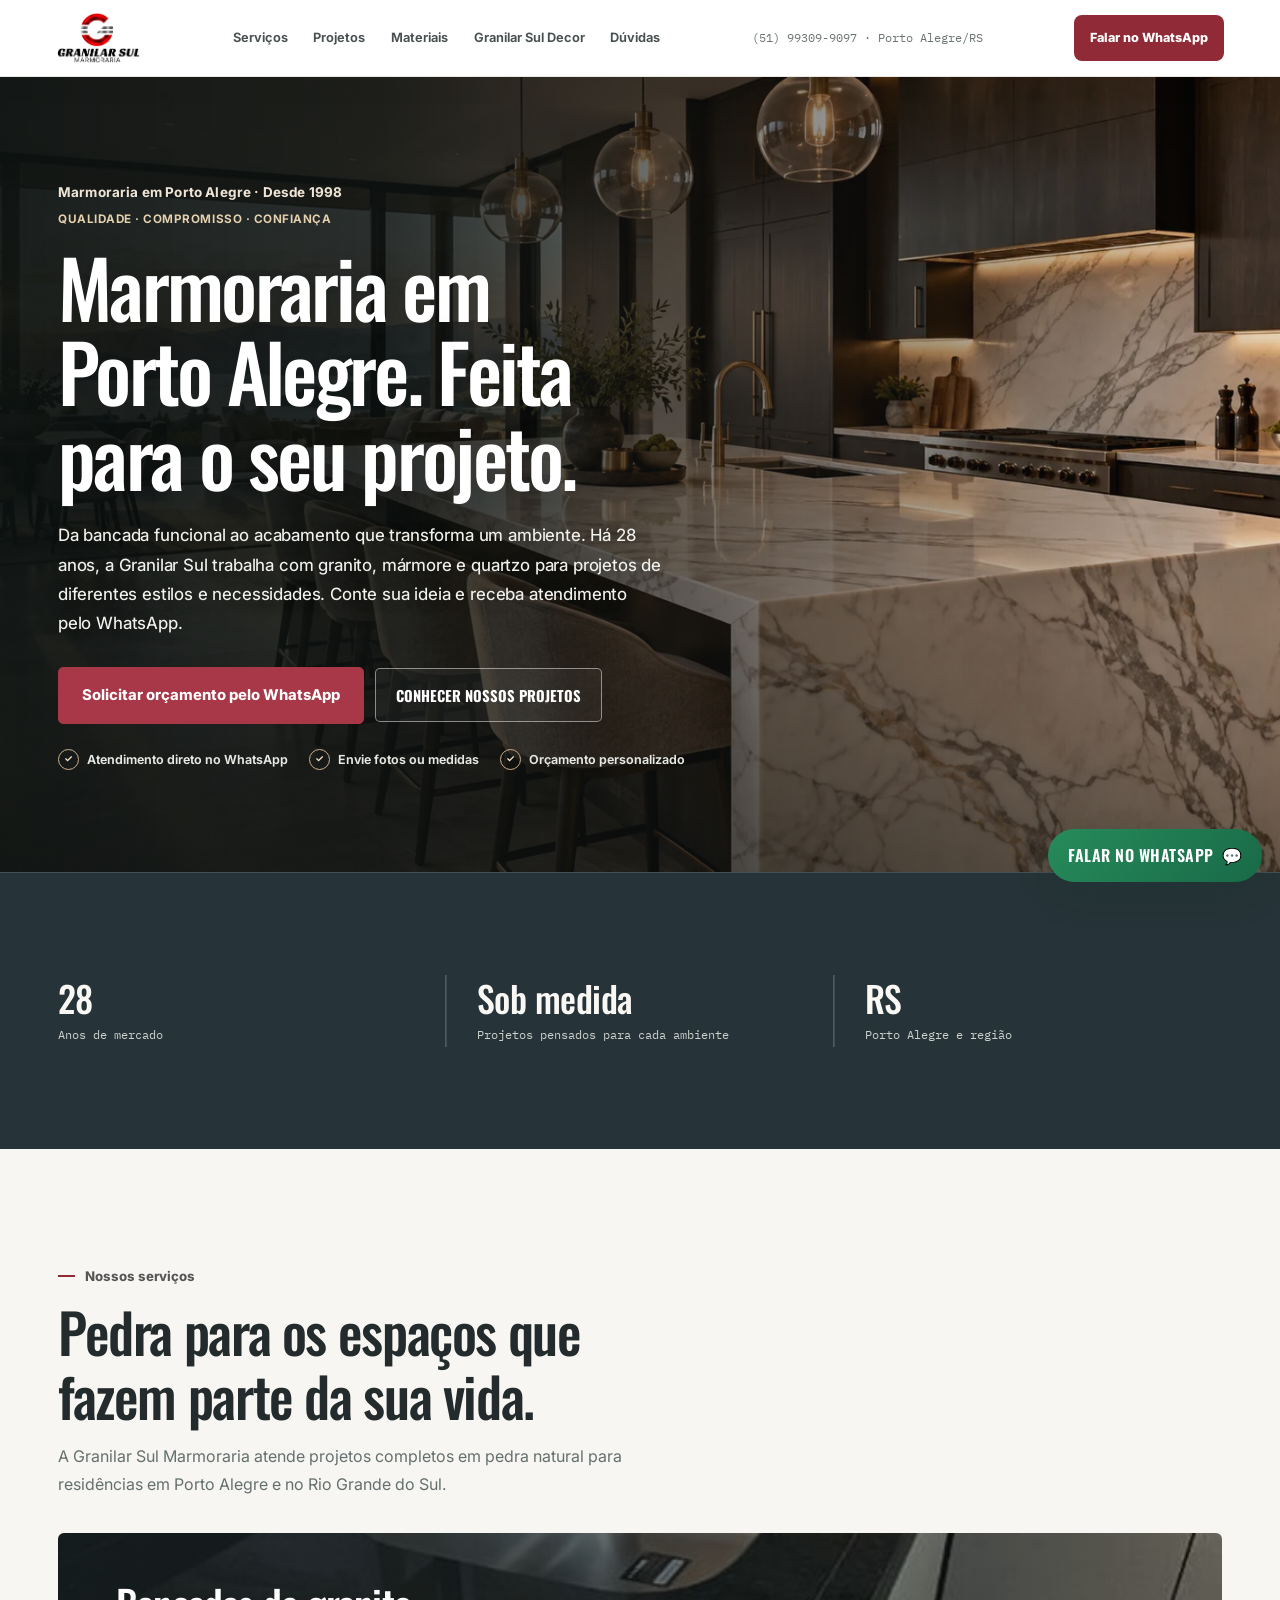
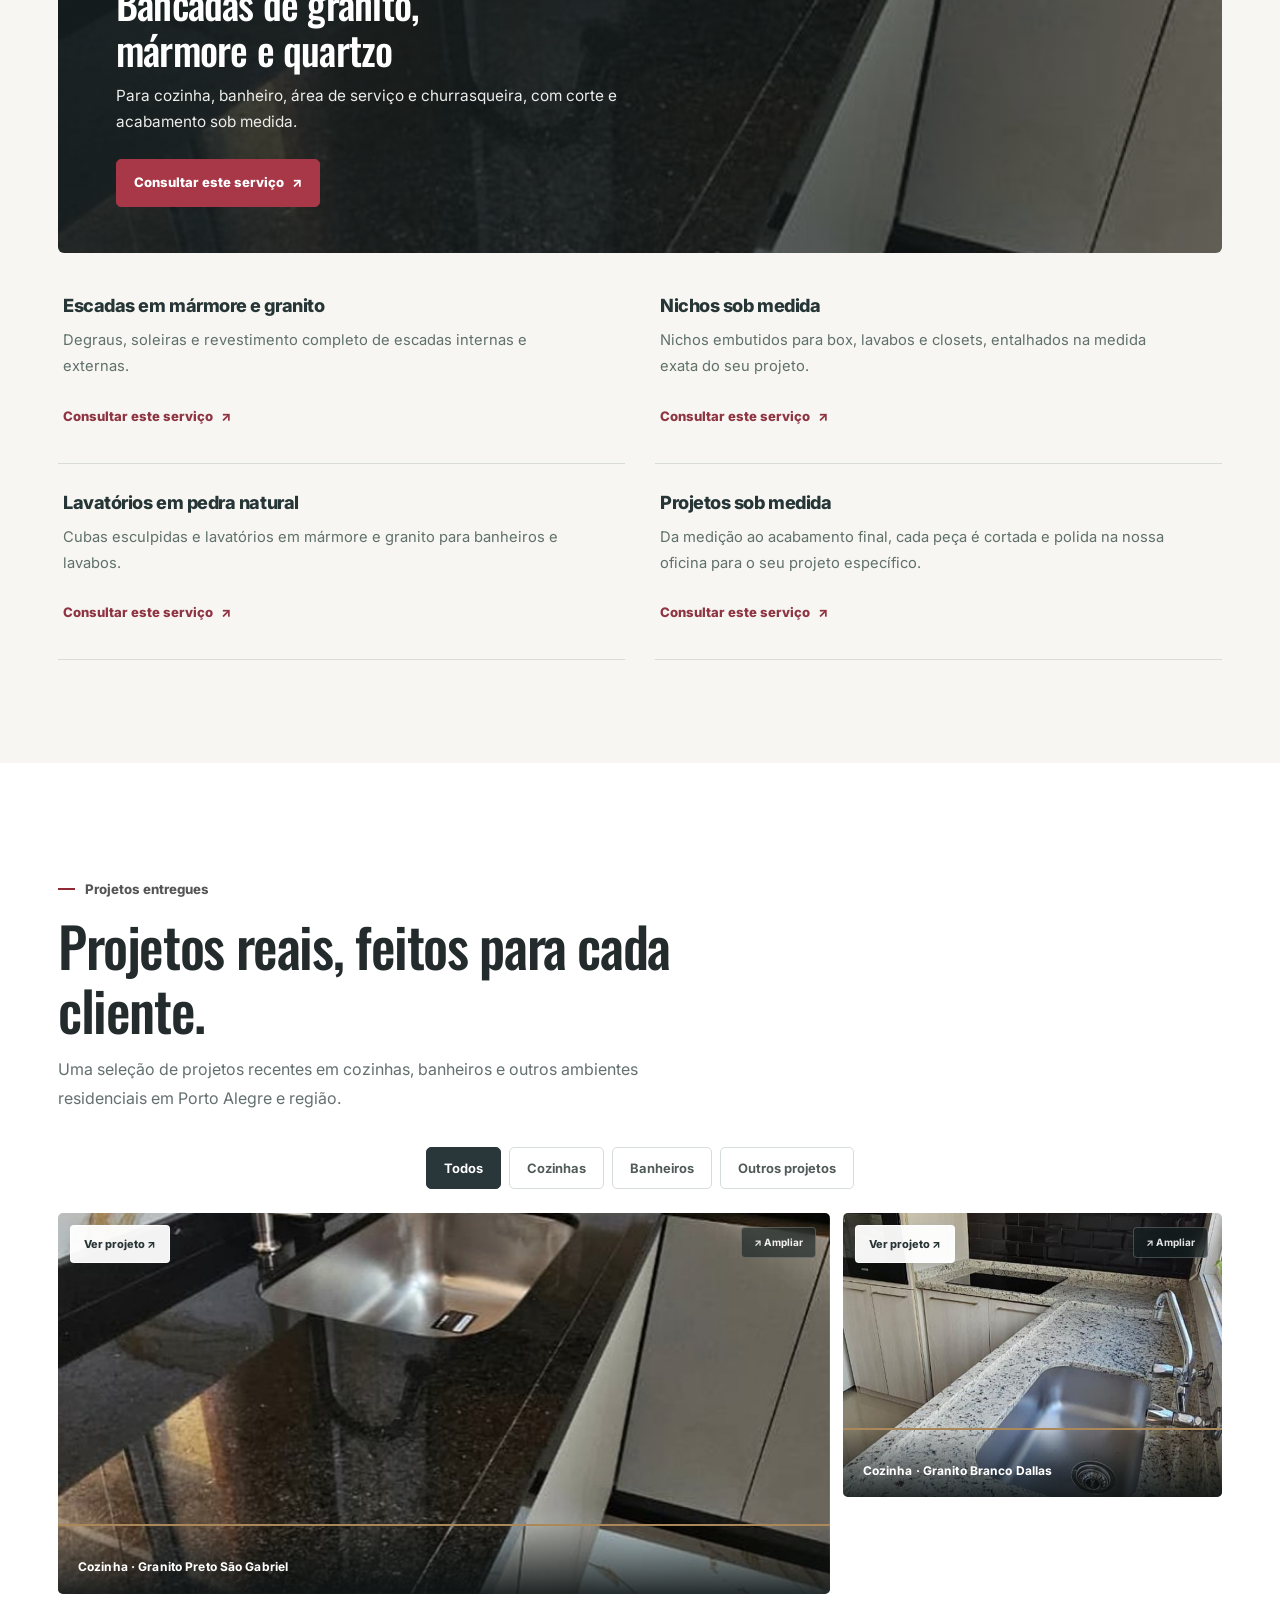
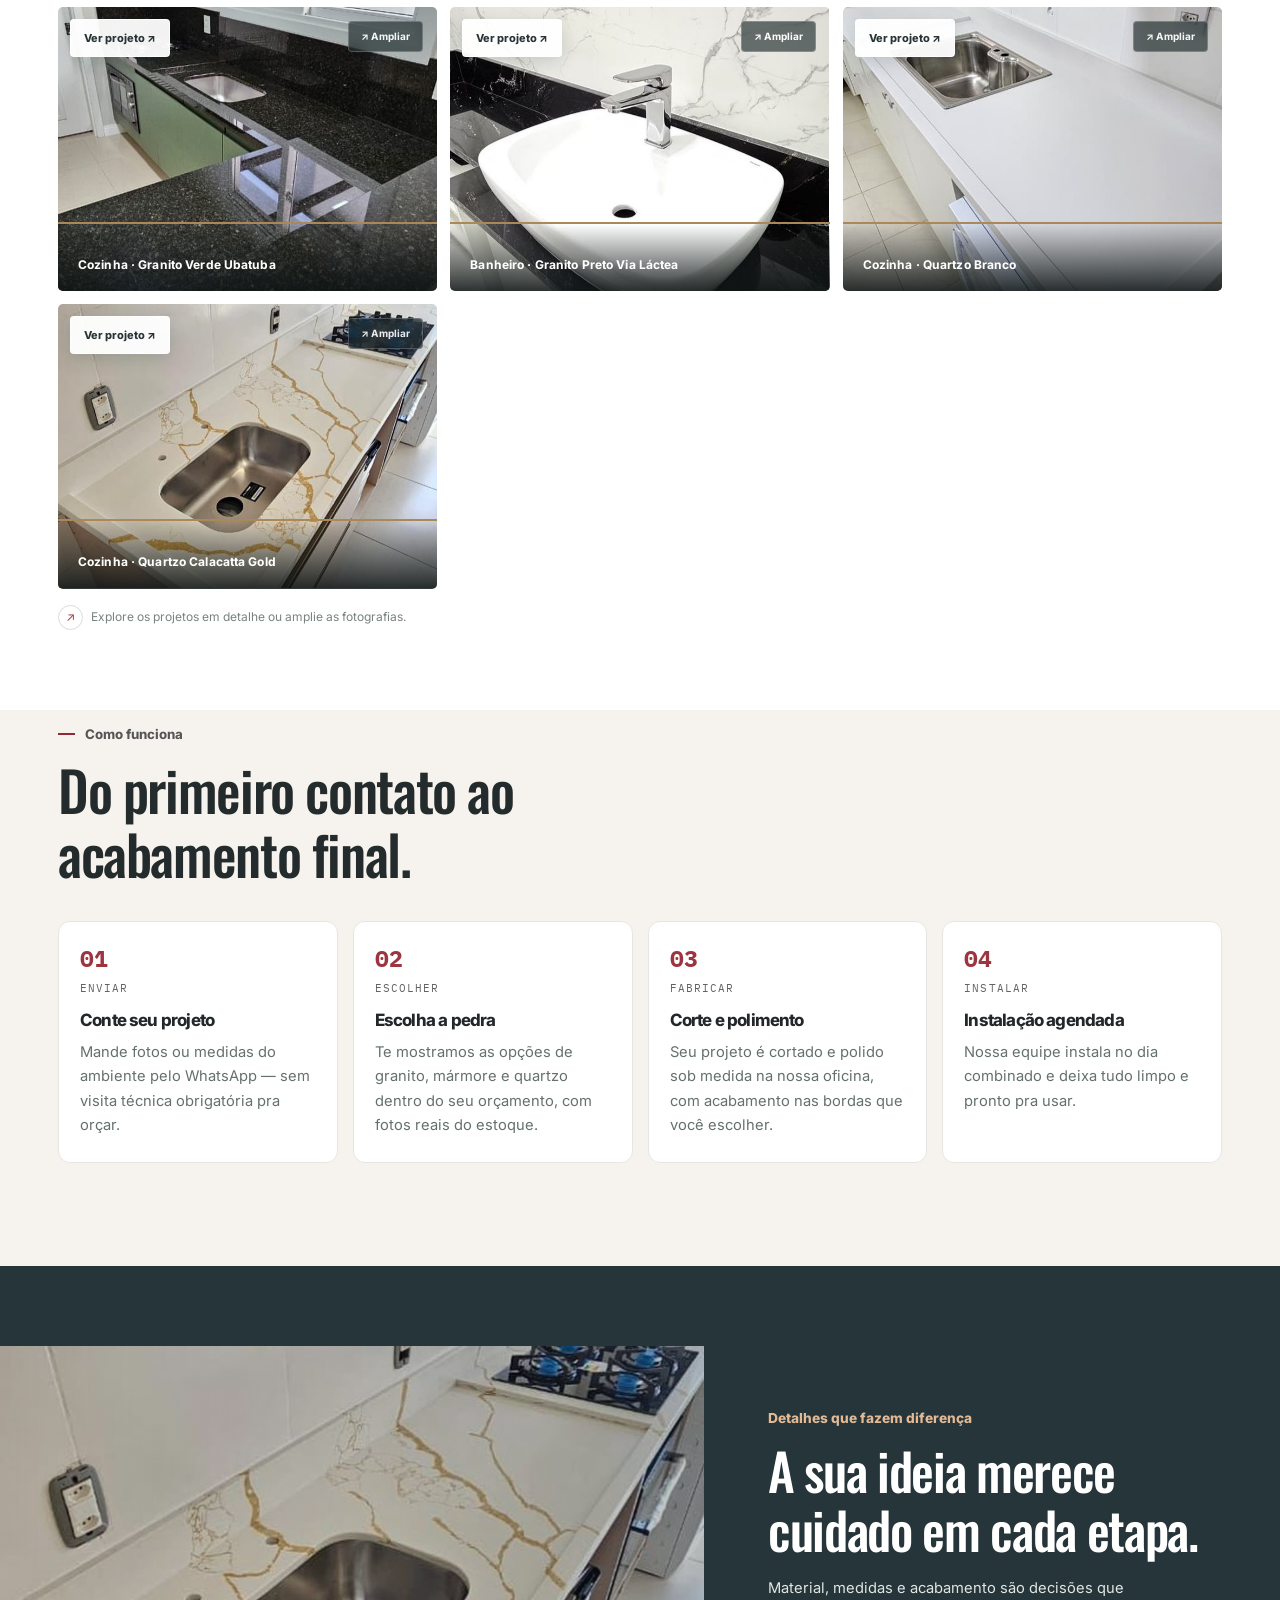
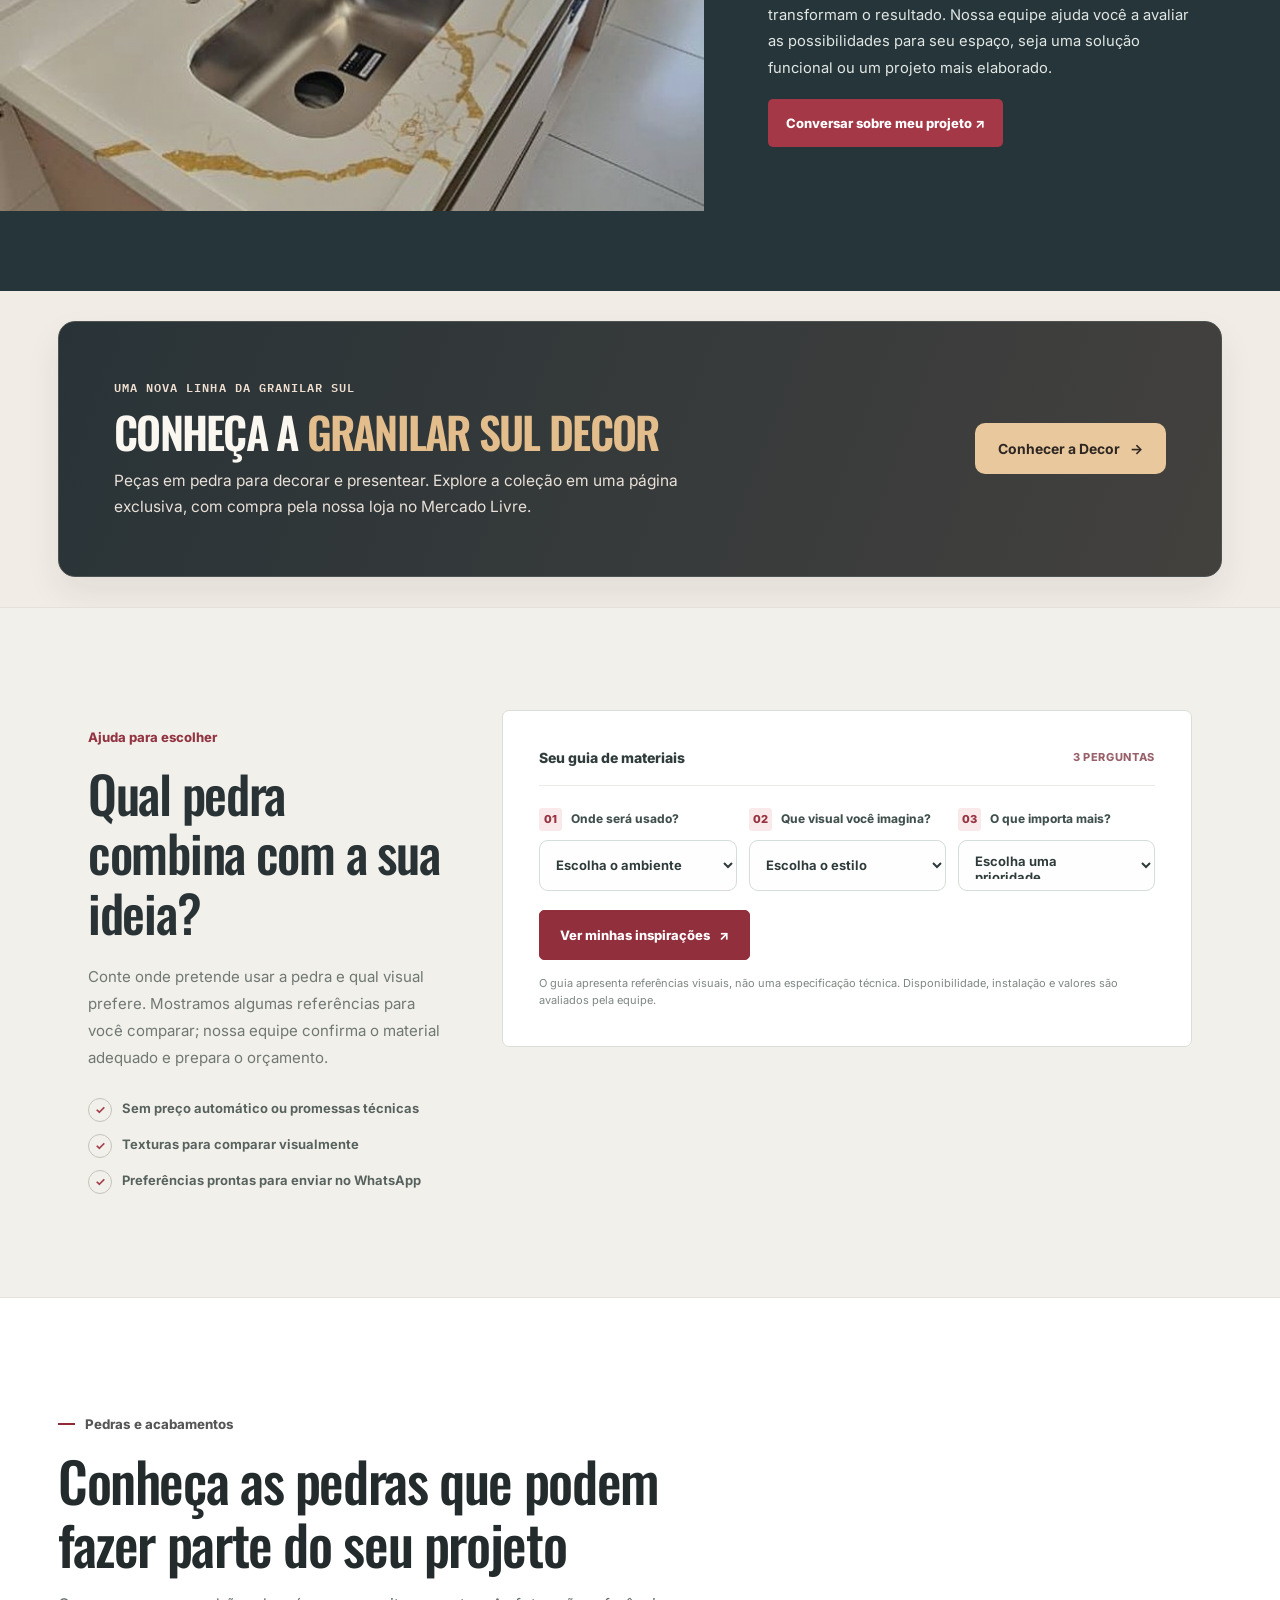
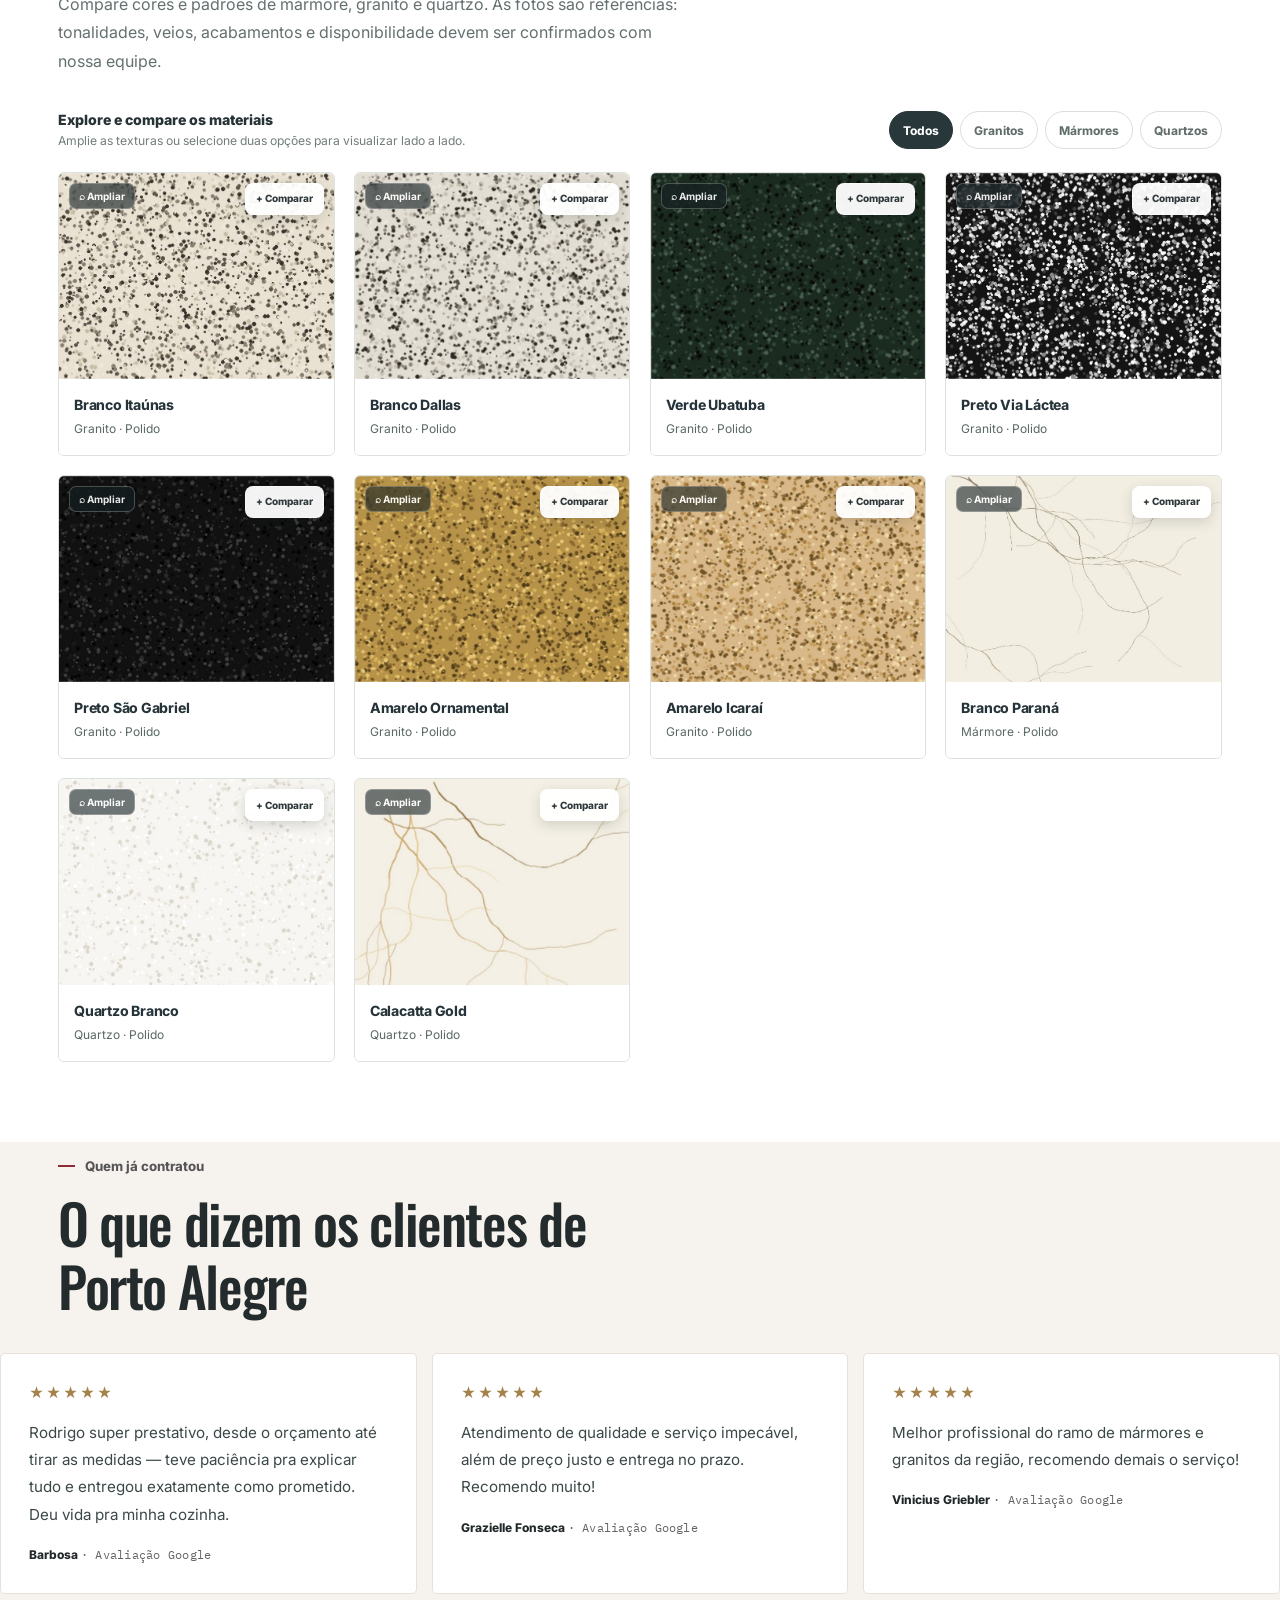
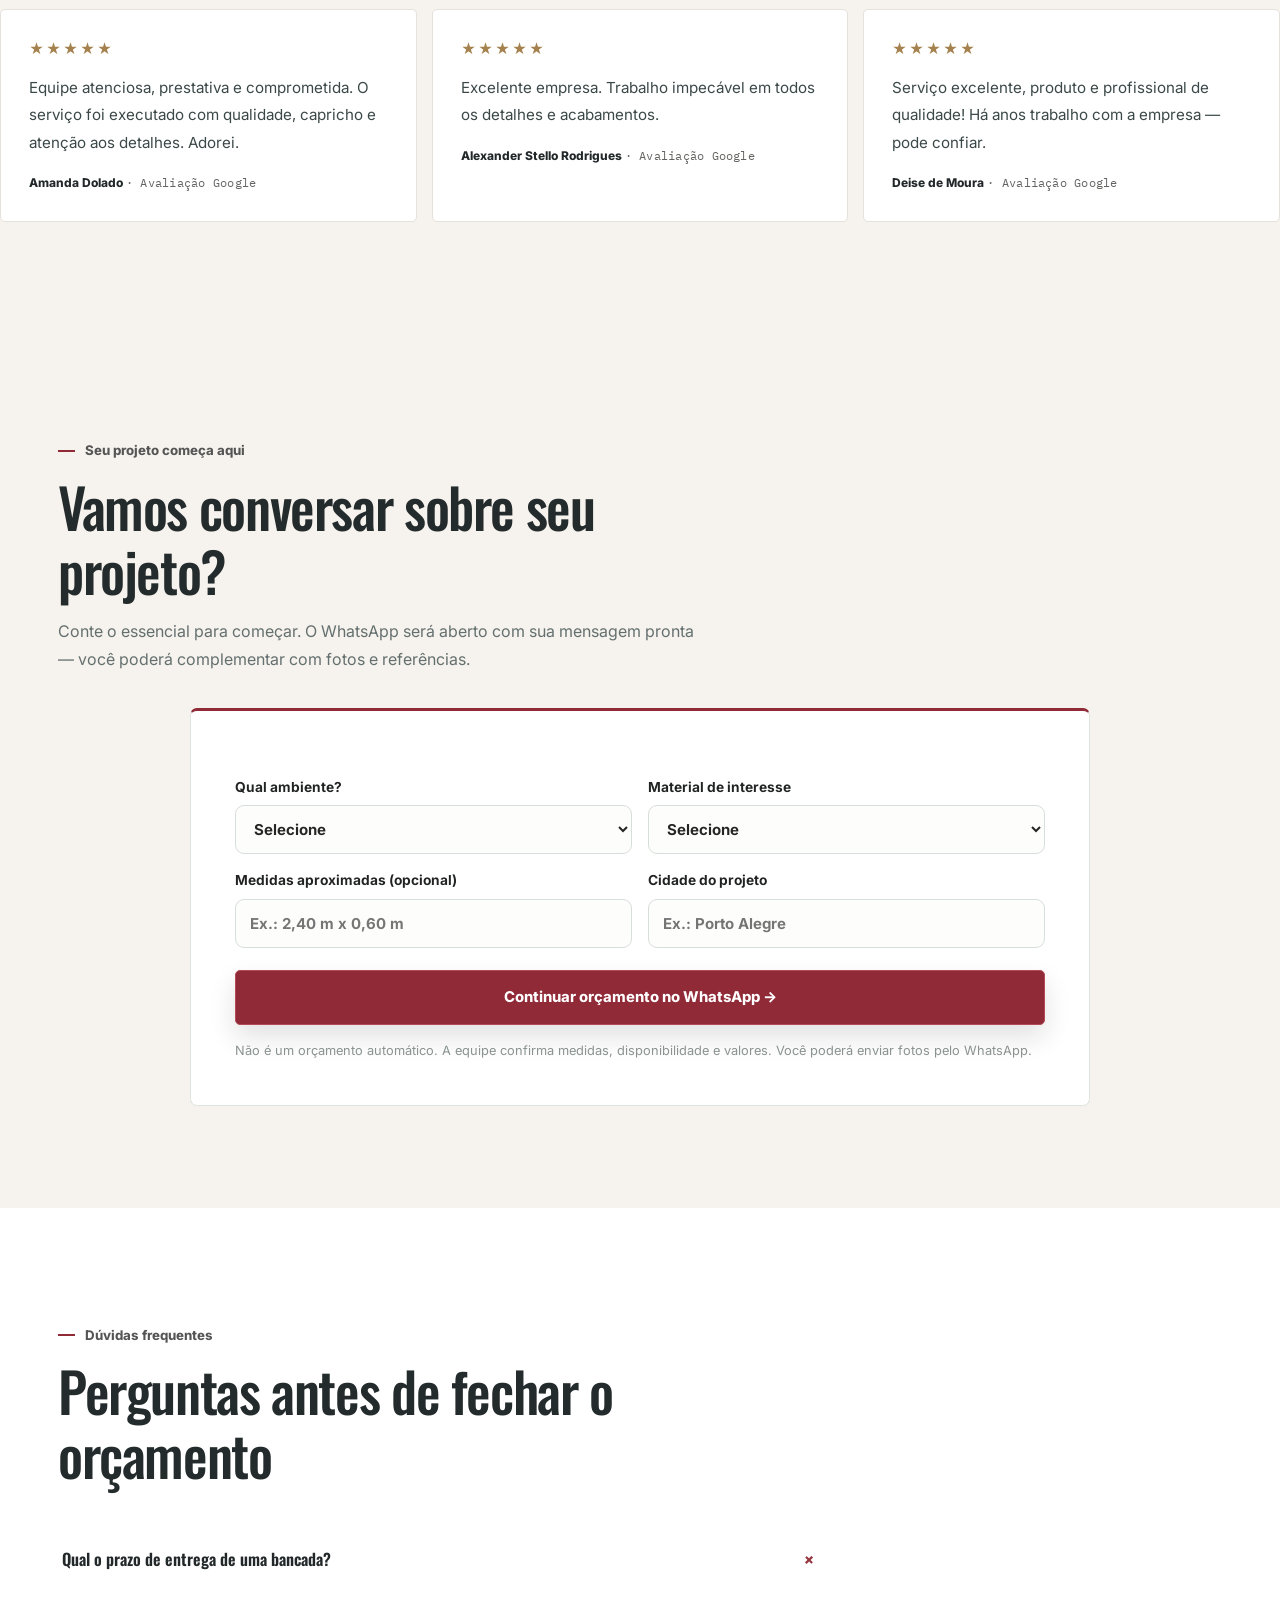
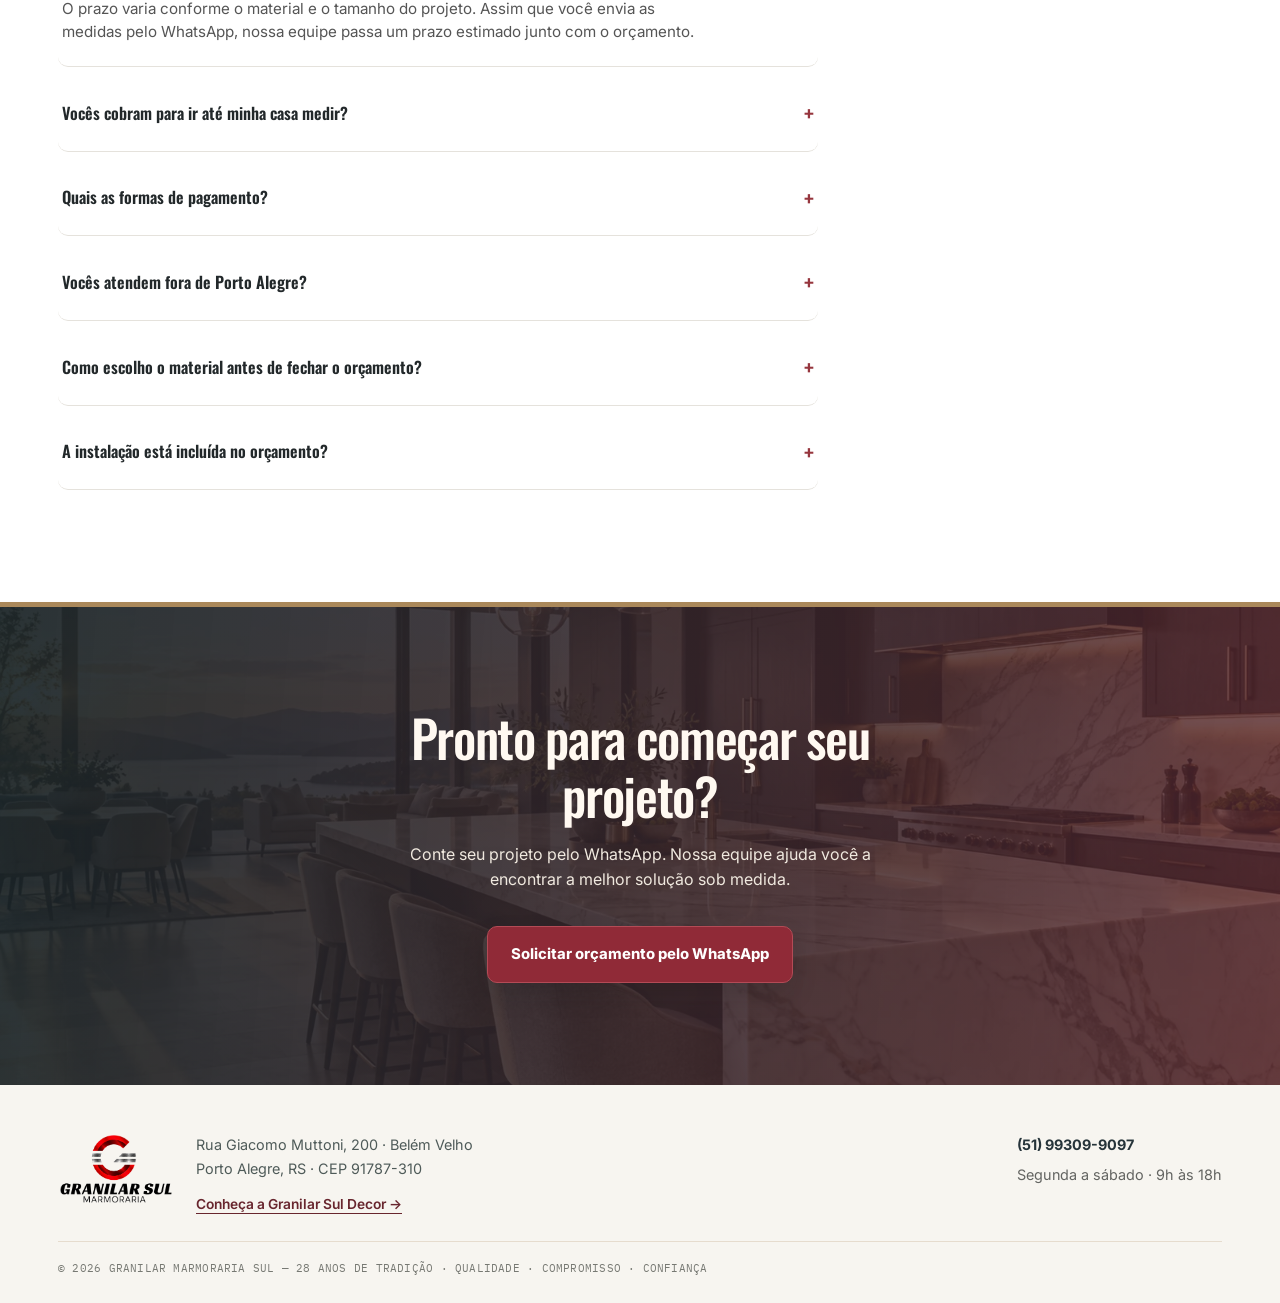
==== commit 2b709c52: "Preserve Google Ads campaign origin in WhatsApp quote messages" ====
--- a/index.html
+++ b/index.html
@@ -877,7 +877,7 @@
 <script>
 (function(){
  const form=document.getElementById('granilar-quote');
- if(form)form.addEventListener('submit',function(e){e.preventDefault();if(!form.reportValidity())return;const d=new FormData(form);const lines=['Olá! Conheci a Granilar Sul pelo site e gostaria de solicitar um orçamento.','', 'Ambiente: '+d.get('ambiente'),'Material: '+d.get('material'),'Medidas aproximadas: '+(d.get('medidas')||'Ainda não informadas'),'Cidade: '+d.get('cidade'),'','Posso enviar fotos e mais detalhes por aqui.'];window.dataLayer=window.dataLayer||[];window.dataLayer.push({event:'orcamento_iniciado',origem:'formulario_site'});window.open('https://wa.me/5551993099097?text='+encodeURIComponent(lines.join('\n')),'_blank','noopener,noreferrer');});
+ if(form)form.addEventListener('submit',function(e){e.preventDefault();if(!form.reportValidity())return;const d=new FormData(form);const source=window.granilarCampaignAttribution&&window.granilarCampaignAttribution.label();const lines=['Olá! Conheci a Granilar Sul pelo site e gostaria de solicitar um orçamento.','', 'Ambiente: '+d.get('ambiente'),'Material: '+d.get('material'),'Medidas aproximadas: '+(d.get('medidas')||'Ainda não informadas'),'Cidade: '+d.get('cidade'),'','Posso enviar fotos e mais detalhes por aqui.'];if(source)lines.push('',source);window.dataLayer=window.dataLayer||[];window.dataLayer.push({event:'orcamento_iniciado',origem:'formulario_site'});window.open('https://wa.me/5551993099097?text='+encodeURIComponent(lines.join('\n')),'_blank','noopener,noreferrer');});
  const filters=document.querySelectorAll('.gallery-filter'),tiles=document.querySelectorAll('.gallery-grid .tile');
  tiles.forEach((tile,i)=>{const alt=(tile.querySelector('img')?.getAttribute('alt')||'').toLowerCase();tile.dataset.category=/cozinha|bancada|ilha|pia/.test(alt)?'cozinha':/banheiro|lavabo|lavatório|cuba|nicho/.test(alt)?'banheiro':'outros';});
  filters.forEach(btn=>btn.addEventListener('click',()=>{const f=btn.dataset.filter;filters.forEach(b=>b.setAttribute('aria-pressed',String(b===btn)));tiles.forEach(t=>t.hidden=f!=='todos'&&t.dataset.category!==f); }));
@@ -894,6 +894,7 @@
   window.dataLayer.push({event:'granilar_whatsapp_click',link_location:link.className || 'site'});
 });
 </script>
+<script src="/assets/granilar-campaign-attribution.js?v=20261118a" defer></script>
 <script src="/assets/granilar-navigation.js?v=20261117e" defer></script>
 <script src="/assets/granilar-visuals.js?v=20261117c" defer></script>
 <script src="/assets/granilar-growth.js?v=20261117c" defer></script>
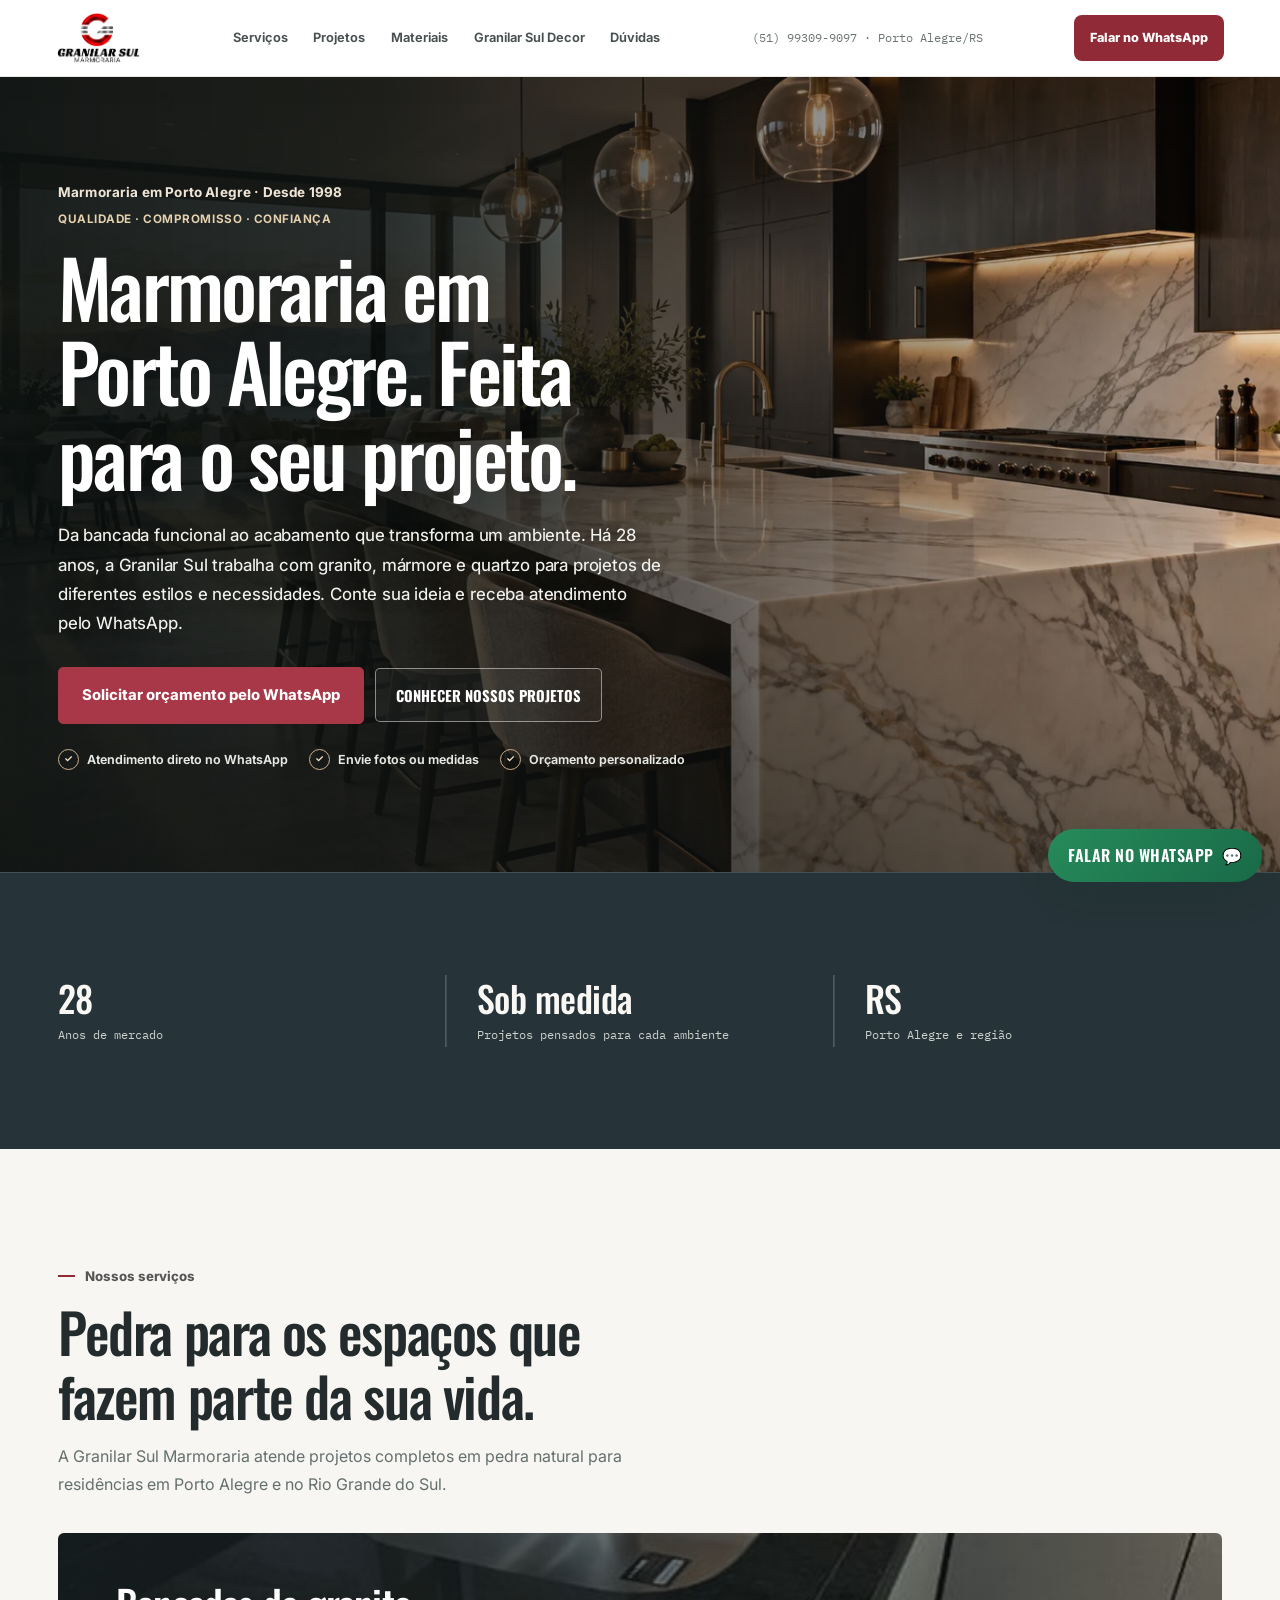
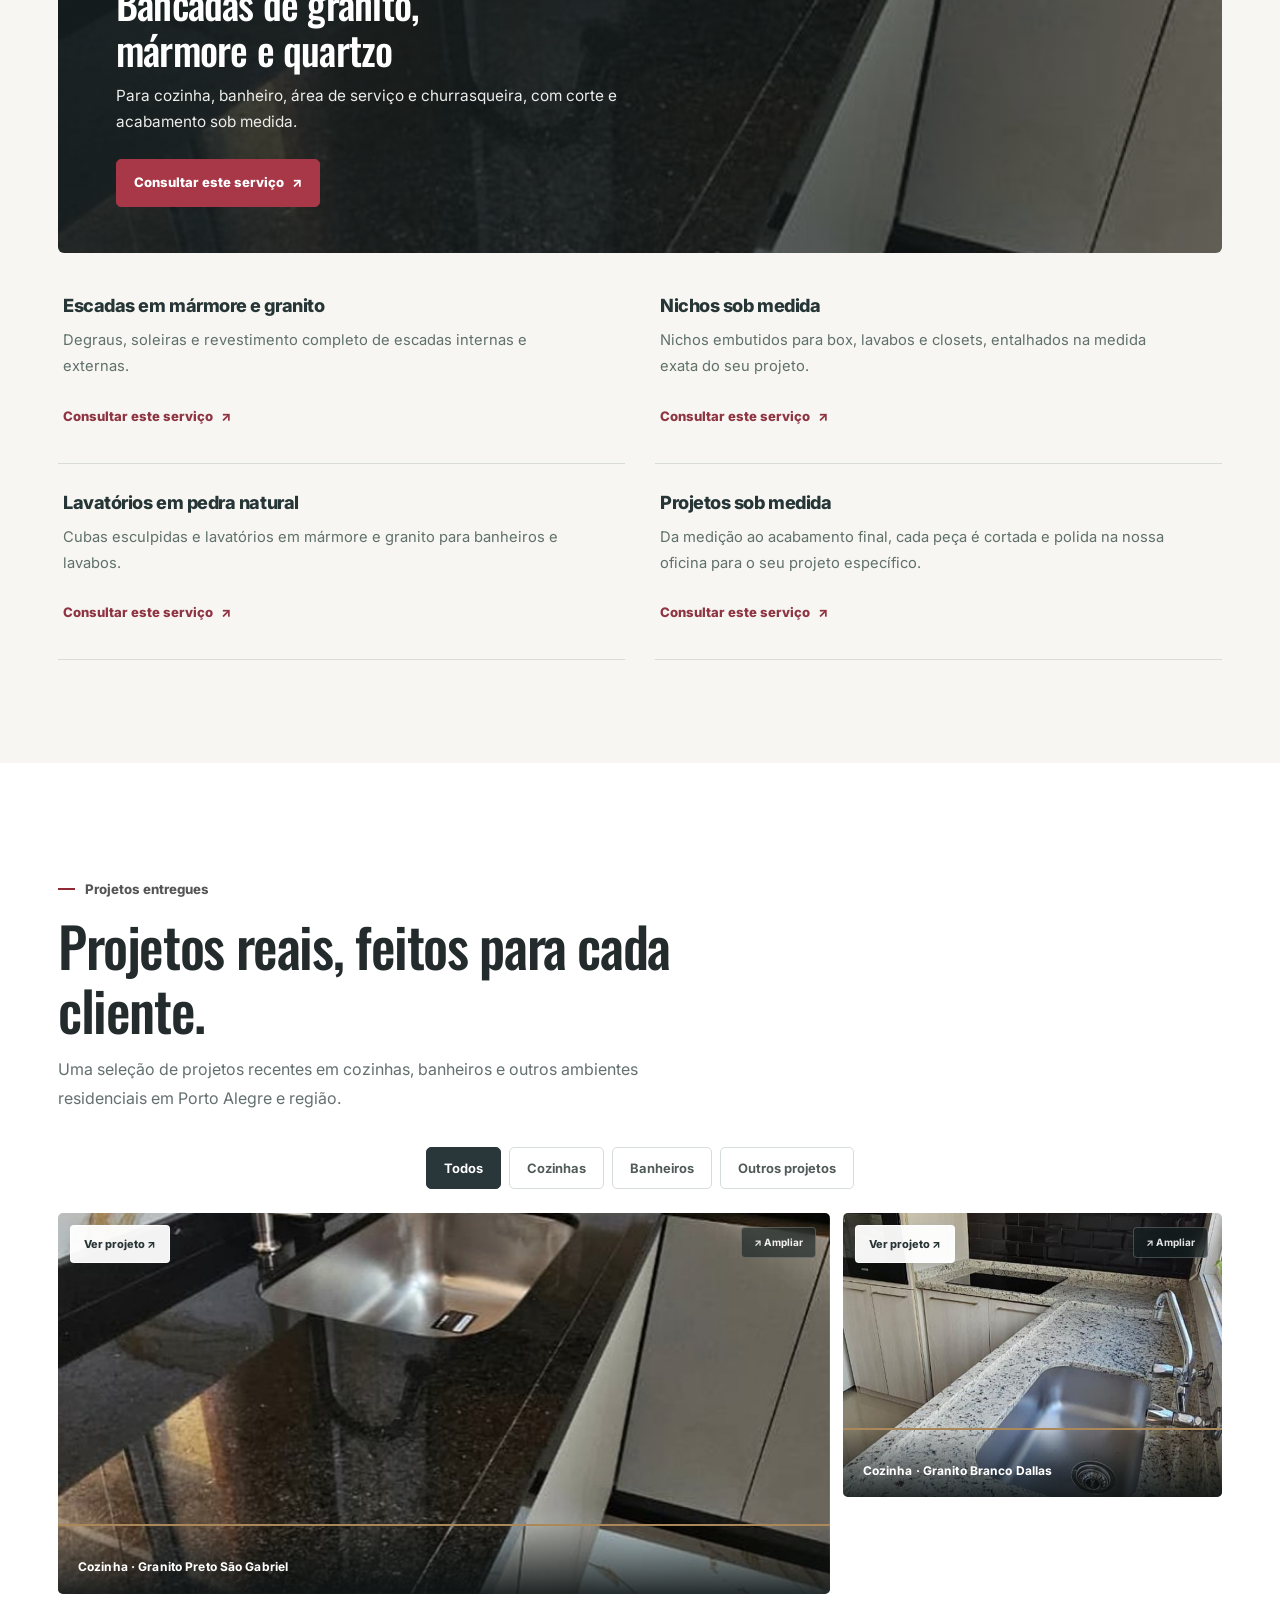
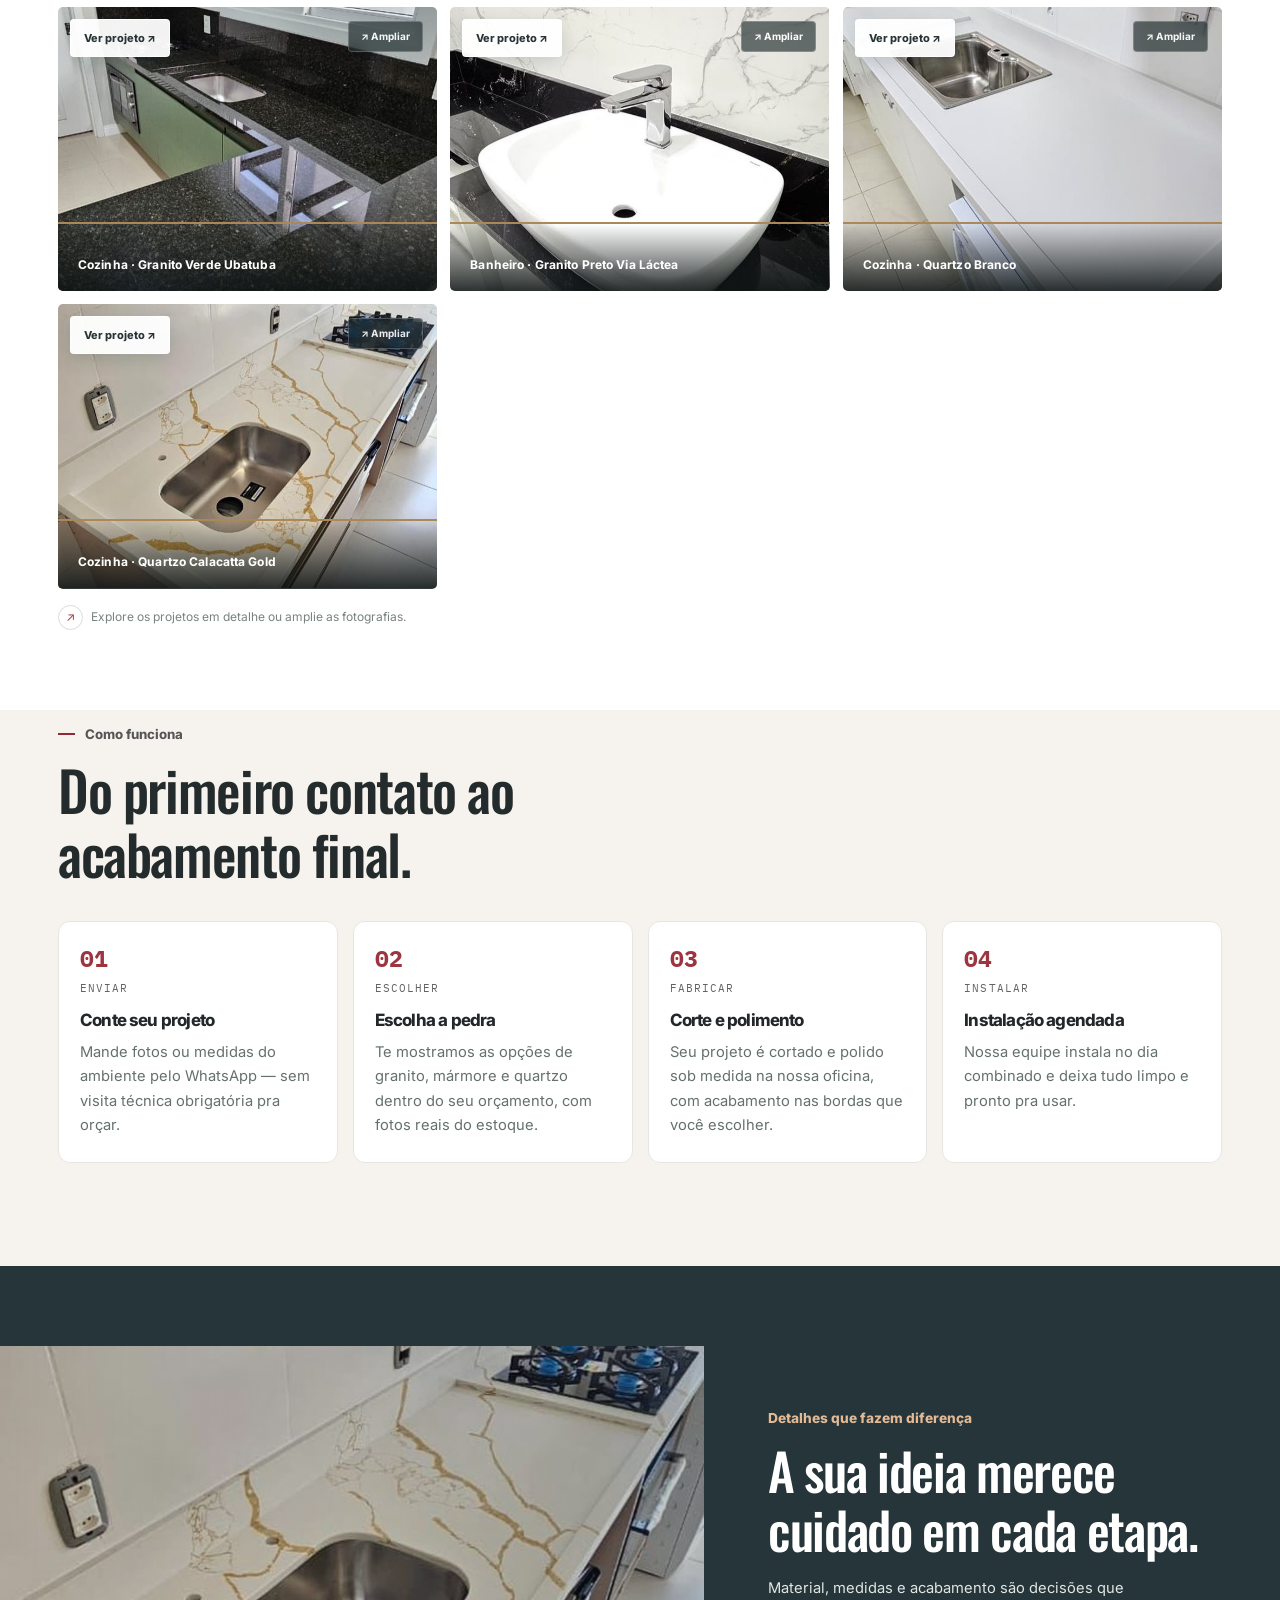
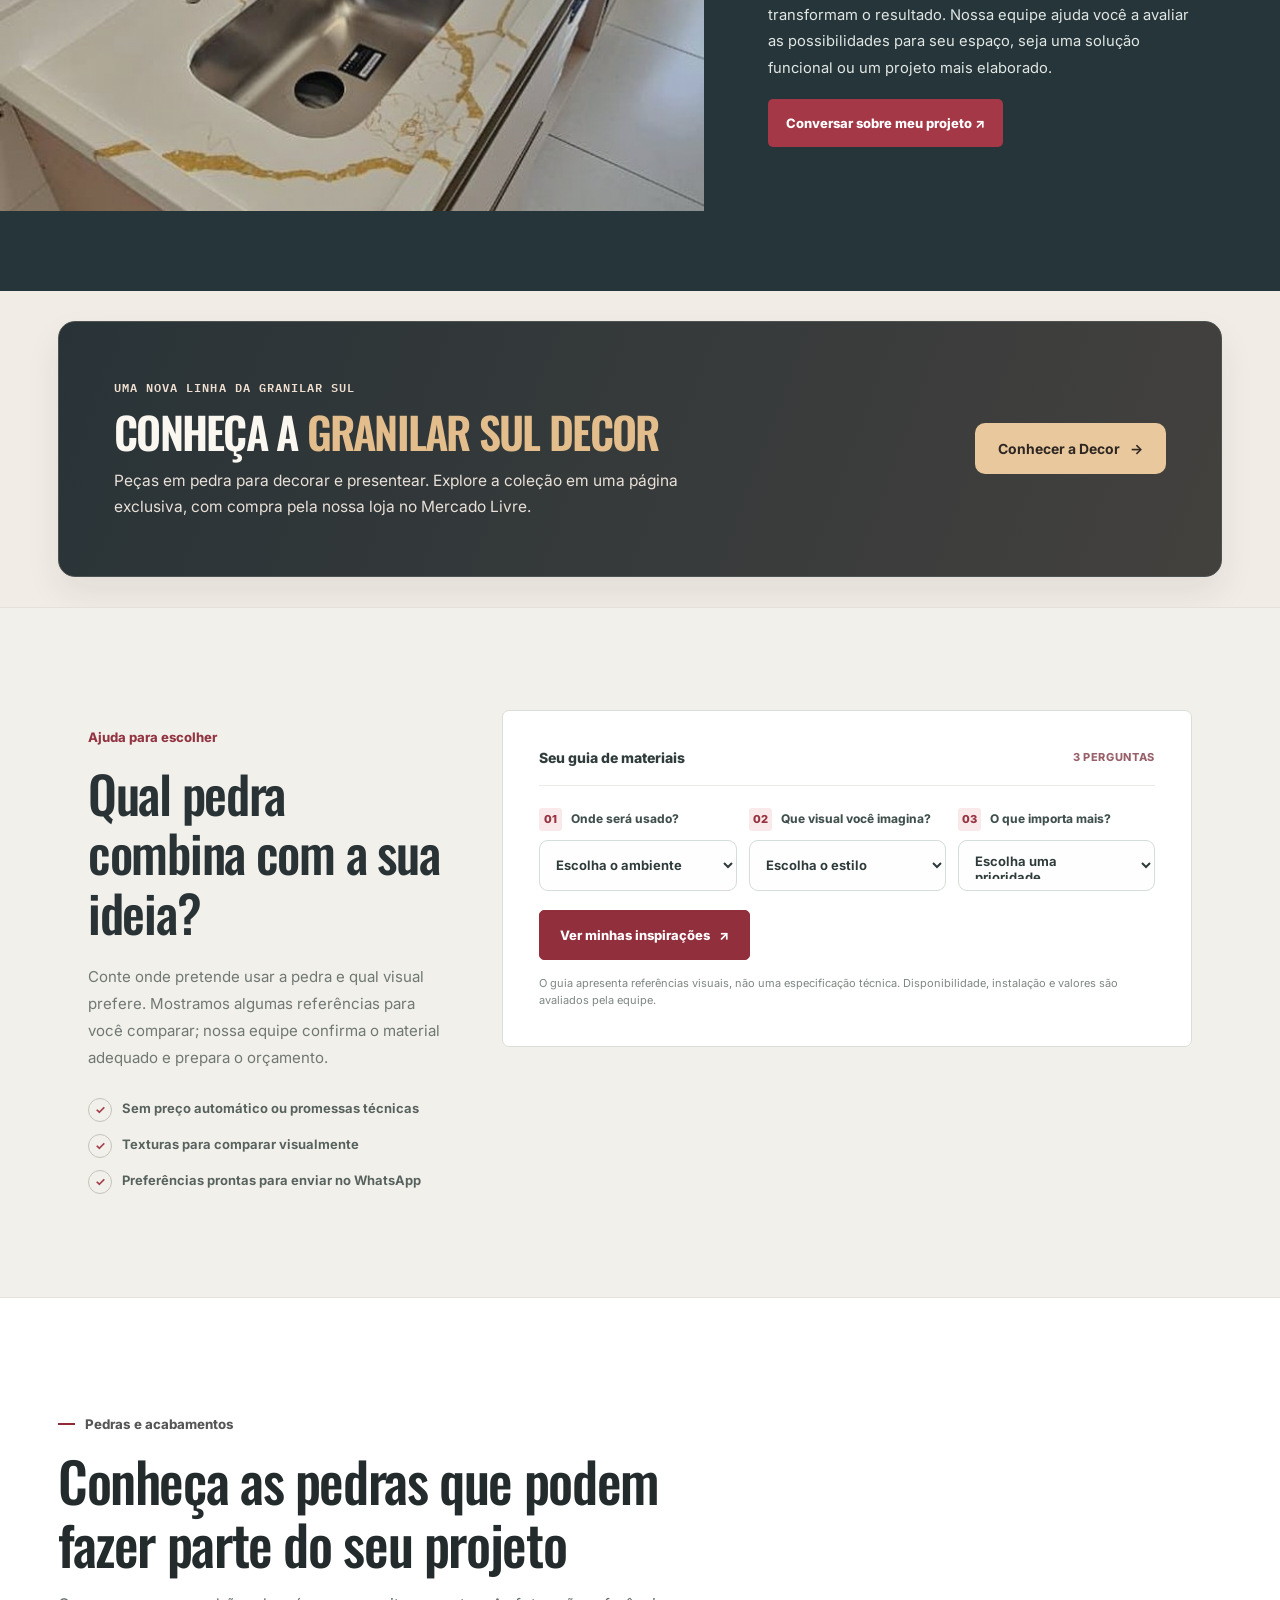
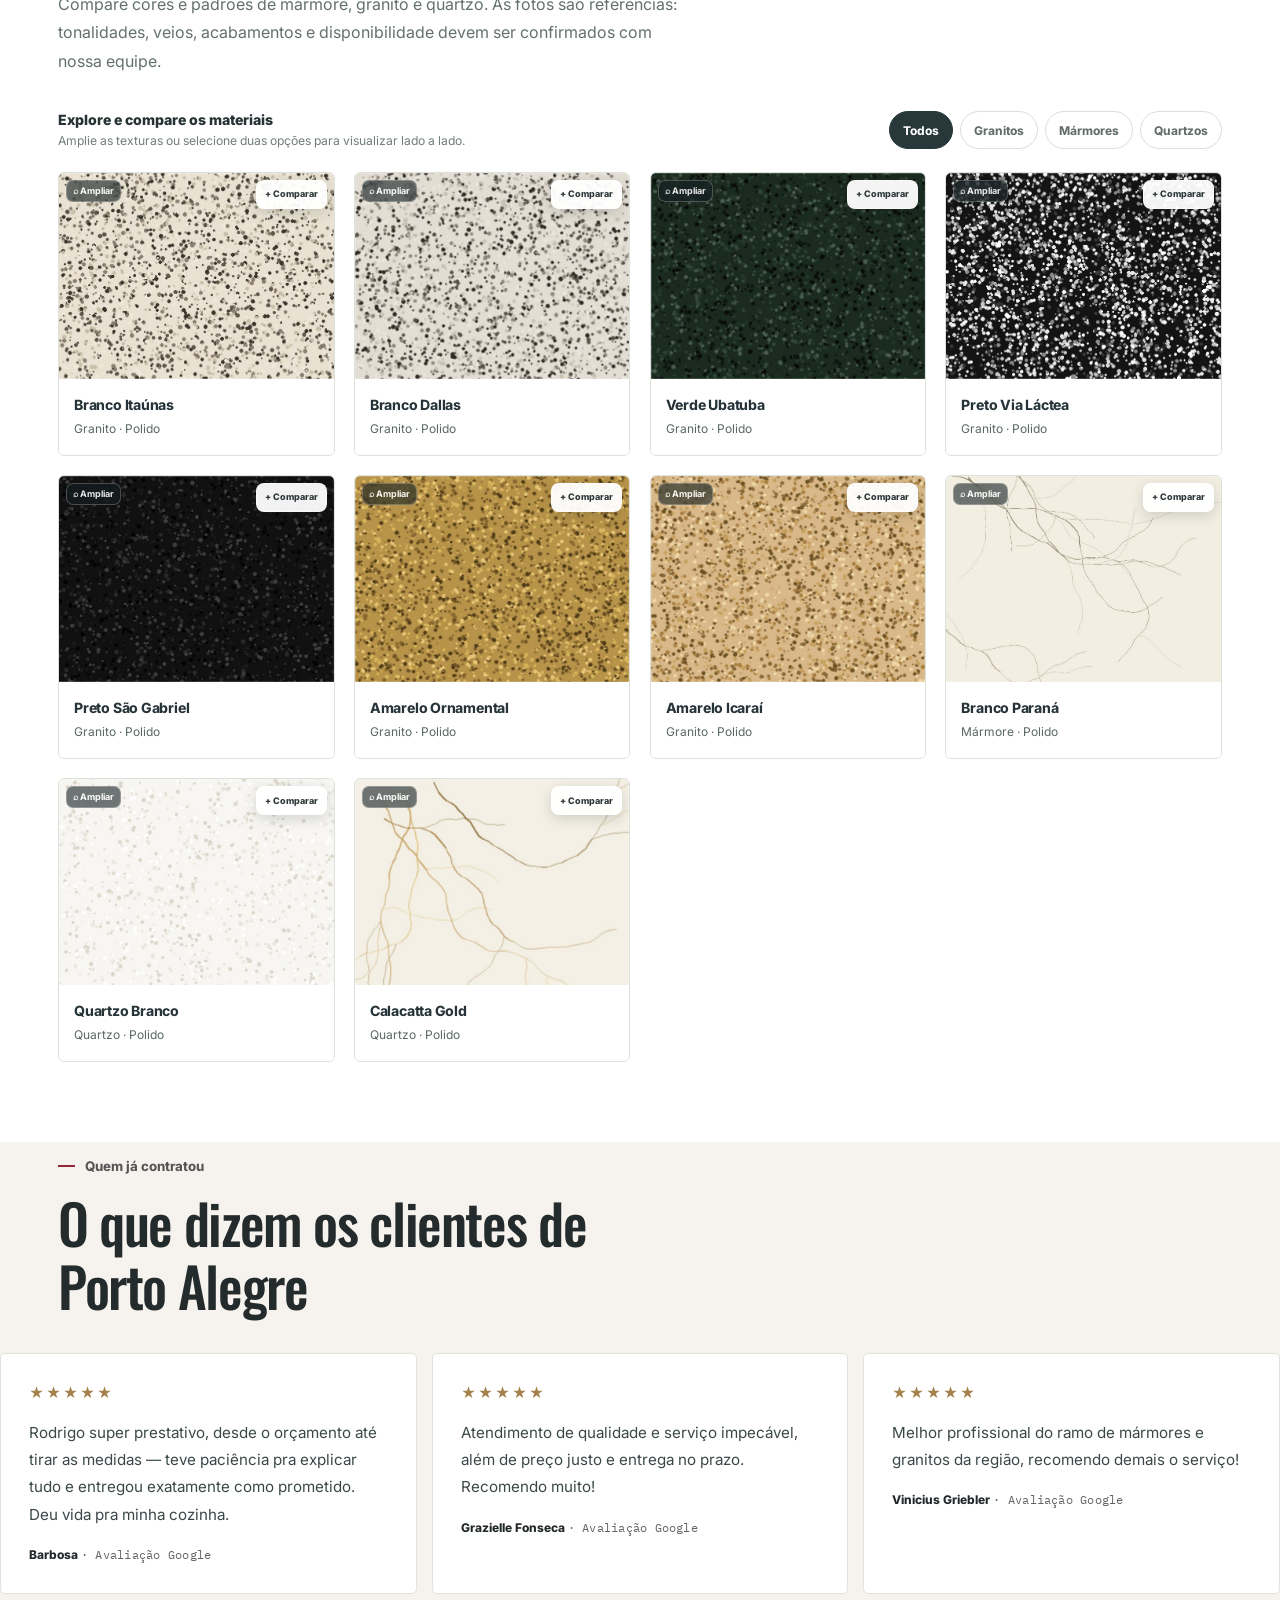
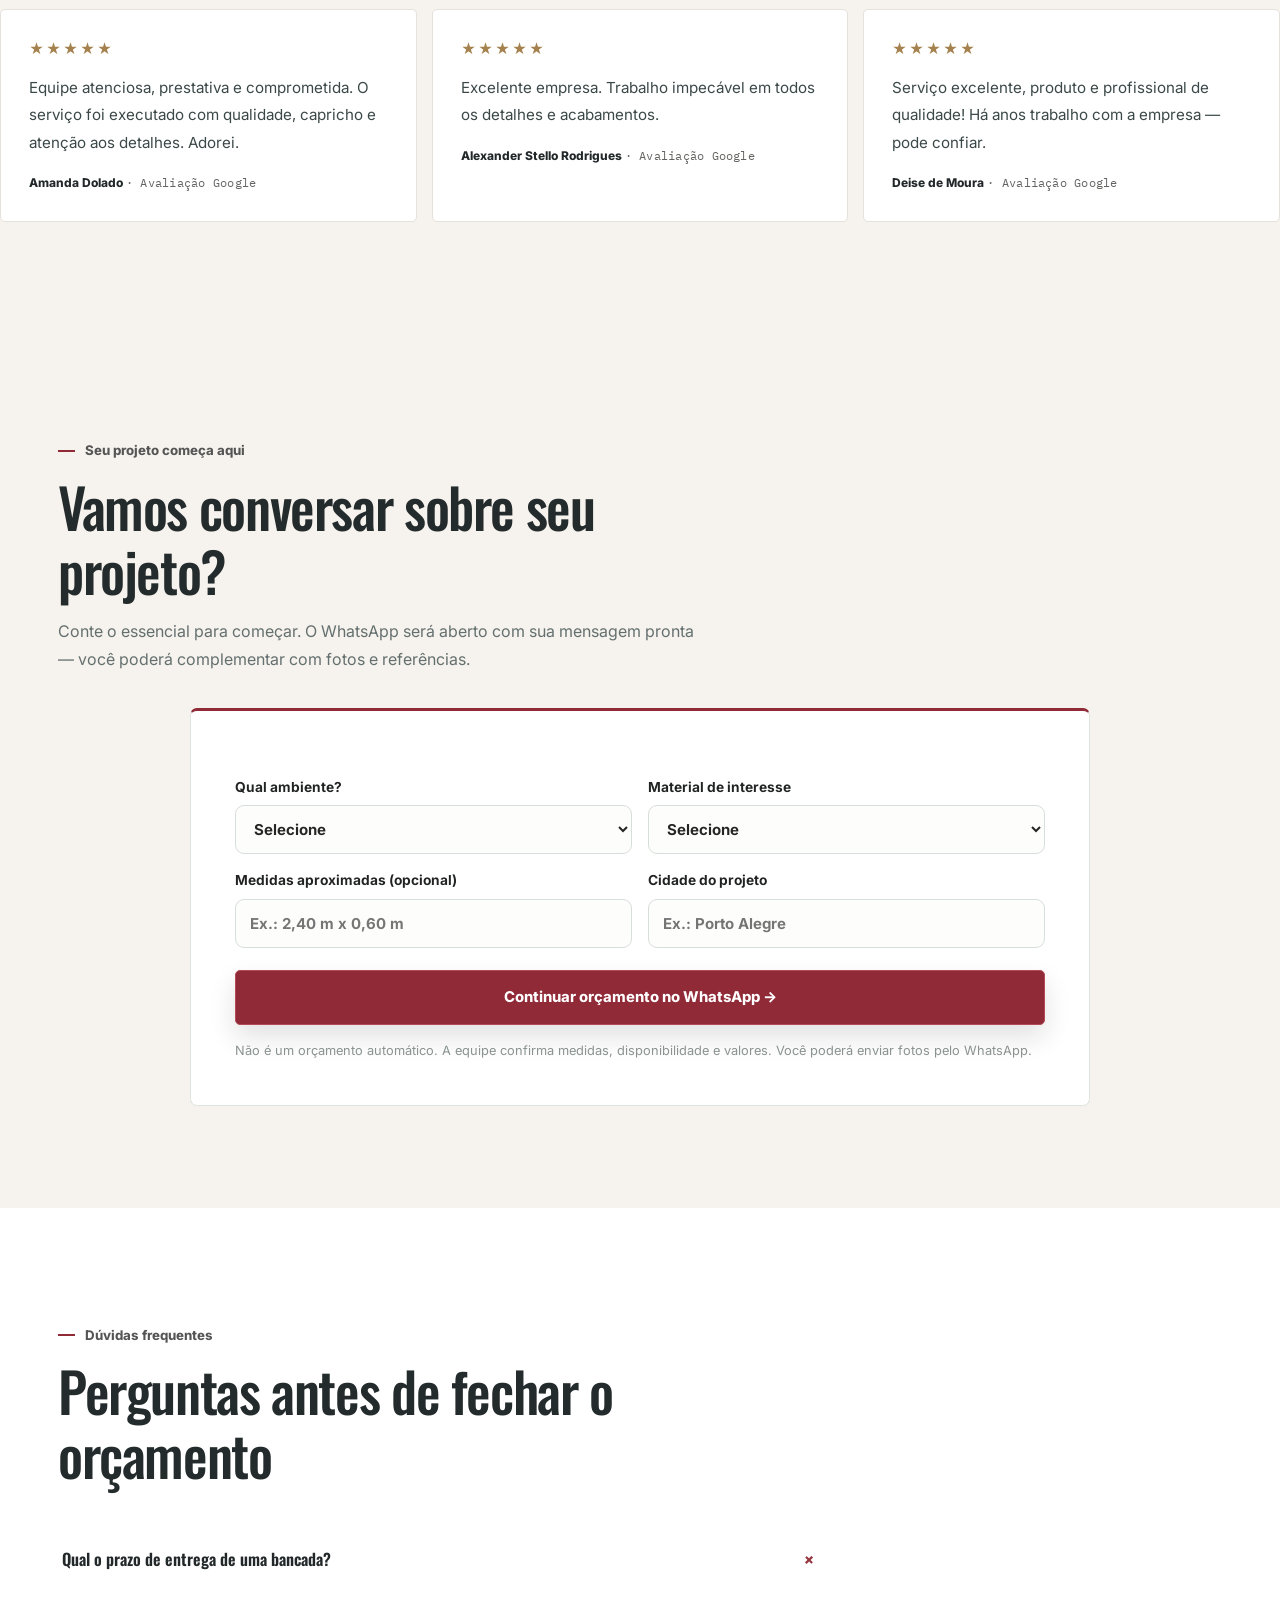
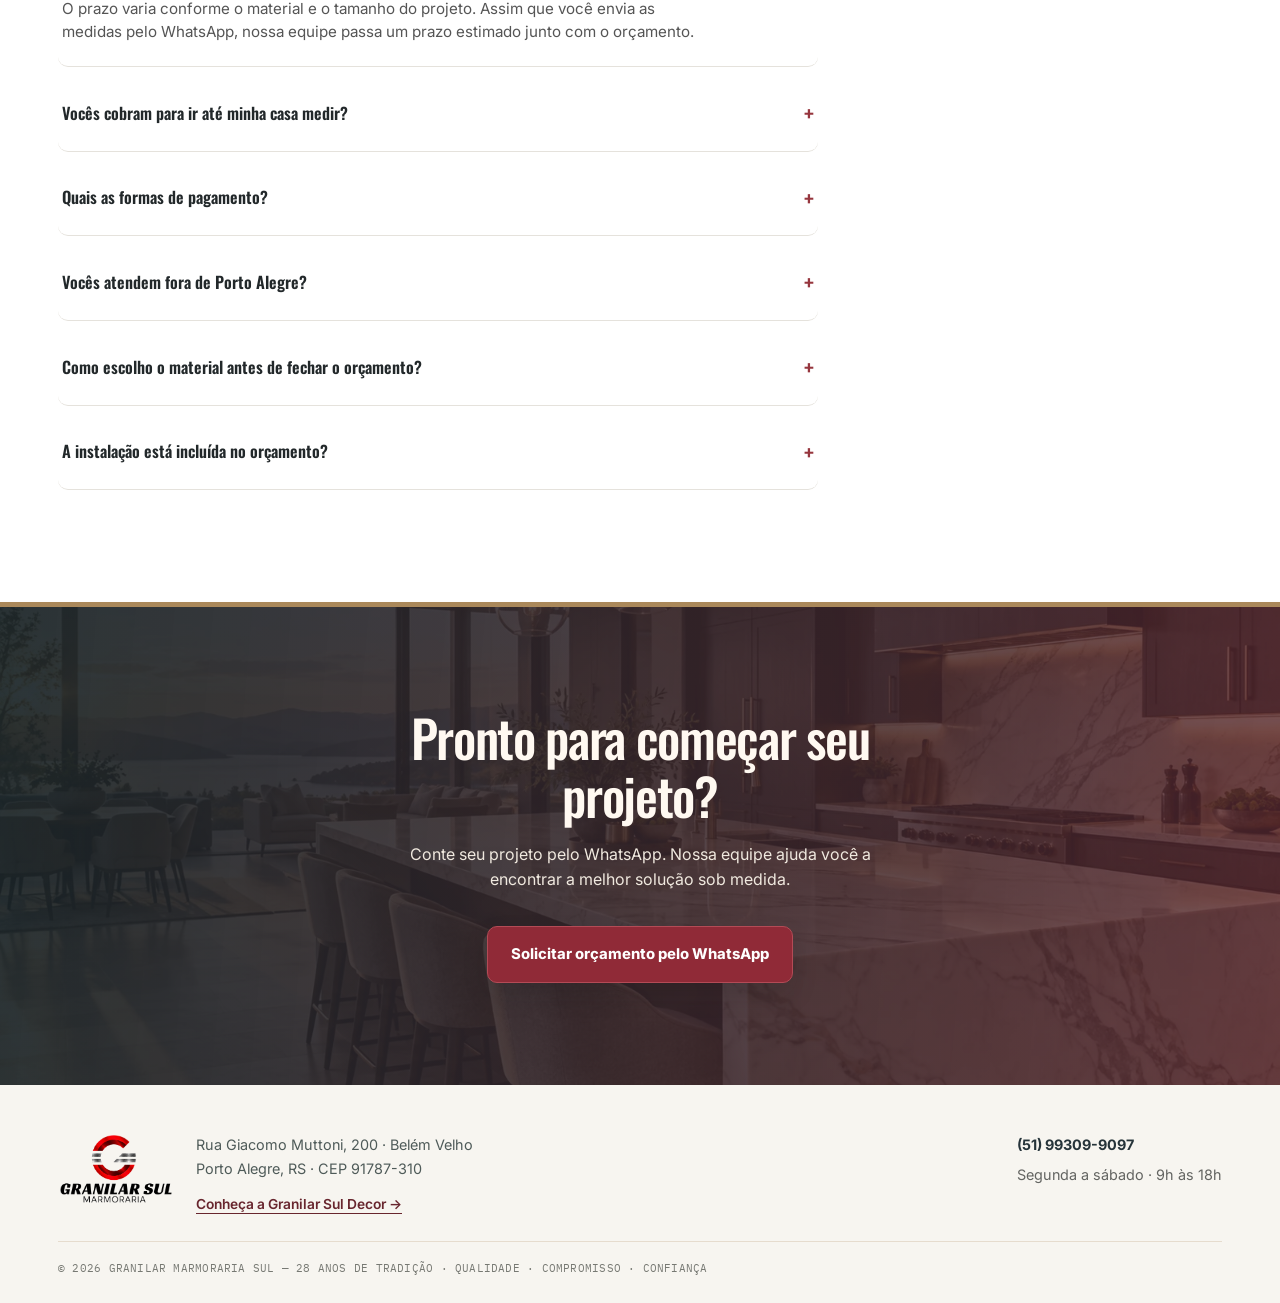
==== commit 217edbf3: "Atualizar cache do CSS do selo Ampliar nos materiais" ====
--- a/index.html
+++ b/index.html
@@ -524,7 +524,7 @@
 <link rel="stylesheet" href="/assets/granilar-navigation.css?v=20261117b">
 <link rel="stylesheet" href="/assets/granilar-visuals.css?v=20261117c">
 <link rel="stylesheet" href="/assets/granilar-growth.css?v=20261117b">
-<link rel="stylesheet" href="/assets/granilar-art-direction.css?v=20261118r3">
+<link rel="stylesheet" href="/assets/granilar-art-direction.css?v=20261120ampliar">
 <link rel="preload" as="image" href="/assets/granilar-final-20261029/imagem-05.webp" fetchpriority="high">
 </head>
 <body>
--- a/assets/granilar-art-direction.css
+++ b/assets/granilar-art-direction.css
@@ -246,6 +246,35 @@
 }
 #materiais .material-card .gs-material-preview{bottom:auto;height:auto;aspect-ratio:4/3;z-index:2}
 #materiais .material-card .gs-compare-btn{z-index:5}
+/* Selo compacto Ampliar: separa os controles sobre a foto sem colisão no celular. */
+#materiais .material-card .gs-material-preview::after{
+  content:'⌕ Ampliar';
+  top:7px;
+  left:7px;
+  padding:5px 6px;
+  font:700 9px/1.15 Inter,Arial,sans-serif;
+  max-width:calc(50% - 9px);
+  white-space:nowrap;
+  overflow:hidden;
+  text-overflow:ellipsis;
+}
+#materiais .material-card .gs-compare-btn{
+  top:7px;
+  right:7px;
+  min-height:29px;
+  padding:6px 8px;
+  font-size:9px;
+}
+@media(max-width:700px){
+  #materiais .material-card .gs-material-preview::after{
+    top:6px;
+    left:6px;
+    font-size:8px;
+    padding:4px 5px;
+    max-width:calc(48% - 8px);
+  }
+  #materiais .material-card .gs-compare-btn{top:6px;right:6px;padding:6px;font-size:9px}
+}
 #materiais .material-card.gs-material-selected{outline:3px solid #902f3e;outline-offset:2px;box-shadow:none!important}
 @media(max-width:980px){
   #materiais .material-grid{grid-template-columns:repeat(3,minmax(0,1fr))}
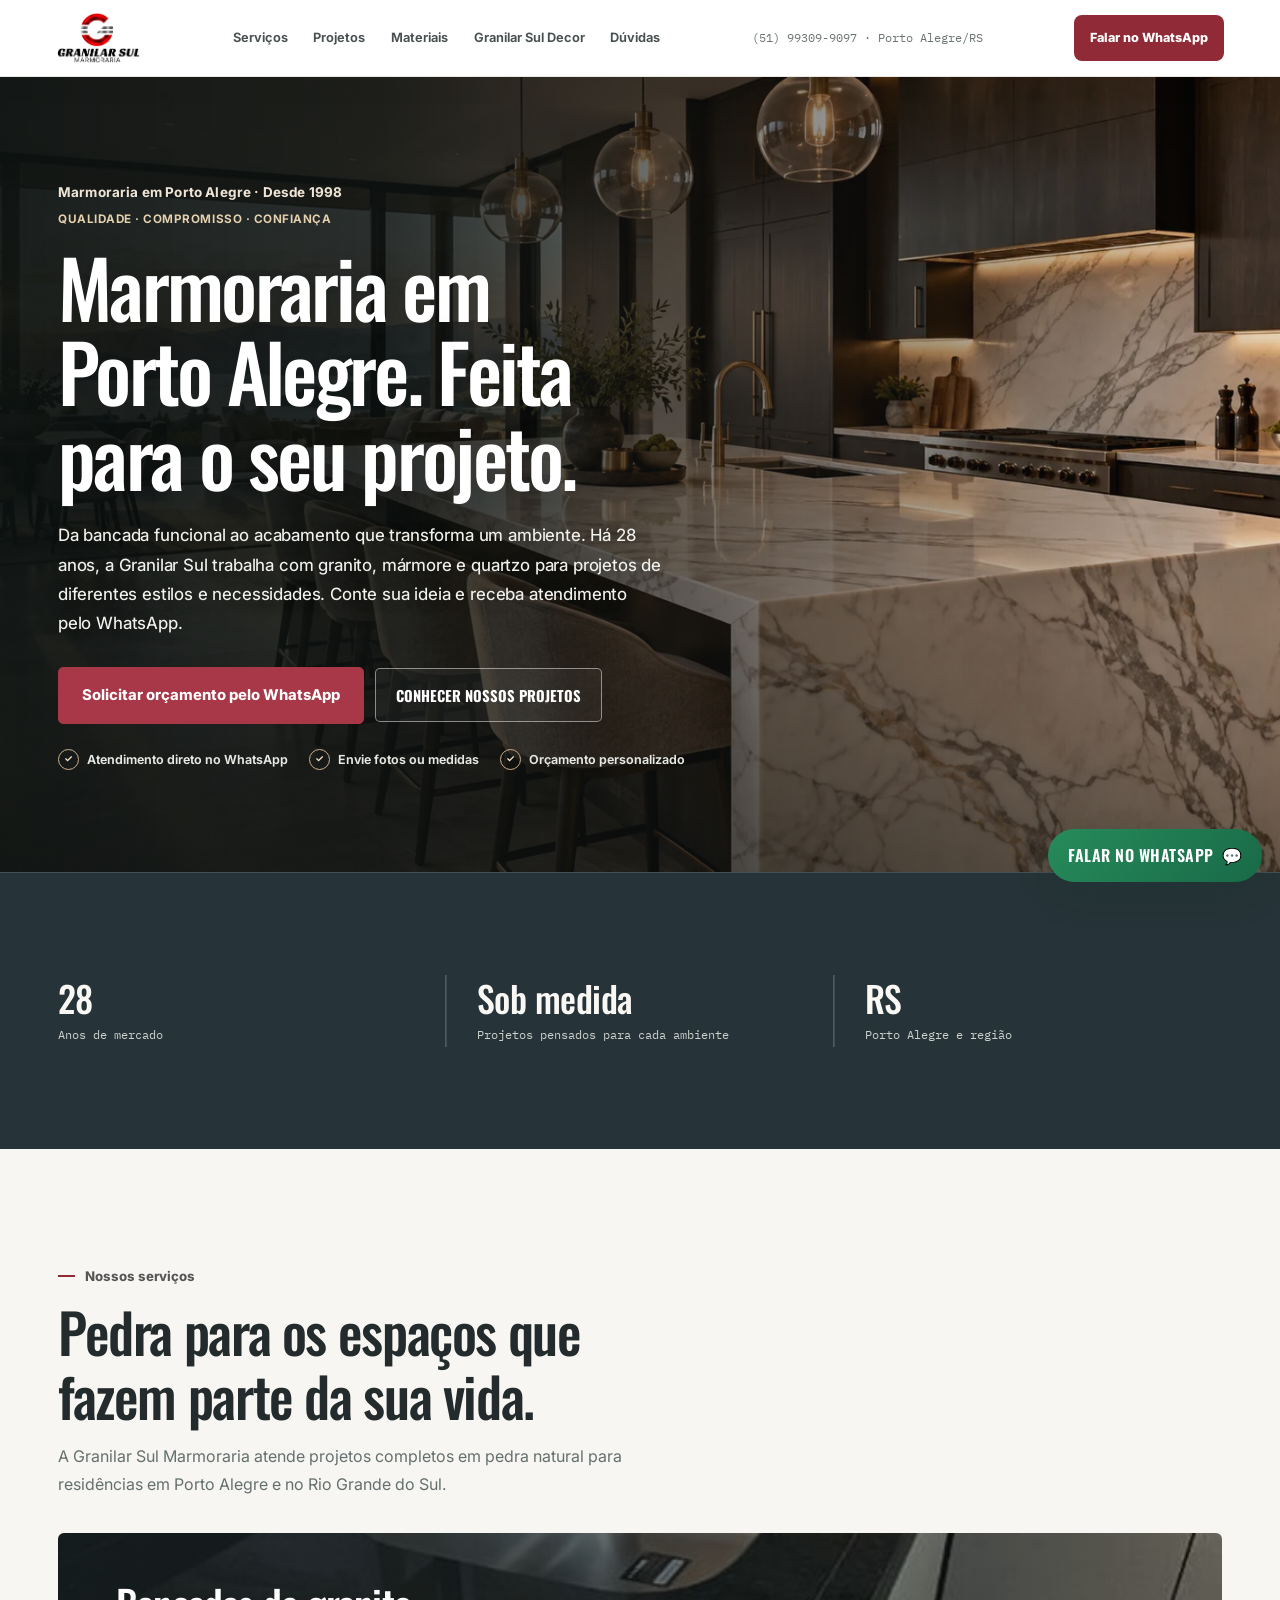
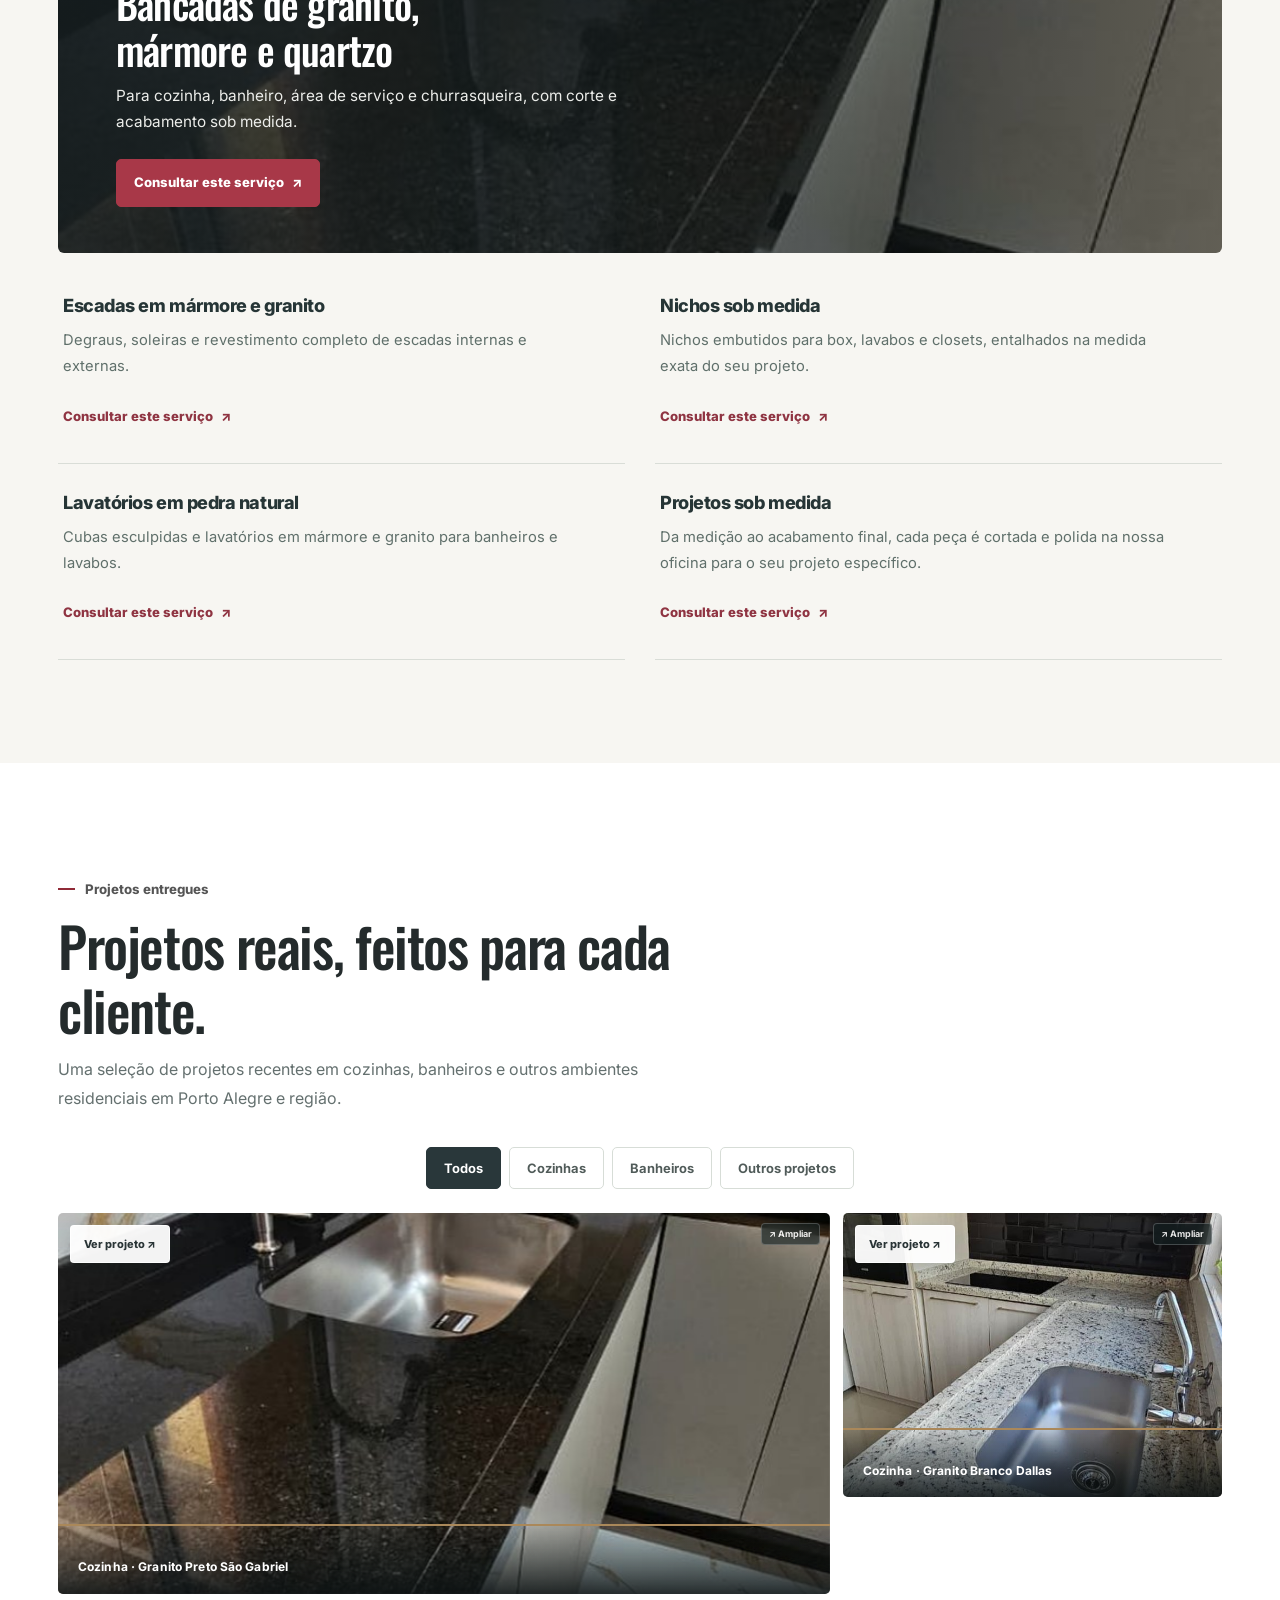
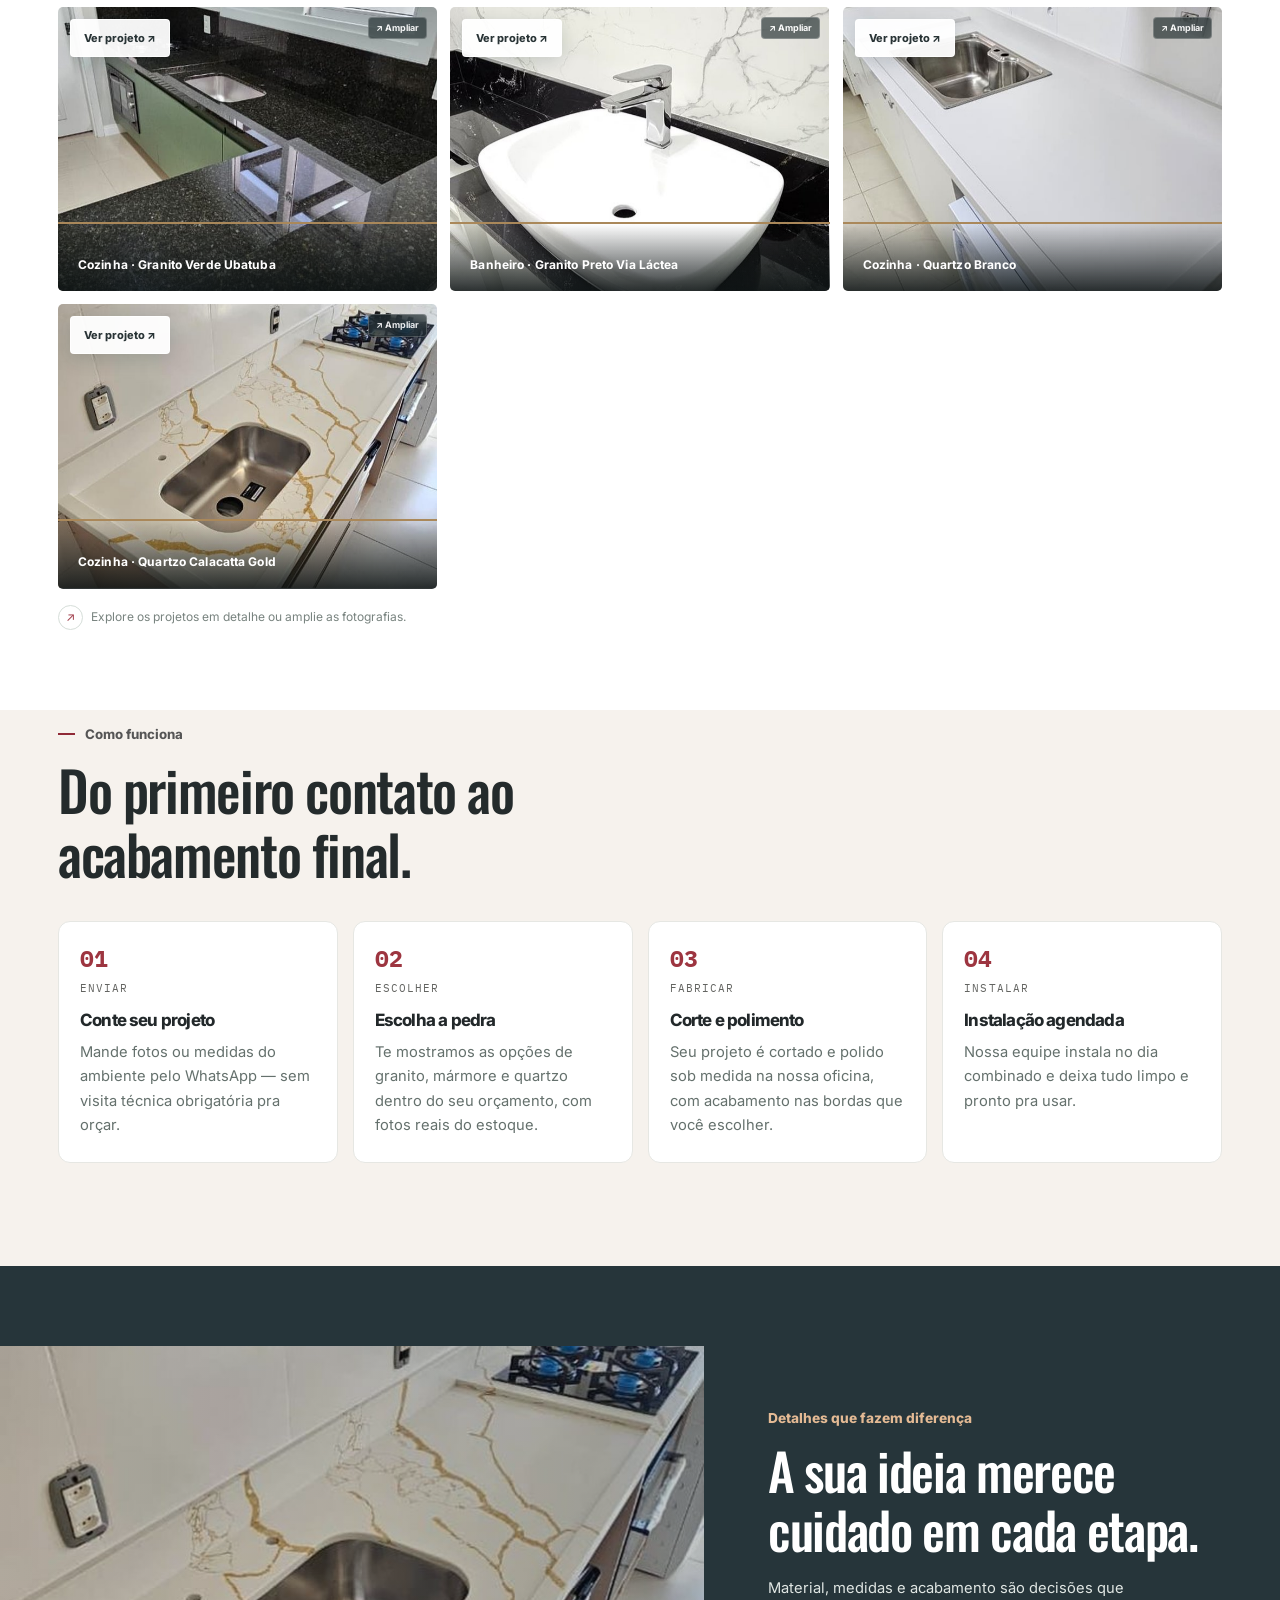
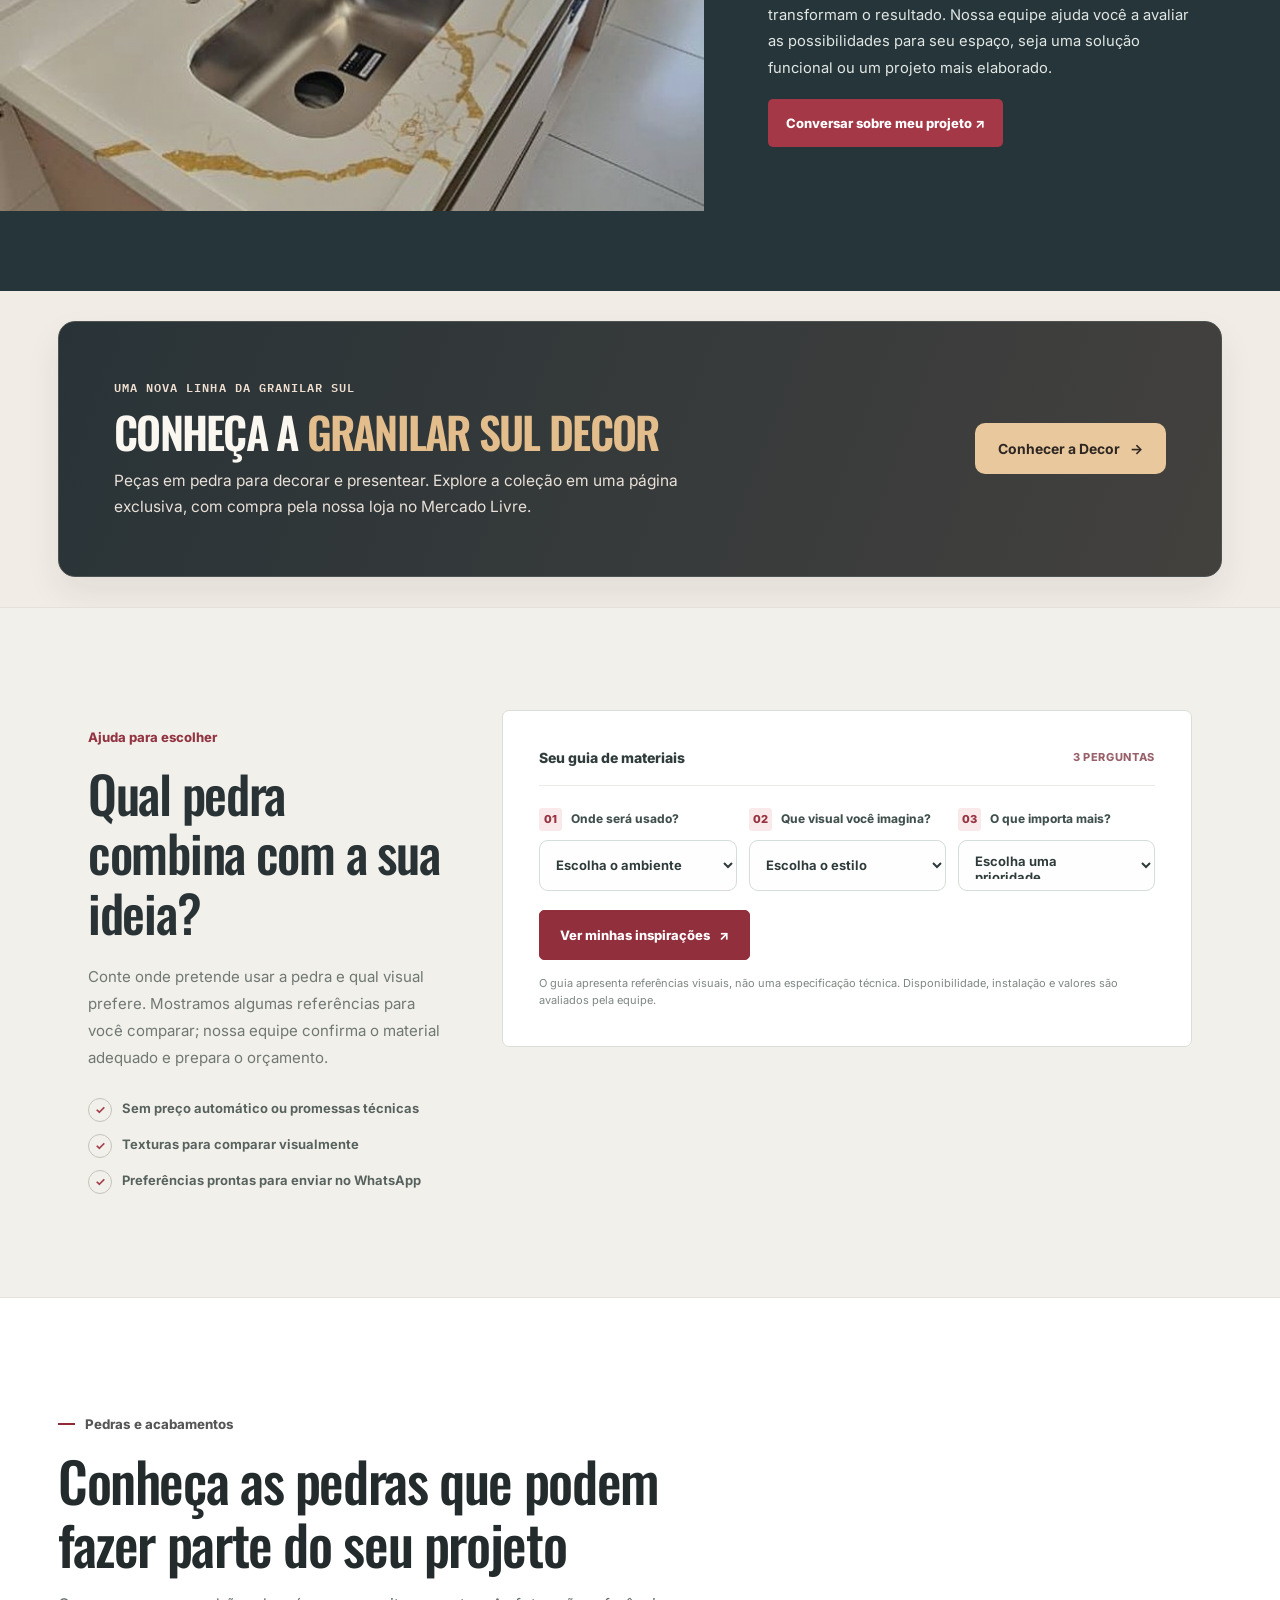
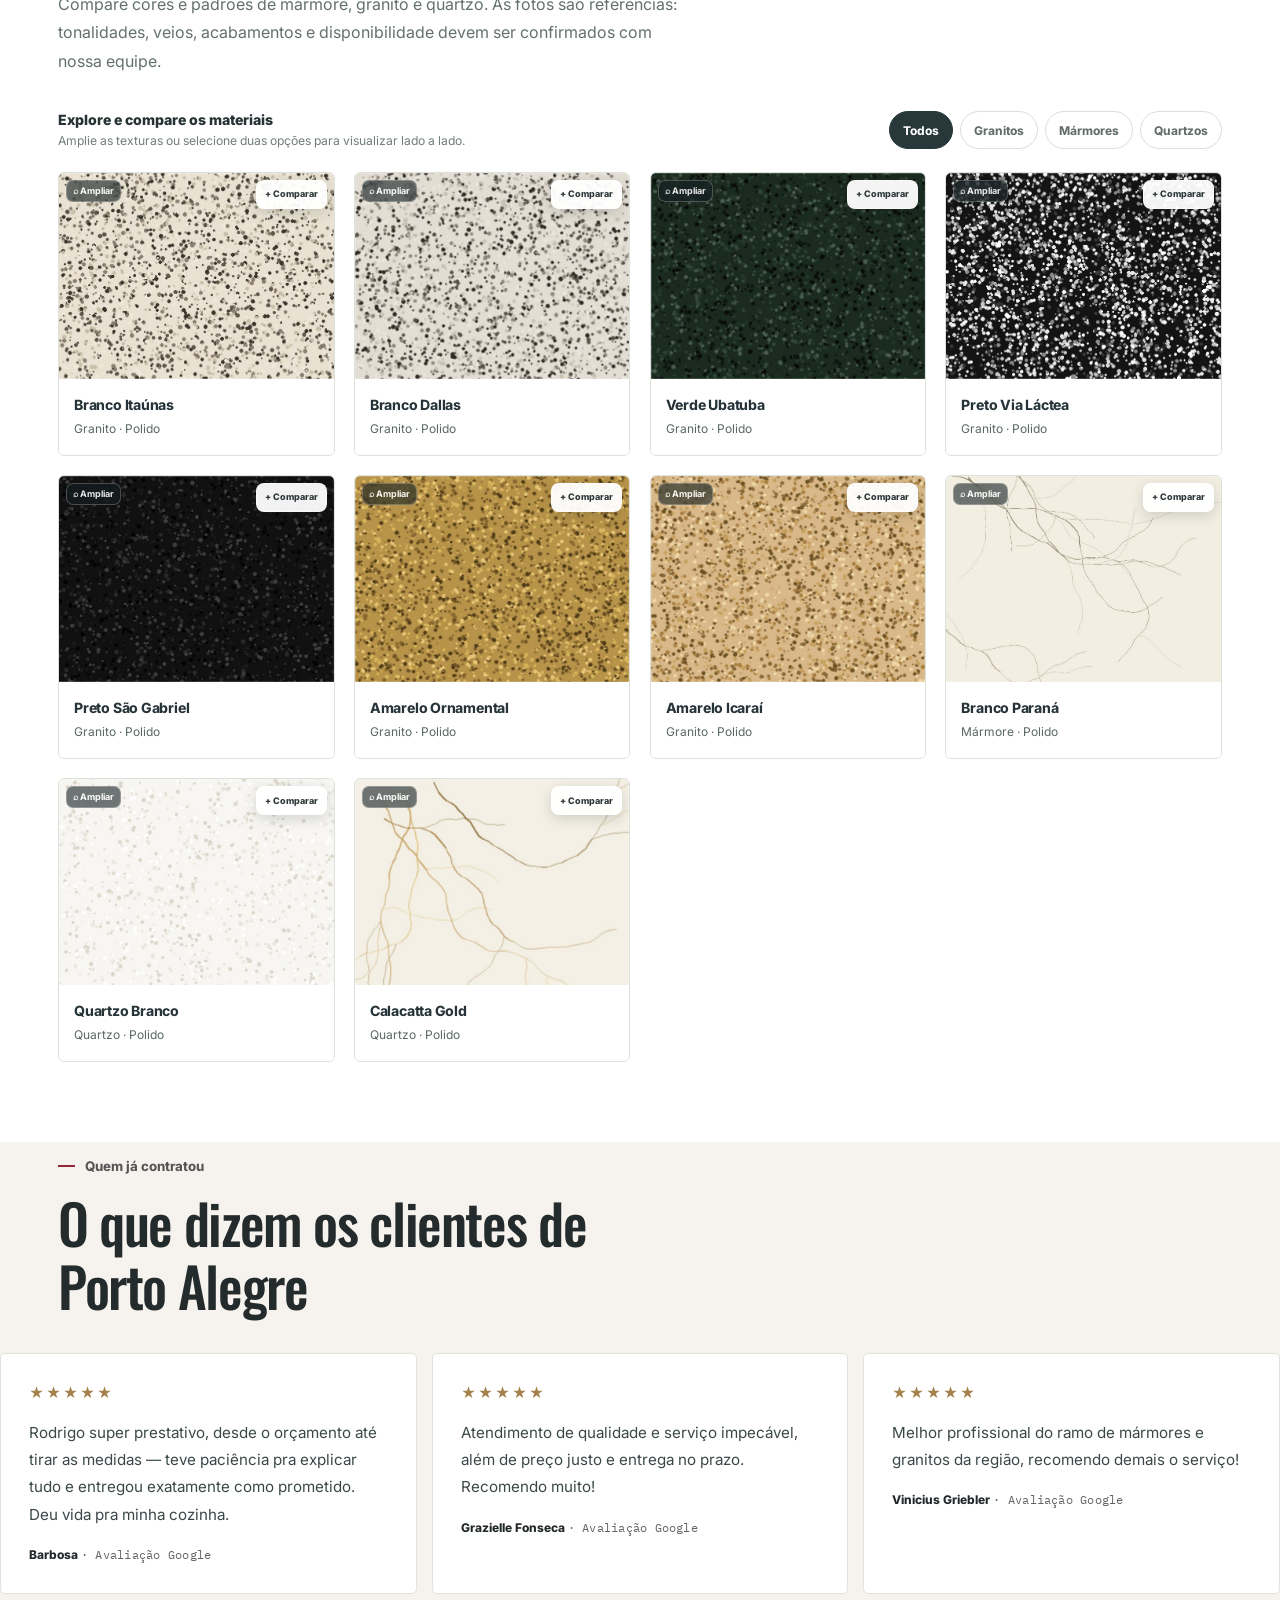
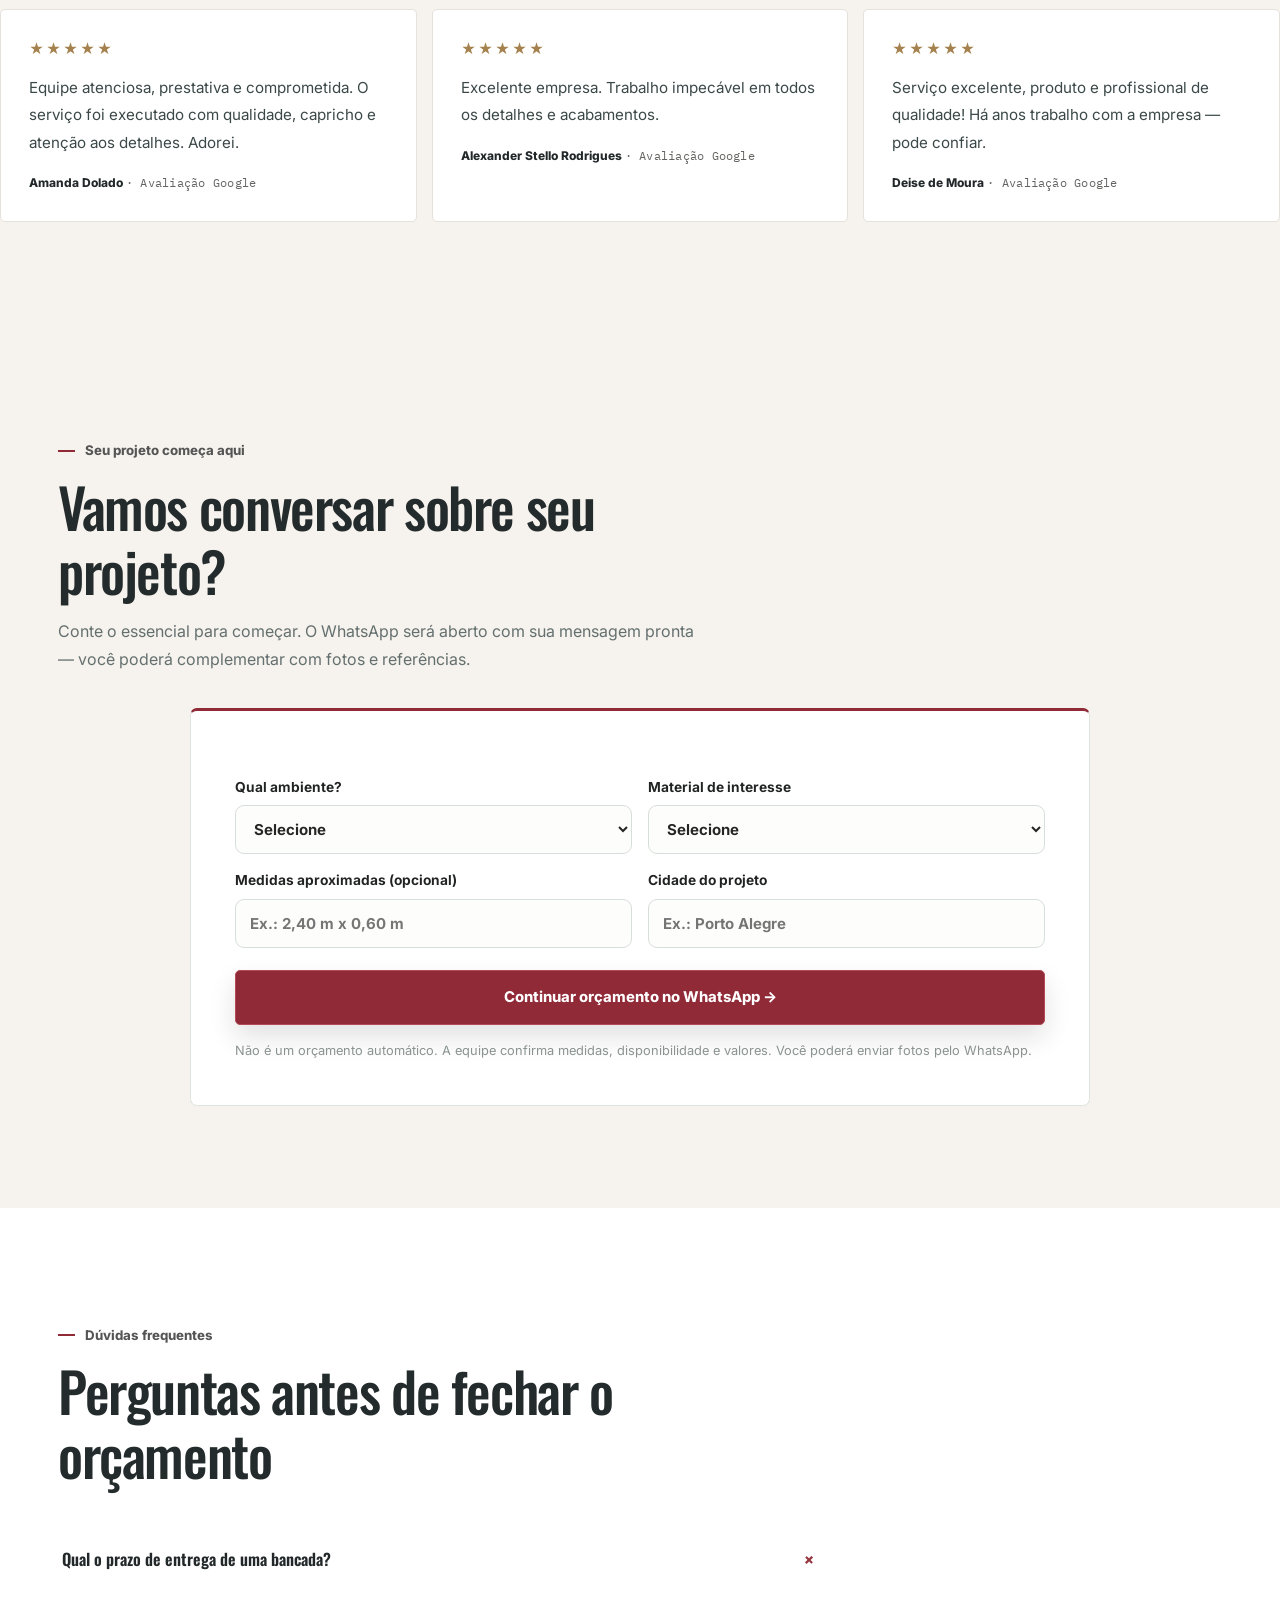
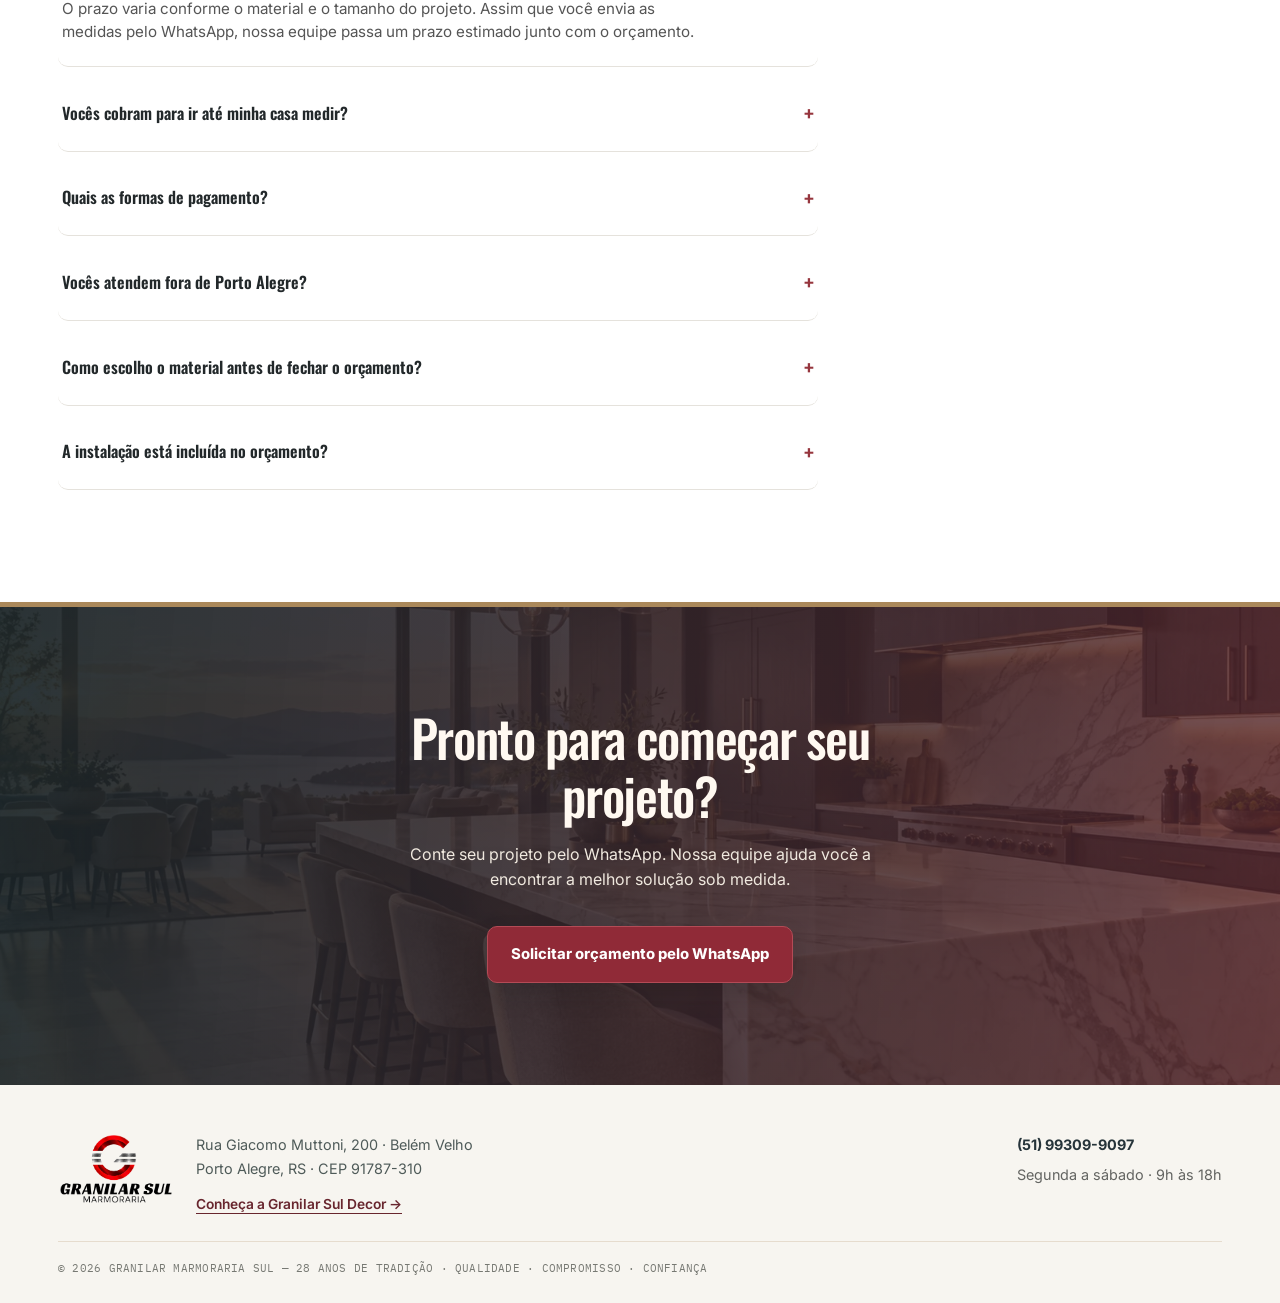
==== commit 43c08c35: "Atualizar CSS da página principal com correção do selo Ampliar nos projetos" ====
--- a/index.html
+++ b/index.html
@@ -524,7 +524,7 @@
 <link rel="stylesheet" href="/assets/granilar-navigation.css?v=20261117b">
 <link rel="stylesheet" href="/assets/granilar-visuals.css?v=20261117c">
 <link rel="stylesheet" href="/assets/granilar-growth.css?v=20261117b">
-<link rel="stylesheet" href="/assets/granilar-art-direction.css?v=20261120ampliar">
+<link rel="stylesheet" href="/assets/granilar-art-direction.css?v=20261120galeria">
 <link rel="preload" as="image" href="/assets/granilar-final-20261029/imagem-05.webp" fetchpriority="high">
 </head>
 <body>
--- a/assets/granilar-art-direction.css
+++ b/assets/granilar-art-direction.css
@@ -121,6 +121,28 @@
 #galeria .gallery-filter{background:#fff;border-color:#D7DDD7;border-radius:5px;min-height:42px}
 #galeria .gallery-filter[aria-pressed="true"]{background:#29373A;border-color:#29373A;color:white}
 .gs-photo-open::after{border-radius:4px}
+/* Projetos entregues: selo Ampliar compacto e afastado do botão Ver projeto. */
+#galeria .gallery-grid .tile .gs-photo-open::after{
+  content:'↗ Ampliar';
+  top:10px;
+  right:10px;
+  padding:5px 7px;
+  font:700 9px/1.15 Inter,Arial,sans-serif;
+  max-width:calc(48% - 8px);
+  white-space:nowrap;
+  overflow:hidden;
+  text-overflow:ellipsis;
+}
+@media(max-width:760px){
+  #galeria .gallery-grid .tile .gs-photo-open::after{
+    top:8px;
+    right:8px;
+    padding:4px 6px;
+    font-size:8px;
+    max-width:calc(44% - 8px);
+  }
+}
+
 .gs-project-detail-link{border-radius:4px}
 .gs-gallery-hint{margin-top:16px}
 .gs-editorial-story{background:#26353A}
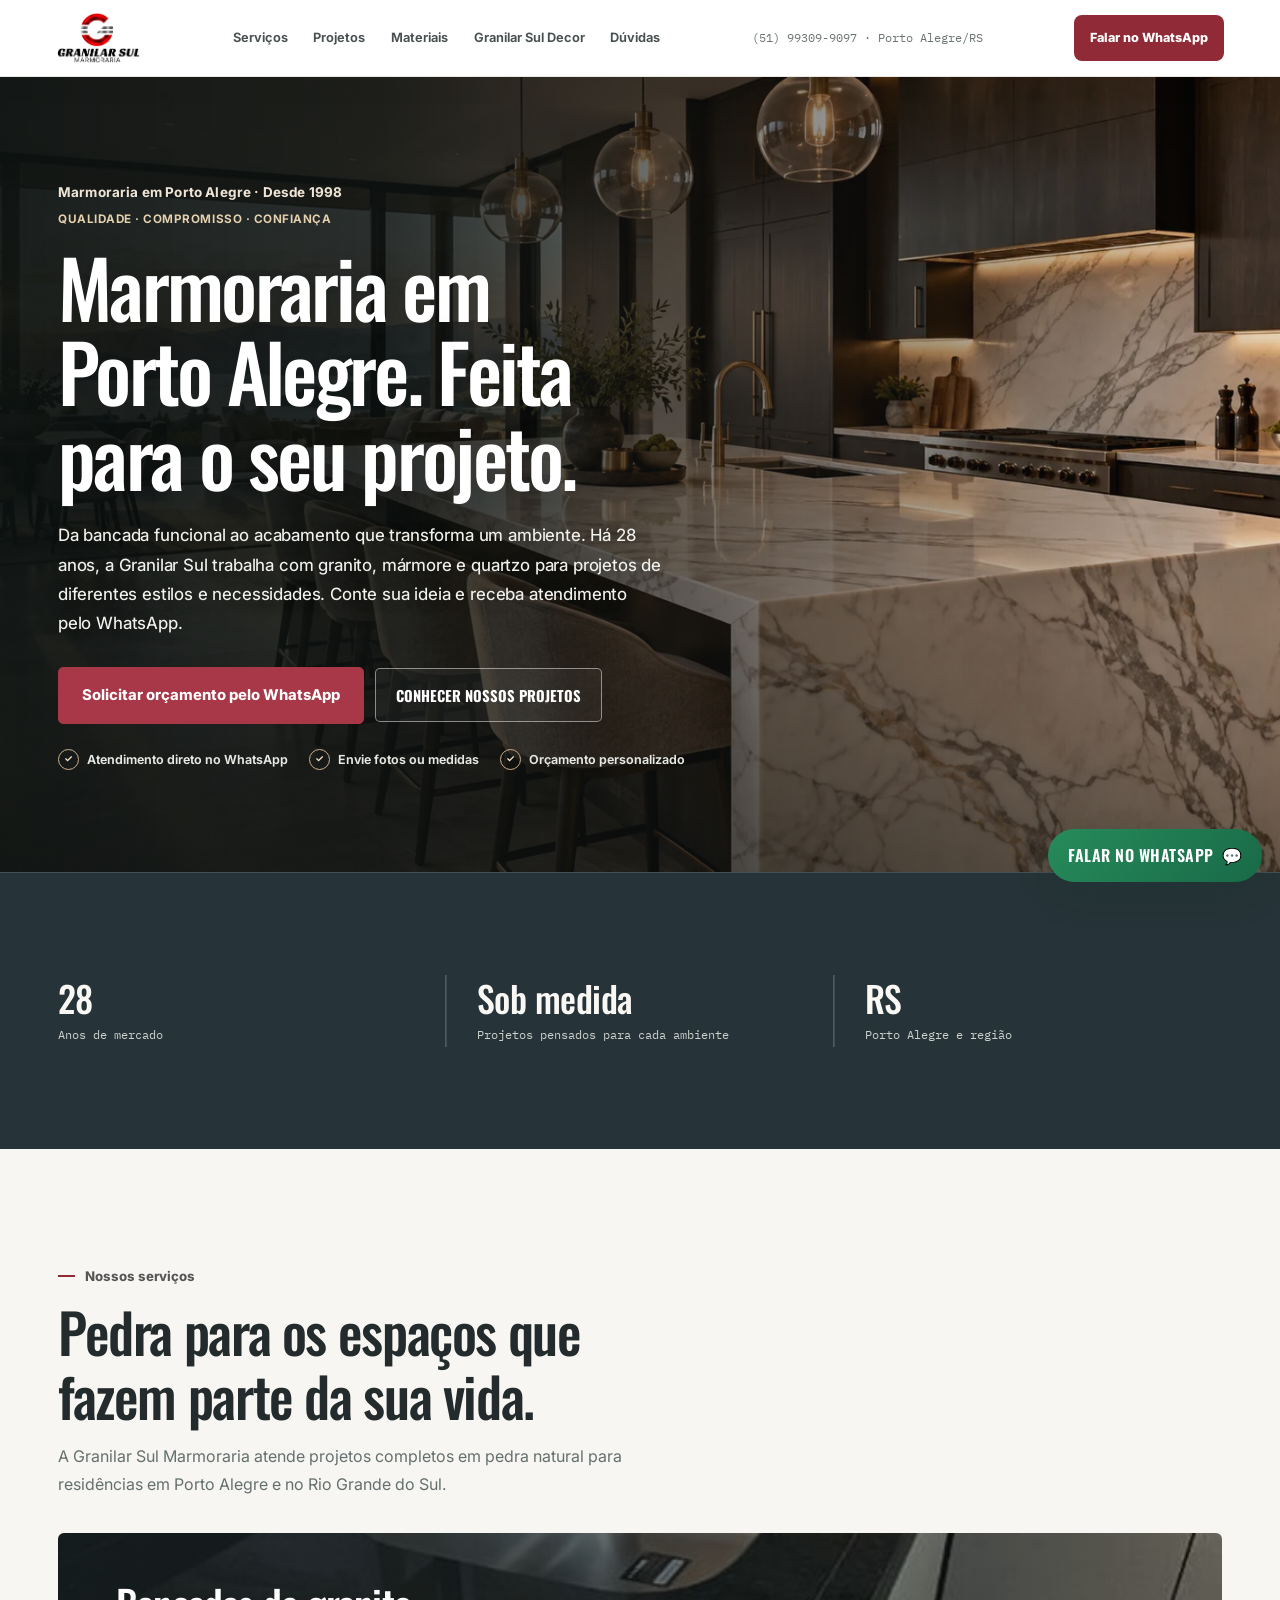
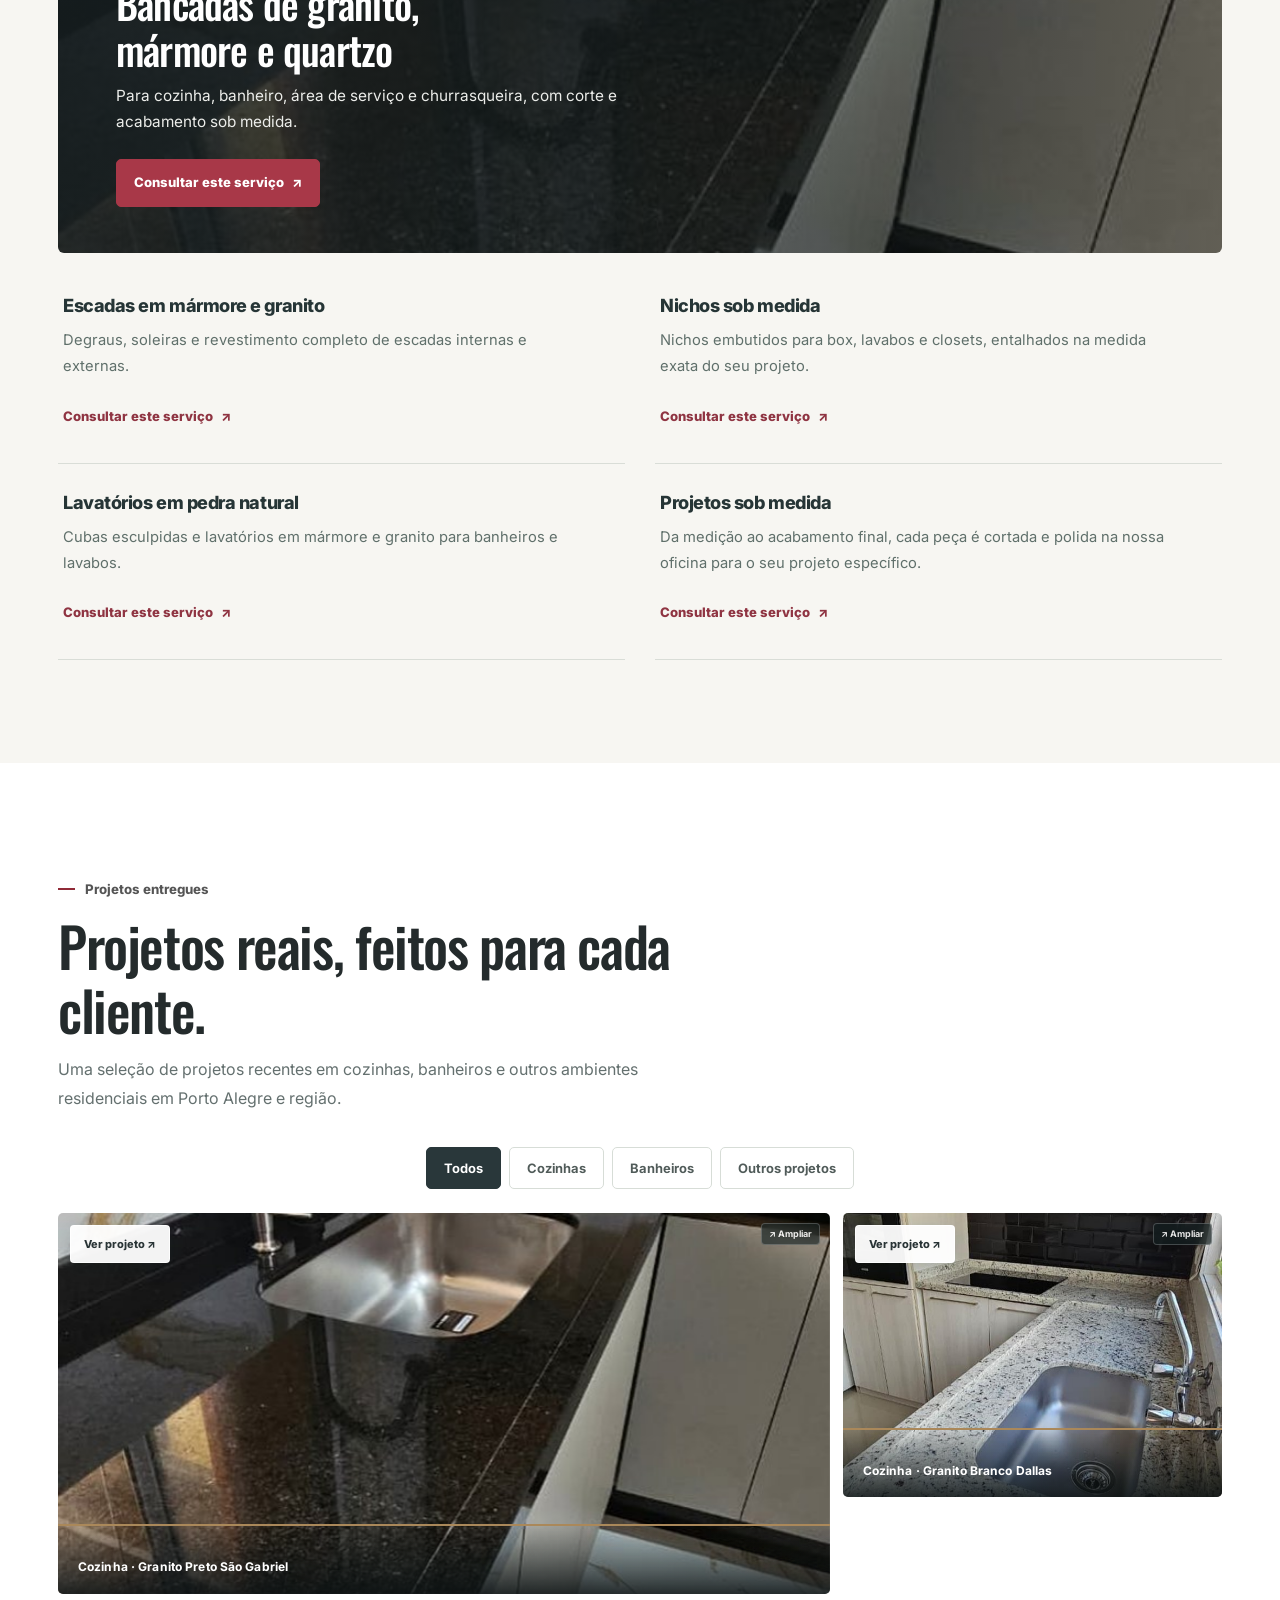
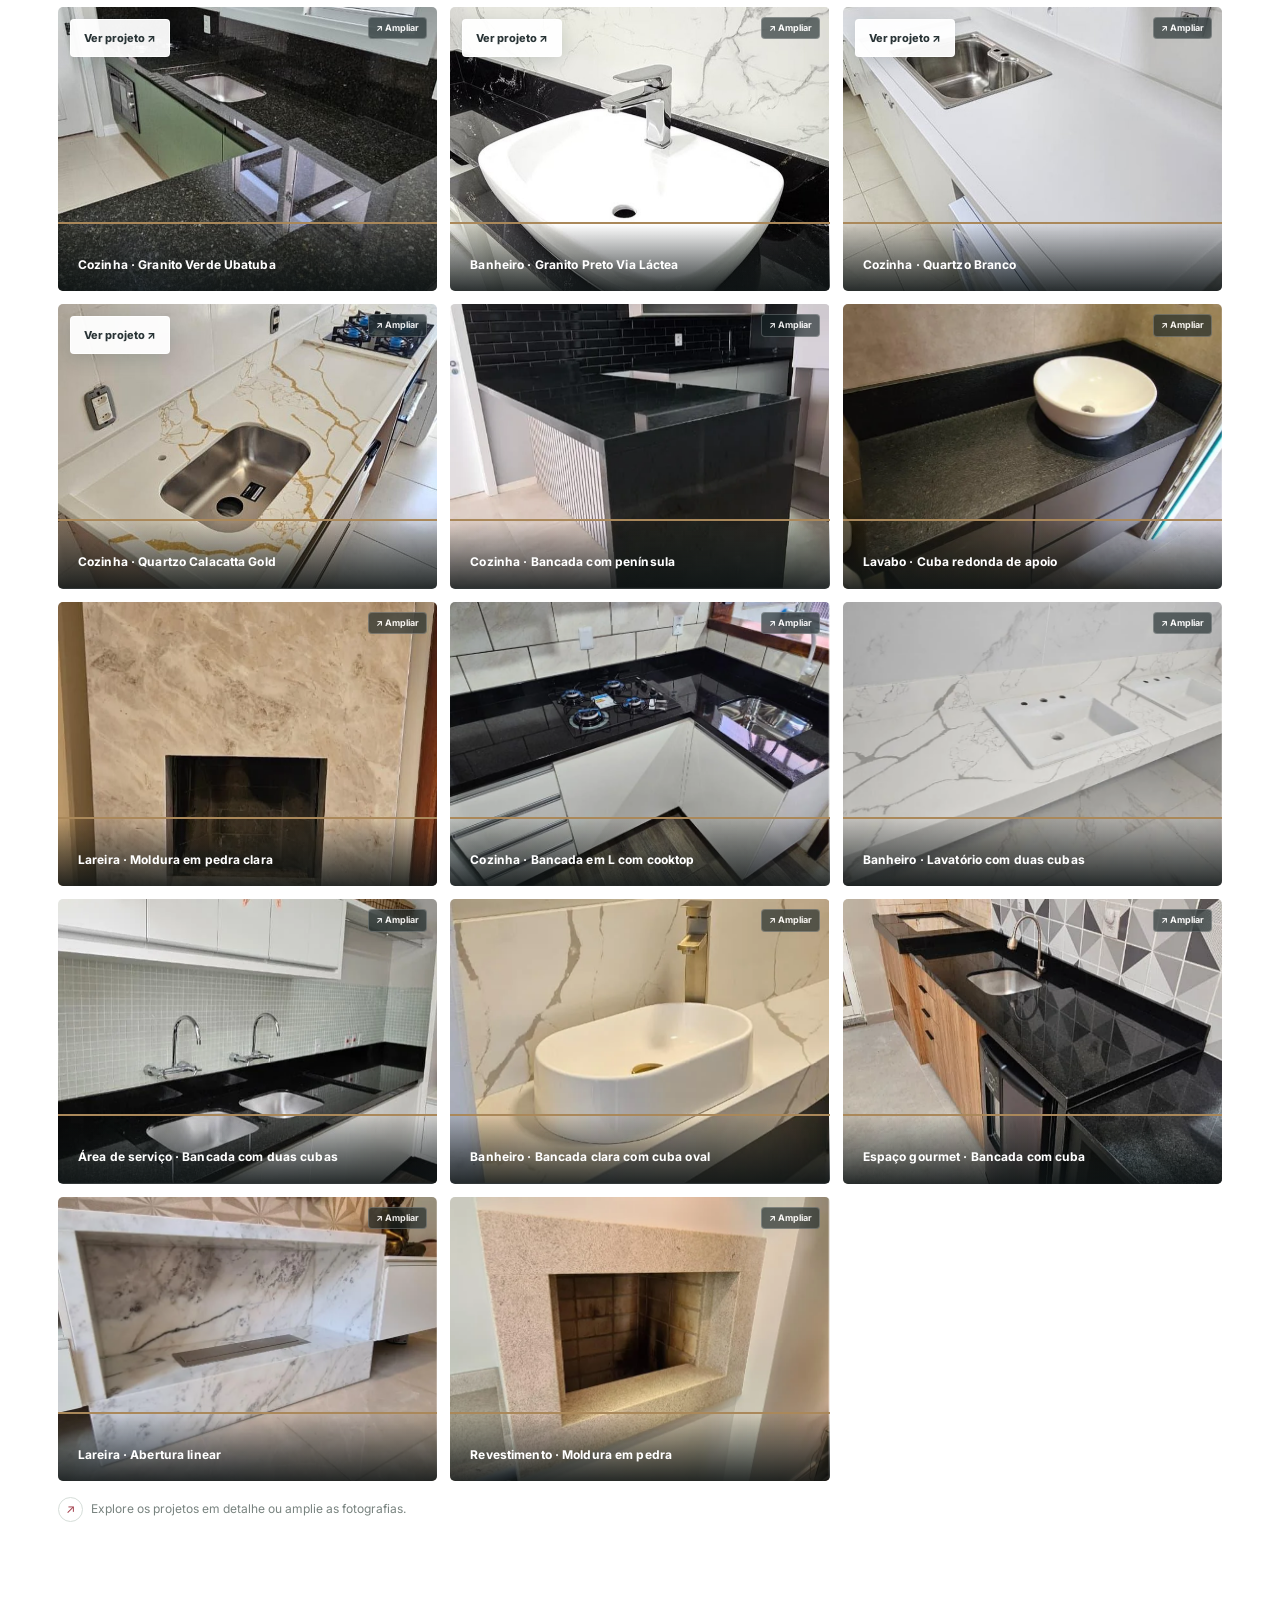
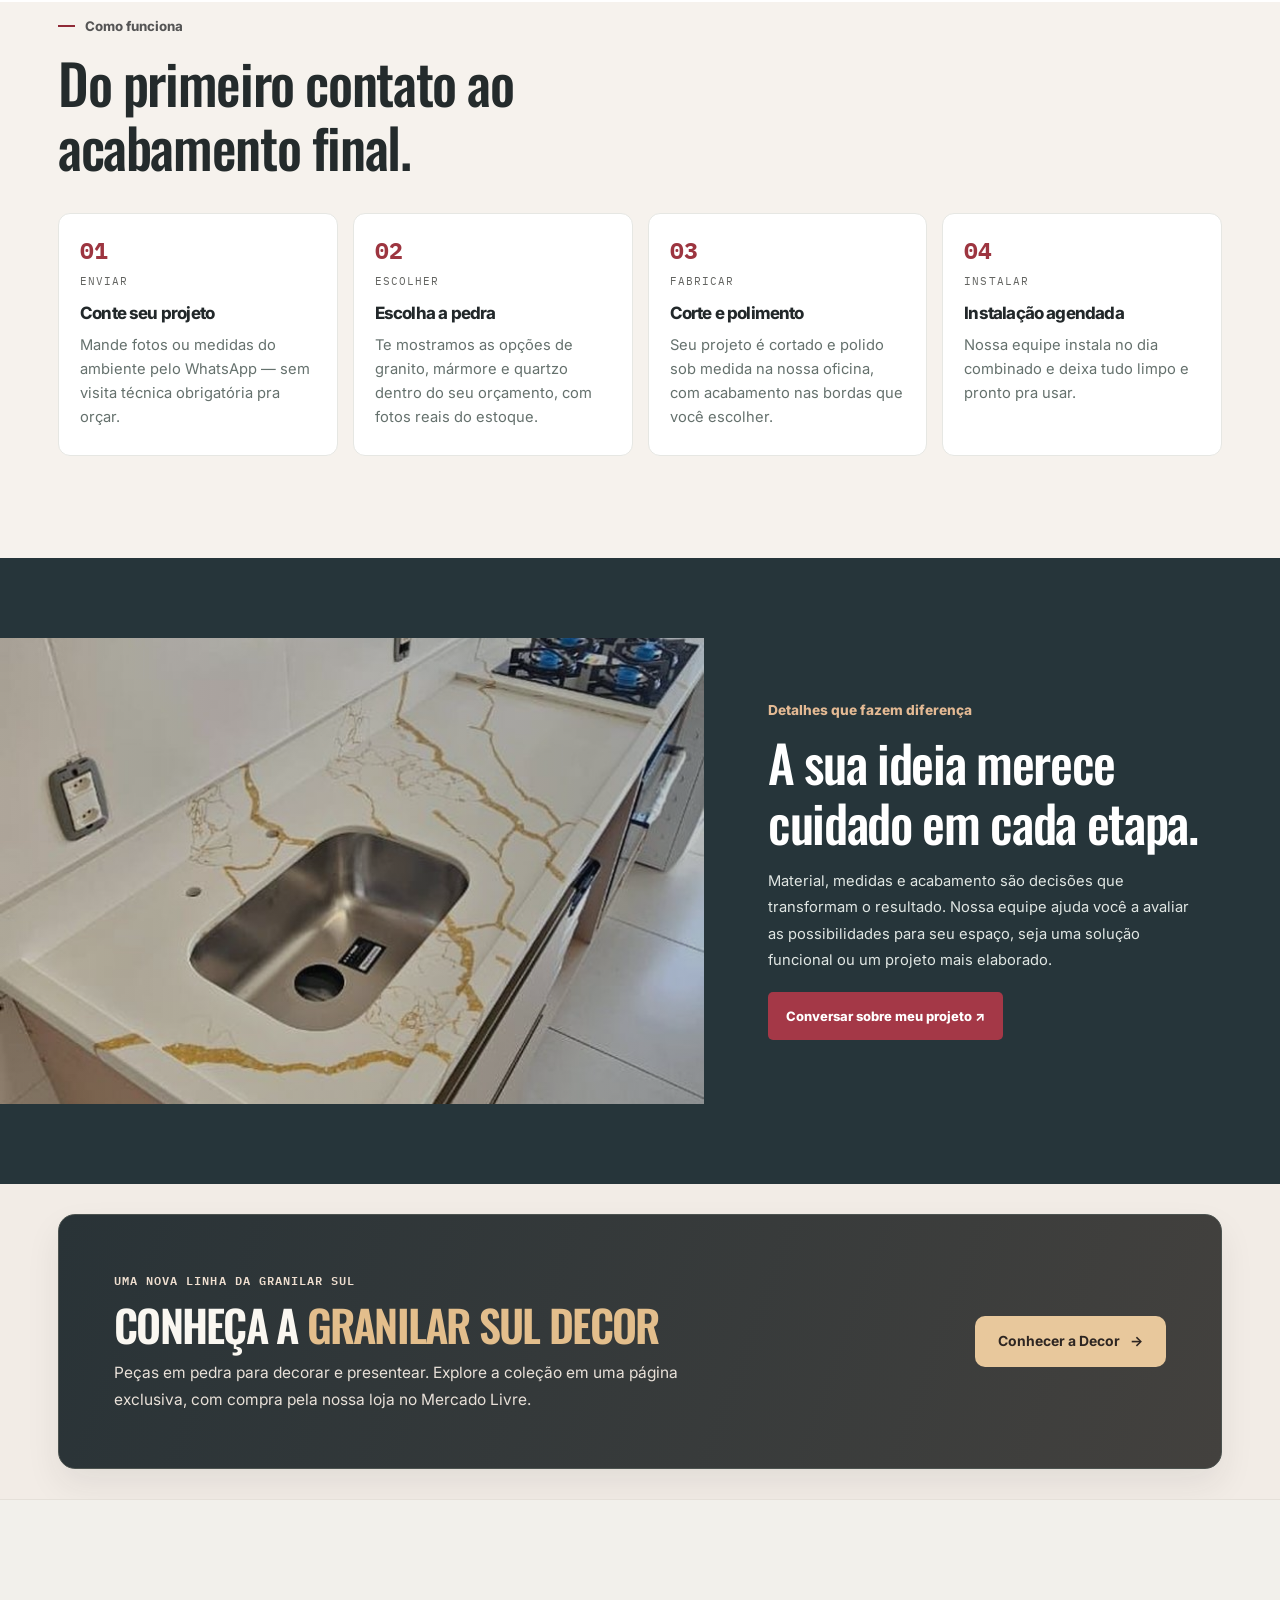
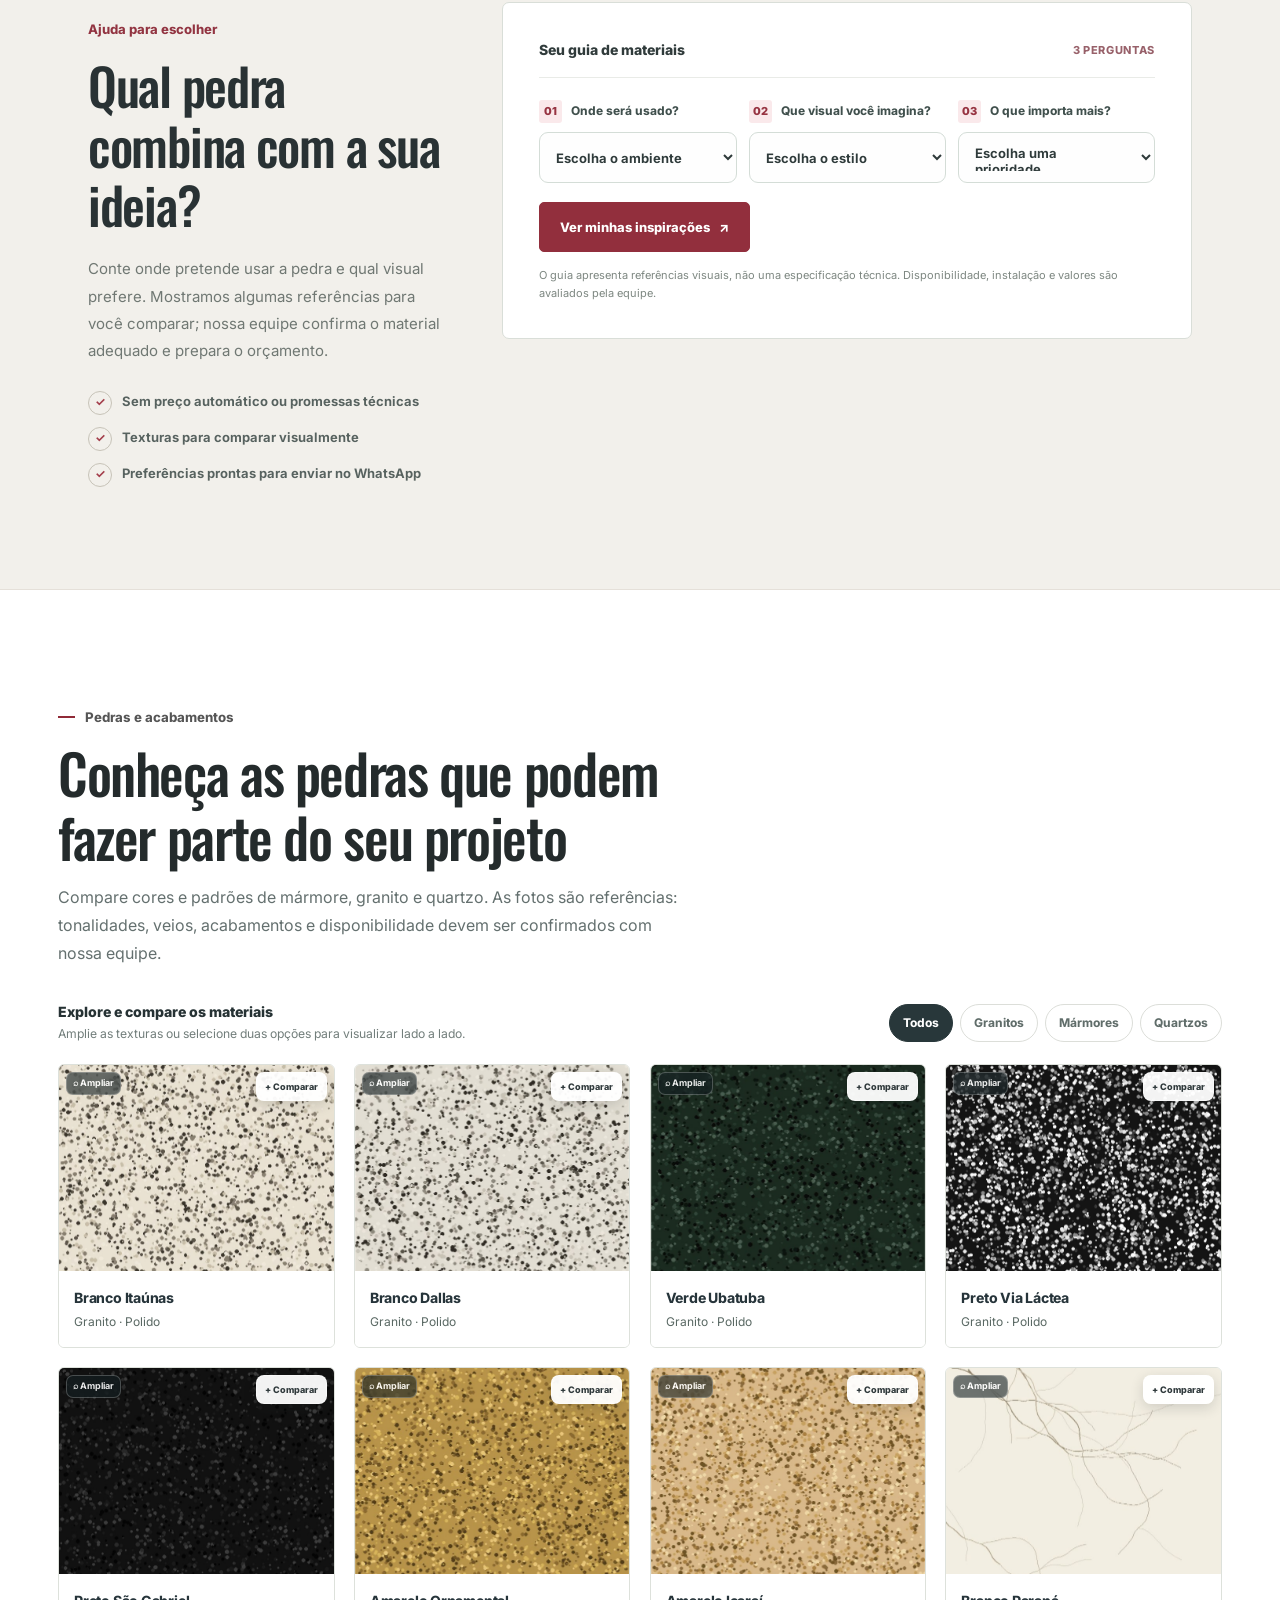
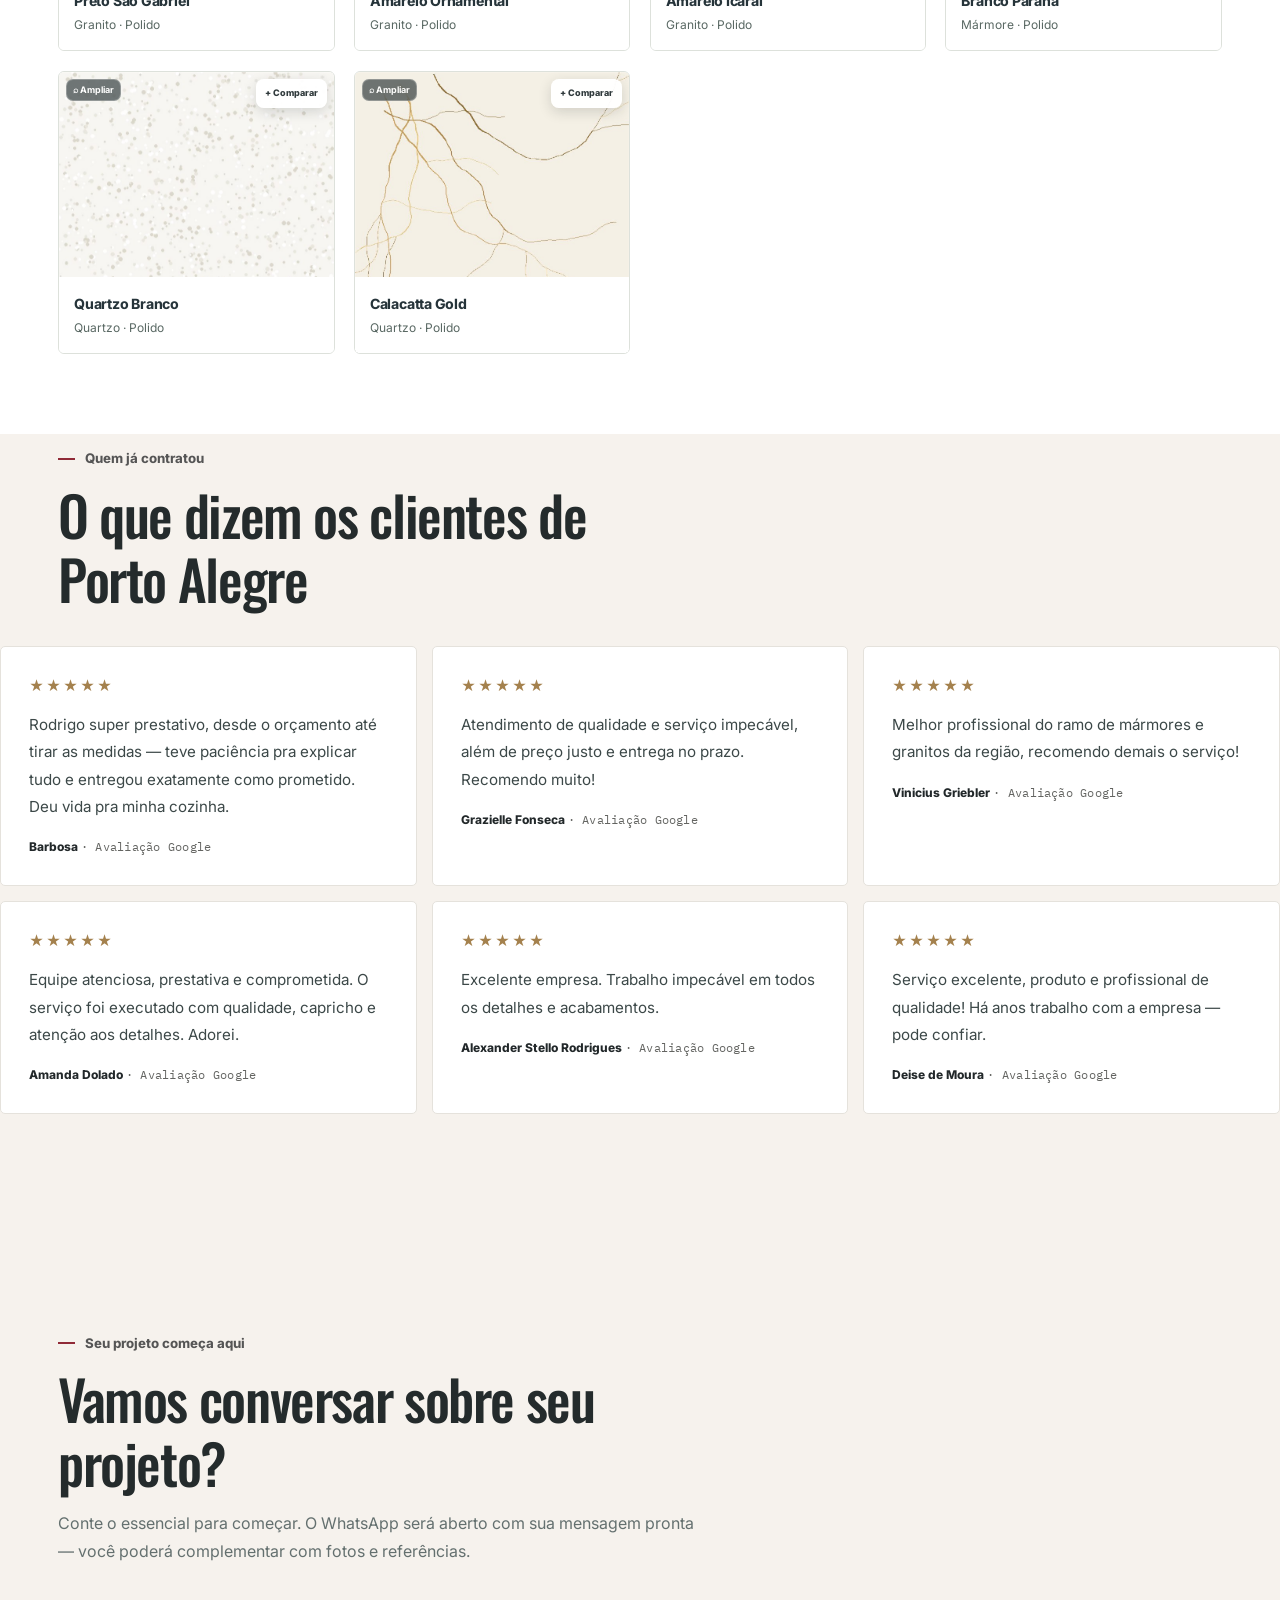
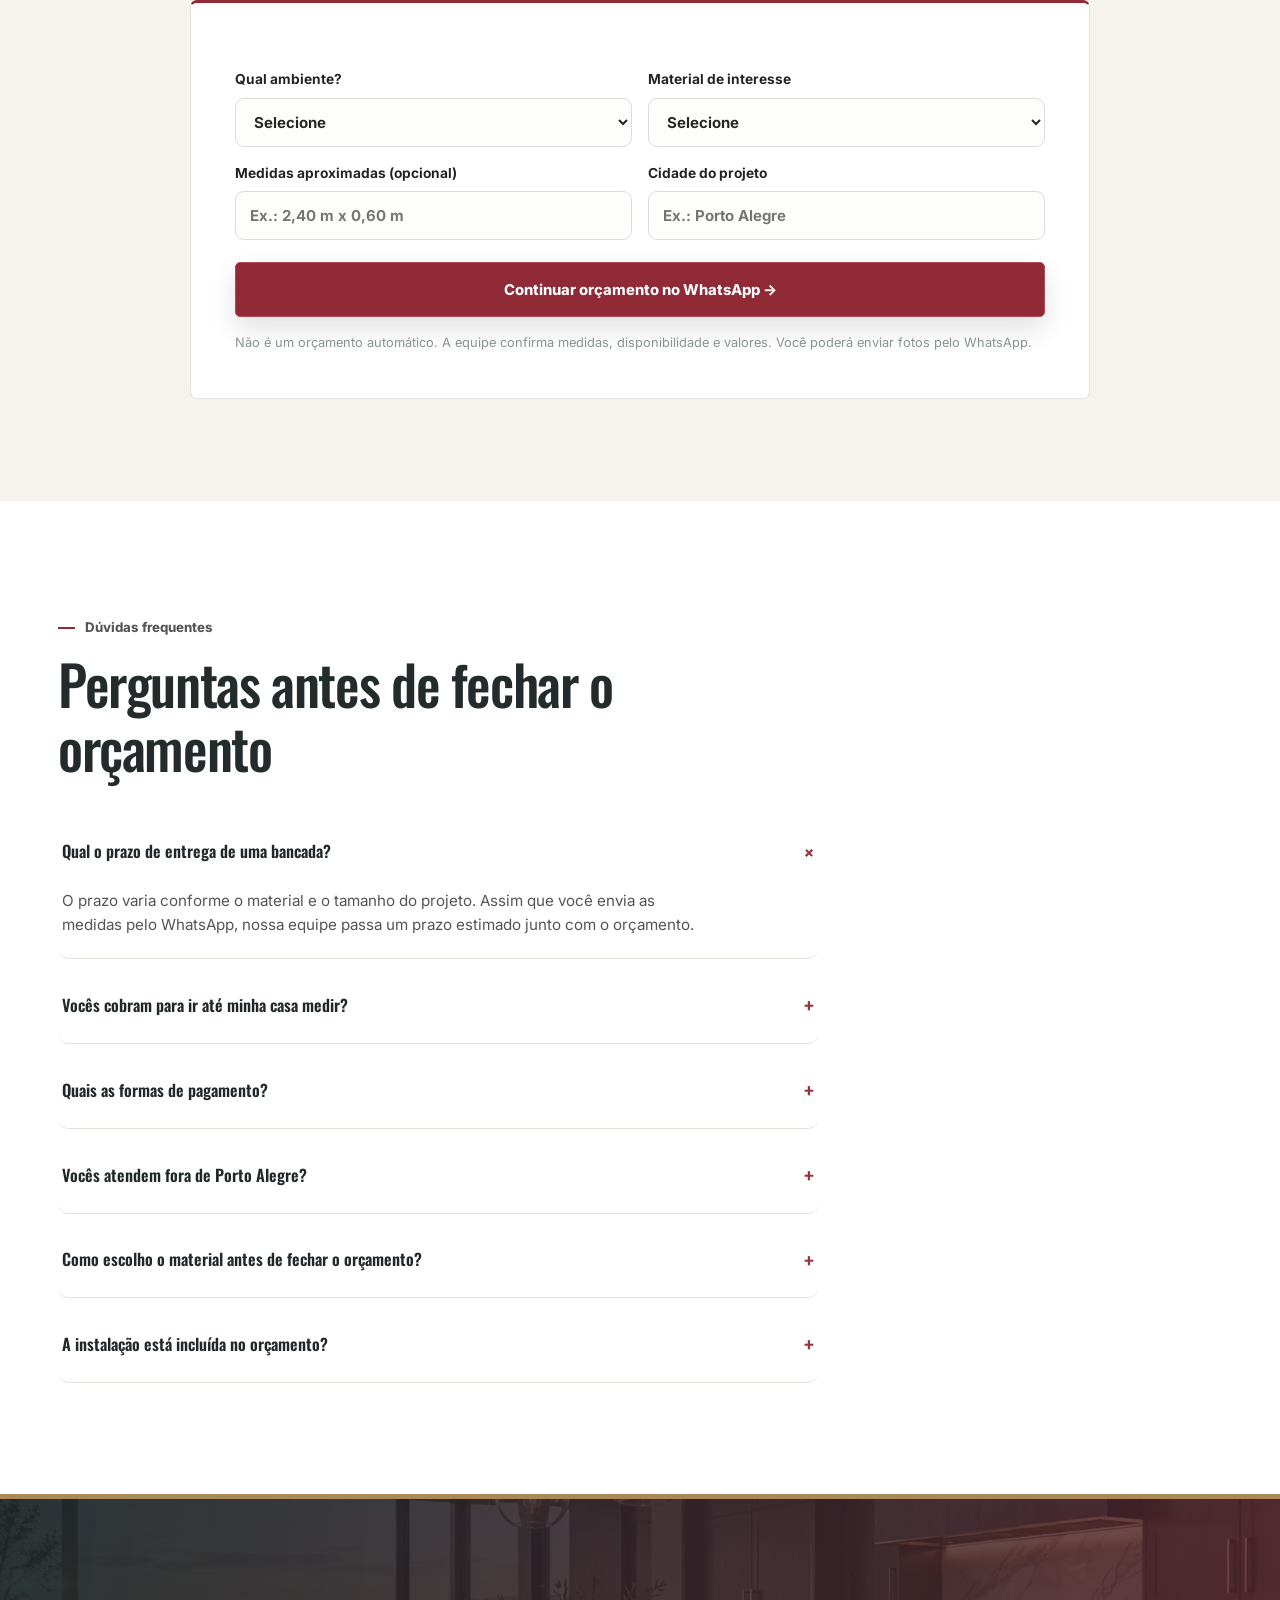
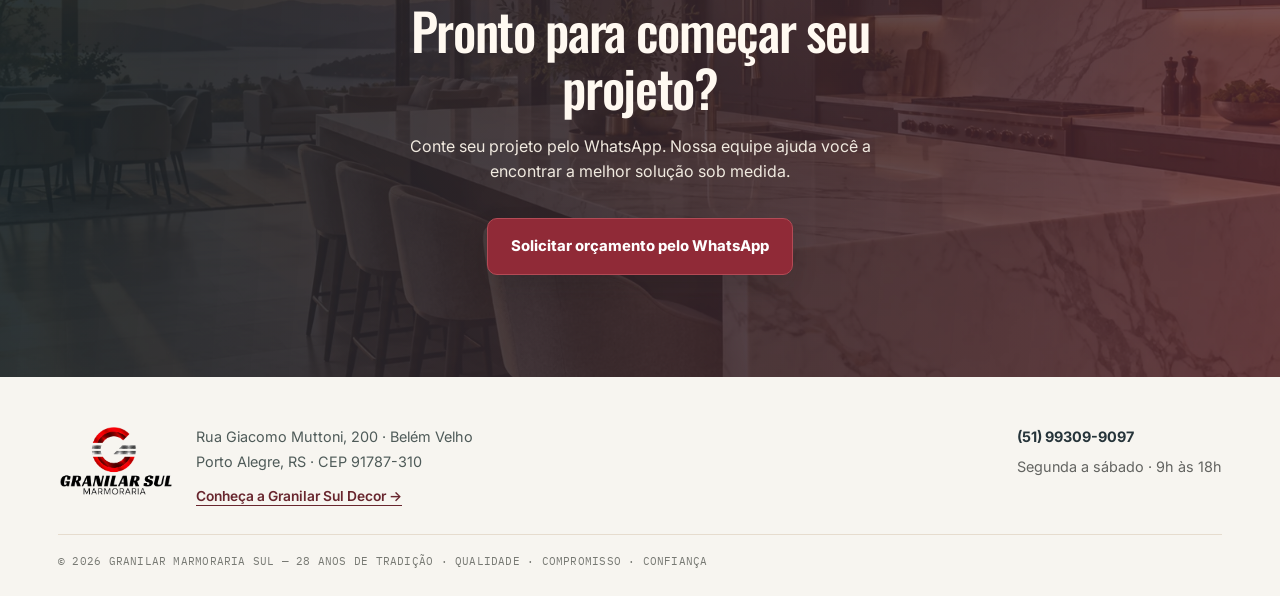
==== commit 9cd5558f: "Acrescentar dez fotos de obras da Granilar ao portfólio" ====
--- a/index.html
+++ b/index.html
@@ -616,6 +616,56 @@
     <div class="tile"><img width="600" height="600" class="surface" loading="lazy" decoding="async" src="/assets/granilar-final-20261029/imagem-10.jpg" alt="Projeto em Granito Preto Via Láctea em banheiro"><div class="shine"></div><div class="label">Banheiro · Granito Preto Via Láctea</div><a class="gs-project-detail-link" href="/projetos/banheiro-granito-preto-via-lactea/" aria-label="Ver detalhes do projeto Banheiro · Granito Preto Via Láctea">Ver projeto ↗</a></div>
     <div class="tile"><img width="600" height="600" class="surface" loading="lazy" decoding="async" src="/assets/granilar-final-20261029/imagem-11.jpg" alt="Projeto em Quartzo Branco em cozinha"><div class="shine"></div><div class="label">Cozinha · Quartzo Branco</div><a class="gs-project-detail-link" href="/projetos/cozinha-quartzo-branco/" aria-label="Ver detalhes do projeto Cozinha · Quartzo Branco">Ver projeto ↗</a></div>
     <div class="tile"><img width="600" height="600" class="surface" loading="lazy" decoding="async" src="/assets/granilar-final-20261029/imagem-12.jpg" alt="Projeto em Quartzo Calacatta Gold em cozinha"><div class="shine"></div><div class="label">Cozinha · Quartzo Calacatta Gold</div><a class="gs-project-detail-link" href="/projetos/cozinha-quartzo-calacatta-gold/" aria-label="Ver detalhes do projeto Cozinha · Quartzo Calacatta Gold">Ver projeto ↗</a></div>
+    <div class="tile" data-category="cozinha">
+      <img class="surface" width="576" height="1280" loading="lazy" decoding="async" src="/assets/projetos-entregues/cozinha-com-peninsula.webp" alt="Península em pedra escura com lateral até o piso, em cozinha de armários claros.">
+      <div class="shine"></div>
+      <div class="label">Cozinha · Bancada com península</div>
+    </div>
+    <div class="tile" data-category="banheiro">
+      <img class="surface" width="1280" height="576" loading="lazy" decoding="async" src="/assets/projetos-entregues/lavabo-com-cuba-redonda.webp" alt="Lavatório com bancada escura e cuba branca redonda de apoio.">
+      <div class="shine"></div>
+      <div class="label">Lavabo · Cuba redonda de apoio</div>
+    </div>
+    <div class="tile" data-category="outros">
+      <img class="surface" width="591" height="1280" loading="lazy" decoding="async" src="/assets/projetos-entregues/lareira-com-moldura-em-pedra.webp" alt="Lareira de frente alta com revestimento de pedra clara e base saliente.">
+      <div class="shine"></div>
+      <div class="label">Lareira · Moldura em pedra clara</div>
+    </div>
+    <div class="tile" data-category="cozinha">
+      <img class="surface" width="1280" height="591" loading="lazy" decoding="async" src="/assets/projetos-entregues/cozinha-em-l-com-cooktop.webp" alt="Bancada escura em L com cooktop de um lado e cuba junto à janela.">
+      <div class="shine"></div>
+      <div class="label">Cozinha · Bancada em L com cooktop</div>
+    </div>
+    <div class="tile" data-category="banheiro">
+      <img class="surface" width="1280" height="591" loading="lazy" decoding="async" src="/assets/projetos-entregues/banheiro-com-duas-cubas.webp" alt="Lavatório duplo em pedra clara com veios, duas cubas retangulares lado a lado.">
+      <div class="shine"></div>
+      <div class="label">Banheiro · Lavatório com duas cubas</div>
+    </div>
+    <div class="tile" data-category="outros">
+      <img class="surface" width="591" height="1280" loading="lazy" decoding="async" src="/assets/projetos-entregues/area-de-servico-com-duas-cubas.webp" alt="Área de serviço com bancada escura em L, duas cubas de inox e espaço para a máquina de lavar.">
+      <div class="shine"></div>
+      <div class="label">Área de serviço · Bancada com duas cubas</div>
+    </div>
+    <div class="tile" data-category="banheiro">
+      <img class="surface" width="591" height="1280" loading="lazy" decoding="async" src="/assets/projetos-entregues/banheiro-com-cuba-oval.webp" alt="Bancada clara com veios e cuba oval de apoio sob um espelho oval.">
+      <div class="shine"></div>
+      <div class="label">Banheiro · Bancada clara com cuba oval</div>
+    </div>
+    <div class="tile" data-category="outros">
+      <img class="surface" width="591" height="1280" loading="lazy" decoding="async" src="/assets/projetos-entregues/espaco-gourmet-com-bancada-escura.webp" alt="Bancada de pedra escura com cuba de inox, junto a uma churrasqueira e a uma parede de revestimento geométrico.">
+      <div class="shine"></div>
+      <div class="label">Espaço gourmet · Bancada com cuba</div>
+    </div>
+    <div class="tile" data-category="outros">
+      <img class="surface" width="1280" height="576" loading="lazy" decoding="async" src="/assets/projetos-entregues/lareira-linear-em-pedra.webp" alt="Lareira com frente de pedra clara com veios e abertura horizontal entre dois armários.">
+      <div class="shine"></div>
+      <div class="label">Lareira · Abertura linear</div>
+    </div>
+    <div class="tile" data-category="outros">
+      <img class="surface" width="1280" height="576" loading="lazy" decoding="async" src="/assets/projetos-entregues/moldura-em-pedra-com-cuba-lateral.webp" alt="Moldura de pedra clara em torno de uma abertura de tijolos, com cuba de inox à esquerda.">
+      <div class="shine"></div>
+      <div class="label">Revestimento · Moldura em pedra</div>
+    </div>
   </div>
   <div style="height:80px;"></div>
 </section>
@@ -879,7 +929,11 @@
  const form=document.getElementById('granilar-quote');
  if(form)form.addEventListener('submit',function(e){e.preventDefault();if(!form.reportValidity())return;const d=new FormData(form);const source=window.granilarCampaignAttribution&&window.granilarCampaignAttribution.label();const lines=['Olá! Conheci a Granilar Sul pelo site e gostaria de solicitar um orçamento.','', 'Ambiente: '+d.get('ambiente'),'Material: '+d.get('material'),'Medidas aproximadas: '+(d.get('medidas')||'Ainda não informadas'),'Cidade: '+d.get('cidade'),'','Posso enviar fotos e mais detalhes por aqui.'];if(source)lines.push('',source);window.dataLayer=window.dataLayer||[];window.dataLayer.push({event:'orcamento_iniciado',origem:'formulario_site'});window.open('https://wa.me/5551993099097?text='+encodeURIComponent(lines.join('\n')),'_blank','noopener,noreferrer');});
  const filters=document.querySelectorAll('.gallery-filter'),tiles=document.querySelectorAll('.gallery-grid .tile');
- tiles.forEach((tile,i)=>{const alt=(tile.querySelector('img')?.getAttribute('alt')||'').toLowerCase();tile.dataset.category=/cozinha|bancada|ilha|pia/.test(alt)?'cozinha':/banheiro|lavabo|lavatório|cuba|nicho/.test(alt)?'banheiro':'outros';});
+ tiles.forEach(tile => {
+   if (tile.dataset.category) return;
+   const alt = (tile.querySelector('img')?.alt || '').toLowerCase();
+   tile.dataset.category = /cozinha|bancada|ilha|pia/.test(alt) ? 'cozinha' : /banheiro|lavabo|lavatório|cuba|nicho/.test(alt) ? 'banheiro' : 'outros';
+ });
  filters.forEach(btn=>btn.addEventListener('click',()=>{const f=btn.dataset.filter;filters.forEach(b=>b.setAttribute('aria-pressed',String(b===btn)));tiles.forEach(t=>t.hidden=f!=='todos'&&t.dataset.category!==f); }));
  document.querySelectorAll('a[href*="wa.me/"]').forEach(a=>a.addEventListener('click',()=>{window.dataLayer=window.dataLayer||[];window.dataLayer.push({event:'clique_whatsapp',origem:a.className||'link'});}));
 })();
